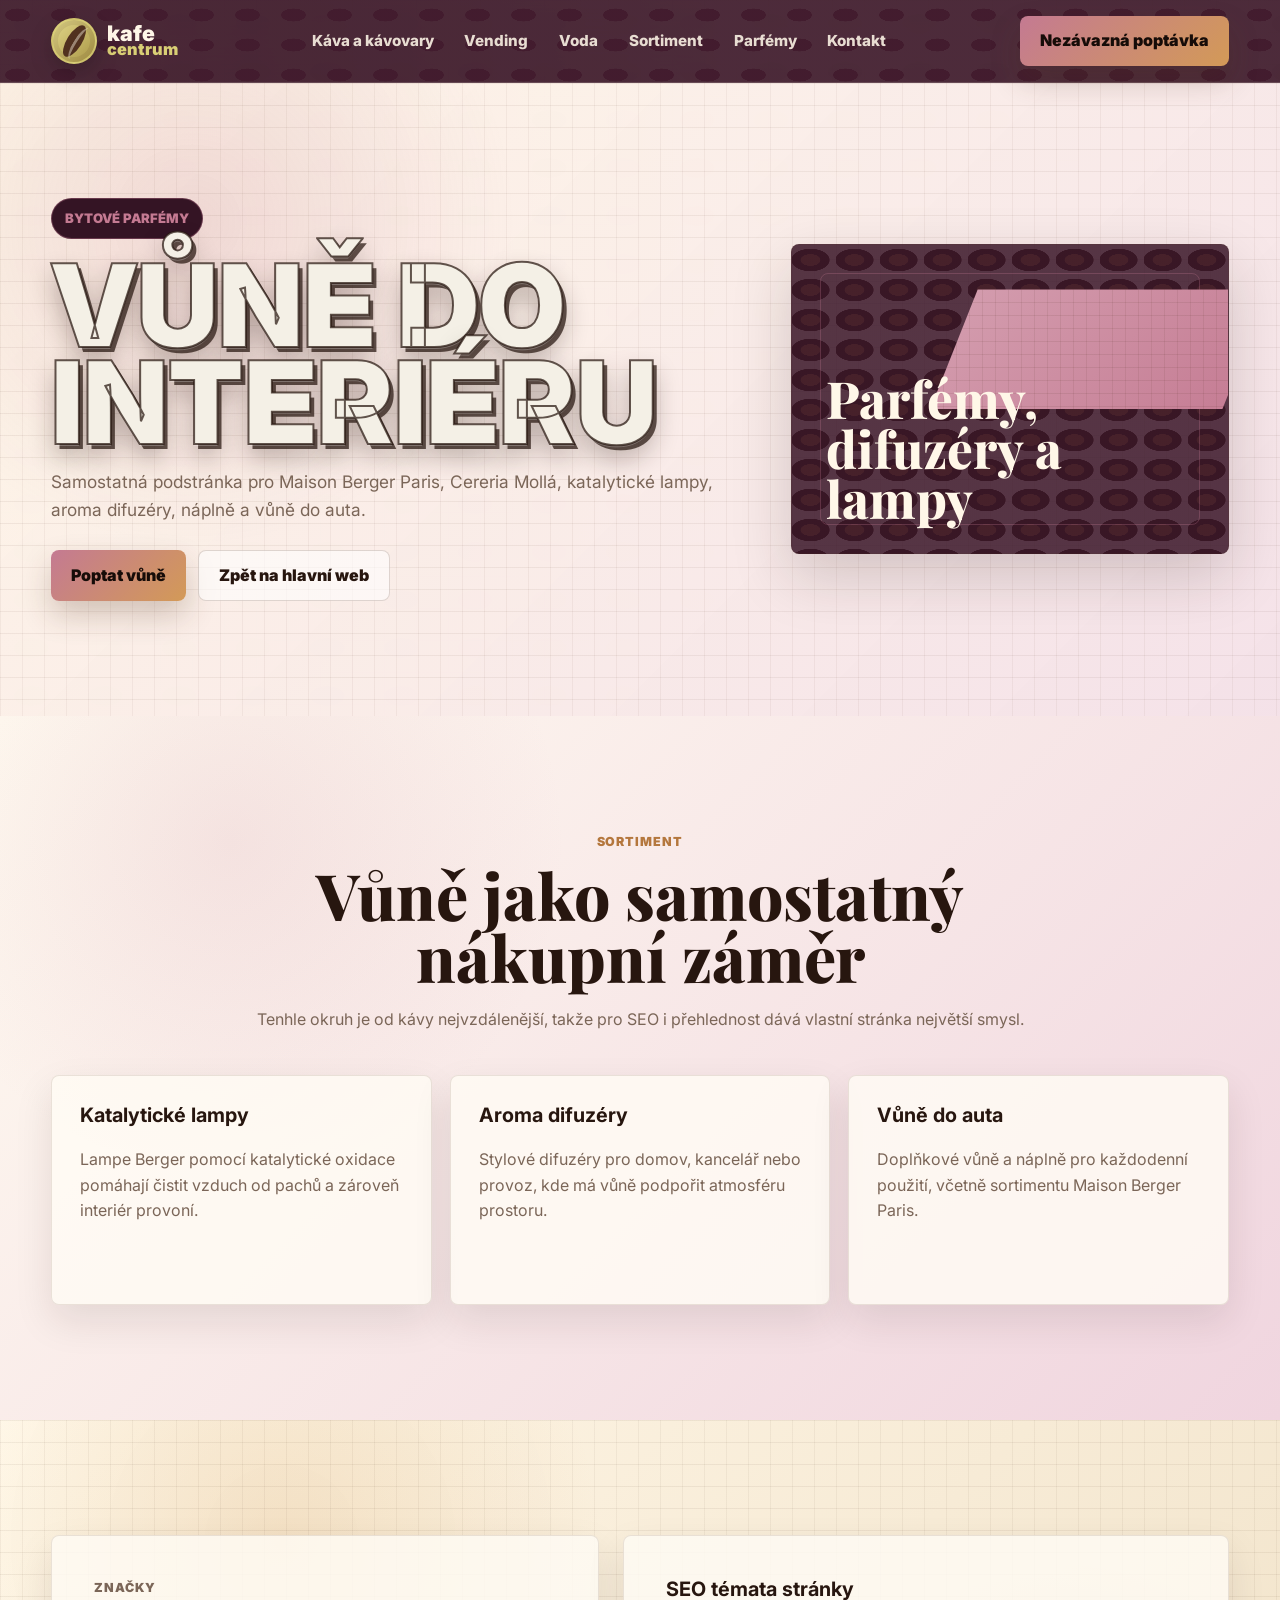
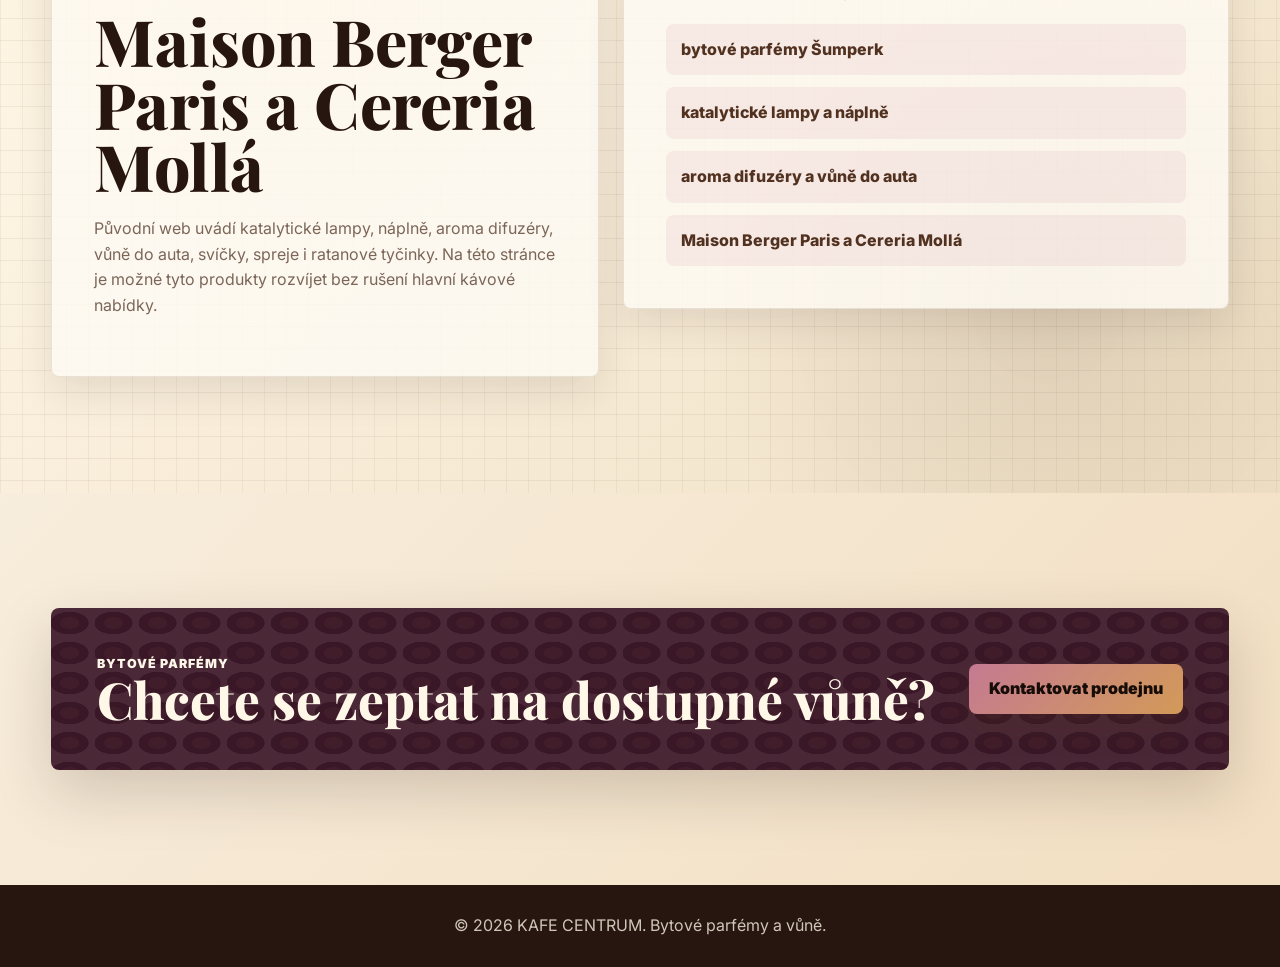
==== bytove-parfemy.html @ 35ab5b34 "Initial KAFE CENTRUM website" ====
<!DOCTYPE html>
<html lang="cs">
  <head>
    <meta charset="UTF-8" />
    <meta name="viewport" content="width=device-width, initial-scale=1.0" />
    <meta
      name="description"
      content="Bytové parfémy, katalytické lampy, aroma difuzéry, náplně a vůně do auta Maison Berger Paris a Cereria Mollá."
    />
    <title>Bytové parfémy Šumperk | KAFE CENTRUM</title>
    <link rel="preconnect" href="https://fonts.googleapis.com" />
    <link rel="preconnect" href="https://fonts.gstatic.com" crossorigin />
    <link
      href="https://fonts.googleapis.com/css2?family=Inter:wght@400;500;600;700;800&family=Playfair+Display:wght@700;800&display=swap"
      rel="stylesheet"
    />
    <link rel="stylesheet" href="style.css" />
  </head>
  <body class="theme-parfume">
    <header class="site-header" data-header>
      <a class="brand" href="index.html" aria-label="KAFE CENTRUM domů">
        <span class="brand-mark" aria-hidden="true"><span></span></span>
        <span class="logo-wordmark"><strong>Kafe</strong><small>centrum</small></span>
      </a>
      <button class="nav-toggle" type="button" aria-expanded="false" aria-controls="site-nav" data-nav-toggle>
        <span></span><span></span><span></span>
      </button>
      <nav class="site-nav" id="site-nav" data-nav>
        <a href="index.html#sluzby">Káva a kávovary</a>
        <a href="vendingove-automaty.html">Vending</a>
        <a href="voda-a-aquamaty.html">Voda</a>
        <a href="caje-a-doplnkovy-sortiment.html">Sortiment</a>
        <a href="bytove-parfemy.html">Parfémy</a>
        <a href="kontakt.html">Kontakt</a>
      </nav>
      <a class="header-cta" href="kontakt.html">Nezávazná poptávka</a>
    </header>

    <main>
      <section class="page-hero">
        <div class="reveal">
          <span class="page-badge">Bytové parfémy</span>
          <h1>Vůně do interiéru</h1>
          <p class="page-hero-text">
            Samostatná podstránka pro Maison Berger Paris, Cereria Mollá, katalytické
            lampy, aroma difuzéry, náplně a vůně do auta.
          </p>
          <div class="hero-actions">
            <a class="btn btn-primary" href="kontakt.html">Poptat vůně</a>
            <a class="btn btn-secondary" href="index.html">Zpět na hlavní web</a>
          </div>
        </div>
        <div class="page-visual reveal"><span>Parfémy, difuzéry a lampy</span></div>
      </section>

      <section class="content-section">
        <div class="section-heading reveal">
          <p class="eyebrow">Sortiment</p>
          <h2>Vůně jako samostatný nákupní záměr</h2>
          <p>Tenhle okruh je od kávy nejvzdálenější, takže pro SEO i přehlednost dává vlastní stránka největší smysl.</p>
        </div>
        <div class="page-grid">
          <article class="info-card reveal">
            <h3>Katalytické lampy</h3>
            <p>Lampe Berger pomocí katalytické oxidace pomáhají čistit vzduch od pachů a zároveň interiér provoní.</p>
          </article>
          <article class="info-card reveal">
            <h3>Aroma difuzéry</h3>
            <p>Stylové difuzéry pro domov, kancelář nebo provoz, kde má vůně podpořit atmosféru prostoru.</p>
          </article>
          <article class="info-card reveal">
            <h3>Vůně do auta</h3>
            <p>Doplňkové vůně a náplně pro každodenní použití, včetně sortimentu Maison Berger Paris.</p>
          </article>
        </div>
      </section>

      <section class="section-grain">
        <div class="detail-grid">
          <article class="detail-card reveal">
            <p class="eyebrow">Značky</p>
            <h2>Maison Berger Paris a Cereria Mollá</h2>
            <p>
              Původní web uvádí katalytické lampy, náplně, aroma difuzéry, vůně do auta,
              svíčky, spreje i ratanové tyčinky. Na této stránce je možné tyto produkty
              rozvíjet bez rušení hlavní kávové nabídky.
            </p>
          </article>
          <article class="detail-card reveal">
            <h3>SEO témata stránky</h3>
            <ul class="feature-list">
              <li>bytové parfémy Šumperk</li>
              <li>katalytické lampy a náplně</li>
              <li>aroma difuzéry a vůně do auta</li>
              <li>Maison Berger Paris a Cereria Mollá</li>
            </ul>
          </article>
        </div>
      </section>

      <section>
        <div class="cta-band reveal">
          <div>
            <p class="eyebrow">Bytové parfémy</p>
            <h2>Chcete se zeptat na dostupné vůně?</h2>
          </div>
          <a class="btn btn-primary" href="kontakt.html">Kontaktovat prodejnu</a>
        </div>
      </section>
    </main>

    <footer class="site-footer">
      <p>© <span data-year></span> KAFE CENTRUM. Bytové parfémy a vůně.</p>
    </footer>
    <script src="script.js"></script>
  </body>
</html>
---- style.css ----
:root {
  --espresso: #27160f;
  --nearly-black: #160c08;
  --coffee: #51311f;
  --cocoa: #70472e;
  --caramel: #b4773d;
  --banner-yellow: #d9cf75;
  --gold: #d39a57;
  --cream: #fff7e8;
  --linen: #efe0c5;
  --paper: #f9f1e3;
  --white: #ffffff;
  --ink: #2d211b;
  --muted: #7b6658;
  --shadow: 0 22px 60px rgba(39, 22, 15, 0.18);
  --radius: 8px;
  --max-width: 1180px;
  --theme-accent: var(--banner-yellow);
  --theme-dark: var(--espresso);
  --theme-soft: #ead8bc;
  --theme-rgb: 180, 119, 61;
}

.theme-vending {
  --theme-accent: #d96b48;
  --theme-dark: #3a1710;
  --theme-soft: #f1d0bd;
  --theme-rgb: 217, 107, 72;
}

.theme-water {
  --theme-accent: #55b6d6;
  --theme-dark: #123a4a;
  --theme-soft: #d7f0f6;
  --theme-rgb: 85, 182, 214;
}

.theme-tea {
  --theme-accent: #7fa85b;
  --theme-dark: #263a1d;
  --theme-soft: #e1edcf;
  --theme-rgb: 127, 168, 91;
}

.theme-parfume {
  --theme-accent: #c47a92;
  --theme-dark: #3b1729;
  --theme-soft: #f0d5df;
  --theme-rgb: 196, 122, 146;
}

.theme-contact {
  --theme-accent: #d39a57;
  --theme-dark: #27160f;
  --theme-soft: #efe0c5;
  --theme-rgb: 211, 154, 87;
}

* {
  box-sizing: border-box;
}

html {
  scroll-behavior: smooth;
}

body {
  margin: 0;
  color: var(--ink);
  font-family: "Inter", system-ui, sans-serif;
  background:
    radial-gradient(ellipse at 18% 8%, rgba(39, 22, 15, 0.18), transparent 34%),
    radial-gradient(circle at 12% 14%, rgba(180, 119, 61, 0.12), transparent 28%),
    linear-gradient(135deg, var(--cream), var(--paper) 44%, #f2dec1);
  line-height: 1.6;
}

body::before {
  position: fixed;
  inset: 0;
  z-index: -2;
  pointer-events: none;
  content: "";
  background-image:
    linear-gradient(rgba(81, 49, 31, 0.055) 1px, transparent 1px),
    linear-gradient(90deg, rgba(81, 49, 31, 0.045) 1px, transparent 1px),
    radial-gradient(ellipse at 42% 50%, rgba(70, 38, 21, 0.1) 0 28%, transparent 29%);
  background-size: 32px 32px, 32px 32px, 74px 48px;
}

a {
  color: inherit;
  text-decoration: none;
}

button,
input,
select,
textarea {
  font: inherit;
}

.site-header {
  position: sticky;
  top: 0;
  z-index: 20;
  display: grid;
  grid-template-columns: auto 1fr auto;
  gap: 24px;
  align-items: center;
  padding: 16px clamp(18px, 4vw, 52px);
  border-bottom: 1px solid rgba(255, 247, 232, 0.16);
  background:
    linear-gradient(rgba(22, 12, 8, 0.88), rgba(22, 12, 8, 0.88)),
    radial-gradient(ellipse at 38% 50%, #7b4c2d 0 30%, transparent 31%) 0 0 / 46px 30px;
  backdrop-filter: blur(18px);
  transition: box-shadow 0.25s ease, background 0.25s ease;
}

.site-header.is-scrolled {
  background:
    linear-gradient(rgba(22, 12, 8, 0.94), rgba(22, 12, 8, 0.94)),
    radial-gradient(ellipse at 38% 50%, #7b4c2d 0 30%, transparent 31%) 0 0 / 46px 30px;
  box-shadow: 0 10px 34px rgba(39, 22, 15, 0.22);
}

.brand {
  display: inline-flex;
  gap: 10px;
  align-items: center;
  min-width: max-content;
}

.brand-mark {
  position: relative;
  display: grid;
  place-items: center;
  width: 46px;
  height: 46px;
  border: 2px solid rgba(217, 207, 117, 0.72);
  border-radius: 50%;
  background: linear-gradient(135deg, #e2d88a, #a99545);
  box-shadow: inset 0 0 0 5px rgba(39, 22, 15, 0.08), 0 8px 22px rgba(0, 0, 0, 0.22);
}

.brand-mark span,
.banner-logo-mark span {
  width: 15px;
  height: 36px;
  border-radius: 50%;
  background: var(--coffee);
  transform: rotate(32deg);
}

.brand-mark span::before,
.banner-logo-mark span::before {
  display: block;
  width: 9px;
  height: 100%;
  margin-left: 7px;
  border-left: 3px solid rgba(255, 247, 232, 0.42);
  border-radius: 50%;
  content: "";
}

.logo-wordmark strong,
.logo-wordmark small {
  display: block;
  color: var(--cream);
  font-family: "Inter", system-ui, sans-serif;
  font-weight: 900;
  line-height: 0.82;
  letter-spacing: 0;
  text-transform: lowercase;
}

.logo-wordmark strong {
  font-size: 1.34rem;
}

.logo-wordmark small {
  color: var(--banner-yellow);
  font-size: 1.02rem;
}

.site-nav {
  display: flex;
  justify-content: center;
  gap: clamp(14px, 2.4vw, 34px);
  color: rgba(255, 247, 232, 0.88);
  font-size: 0.95rem;
  font-weight: 800;
}

.site-nav a {
  position: relative;
  padding: 10px 0;
}

.site-nav a::after {
  position: absolute;
  left: 0;
  bottom: 5px;
  width: 0;
  height: 2px;
  content: "";
  background: var(--banner-yellow);
  transition: width 0.2s ease;
}

.site-nav a:hover::after {
  width: 100%;
}

.header-cta,
.btn {
  display: inline-flex;
  align-items: center;
  justify-content: center;
  min-height: 46px;
  padding: 12px 20px;
  border: 0;
  border-radius: var(--radius);
  cursor: pointer;
  font-weight: 900;
  transition: transform 0.2s ease, box-shadow 0.2s ease, background 0.2s ease;
}

.header-cta,
.btn-primary {
  color: var(--nearly-black);
  background: linear-gradient(135deg, var(--theme-accent), var(--gold));
  box-shadow: 0 14px 30px rgba(81, 49, 31, 0.24);
}

.btn-secondary {
  color: var(--espresso);
  border: 1px solid rgba(81, 49, 31, 0.18);
  background: rgba(255, 255, 255, 0.58);
}

.text-link {
  display: inline-flex;
  align-items: center;
  width: max-content;
  margin-top: 14px;
  color: var(--coffee);
  font-size: 0.92rem;
  font-weight: 900;
  border-bottom: 2px solid var(--theme-accent);
}

.header-cta:hover,
.btn:hover {
  transform: translateY(-2px);
  box-shadow: 0 18px 38px rgba(81, 49, 31, 0.28);
}

.nav-toggle {
  display: none;
  width: 44px;
  height: 44px;
  padding: 10px;
  border: 1px solid rgba(81, 49, 31, 0.18);
  border-radius: var(--radius);
  background: var(--cream);
}

.nav-toggle span {
  display: block;
  height: 2px;
  margin: 5px 0;
  background: var(--espresso);
}

.hero {
  position: relative;
  display: grid;
  grid-template-columns: minmax(0, 1.05fr) minmax(320px, 0.95fr);
  gap: clamp(32px, 5vw, 78px);
  align-items: center;
  min-height: calc(100vh - 80px);
  padding: clamp(56px, 9vw, 120px) clamp(18px, 4vw, 52px);
  overflow: hidden;
  isolation: isolate;
}

.page-hero {
  position: relative;
  display: grid;
  grid-template-columns: minmax(0, 0.85fr) minmax(280px, 0.55fr);
  gap: clamp(28px, 5vw, 70px);
  align-items: center;
  padding: clamp(58px, 9vw, 118px) clamp(18px, 4vw, 52px);
  overflow: hidden;
  isolation: isolate;
}

.page-hero::before {
  position: absolute;
  inset: 0;
  z-index: -1;
  content: "";
  background:
    linear-gradient(rgba(80, 48, 30, 0.07) 1px, transparent 1px),
    linear-gradient(90deg, rgba(80, 48, 30, 0.055) 1px, transparent 1px),
    radial-gradient(circle at 15% 22%, rgba(var(--theme-rgb), 0.22), transparent 27%),
    linear-gradient(135deg, rgba(255, 247, 232, 0.96), color-mix(in srgb, var(--theme-soft) 70%, #ffffff 30%));
  background-size: 22px 22px, 22px 22px, auto, auto;
}

.page-hero h1 {
  max-width: 920px;
  color: #f4f0e6;
  font-size: clamp(3.3rem, 9vw, 7.8rem);
}

.page-hero-text {
  max-width: 690px;
  color: var(--muted);
  font-size: 1.08rem;
}

.page-badge {
  display: inline-flex;
  width: max-content;
  margin-bottom: 18px;
  padding: 9px 13px;
  border: 1px solid rgba(var(--theme-rgb), 0.36);
  border-radius: 999px;
  color: var(--theme-accent);
  background: color-mix(in srgb, var(--theme-dark) 88%, #000000 12%);
  font-size: 0.82rem;
  font-weight: 900;
  text-transform: uppercase;
}

.page-visual {
  position: relative;
  min-height: 310px;
  border: 1px solid rgba(81, 49, 31, 0.12);
  border-radius: var(--radius);
  background:
    linear-gradient(color-mix(in srgb, var(--theme-dark) 86%, transparent), color-mix(in srgb, var(--theme-dark) 86%, transparent)),
    radial-gradient(ellipse at 42% 50%, #8d5935 0 27%, #2b160d 28% 52%, transparent 54%) 0 0 / 44px 30px;
  box-shadow: var(--shadow);
  overflow: hidden;
}

.page-visual::before {
  position: absolute;
  inset: 28px;
  content: "";
  border: 1px solid rgba(var(--theme-rgb), 0.28);
  border-radius: var(--radius);
}

.page-visual::after {
  position: absolute;
  right: -42px;
  top: 44px;
  width: 78%;
  height: 120px;
  clip-path: polygon(14% 0, 100% 0, 86% 100%, 0 100%);
  content: "";
  background:
    linear-gradient(rgba(80, 48, 30, 0.1) 1px, transparent 1px),
    linear-gradient(90deg, rgba(80, 48, 30, 0.09) 1px, transparent 1px),
    linear-gradient(135deg, color-mix(in srgb, var(--theme-accent) 72%, #ffffff 28%), var(--theme-accent));
  background-size: 13px 13px, 13px 13px, auto;
}

.page-visual span {
  position: absolute;
  left: 34px;
  bottom: 30px;
  z-index: 1;
  max-width: 280px;
  color: var(--cream);
  font-family: "Playfair Display", Georgia, serif;
  font-size: clamp(2rem, 4vw, 3.4rem);
  font-weight: 800;
  line-height: 0.98;
}

.hero::before,
.hero::after {
  position: absolute;
  top: 0;
  bottom: 0;
  width: min(12vw, 150px);
  content: "";
  opacity: 0.96;
  background:
    linear-gradient(rgba(22, 12, 8, 0.22) 1px, transparent 1px),
    linear-gradient(90deg, rgba(22, 12, 8, 0.22) 1px, transparent 1px),
    radial-gradient(ellipse at 42% 50%, #8d5935 0 27%, #2b160d 28% 52%, transparent 54%) 0 0 / 44px 30px,
    linear-gradient(180deg, var(--nearly-black), var(--coffee));
  background-size: 16px 16px, 16px 16px, 44px 30px, auto;
}

.hero::before {
  left: 0;
  mask-image: linear-gradient(90deg, #000 0 28%, transparent 100%);
}

.hero::after {
  right: 0;
  mask-image: linear-gradient(270deg, #000 0 28%, transparent 100%);
}

.section-grain {
  background:
    linear-gradient(rgba(80, 48, 30, 0.07) 1px, transparent 1px),
    linear-gradient(90deg, rgba(80, 48, 30, 0.055) 1px, transparent 1px),
    radial-gradient(circle at 22% 18%, rgba(211, 154, 87, 0.22), transparent 28%),
    radial-gradient(circle at 82% 72%, rgba(81, 49, 31, 0.13), transparent 30%),
    linear-gradient(135deg, rgba(255, 247, 232, 0.94), rgba(239, 224, 197, 0.94));
  background-size: 22px 22px, 22px 22px, auto, auto, auto;
}

.hero-copy,
.hero-visual,
section > * {
  position: relative;
  z-index: 1;
}

.banner-logo {
  display: inline-flex;
  gap: 13px;
  align-items: center;
  margin-bottom: 18px;
  padding: 12px 15px 12px 12px;
  border: 1px solid rgba(217, 207, 117, 0.4);
  border-radius: var(--radius);
  background:
    linear-gradient(rgba(39, 22, 15, 0.72), rgba(39, 22, 15, 0.72)),
    radial-gradient(ellipse at 42% 50%, #8d5935 0 27%, #2b160d 28% 52%, transparent 54%) 0 0 / 38px 26px;
  box-shadow: 0 14px 30px rgba(39, 22, 15, 0.18);
}

.banner-logo-mark {
  display: grid;
  place-items: center;
  width: 58px;
  height: 58px;
  border: 2px solid rgba(217, 207, 117, 0.7);
  border-radius: 50%;
  background: linear-gradient(135deg, #ebe08a, #a99545);
}

.banner-logo-mark span {
  width: 19px;
  height: 45px;
}

.banner-logo-type strong,
.banner-logo-type small {
  display: block;
  color: var(--cream);
  font-weight: 900;
  line-height: 0.82;
  text-transform: lowercase;
}

.banner-logo-type strong {
  font-size: 1.6rem;
}

.banner-logo-type small {
  color: var(--banner-yellow);
  font-size: 1.18rem;
}

.eyebrow {
  margin: 0 0 12px;
  color: var(--caramel);
  font-size: 0.78rem;
  font-weight: 900;
  letter-spacing: 0.08em;
  text-transform: uppercase;
}

h1,
h2,
h3,
p {
  margin-top: 0;
}

h1,
h2 {
  color: var(--espresso);
  font-family: "Playfair Display", Georgia, serif;
  font-weight: 800;
  line-height: 0.98;
}

h1 {
  max-width: 820px;
  margin-bottom: 18px;
  color: #f4f0e6;
  font-family: "Inter", system-ui, sans-serif;
  font-size: clamp(3.8rem, 11vw, 8.8rem);
  font-weight: 900;
  letter-spacing: 0;
  line-height: 0.84;
  text-shadow:
    0 2px 0 rgba(255, 255, 255, 0.24),
    4px 5px 0 rgba(39, 22, 15, 0.72),
    0 13px 26px rgba(39, 22, 15, 0.32);
  text-transform: uppercase;
  -webkit-text-stroke: 2px rgba(39, 22, 15, 0.72);
}

h1 span {
  display: block;
}

h2 {
  margin-bottom: 18px;
  font-size: clamp(2.15rem, 5vw, 4.3rem);
}

h3 {
  color: var(--espresso);
  font-size: 1.24rem;
  line-height: 1.2;
}

.hero-lead {
  max-width: 650px;
  margin-bottom: 14px;
  color: var(--coffee);
  font-size: clamp(1.28rem, 2.4vw, 2.05rem);
  font-weight: 900;
  line-height: 1.15;
}

.hero-text {
  max-width: 640px;
  color: var(--muted);
  font-size: 1.05rem;
}

.hero-actions,
.trust-row {
  display: flex;
  flex-wrap: wrap;
  gap: 12px;
  margin-top: 26px;
}

.trust-row span {
  padding: 9px 13px;
  border: 1px solid rgba(81, 49, 31, 0.14);
  border-radius: 999px;
  color: var(--coffee);
  background: rgba(255, 255, 255, 0.45);
  font-weight: 900;
}

.hero-visual {
  display: grid;
  place-items: center;
}

.banner-ribbon {
  position: absolute;
  top: 2%;
  right: 0;
  z-index: 2;
  width: min(88%, 430px);
  padding: 19px 30px 19px 54px;
  clip-path: polygon(13% 0, 100% 0, 87% 100%, 0 100%);
  color: var(--espresso);
  background:
    linear-gradient(rgba(80, 48, 30, 0.08) 1px, transparent 1px),
    linear-gradient(90deg, rgba(80, 48, 30, 0.08) 1px, transparent 1px),
    linear-gradient(135deg, #eee994, #c9be60);
  background-size: 13px 13px, 13px 13px, auto;
  box-shadow: 0 16px 36px rgba(39, 22, 15, 0.2);
  transform: rotate(2deg);
}

.banner-ribbon strong,
.banner-ribbon span {
  display: block;
  text-shadow: 0 1px 0 rgba(255, 255, 255, 0.46);
}

.banner-ribbon strong {
  font-size: clamp(1rem, 1.7vw, 1.28rem);
  line-height: 1.1;
}

.banner-ribbon span {
  margin-top: 5px;
  color: #9b332e;
  font-weight: 900;
}

.coffee-scene {
  position: relative;
  width: min(100%, 470px);
  aspect-ratio: 1 / 1;
  border: 1px solid rgba(81, 49, 31, 0.12);
  border-radius: 50%;
  background:
    linear-gradient(rgba(80, 48, 30, 0.07) 1px, transparent 1px),
    linear-gradient(90deg, rgba(80, 48, 30, 0.055) 1px, transparent 1px),
    radial-gradient(circle at 48% 52%, rgba(255, 247, 232, 0.72), transparent 36%),
    radial-gradient(circle at 65% 62%, rgba(180, 119, 61, 0.22), transparent 42%),
    linear-gradient(145deg, rgba(81, 49, 31, 0.18), rgba(255, 255, 255, 0.42));
  background-size: 18px 18px, 18px 18px, auto, auto, auto;
  box-shadow: var(--shadow);
}

.machine {
  position: absolute;
  left: 50%;
  top: 16%;
  width: 48%;
  min-width: 190px;
  transform: translateX(-50%);
}

.machine-top {
  height: 44px;
  border-radius: 8px 8px 3px 3px;
  background: linear-gradient(135deg, #1d1511, #61402b);
}

.machine-face {
  position: relative;
  height: 230px;
  border-radius: 6px 6px 18px 18px;
  background: linear-gradient(135deg, #fbf4e6, #b98a5b 52%, #3d271b);
  box-shadow: inset 18px 0 30px rgba(255, 255, 255, 0.24), 0 24px 34px rgba(39, 22, 15, 0.18);
}

.display {
  position: absolute;
  left: 50%;
  top: 28px;
  width: 68px;
  height: 30px;
  border-radius: 5px;
  background: #17100d;
  transform: translateX(-50%);
}

.spout {
  position: absolute;
  left: 50%;
  top: 82px;
  width: 86px;
  height: 36px;
  border-radius: 0 0 14px 14px;
  background: linear-gradient(180deg, #2b1b13, #110b08);
  transform: translateX(-50%);
}

.cup {
  position: absolute;
  left: 50%;
  bottom: 31px;
  width: 116px;
  height: 68px;
  border-radius: 0 0 40px 40px;
  background: linear-gradient(135deg, #fffdf8, #ead6b8);
  transform: translateX(-50%);
}

.cup::after {
  position: absolute;
  right: -28px;
  top: 14px;
  width: 34px;
  height: 31px;
  border: 8px solid #ead6b8;
  border-left: 0;
  border-radius: 0 24px 24px 0;
  content: "";
}

.cup span {
  display: block;
  height: 14px;
  border-radius: 50%;
  background: linear-gradient(90deg, #2b160c, #9b6337);
}

.saucer {
  position: absolute;
  left: 50%;
  bottom: 17%;
  width: 210px;
  height: 30px;
  border-radius: 50%;
  background: rgba(255, 255, 255, 0.64);
  transform: translateX(-50%);
}

.steam {
  position: absolute;
  width: 14px;
  height: 68px;
  border-left: 3px solid rgba(255, 255, 255, 0.68);
  border-radius: 50%;
  animation: steam 3s ease-in-out infinite;
}

.steam-one {
  left: 42%;
  top: 110px;
}

.steam-two {
  left: 53%;
  top: 108px;
  animation-delay: 0.55s;
}

.bean {
  position: absolute;
  width: 54px;
  height: 36px;
  border-radius: 50%;
  background:
    radial-gradient(ellipse at 42% 50%, transparent 0 18%, rgba(238, 210, 174, 0.45) 19% 23%, transparent 24%),
    linear-gradient(135deg, #2a160d, #81502f);
  box-shadow: 0 12px 26px rgba(39, 22, 15, 0.22);
}

.bean-one {
  left: 8%;
  bottom: 25%;
  transform: rotate(24deg);
}

.bean-two {
  right: 10%;
  top: 23%;
  transform: rotate(-28deg);
}

.bean-three {
  right: 15%;
  bottom: 16%;
  transform: rotate(14deg);
}

section {
  padding: clamp(64px, 9vw, 116px) clamp(18px, 4vw, 52px);
}

.section-heading {
  max-width: 780px;
  margin: 0 auto 42px;
  text-align: center;
}

.section-heading p:not(.eyebrow),
.split-copy p,
.why-panel p,
.real-info p {
  color: var(--muted);
}

.service-grid,
.brand-grid,
.audience-grid,
.contact-layout,
.real-info-inner,
.assortment-grid {
  max-width: var(--max-width);
  margin: 0 auto;
}

.service-grid {
  display: grid;
  grid-template-columns: repeat(4, 1fr);
  gap: 18px;
}

.service-card,
.audience-card,
.contact-form,
.contact-card {
  border: 1px solid rgba(81, 49, 31, 0.12);
  border-radius: var(--radius);
  background: rgba(255, 252, 244, 0.78);
  box-shadow: 0 16px 38px rgba(39, 22, 15, 0.1);
}

.service-card {
  padding: 26px;
  transition: transform 0.22s ease, box-shadow 0.22s ease;
}

.service-card:hover {
  transform: translateY(-6px);
  box-shadow: var(--shadow);
}

.card-icon {
  display: inline-grid;
  place-items: center;
  width: 46px;
  height: 46px;
  margin-bottom: 26px;
  border-radius: 50%;
  color: var(--cream);
  background: var(--coffee);
  font-size: 0.83rem;
  font-weight: 900;
}

.real-info {
  padding-top: clamp(44px, 7vw, 82px);
  padding-bottom: clamp(44px, 7vw, 82px);
  background:
    linear-gradient(rgba(22, 12, 8, 0.9), rgba(22, 12, 8, 0.9)),
    linear-gradient(rgba(255, 247, 232, 0.08) 1px, transparent 1px),
    linear-gradient(90deg, rgba(255, 247, 232, 0.06) 1px, transparent 1px),
    radial-gradient(ellipse at 42% 50%, #8d5935 0 27%, #2b160d 28% 52%, transparent 54%) 0 0 / 44px 30px;
  background-size: auto, 18px 18px, 18px 18px, 44px 30px;
}

.real-info-inner {
  display: grid;
  grid-template-columns: minmax(0, 0.95fr) minmax(0, 1.05fr);
  gap: 34px;
  align-items: center;
}

.real-info h2,
.real-info .eyebrow {
  color: var(--cream);
}

.real-info p {
  max-width: 620px;
  margin-bottom: 0;
  color: rgba(255, 247, 232, 0.74);
}

.fact-grid {
  display: grid;
  grid-template-columns: repeat(2, minmax(0, 1fr));
  gap: 14px;
}

.fact-grid span {
  min-height: 128px;
  padding: 22px;
  border: 1px solid rgba(217, 207, 117, 0.22);
  border-radius: var(--radius);
  color: rgba(255, 247, 232, 0.76);
  background: rgba(255, 247, 232, 0.08);
  font-weight: 800;
}

.fact-grid strong {
  display: block;
  margin-bottom: 6px;
  color: var(--banner-yellow);
  font-family: "Playfair Display", serif;
  font-size: clamp(1.7rem, 3vw, 2.6rem);
  line-height: 0.95;
}

.split-section {
  display: grid;
  grid-template-columns: minmax(0, 0.8fr) minmax(0, 1.2fr);
  gap: 36px;
  align-items: center;
}

.split-copy {
  max-width: 520px;
  justify-self: end;
}

.audience-grid {
  display: grid;
  grid-template-columns: repeat(2, minmax(0, 1fr));
  gap: 18px;
}

.audience-card {
  min-height: 230px;
  padding: 34px;
  background:
    linear-gradient(rgba(255, 252, 244, 0.84), rgba(255, 252, 244, 0.84)),
    radial-gradient(circle at top right, rgba(180, 119, 61, 0.22), transparent 46%);
}

.brand-grid {
  display: grid;
  grid-template-columns: repeat(auto-fit, minmax(140px, 1fr));
  gap: 14px;
}

.brand-grid span {
  display: grid;
  place-items: center;
  min-height: 104px;
  border: 1px solid rgba(81, 49, 31, 0.14);
  border-radius: var(--radius);
  color: var(--espresso);
  background: linear-gradient(145deg, rgba(255, 255, 255, 0.78), rgba(239, 224, 197, 0.72));
  font-family: "Playfair Display", serif;
  font-size: clamp(1.25rem, 2vw, 1.8rem);
  font-weight: 800;
  box-shadow: 0 12px 28px rgba(39, 22, 15, 0.08);
  transition: transform 0.2s ease, border-color 0.2s ease;
}

.brand-grid span:hover {
  border-color: rgba(180, 119, 61, 0.56);
  transform: translateY(-4px);
}

.assortment {
  background:
    radial-gradient(circle at 16% 20%, rgba(217, 207, 117, 0.14), transparent 26%),
    linear-gradient(135deg, #fffaf0, #ead8bc);
}

.assortment-grid {
  display: grid;
  grid-template-columns: repeat(4, minmax(0, 1fr));
  gap: 18px;
}

.assortment-card {
  min-height: 250px;
  padding: 28px;
  border: 1px solid rgba(81, 49, 31, 0.12);
  border-radius: var(--radius);
  background:
    linear-gradient(rgba(255, 252, 244, 0.88), rgba(255, 252, 244, 0.88)),
    linear-gradient(rgba(80, 48, 30, 0.07) 1px, transparent 1px),
    linear-gradient(90deg, rgba(80, 48, 30, 0.055) 1px, transparent 1px);
  background-size: auto, 18px 18px, 18px 18px;
  box-shadow: 0 16px 38px rgba(39, 22, 15, 0.1);
  transition: transform 0.22s ease, box-shadow 0.22s ease;
}

.assortment-card:hover {
  transform: translateY(-5px);
  box-shadow: var(--shadow);
}

.assortment-card h3::before {
  display: block;
  width: 42px;
  height: 5px;
  margin-bottom: 18px;
  border-radius: 999px;
  content: "";
  background: var(--caramel);
}

.content-section {
  background:
    radial-gradient(circle at 18% 18%, rgba(var(--theme-rgb), 0.14), transparent 28%),
    linear-gradient(135deg, #fffaf0, var(--theme-soft));
}

.page-grid,
.detail-grid,
.cta-band {
  max-width: var(--max-width);
  margin: 0 auto;
}

.page-grid {
  display: grid;
  grid-template-columns: repeat(3, minmax(0, 1fr));
  gap: 18px;
}

.detail-grid {
  display: grid;
  grid-template-columns: minmax(0, 0.95fr) minmax(0, 1.05fr);
  gap: 24px;
  align-items: start;
}

.info-card,
.detail-card {
  border: 1px solid rgba(81, 49, 31, 0.12);
  border-radius: var(--radius);
  background: rgba(255, 252, 244, 0.82);
  box-shadow: 0 16px 38px rgba(39, 22, 15, 0.1);
}

.info-card {
  min-height: 230px;
  padding: 28px;
}

.info-card p,
.detail-card p {
  color: var(--muted);
}

.detail-card {
  padding: clamp(26px, 4vw, 42px);
}

.feature-list {
  display: grid;
  gap: 12px;
  margin: 22px 0 0;
  padding: 0;
  list-style: none;
}

.feature-list li {
  padding: 13px 15px;
  border-radius: var(--radius);
  color: var(--coffee);
  background: rgba(var(--theme-rgb), 0.12);
  font-weight: 800;
}

.cta-band {
  display: grid;
  grid-template-columns: minmax(0, 1fr) auto;
  gap: 22px;
  align-items: center;
  padding: clamp(28px, 5vw, 46px);
  border-radius: var(--radius);
  color: var(--cream);
  background:
    linear-gradient(color-mix(in srgb, var(--theme-dark) 92%, transparent), color-mix(in srgb, var(--theme-dark) 92%, transparent)),
    radial-gradient(ellipse at 42% 50%, #8d5935 0 27%, #2b160d 28% 52%, transparent 54%) 0 0 / 44px 30px;
  box-shadow: var(--shadow);
}

.cta-band h2,
.cta-band p {
  margin-bottom: 0;
  color: var(--cream);
}

.cta-band h2 {
  font-size: clamp(2rem, 4vw, 3.4rem);
}

.theme-water .site-header {
  background:
    linear-gradient(rgba(18, 58, 74, 0.9), rgba(18, 58, 74, 0.9)),
    radial-gradient(ellipse at 38% 50%, #3f8fa5 0 30%, transparent 31%) 0 0 / 46px 30px;
}

.theme-water .site-header.is-scrolled {
  background:
    linear-gradient(rgba(18, 58, 74, 0.96), rgba(18, 58, 74, 0.96)),
    radial-gradient(ellipse at 38% 50%, #3f8fa5 0 30%, transparent 31%) 0 0 / 46px 30px;
}

.theme-tea .site-header {
  background:
    linear-gradient(rgba(38, 58, 29, 0.91), rgba(38, 58, 29, 0.91)),
    radial-gradient(ellipse at 38% 50%, #607d40 0 30%, transparent 31%) 0 0 / 46px 30px;
}

.theme-tea .site-header.is-scrolled {
  background:
    linear-gradient(rgba(38, 58, 29, 0.97), rgba(38, 58, 29, 0.97)),
    radial-gradient(ellipse at 38% 50%, #607d40 0 30%, transparent 31%) 0 0 / 46px 30px;
}

.theme-parfume .site-header {
  background:
    linear-gradient(rgba(59, 23, 41, 0.91), rgba(59, 23, 41, 0.91)),
    radial-gradient(ellipse at 38% 50%, #8e4d62 0 30%, transparent 31%) 0 0 / 46px 30px;
}

.theme-parfume .site-header.is-scrolled {
  background:
    linear-gradient(rgba(59, 23, 41, 0.97), rgba(59, 23, 41, 0.97)),
    radial-gradient(ellipse at 38% 50%, #8e4d62 0 30%, transparent 31%) 0 0 / 46px 30px;
}

.theme-vending .site-header {
  background:
    linear-gradient(rgba(58, 23, 16, 0.91), rgba(58, 23, 16, 0.91)),
    radial-gradient(ellipse at 38% 50%, #9a4a32 0 30%, transparent 31%) 0 0 / 46px 30px;
}

.theme-vending .site-header.is-scrolled {
  background:
    linear-gradient(rgba(58, 23, 16, 0.97), rgba(58, 23, 16, 0.97)),
    radial-gradient(ellipse at 38% 50%, #9a4a32 0 30%, transparent 31%) 0 0 / 46px 30px;
}

.why-panel {
  display: grid;
  grid-template-columns: 0.9fr 1.1fr;
  gap: 34px;
  align-items: start;
  max-width: var(--max-width);
  margin: 0 auto;
  padding: clamp(30px, 5vw, 58px);
  border-radius: var(--radius);
  color: var(--cream);
  background:
    radial-gradient(circle at 88% 20%, rgba(211, 154, 87, 0.26), transparent 30%),
    linear-gradient(135deg, var(--espresso), var(--coffee));
  box-shadow: var(--shadow);
}

.why-panel h2,
.why-panel .eyebrow {
  color: var(--cream);
}

.why-panel p {
  margin-bottom: 0;
}

.why-list {
  display: grid;
  gap: 12px;
  margin: 0;
  padding: 0;
  list-style: none;
}

.why-list li {
  padding: 15px 18px;
  border: 1px solid rgba(255, 247, 232, 0.14);
  border-radius: var(--radius);
  background: rgba(255, 247, 232, 0.08);
  font-weight: 800;
}

.contact-layout {
  display: grid;
  grid-template-columns: 1.3fr 0.7fr;
  gap: 22px;
  align-items: start;
}

.contact-form {
  display: grid;
  grid-template-columns: repeat(2, minmax(0, 1fr));
  gap: 18px;
  padding: clamp(22px, 4vw, 38px);
}

.contact-form label {
  display: grid;
  gap: 8px;
  color: var(--coffee);
  font-size: 0.92rem;
  font-weight: 900;
}

.contact-form .full {
  grid-column: 1 / -1;
}

input,
select,
textarea {
  width: 100%;
  border: 1px solid rgba(81, 49, 31, 0.18);
  border-radius: var(--radius);
  outline: none;
  padding: 13px 14px;
  color: var(--ink);
  background: rgba(255, 255, 255, 0.72);
  transition: border-color 0.18s ease, box-shadow 0.18s ease;
}

textarea {
  resize: vertical;
}

input:focus,
select:focus,
textarea:focus {
  border-color: var(--caramel);
  box-shadow: 0 0 0 4px rgba(180, 119, 61, 0.16);
}

.form-status {
  grid-column: 1 / -1;
  min-height: 24px;
  margin: -4px 0 0;
  color: var(--coffee);
  font-weight: 800;
}

.contact-card {
  padding: 32px;
  background:
    linear-gradient(rgba(39, 22, 15, 0.88), rgba(39, 22, 15, 0.88)),
    radial-gradient(circle at 20% 10%, var(--gold), transparent 34%);
  color: var(--cream);
}

.contact-card h3 {
  color: var(--cream);
  font-family: "Playfair Display", serif;
  font-size: 2rem;
}

.contact-card p,
.contact-card dt {
  color: rgba(255, 247, 232, 0.72);
}

.contact-card dl {
  display: grid;
  gap: 18px;
  margin: 26px 0 0;
}

.contact-card dt {
  font-size: 0.76rem;
  font-weight: 900;
  text-transform: uppercase;
}

.contact-card dd {
  margin: 3px 0 0;
  font-weight: 900;
}

.site-footer {
  padding: 28px 20px;
  color: rgba(255, 247, 232, 0.78);
  background: var(--espresso);
  text-align: center;
}

.site-footer p {
  margin: 0;
}

.reveal {
  opacity: 0;
  transform: translateY(26px);
  transition: opacity 0.72s ease, transform 0.72s ease;
}

.reveal.is-visible {
  opacity: 1;
  transform: translateY(0);
}

@keyframes steam {
  0%,
  100% {
    opacity: 0.18;
    transform: translateY(12px) scaleX(0.9);
  }
  50% {
    opacity: 0.74;
    transform: translateY(-10px) scaleX(1.1);
  }
}

@media (max-width: 1040px) {
  .site-header {
    grid-template-columns: auto auto;
  }

  .nav-toggle {
    display: block;
    justify-self: end;
  }

  .site-nav,
  .header-cta {
    display: none;
  }

  .site-nav.is-open {
    display: grid;
    grid-column: 1 / -1;
    justify-content: stretch;
    gap: 4px;
    padding-top: 8px;
  }

  .site-nav.is-open a {
    padding: 12px;
    border-radius: var(--radius);
    background: rgba(255, 247, 232, 0.09);
  }

  .hero,
  .page-hero,
  .split-section,
  .why-panel,
  .real-info-inner,
  .detail-grid,
  .cta-band,
  .contact-layout {
    grid-template-columns: 1fr;
  }

  .split-copy {
    justify-self: start;
  }

  .service-grid {
    grid-template-columns: repeat(2, 1fr);
  }

  .assortment-grid {
    grid-template-columns: repeat(2, minmax(0, 1fr));
  }

  .page-grid {
    grid-template-columns: repeat(2, minmax(0, 1fr));
  }

  .brand-grid {
    grid-template-columns: repeat(3, 1fr);
  }
}

@media (max-width: 680px) {
  .site-header {
    padding: 12px 16px;
  }

  .logo-wordmark strong {
    font-size: 1.02rem;
  }

  .logo-wordmark small {
    font-size: 0.78rem;
  }

  .brand-mark {
    width: 36px;
    height: 36px;
  }

  .brand-mark span {
    width: 12px;
    height: 28px;
  }

  .hero {
    min-height: auto;
    padding-top: 46px;
  }

  .hero::before,
  .hero::after {
    width: 68px;
    opacity: 0.22;
  }

  h1 {
    font-size: clamp(3.1rem, 17vw, 5rem);
    -webkit-text-stroke-width: 1px;
  }

  .banner-logo {
    transform: scale(0.88);
    transform-origin: left center;
  }

  .banner-ribbon {
    position: relative;
    top: auto;
    right: auto;
    width: min(100%, 350px);
    margin: 0 0 -22px auto;
    padding: 15px 22px 15px 42px;
  }

  .hero-actions .btn {
    width: 100%;
  }

  .coffee-scene {
    width: min(100%, 360px);
  }

  .service-grid,
  .audience-grid,
  .brand-grid,
  .fact-grid,
  .assortment-grid,
  .page-grid,
  .contact-form {
    grid-template-columns: 1fr;
  }

  .page-visual {
    min-height: 240px;
  }

  .cta-band .btn {
    width: 100%;
  }

  .brand-grid span {
    min-height: 84px;
  }
}

@media (prefers-reduced-motion: reduce) {
  *,
  *::before,
  *::after {
    scroll-behavior: auto !important;
    animation-duration: 0.01ms !important;
    animation-iteration-count: 1 !important;
    transition-duration: 0.01ms !important;
  }
}
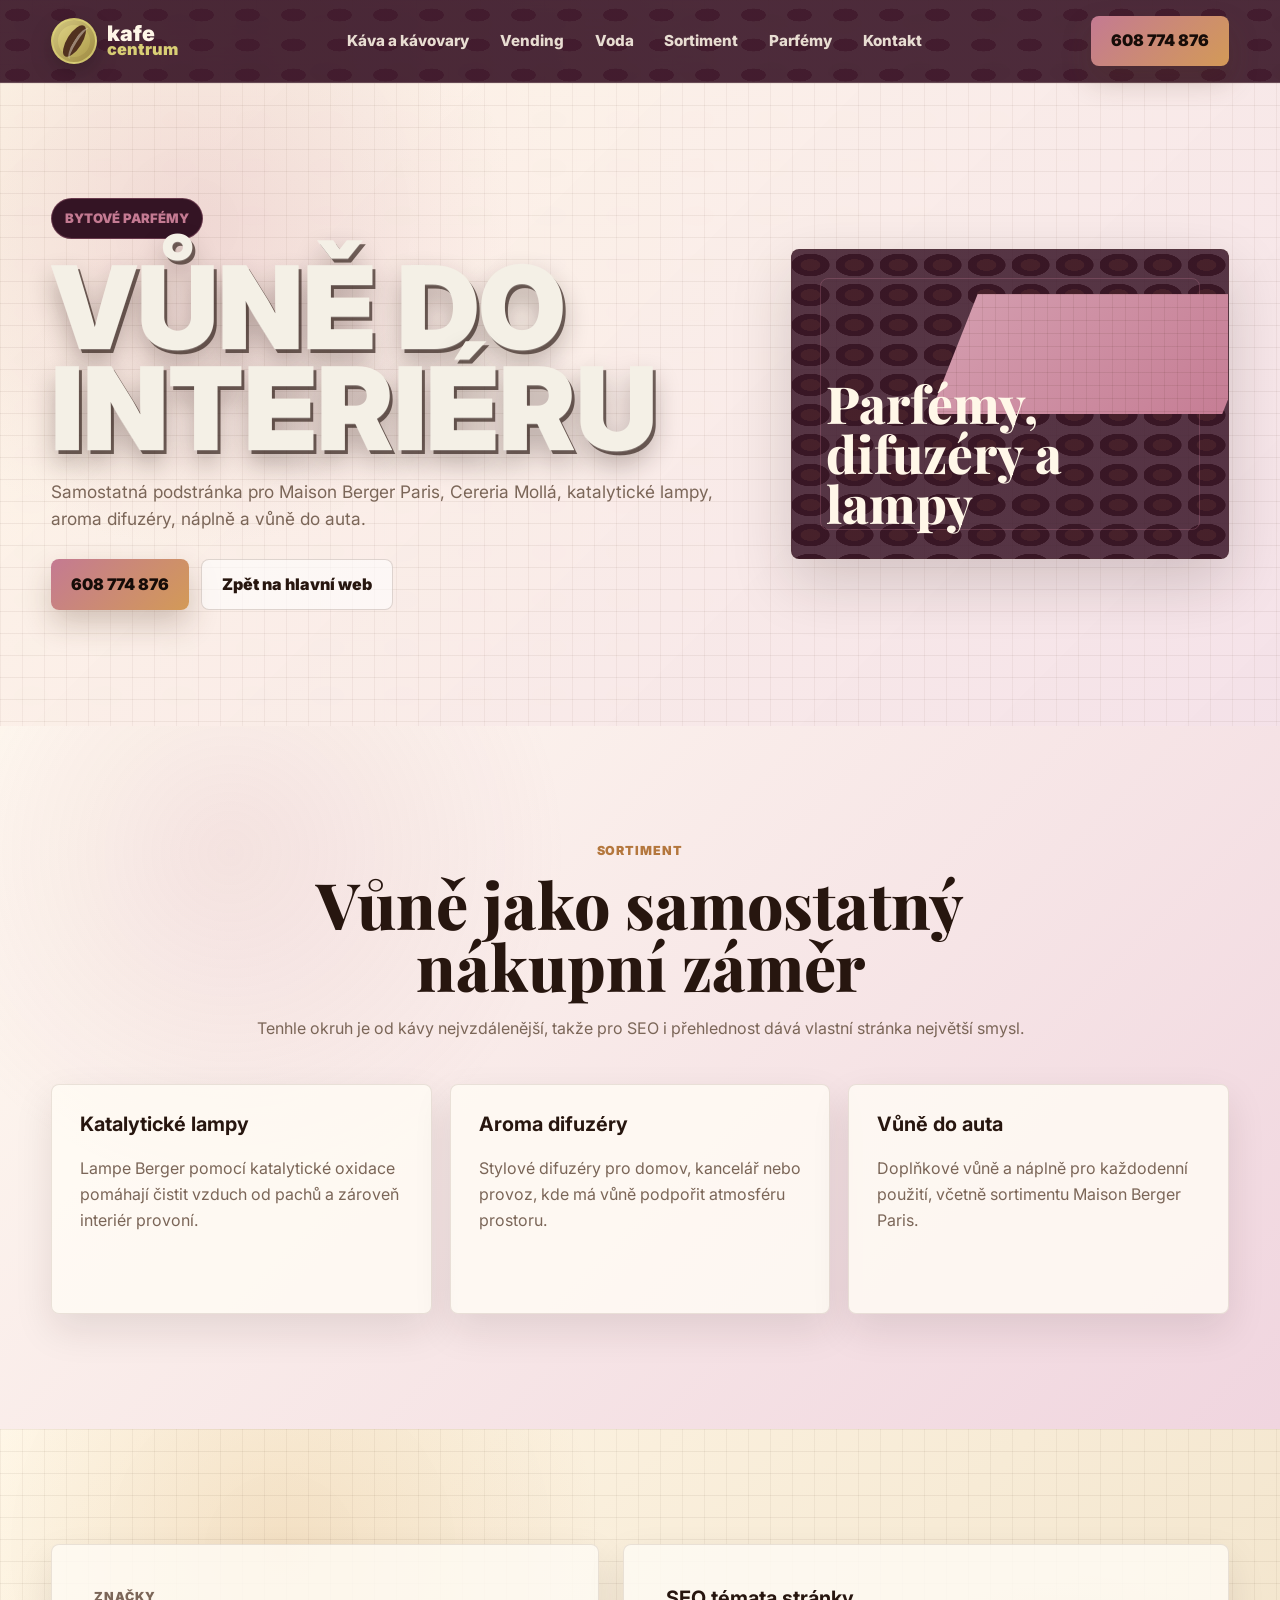
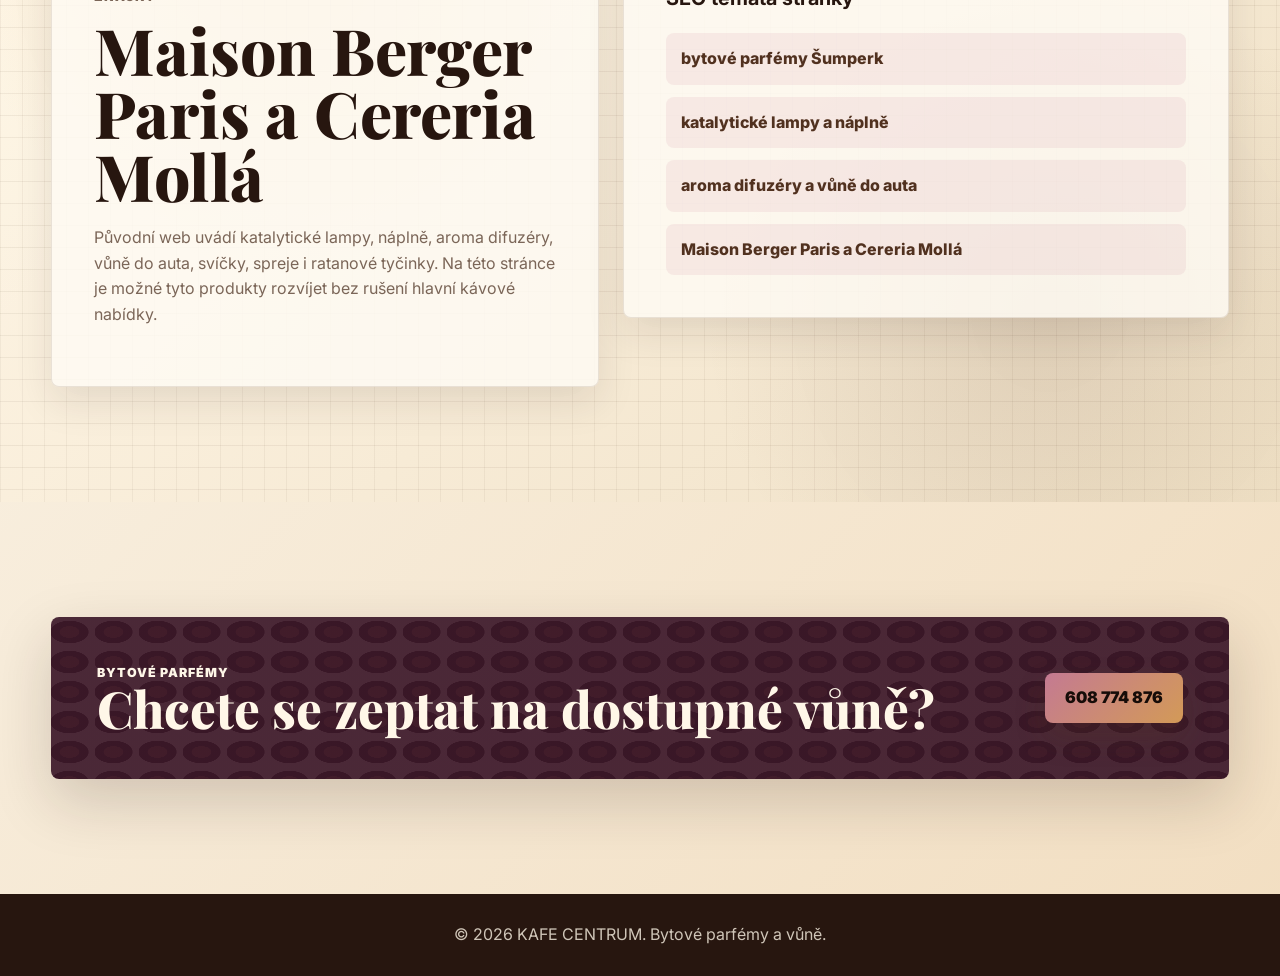
==== commit 2db0969d: "Přidat stránku Káva, redesign vendingových automatů a opravy spacingu - Nová stránka kava.html (hero" ====
--- a/bytove-parfemy.html
+++ b/bytove-parfemy.html
@@ -14,7 +14,7 @@
       href="https://fonts.googleapis.com/css2?family=Inter:wght@400;500;600;700;800&family=Playfair+Display:wght@700;800&display=swap"
       rel="stylesheet"
     />
-    <link rel="stylesheet" href="style.css" />
+    <link rel="stylesheet" href="style.css?v=phone-contact-v1" />
   </head>
   <body class="theme-parfume">
     <header class="site-header" data-header>
@@ -33,7 +33,7 @@
         <a href="bytove-parfemy.html">Parfémy</a>
         <a href="kontakt.html">Kontakt</a>
       </nav>
-      <a class="header-cta" href="kontakt.html">Nezávazná poptávka</a>
+      <a class="header-cta" href="tel:+420608774876">608 774 876</a>
     </header>
 
     <main>
@@ -46,7 +46,7 @@
             lampy, aroma difuzéry, náplně a vůně do auta.
           </p>
           <div class="hero-actions">
-            <a class="btn btn-primary" href="kontakt.html">Poptat vůně</a>
+            <a class="btn btn-primary" href="tel:+420608774876">608 774 876</a>
             <a class="btn btn-secondary" href="index.html">Zpět na hlavní web</a>
           </div>
         </div>
@@ -104,7 +104,7 @@
             <p class="eyebrow">Bytové parfémy</p>
             <h2>Chcete se zeptat na dostupné vůně?</h2>
           </div>
-          <a class="btn btn-primary" href="kontakt.html">Kontaktovat prodejnu</a>
+          <a class="btn btn-primary" href="tel:+420608774876">608 774 876</a>
         </div>
       </section>
     </main>
--- a/style.css
+++ b/style.css
@@ -22,10 +22,10 @@
 }
 
 .theme-vending {
-  --theme-accent: #d96b48;
-  --theme-dark: #3a1710;
-  --theme-soft: #f1d0bd;
-  --theme-rgb: 217, 107, 72;
+  --theme-accent: #e0663f;
+  --theme-dark: #241713;
+  --theme-soft: #f1d7c8;
+  --theme-rgb: 224, 102, 63;
 }
 
 .theme-water {
@@ -61,11 +61,16 @@
 }
 
 html {
+  min-height: 100%;
+  overflow-y: auto;
   scroll-behavior: smooth;
 }
 
 body {
+  min-height: 100%;
   margin: 0;
+  overflow-x: hidden;
+  overflow-y: auto;
   color: var(--ink);
   font-family: "Inter", system-ui, sans-serif;
   background:
@@ -280,7 +285,11 @@
   gap: clamp(32px, 5vw, 78px);
   align-items: center;
   min-height: calc(100vh - 80px);
-  padding: clamp(56px, 9vw, 120px) clamp(18px, 4vw, 52px);
+  padding:
+    clamp(56px, 9vw, 120px)
+    clamp(18px, 4vw, 52px)
+    clamp(56px, 9vw, 120px)
+    clamp(58px, 7vw, 104px);
   overflow: hidden;
   isolation: isolate;
 }
@@ -383,14 +392,108 @@
   line-height: 0.98;
 }
 
+.vending-hero {
+  grid-template-columns: minmax(0, 0.82fr) minmax(340px, 0.68fr);
+  background:
+    radial-gradient(circle at 18% 18%, rgba(var(--theme-rgb), 0.16), transparent 30%),
+    linear-gradient(135deg, #fffaf0, #f0d8cb);
+}
+
+.vending-hero-card {
+  position: relative;
+  min-height: 420px;
+  padding: clamp(26px, 4vw, 42px);
+  border: 1px solid rgba(36, 23, 19, 0.12);
+  border-radius: var(--radius);
+  color: var(--cream);
+  background:
+    linear-gradient(rgba(36, 23, 19, 0.86), rgba(36, 23, 19, 0.9)),
+    radial-gradient(circle at 82% 18%, rgba(var(--theme-rgb), 0.38), transparent 34%),
+    linear-gradient(135deg, #3c2720, #130b08);
+  box-shadow: var(--shadow);
+  overflow: hidden;
+}
+
+.vending-hero-card::before {
+  position: absolute;
+  inset: 24px;
+  border: 1px solid rgba(255, 247, 232, 0.14);
+  border-radius: var(--radius);
+  content: "";
+}
+
+.vending-hero-card::after {
+  position: absolute;
+  right: -50px;
+  top: 50px;
+  width: 70%;
+  height: 132px;
+  clip-path: polygon(14% 0, 100% 0, 86% 100%, 0 100%);
+  content: "";
+  background:
+    linear-gradient(rgba(255, 247, 232, 0.12) 1px, transparent 1px),
+    linear-gradient(90deg, rgba(255, 247, 232, 0.1) 1px, transparent 1px),
+    linear-gradient(135deg, #f09a6c, var(--theme-accent));
+  background-size: 14px 14px, 14px 14px, auto;
+}
+
+.panel-kicker,
+.vending-hero-card strong,
+.vending-stat-grid {
+  position: relative;
+  z-index: 1;
+}
+
+.panel-kicker {
+  display: inline-flex;
+  margin-bottom: 18px;
+  color: var(--theme-accent);
+  font-size: 0.78rem;
+  font-weight: 900;
+  letter-spacing: 0.08em;
+  text-transform: uppercase;
+}
+
+.vending-hero-card strong {
+  display: block;
+  max-width: 360px;
+  color: var(--cream);
+  font-family: "Playfair Display", Georgia, serif;
+  font-size: clamp(2.2rem, 4.2vw, 4.2rem);
+  line-height: 1.02;
+}
+
+.vending-stat-grid {
+  display: grid;
+  grid-template-columns: repeat(2, minmax(0, 1fr));
+  gap: 12px;
+  margin-top: clamp(72px, 9vw, 118px);
+}
+
+.vending-stat-grid span {
+  min-height: 92px;
+  padding: 16px;
+  border: 1px solid rgba(255, 247, 232, 0.14);
+  border-radius: var(--radius);
+  background: rgba(255, 247, 232, 0.08);
+  font-weight: 800;
+}
+
+.vending-stat-grid b {
+  display: block;
+  margin-bottom: 4px;
+  color: var(--theme-accent);
+  font-size: 1.2rem;
+}
+
 .hero::before,
 .hero::after {
   position: absolute;
   top: 0;
   bottom: 0;
-  width: min(12vw, 150px);
+  width: min(9vw, 112px);
   content: "";
-  opacity: 0.96;
+  opacity: 0.78;
   background:
     linear-gradient(rgba(22, 12, 8, 0.22) 1px, transparent 1px),
     linear-gradient(90deg, rgba(22, 12, 8, 0.22) 1px, transparent 1px),
@@ -401,7 +504,7 @@
 
 .hero::before {
   left: 0;
-  mask-image: linear-gradient(90deg, #000 0 28%, transparent 100%);
+  mask-image: linear-gradient(90deg, #000 0 18%, transparent 100%);
 }
 
 .hero::after {
@@ -426,6 +529,18 @@
   z-index: 1;
 }
 
+.hero-copy {
+  max-width: 700px;
+  padding: clamp(22px, 3vw, 34px);
+  border: 1px solid rgba(255, 247, 232, 0.35);
+  border-radius: var(--radius);
+  background:
+    linear-gradient(rgba(255, 247, 232, 0.7), rgba(255, 247, 232, 0.52)),
+    radial-gradient(circle at 0 0, rgba(217, 207, 117, 0.18), transparent 35%);
+  box-shadow: 0 24px 60px rgba(39, 22, 15, 0.12);
+  backdrop-filter: blur(2px);
+}
+
 .banner-logo {
   display: inline-flex;
   gap: 13px;
@@ -502,16 +617,16 @@
   margin-bottom: 18px;
   color: #f4f0e6;
   font-family: "Inter", system-ui, sans-serif;
-  font-size: clamp(3.8rem, 11vw, 8.8rem);
+  font-size: clamp(3.55rem, 10vw, 8rem);
   font-weight: 900;
   letter-spacing: 0;
-  line-height: 0.84;
+  line-height: 0.88;
   text-shadow:
-    0 2px 0 rgba(255, 255, 255, 0.24),
-    4px 5px 0 rgba(39, 22, 15, 0.72),
+    0 1px 0 rgba(255, 255, 255, 0.2),
+    3px 4px 0 rgba(39, 22, 15, 0.64),
     0 13px 26px rgba(39, 22, 15, 0.32);
   text-transform: uppercase;
-  -webkit-text-stroke: 2px rgba(39, 22, 15, 0.72);
+  -webkit-text-stroke: 0;
 }
 
 h1 span {
@@ -603,7 +718,9 @@
 
 .coffee-scene {
   position: relative;
-  width: min(100%, 470px);
+  display: grid;
+  place-items: center;
+  width: min(100%, 520px);
   aspect-ratio: 1 / 1;
   border: 1px solid rgba(81, 49, 31, 0.12);
   border-radius: 50%;
@@ -617,114 +734,18 @@
   box-shadow: var(--shadow);
 }
 
-.machine {
-  position: absolute;
-  left: 50%;
-  top: 16%;
-  width: 48%;
-  min-width: 190px;
-  transform: translateX(-50%);
-}
-
-.machine-top {
-  height: 44px;
-  border-radius: 8px 8px 3px 3px;
-  background: linear-gradient(135deg, #1d1511, #61402b);
-}
-
-.machine-face {
+.hero-machine {
   position: relative;
-  height: 230px;
-  border-radius: 6px 6px 18px 18px;
-  background: linear-gradient(135deg, #fbf4e6, #b98a5b 52%, #3d271b);
-  box-shadow: inset 18px 0 30px rgba(255, 255, 255, 0.24), 0 24px 34px rgba(39, 22, 15, 0.18);
-}
-
-.display {
-  position: absolute;
-  left: 50%;
-  top: 28px;
-  width: 68px;
-  height: 30px;
-  border-radius: 5px;
-  background: #17100d;
-  transform: translateX(-50%);
-}
-
-.spout {
-  position: absolute;
-  left: 50%;
-  top: 82px;
-  width: 86px;
-  height: 36px;
-  border-radius: 0 0 14px 14px;
-  background: linear-gradient(180deg, #2b1b13, #110b08);
-  transform: translateX(-50%);
-}
-
-.cup {
-  position: absolute;
-  left: 50%;
-  bottom: 31px;
-  width: 116px;
-  height: 68px;
-  border-radius: 0 0 40px 40px;
-  background: linear-gradient(135deg, #fffdf8, #ead6b8);
-  transform: translateX(-50%);
-}
-
-.cup::after {
-  position: absolute;
-  right: -28px;
-  top: 14px;
-  width: 34px;
-  height: 31px;
-  border: 8px solid #ead6b8;
-  border-left: 0;
-  border-radius: 0 24px 24px 0;
-  content: "";
-}
-
-.cup span {
-  display: block;
-  height: 14px;
-  border-radius: 50%;
-  background: linear-gradient(90deg, #2b160c, #9b6337);
-}
-
-.saucer {
-  position: absolute;
-  left: 50%;
-  bottom: 17%;
-  width: 210px;
-  height: 30px;
-  border-radius: 50%;
-  background: rgba(255, 255, 255, 0.64);
-  transform: translateX(-50%);
-}
-
-.steam {
-  position: absolute;
-  width: 14px;
-  height: 68px;
-  border-left: 3px solid rgba(255, 255, 255, 0.68);
-  border-radius: 50%;
-  animation: steam 3s ease-in-out infinite;
-}
-
-.steam-one {
-  left: 42%;
-  top: 110px;
-}
-
-.steam-two {
-  left: 53%;
-  top: 108px;
-  animation-delay: 0.55s;
+  z-index: 1;
+  width: min(106%, 540px);
+  max-width: none;
+  height: auto;
+  filter: drop-shadow(0 20px 24px rgba(39, 22, 15, 0.18));
 }
 
 .bean {
   position: absolute;
+  z-index: 0;
   width: 54px;
   height: 36px;
   border-radius: 50%;
@@ -1004,6 +1025,49 @@
   padding: 28px;
 }
 
+.service-pillars,
+.service-detail-layout {
+  max-width: var(--max-width);
+  margin: 0 auto;
+}
+
+.service-pillars {
+  display: grid;
+  grid-template-columns: repeat(3, minmax(0, 1fr));
+  gap: 18px;
+}
+
+.service-pillar {
+  min-height: 255px;
+  padding: 28px;
+  border: 1px solid rgba(36, 23, 19, 0.12);
+  border-radius: var(--radius);
+  background: rgba(255, 252, 244, 0.9);
+  box-shadow: 0 16px 38px rgba(39, 22, 15, 0.1);
+  transition: transform 0.22s ease, box-shadow 0.22s ease;
+}
+
+.service-pillar:hover {
+  transform: translateY(-5px);
+  box-shadow: var(--shadow);
+}
+
+.service-pillar span {
+  display: inline-flex;
+  margin-bottom: 24px;
+  padding: 7px 10px;
+  border-radius: 999px;
+  color: var(--theme-dark);
+  background: rgba(var(--theme-rgb), 0.18);
+  font-size: 0.76rem;
+  font-weight: 900;
+  text-transform: uppercase;
+}
+
+.service-pillar p {
+  color: var(--muted);
+}
+
 .info-card p,
 .detail-card p {
   color: var(--muted);
@@ -1011,6 +1075,78 @@
 
 .detail-card {
   padding: clamp(26px, 4vw, 42px);
+}
+
+.vending-service-detail {
+  background:
+    linear-gradient(rgba(80, 48, 30, 0.05) 1px, transparent 1px),
+    linear-gradient(90deg, rgba(80, 48, 30, 0.04) 1px, transparent 1px),
+    radial-gradient(circle at 86% 12%, rgba(var(--theme-rgb), 0.18), transparent 30%),
+    linear-gradient(135deg, rgba(255, 247, 232, 0.96), var(--theme-soft));
+  background-size: 22px 22px, 22px 22px, auto, auto;
+}
+
+.service-detail-layout {
+  display: grid;
+  grid-template-columns: minmax(0, 1.2fr) minmax(310px, 0.8fr);
+  gap: 22px;
+  align-items: stretch;
+}
+
+.service-copy,
+.service-checklist {
+  border: 1px solid rgba(36, 23, 19, 0.12);
+  border-radius: var(--radius);
+  box-shadow: 0 16px 38px rgba(39, 22, 15, 0.1);
+}
+
+.service-copy {
+  padding: clamp(28px, 5vw, 54px);
+  background: rgba(255, 252, 244, 0.9);
+}
+
+.service-copy p {
+  color: var(--muted);
+}
+
+.service-detail-list {
+  display: grid;
+  gap: 14px;
+  margin-top: 28px;
+}
+
+.service-detail-list div {
+  padding: 20px;
+  border-left: 5px solid var(--theme-accent);
+  border-radius: var(--radius);
+  background: rgba(var(--theme-rgb), 0.1);
+}
+
+.service-detail-list h3,
+.service-detail-list p {
+  margin-bottom: 0;
+}
+
+.service-detail-list h3 {
+  margin-bottom: 6px;
+}
+
+.service-checklist {
+  padding: clamp(24px, 4vw, 38px);
+  color: var(--cream);
+  background:
+    linear-gradient(rgba(36, 23, 19, 0.92), rgba(36, 23, 19, 0.92)),
+    radial-gradient(ellipse at 42% 50%, #8d5935 0 27%, #2b160d 28% 52%, transparent 54%) 0 0 / 44px 30px;
+}
+
+.service-checklist h3 {
+  color: var(--cream);
+}
+
+.service-checklist .feature-list li {
+  color: var(--cream);
+  border: 1px solid rgba(255, 247, 232, 0.12);
+  background: rgba(255, 247, 232, 0.08);
 }
 
 .feature-list {
@@ -1099,6 +1235,417 @@
   background:
     linear-gradient(rgba(58, 23, 16, 0.97), rgba(58, 23, 16, 0.97)),
     radial-gradient(ellipse at 38% 50%, #9a4a32 0 30%, transparent 31%) 0 0 / 46px 30px;
+}
+
+.vending-site {
+  --vending-ink: #20161d;
+  --vending-muted: #755f67;
+  --vending-green: #ff6f7d;
+  --vending-lime: #25aef2;
+  --vending-orange: #ffd43d;
+  --vending-mist: #fff0f2;
+  --vending-line: rgba(32, 22, 29, 0.12);
+  color: var(--vending-ink);
+  background:
+    radial-gradient(circle at 12% 8%, rgba(255, 111, 125, 0.26), transparent 25%),
+    radial-gradient(circle at 86% 14%, rgba(37, 174, 242, 0.22), transparent 24%),
+    linear-gradient(135deg, #fff8f9, #ffe3e7 48%, #eef8ff);
+}
+
+.vending-site::before {
+  background-image:
+    linear-gradient(rgba(255, 111, 125, 0.055) 1px, transparent 1px),
+    linear-gradient(90deg, rgba(37, 174, 242, 0.04) 1px, transparent 1px);
+  background-size: 34px 34px;
+}
+
+.vending-header {
+  position: sticky;
+  top: 0;
+  z-index: 30;
+  display: grid;
+  grid-template-columns: auto 1fr auto;
+  gap: 24px;
+  align-items: center;
+  padding: 16px clamp(18px, 4vw, 52px);
+  border-bottom: 1px solid rgba(32, 22, 29, 0.1);
+  background: rgba(255, 246, 247, 0.9);
+  backdrop-filter: blur(18px);
+  transition: box-shadow 0.24s ease, background 0.24s ease;
+}
+
+.vending-header.is-scrolled {
+  background: rgba(255, 246, 247, 0.98);
+  box-shadow: 0 10px 30px rgba(255, 111, 125, 0.15);
+}
+
+.vending-brand {
+  display: inline-flex;
+  gap: 11px;
+  align-items: center;
+  min-width: max-content;
+}
+
+.vending-brand-mark {
+  width: 42px;
+  height: 42px;
+  border-radius: 12px;
+  background:
+    linear-gradient(135deg, var(--vending-green), #ff9aa3),
+    var(--vending-green);
+  box-shadow: inset 0 0 0 7px rgba(255, 255, 255, 0.24), 0 10px 22px rgba(255, 111, 125, 0.22);
+}
+
+.vending-brand strong,
+.vending-brand small {
+  display: block;
+  line-height: 1;
+}
+
+.vending-brand strong {
+  color: var(--vending-ink);
+  font-size: 1rem;
+  font-weight: 900;
+}
+
+.vending-brand small {
+  margin-top: 3px;
+  color: var(--vending-green);
+  font-size: 0.75rem;
+  font-weight: 900;
+  text-transform: uppercase;
+}
+
+.vending-nav {
+  display: flex;
+  justify-content: center;
+  gap: clamp(14px, 2.2vw, 30px);
+  color: var(--vending-muted);
+  font-size: 0.93rem;
+  font-weight: 900;
+}
+
+.vending-nav a:hover {
+  color: var(--vending-green);
+}
+
+.vending-header-cta,
+.vending-btn {
+  display: inline-flex;
+  align-items: center;
+  justify-content: center;
+  min-height: 46px;
+  padding: 12px 19px;
+  border-radius: 999px;
+  font-weight: 900;
+  transition: transform 0.2s ease, box-shadow 0.2s ease;
+}
+
+.vending-header-cta,
+.vending-btn-primary {
+  color: #ffffff;
+  background: linear-gradient(135deg, var(--vending-green), #ff9aa3);
+  box-shadow: 0 14px 28px rgba(255, 111, 125, 0.28);
+}
+
+.vending-btn-secondary {
+  color: #0d7fbd;
+  border: 1px solid rgba(37, 174, 242, 0.28);
+  background: rgba(255, 255, 255, 0.7);
+}
+
+.vending-header-cta:hover,
+.vending-btn:hover {
+  transform: translateY(-2px);
+  box-shadow: 0 18px 36px rgba(255, 111, 125, 0.26);
+}
+
+.vending-nav-toggle {
+  display: none;
+  width: 44px;
+  height: 44px;
+  padding: 10px;
+  border: 1px solid rgba(255, 111, 125, 0.18);
+  border-radius: 12px;
+  background: #ffffff;
+}
+
+.vending-nav-toggle span {
+  display: block;
+  height: 2px;
+  margin: 5px 0;
+  background: var(--vending-ink);
+}
+
+.vending-hero-new {
+  display: grid;
+  grid-template-columns: minmax(0, 0.9fr) minmax(360px, 0.86fr);
+  gap: clamp(44px, 7vw, 100px);
+  align-items: center;
+  min-height: calc(100vh - 78px);
+  padding: clamp(62px, 9vw, 118px) clamp(18px, 5vw, 72px);
+}
+
+.vending-label,
+.vending-section-heading p,
+.vending-final-card p {
+  margin: 0 0 14px;
+  color: var(--vending-green);
+  font-size: 0.78rem;
+  font-weight: 900;
+  letter-spacing: 0.08em;
+  text-transform: uppercase;
+}
+
+.vending-hero-copy h1 {
+  max-width: 700px;
+  margin-bottom: 22px;
+  color: var(--vending-ink);
+  font-family: "Inter", system-ui, sans-serif;
+  font-size: clamp(3.05rem, 7.1vw, 6.65rem);
+  font-weight: 900;
+  line-height: 1.1;
+  text-wrap: balance;
+  text-shadow: none;
+  -webkit-text-stroke: 0;
+}
+
+.vending-hero-copy p {
+  max-width: 690px;
+  color: var(--vending-muted);
+  font-size: 1.13rem;
+}
+
+.vending-actions {
+  display: flex;
+  flex-wrap: wrap;
+  gap: 12px;
+  margin-top: 30px;
+}
+
+.vending-device {
+  position: relative;
+  display: grid;
+  align-items: start;
+  min-height: 640px;
+  transform: translateY(28px);
+}
+
+.vending-device::before {
+  position: absolute;
+  top: 5%;
+  right: 2%;
+  width: min(88%, 430px);
+  aspect-ratio: 1;
+  border-radius: 34px;
+  content: "";
+  background:
+    radial-gradient(circle at 78% 22%, rgba(37, 174, 242, 0.28), transparent 28%),
+    linear-gradient(135deg, rgba(255, 111, 125, 0.17), rgba(255, 255, 255, 0.54));
+  box-shadow: 0 28px 70px rgba(255, 111, 125, 0.15);
+}
+
+.vending-machine-image {
+  position: relative;
+  z-index: 1;
+  display: block;
+  width: min(100%, 500px);
+  margin: 0 0 0 auto;
+  filter: drop-shadow(0 28px 34px rgba(32, 22, 29, 0.22));
+}
+
+.vending-service-note {
+  position: absolute;
+  z-index: 2;
+  left: 18px;
+  bottom: 0;
+  width: min(78%, 330px);
+  padding: 20px 22px;
+  border: 1px solid rgba(255, 111, 125, 0.18);
+  border-radius: 18px;
+  background: rgba(255, 255, 255, 0.88);
+  box-shadow: 0 18px 42px rgba(255, 111, 125, 0.16);
+  backdrop-filter: blur(14px);
+}
+
+.vending-service-note strong,
+.vending-service-note span {
+  display: block;
+}
+
+.vending-service-note strong {
+  color: var(--vending-ink);
+  font-size: 1.5rem;
+}
+
+.vending-service-note span {
+  color: var(--vending-muted);
+  font-weight: 800;
+}
+
+.vending-section,
+.vending-split,
+.vending-operation,
+.vending-final-cta {
+  padding: clamp(64px, 9vw, 116px) clamp(18px, 5vw, 72px);
+}
+
+.vending-section {
+  background: #ffffff;
+}
+
+.vending-section-heading {
+  max-width: 820px;
+  margin: 0 auto 42px;
+  text-align: center;
+}
+
+.vending-section-heading h2,
+.vending-split-copy h2,
+.vending-operation-card h2,
+.vending-final-card h2 {
+  color: var(--vending-ink);
+  font-family: "Inter", system-ui, sans-serif;
+  font-size: clamp(2.1rem, 4.8vw, 4.4rem);
+  font-weight: 900;
+  line-height: 1;
+}
+
+.vending-section-heading span,
+.vending-split-copy p,
+.vending-operation-card p {
+  color: var(--vending-muted);
+}
+
+.vending-pillar-grid,
+.vending-split,
+.vending-operation-card,
+.vending-final-card {
+  max-width: var(--max-width);
+  margin: 0 auto;
+}
+
+.vending-pillar-grid {
+  display: grid;
+  grid-template-columns: repeat(3, minmax(0, 1fr));
+  gap: 18px;
+}
+
+.vending-pillar,
+.vending-type-card {
+  border: 1px solid var(--vending-line);
+  border-radius: 18px;
+  background: #ffffff;
+  box-shadow: 0 18px 42px rgba(255, 111, 125, 0.09);
+}
+
+.vending-pillar {
+  min-height: 260px;
+  padding: 30px;
+}
+
+.vending-pillar span {
+  display: inline-grid;
+  place-items: center;
+  width: 44px;
+  height: 44px;
+  margin-bottom: 28px;
+  border-radius: 50%;
+  color: #ffffff;
+  background: var(--vending-lime);
+  font-weight: 900;
+}
+
+.vending-pillar p,
+.vending-type-card p {
+  color: var(--vending-muted);
+}
+
+.vending-split {
+  display: grid;
+  grid-template-columns: minmax(0, 0.78fr) minmax(0, 1.22fr);
+  gap: 32px;
+  align-items: start;
+}
+
+.vending-type-list {
+  display: grid;
+  gap: 14px;
+}
+
+.vending-type-card {
+  padding: 26px;
+}
+
+.vending-type-card h3::before {
+  display: inline-block;
+  width: 38px;
+  height: 5px;
+  margin-right: 12px;
+  border-radius: 999px;
+  vertical-align: middle;
+  content: "";
+  background: var(--vending-orange);
+}
+
+.vending-operation {
+  background:
+    radial-gradient(circle at 84% 18%, rgba(37, 174, 242, 0.25), transparent 30%),
+    linear-gradient(135deg, #24151d, #4d202d);
+}
+
+.vending-operation-card {
+  display: grid;
+  grid-template-columns: minmax(0, 0.95fr) minmax(0, 1.05fr);
+  gap: 28px;
+  align-items: start;
+  color: #f6fbf4;
+}
+
+.vending-operation-card h2,
+.vending-operation-card p {
+  color: #f6fbf4;
+}
+
+.vending-operation-card ul {
+  display: grid;
+  gap: 12px;
+  margin: 0;
+  padding: 0;
+  list-style: none;
+}
+
+.vending-operation-card li {
+  padding: 16px 18px;
+  border: 1px solid rgba(255, 255, 255, 0.12);
+  border-radius: 14px;
+  background: rgba(255, 255, 255, 0.08);
+  font-weight: 800;
+}
+
+.vending-final-card {
+  display: grid;
+  grid-template-columns: minmax(0, 1fr) auto;
+  gap: 22px;
+  align-items: center;
+  padding: clamp(30px, 5vw, 54px);
+  border-radius: 22px;
+  background:
+    radial-gradient(circle at 86% 12%, rgba(37, 174, 242, 0.25), transparent 30%),
+    radial-gradient(circle at 12% 10%, rgba(255, 212, 61, 0.22), transparent 26%),
+    linear-gradient(135deg, #ffffff, #fff0f2);
+  box-shadow: 0 22px 60px rgba(255, 111, 125, 0.13);
+}
+
+.vending-footer {
+  padding: 28px 20px;
+  color: rgba(255, 246, 247, 0.82);
+  background: #20161d;
+  text-align: center;
+}
+
+.vending-footer p {
+  margin: 0;
 }
 
 .why-panel {
@@ -1122,6 +1669,10 @@
   color: var(--cream);
 }
 
+.why-panel h2 {
+  line-height: 1.12;
+}
+
 .why-panel p {
   margin-bottom: 0;
 }
@@ -1305,11 +1856,20 @@
   .why-panel,
   .real-info-inner,
   .detail-grid,
+  .service-detail-layout,
   .cta-band,
   .contact-layout {
     grid-template-columns: 1fr;
   }
 
+  .hero {
+    padding:
+      clamp(48px, 8vw, 86px)
+      clamp(18px, 4vw, 52px)
+      clamp(48px, 8vw, 86px)
+      clamp(32px, 5vw, 54px);
+  }
+
   .split-copy {
     justify-self: start;
   }
@@ -1326,8 +1886,65 @@
     grid-template-columns: repeat(2, minmax(0, 1fr));
   }
 
+  .service-pillars {
+    grid-template-columns: repeat(2, minmax(0, 1fr));
+  }
+
   .brand-grid {
     grid-template-columns: repeat(3, 1fr);
+  }
+
+  .vending-header {
+    grid-template-columns: auto auto;
+  }
+
+  .vending-nav-toggle {
+    display: block;
+    justify-self: end;
+  }
+
+  .vending-nav,
+  .vending-header-cta {
+    display: none;
+  }
+
+  .vending-nav.is-open {
+    display: grid;
+    grid-column: 1 / -1;
+    gap: 4px;
+    justify-content: stretch;
+    padding-top: 8px;
+  }
+
+  .vending-nav.is-open a {
+    padding: 12px;
+    border-radius: 12px;
+    background: rgba(255, 111, 125, 0.1);
+  }
+
+  .vending-hero-new,
+  .vending-split,
+  .vending-operation-card,
+  .vending-final-card {
+    grid-template-columns: 1fr;
+  }
+
+  .vending-pillar-grid {
+    grid-template-columns: repeat(2, minmax(0, 1fr));
+  }
+
+  .vending-machine-image {
+    margin: 0 auto;
+  }
+
+  .vending-device {
+    min-height: 610px;
+    transform: translateY(14px);
+  }
+
+  .vending-service-note {
+    left: 50%;
+    transform: translateX(-50%);
   }
 }
 
@@ -1356,7 +1973,7 @@
 
   .hero {
     min-height: auto;
-    padding-top: 46px;
+    padding: 46px 16px 64px;
   }
 
   .hero::before,
@@ -1365,9 +1982,12 @@
     opacity: 0.22;
   }
 
+  .hero-copy {
+    padding: 18px;
+  }
+
   h1 {
-    font-size: clamp(3.1rem, 17vw, 5rem);
-    -webkit-text-stroke-width: 1px;
+    font-size: clamp(2.9rem, 16vw, 4.7rem);
   }
 
   .banner-logo {
@@ -1398,10 +2018,20 @@
   .fact-grid,
   .assortment-grid,
   .page-grid,
+  .service-pillars,
+  .vending-stat-grid,
   .contact-form {
     grid-template-columns: 1fr;
   }
 
+  .vending-hero-card {
+    min-height: 330px;
+  }
+
+  .vending-stat-grid {
+    margin-top: 38px;
+  }
+
   .page-visual {
     min-height: 240px;
   }
@@ -1412,6 +2042,46 @@
 
   .brand-grid span {
     min-height: 84px;
+  }
+
+  .vending-header {
+    padding: 12px 16px;
+  }
+
+  .vending-hero-new,
+  .vending-section,
+  .vending-split,
+  .vending-operation,
+  .vending-final-cta {
+    padding: 54px 16px;
+  }
+
+  .vending-hero-copy h1 {
+    font-size: clamp(2.6rem, 13vw, 4.15rem);
+    line-height: 1.06;
+  }
+
+  .vending-pillar-grid {
+    grid-template-columns: 1fr;
+  }
+
+  .vending-device {
+    min-height: 500px;
+    transform: none;
+  }
+
+  .vending-machine-image {
+    width: min(100%, 340px);
+    margin: 0 auto;
+  }
+
+  .vending-service-note {
+    bottom: 0;
+    width: min(92%, 300px);
+  }
+
+  .vending-final-card .vending-btn {
+    width: 100%;
   }
 }
 
@@ -1425,3 +2095,6465 @@
     transition-duration: 0.01ms !important;
   }
 }
+
+/* Sjednocený vícestránkový web KAFE CENTRUM */
+.kc-site {
+  --kc-brown: #4d3427;
+  --kc-brown-dark: #241812;
+  --kc-cream: #f7efe2;
+  --kc-cream-2: #fffaf2;
+  --kc-card: #ffffff;
+  --kc-text: #29231f;
+  --kc-muted: #74675f;
+  --kc-line: rgba(77, 52, 39, 0.14);
+  --kc-shadow: 0 18px 48px rgba(36, 24, 18, 0.12);
+  --kc-radius: 18px;
+  margin: 0;
+  overflow-x: hidden;
+  color: var(--kc-text);
+  background:
+    linear-gradient(rgba(77, 52, 39, 0.035) 1px, transparent 1px),
+    linear-gradient(90deg, rgba(77, 52, 39, 0.03) 1px, transparent 1px),
+    linear-gradient(135deg, var(--kc-cream-2), #f2e5d4);
+  background-size: 36px 36px, 36px 36px, auto;
+  font-family: "Inter", system-ui, sans-serif;
+  line-height: 1.6;
+}
+
+.kc-water-page {
+  --kc-brown: #236d8c;
+  --kc-brown-dark: #12384a;
+  --kc-cream: #eaf7fb;
+  --kc-cream-2: #f6fcff;
+  --kc-line: rgba(35, 109, 140, 0.16);
+}
+
+.kc-site::before,
+.kc-site::after {
+  display: none;
+}
+
+.kc-site a {
+  color: inherit;
+  text-decoration: none;
+}
+
+.kc-header {
+  position: sticky;
+  top: 0;
+  z-index: 50;
+  display: grid;
+  grid-template-columns: auto 1fr auto;
+  gap: 24px;
+  align-items: center;
+  padding: 14px clamp(18px, 4vw, 56px);
+  border-bottom: 1px solid rgba(255, 255, 255, 0.08);
+  border-radius: 0 0 20px 20px;
+  background: linear-gradient(180deg, rgba(47, 25, 16, 0.98), rgba(31, 15, 10, 0.98));
+  transition: box-shadow 0.2s ease, background 0.2s ease;
+}
+
+.kc-header.is-scrolled {
+  background: rgba(31, 15, 10, 0.98);
+  box-shadow: 0 14px 32px rgba(31, 15, 10, 0.22);
+}
+
+.kc-brand {
+  display: inline-flex;
+  gap: 12px;
+  align-items: center;
+  min-width: max-content;
+}
+
+.kc-brand-mark {
+  position: relative;
+  display: inline-grid;
+  place-items: center;
+  width: 44px;
+  height: 44px;
+  border-radius: 50%;
+  background: linear-gradient(135deg, #e3bd62, #b98734);
+  box-shadow: none;
+}
+
+.kc-brand-mark span {
+  width: 13px;
+  height: 30px;
+  border-radius: 50%;
+  background: #3a1d12;
+  transform: rotate(28deg);
+}
+
+.kc-brand-text strong,
+.kc-brand-text small {
+  display: block;
+  line-height: 1;
+}
+
+.kc-brand-text strong {
+  color: #fff7ea;
+  font-size: clamp(1.05rem, 1.9vw, 1.8rem);
+  font-weight: 900;
+  letter-spacing: 0;
+  text-transform: lowercase;
+}
+
+.kc-brand-text small {
+  margin-top: 4px;
+  color: #d7a247;
+  font-size: 0.78rem;
+  font-weight: 800;
+  text-transform: uppercase;
+}
+
+.kc-nav {
+  display: flex;
+  justify-content: center;
+  gap: clamp(14px, 2.2vw, 28px);
+  color: rgba(255, 247, 234, 0.86);
+  font-size: 0.94rem;
+  font-weight: 800;
+}
+
+.kc-nav a {
+  padding: 8px 0;
+  border-bottom: 2px solid transparent;
+}
+
+.kc-nav a:hover,
+.kc-nav a[aria-current="page"] {
+  color: #ffffff;
+  border-color: #c99542;
+}
+
+.kc-header-cta,
+.kc-btn {
+  display: inline-flex;
+  align-items: center;
+  justify-content: center;
+  min-height: 46px;
+  padding: 12px 20px;
+  border: 0;
+  border-radius: 999px;
+  cursor: pointer;
+  font: inherit;
+  font-weight: 900;
+  transition: transform 0.2s ease, box-shadow 0.2s ease, background 0.2s ease;
+}
+
+.kc-header-cta,
+.kc-btn-primary,
+.kc-btn.kc-btn-primary {
+  color: #ffffff;
+  background: linear-gradient(135deg, var(--kc-brown), var(--kc-brown-dark));
+  box-shadow: 0 14px 28px rgba(77, 52, 39, 0.22);
+}
+
+.kc-btn-secondary {
+  color: var(--kc-brown-dark);
+  border: 1px solid var(--kc-line);
+  background: #ffffff;
+}
+
+.kc-btn-light {
+  color: var(--kc-brown-dark);
+  background: #efe2cf;
+}
+
+.kc-btn:hover,
+.kc-header-cta:hover {
+  transform: translateY(-2px);
+  box-shadow: 0 18px 34px rgba(77, 52, 39, 0.2);
+}
+
+.kc-nav-toggle {
+  display: none;
+  width: 44px;
+  height: 44px;
+  padding: 10px;
+  border: 1px solid rgba(255, 247, 234, 0.2);
+  border-radius: 12px;
+  background: rgba(255, 247, 234, 0.08);
+}
+
+.kc-nav-toggle span {
+  display: block;
+  height: 2px;
+  margin: 5px 0;
+  background: rgba(255, 247, 234, 0.9);
+}
+
+.kc-hero,
+.kc-page-hero,
+.kc-section,
+.kc-cta {
+  padding-right: clamp(18px, 5vw, 72px);
+  padding-left: clamp(18px, 5vw, 72px);
+}
+
+.kc-hero {
+  display: grid;
+  grid-template-columns: minmax(0, 1.04fr) minmax(320px, 0.78fr);
+  gap: clamp(36px, 6vw, 90px);
+  align-items: center;
+  min-height: calc(100vh - 74px);
+  margin-top: -20px;
+  padding-top: calc(clamp(68px, 9vw, 128px) + 20px);
+  padding-bottom: clamp(68px, 9vw, 128px);
+}
+
+.kc-page-hero {
+  display: grid;
+  grid-template-columns: minmax(0, 0.95fr) minmax(300px, 0.62fr);
+  gap: clamp(34px, 6vw, 86px);
+  align-items: center;
+  margin-top: -20px;
+  padding-top: calc(clamp(64px, 9vw, 118px) + 20px);
+  padding-bottom: clamp(64px, 9vw, 118px);
+}
+
+.kc-page-hero-water {
+  background:
+    radial-gradient(circle at 86% 18%, rgba(80, 181, 219, 0.22), transparent 28%),
+    linear-gradient(135deg, #f8fdff, #e8f7fc);
+}
+
+.kc-contact-hero {
+  min-height: 520px;
+}
+
+.kc-kicker {
+  margin: 0 0 12px;
+  color: var(--kc-brown);
+  font-size: 0.78rem;
+  font-weight: 900;
+  letter-spacing: 0.08em;
+  text-transform: uppercase;
+}
+
+.kc-hero h1,
+.kc-page-hero h1,
+.kc-section-heading h2,
+.kc-cta h2 {
+  margin: 0;
+  color: var(--kc-brown-dark);
+  font-family: "Playfair Display", Georgia, serif;
+  line-height: 1.03;
+  letter-spacing: 0;
+}
+
+.kc-hero h1 {
+  max-width: 930px;
+  font-size: clamp(3.1rem, 7.4vw, 7rem);
+}
+
+.kc-page-hero h1 {
+  max-width: 850px;
+  font-size: clamp(2.8rem, 6vw, 5.8rem);
+}
+
+.kc-lead {
+  max-width: 760px;
+  margin: 24px 0 0;
+  color: var(--kc-muted);
+  font-size: clamp(1rem, 1.8vw, 1.2rem);
+}
+
+.kc-actions {
+  display: flex;
+  flex-wrap: wrap;
+  gap: 12px;
+  margin-top: 30px;
+}
+
+.kc-hero-panel,
+.kc-product-visual,
+.kc-vending-visual,
+.kc-water-visual,
+.kc-product-card-large,
+.kc-location-card-hero {
+  border: 1px solid var(--kc-line);
+  border-radius: 28px;
+  background: rgba(255, 255, 255, 0.74);
+  box-shadow: var(--kc-shadow);
+}
+
+.kc-hero-panel {
+  position: relative;
+  min-height: 520px;
+  display: grid;
+  place-items: center;
+  overflow: hidden;
+}
+
+.kc-hero-panel::before {
+  position: absolute;
+  inset: 24px;
+  border-radius: 24px;
+  content: "";
+  background:
+    radial-gradient(ellipse at center, rgba(77, 52, 39, 0.11) 0 32%, transparent 33%),
+    linear-gradient(135deg, rgba(247, 239, 226, 0.92), rgba(255, 255, 255, 0.4));
+  background-size: 86px 54px, auto;
+}
+
+.kc-hero-panel img,
+.kc-product-visual img,
+.kc-vending-visual img,
+.kc-product-card-large img {
+  position: relative;
+  z-index: 1;
+  display: block;
+  width: min(82%, 430px);
+  filter: drop-shadow(0 22px 30px rgba(36, 24, 18, 0.18));
+}
+
+.kc-hero-note {
+  position: absolute;
+  z-index: 2;
+  left: 26px;
+  right: 26px;
+  bottom: 26px;
+  padding: 18px 20px;
+  border: 1px solid var(--kc-line);
+  border-radius: 18px;
+  background: rgba(255, 255, 255, 0.9);
+  backdrop-filter: blur(12px);
+}
+
+.kc-hero-note strong,
+.kc-hero-note span {
+  display: block;
+}
+
+.kc-hero-note span {
+  color: var(--kc-muted);
+  font-weight: 700;
+}
+
+.kc-section {
+  padding-top: clamp(66px, 9vw, 112px);
+  padding-bottom: clamp(66px, 9vw, 112px);
+  background: #ffffff;
+}
+
+.kc-section-cream {
+  background: rgba(247, 239, 226, 0.76);
+}
+
+.kc-section-heading {
+  max-width: 820px;
+  margin: 0 auto 38px;
+  text-align: center;
+}
+
+.kc-section-heading-left {
+  margin: 0;
+  text-align: left;
+}
+
+.kc-section-heading h2 {
+  font-size: clamp(2.15rem, 4vw, 4rem);
+}
+
+.kc-split .kc-section-heading p:not(.kc-kicker) {
+  margin-top: 22px;
+}
+
+.kc-cta h2 {
+  font-size: clamp(1.8rem, 3vw, 3rem);
+  line-height: 1.12;
+}
+
+.kc-cta p:not(.kc-kicker) {
+  margin-top: 14px;
+  font-size: clamp(0.9rem, 1.1vw, 1rem);
+  line-height: 1.65;
+  max-width: 560px;
+}
+
+.kc-section-heading p:not(.kc-kicker),
+.kc-cta p,
+.kc-service-card p,
+.kc-product-card p,
+.kc-location-card p,
+.kc-water-card p {
+  color: var(--kc-muted);
+}
+
+.kc-card-grid,
+.kc-split,
+.kc-brand-strip,
+.kc-about-layout,
+.kc-about-points,
+.kc-benefit-list,
+.kc-chip-grid,
+.kc-location-grid,
+.kc-contact-layout,
+.kc-map-placeholder,
+.kc-info-band,
+.kc-cta {
+  max-width: var(--max-width);
+  margin-right: auto;
+  margin-left: auto;
+}
+
+.kc-card-grid {
+  display: grid;
+  gap: 18px;
+}
+
+.kc-card-grid-three {
+  grid-template-columns: repeat(3, minmax(0, 1fr));
+}
+
+.kc-service-card,
+.kc-product-card,
+.kc-location-card,
+.kc-water-card,
+.kc-info-band,
+.kc-form,
+.kc-contact-info {
+  border: 1px solid var(--kc-line);
+  border-radius: var(--kc-radius);
+  background: var(--kc-card);
+  box-shadow: 0 12px 32px rgba(36, 24, 18, 0.08);
+}
+
+.kc-service-card,
+.kc-product-card,
+.kc-location-card,
+.kc-water-card,
+.kc-info-band {
+  padding: 28px;
+}
+
+.kc-service-card span,
+.kc-location-card span {
+  display: inline-flex;
+  align-items: center;
+  justify-content: center;
+  min-width: 42px;
+  height: 34px;
+  margin-bottom: 18px;
+  padding: 0 12px;
+  border-radius: 999px;
+  color: #ffffff;
+  background: var(--kc-brown);
+  font-size: 0.78rem;
+  font-weight: 900;
+}
+
+.kc-service-card h3,
+.kc-product-card h3,
+.kc-location-card h3,
+.kc-water-card h3,
+.kc-info-band h3 {
+  margin: 0 0 12px;
+  color: var(--kc-brown-dark);
+  font-size: 1.35rem;
+  line-height: 1.18;
+}
+
+.kc-service-card a {
+  display: inline-flex;
+  margin-top: 12px;
+  color: var(--kc-brown);
+  font-weight: 900;
+}
+
+.kc-brand-strip {
+  display: grid;
+  grid-template-columns: repeat(4, minmax(0, 1fr));
+  gap: 14px;
+}
+
+.kc-brand-strip-small {
+  max-width: 680px;
+  grid-template-columns: repeat(3, minmax(0, 1fr));
+  margin-top: 28px;
+}
+
+.kc-brand-strip span {
+  display: grid;
+  min-height: 74px;
+  place-items: center;
+  border: 1px solid var(--kc-line);
+  border-radius: 16px;
+  background: #ffffff;
+  color: var(--kc-brown-dark);
+  font-size: clamp(1rem, 2vw, 1.3rem);
+  font-weight: 900;
+  text-align: center;
+}
+
+/* ── About section ──────────────────────────────────────────────────── */
+
+/* Contained within ~1240 px for a more balanced, premium feel */
+.kc-about-section .kc-about-layout,
+.kc-about-section .kc-about-points {
+  max-width: 1240px;
+}
+
+/* Section: airy vertical padding, soft warm cream */
+.kc-about-section {
+  padding-top: clamp(64px, 6.5vw, 96px);
+  padding-bottom: clamp(64px, 6.5vw, 96px);
+  background: #f7f0e5;
+}
+
+/* Two-column: text (1fr) | visual (2fr) — wider right so photo dominates */
+.kc-about-layout {
+  display: grid;
+  grid-template-columns: minmax(0, 1fr) minmax(0, 2fr);
+  gap: clamp(40px, 4.5vw, 56px);
+  align-items: center;
+}
+
+/* Balanced serif heading — elegant, not oversized */
+.kc-about-section .kc-section-heading h2 {
+  font-size: clamp(2.4rem, 3.8vw, 3.8rem);
+  line-height: 1.05;
+  margin-bottom: 0;
+}
+
+/* Subdued paragraph — decenter so heading stays focal */
+.kc-about-section .kc-section-heading p:not(.kc-kicker) {
+  max-width: 460px;
+  color: #74675e;
+  font-size: clamp(0.9375rem, 1.1vw, 1.05rem);
+  line-height: 1.65;
+  margin-top: 0;
+}
+
+/* Short gold rule */
+.kc-about-divider {
+  width: 38px;
+  height: 2px;
+  margin: 18px 0 20px;
+  border-radius: 2px;
+  background: #bd8732;
+  display: block;
+}
+
+/* Visual wrapper: wide + moderately tall for a horizontal photo feel */
+.kc-about-visual {
+  position: relative;
+  height: clamp(360px, 30vw, 420px);
+}
+
+/* Photo: wide horizontal card — leaves right ~27 % for the dark card */
+.kc-about-photo {
+  position: absolute;
+  left: 0;
+  top: 0;
+  width: 76%;
+  height: 100%;
+  border-radius: 20px;
+  object-fit: cover;
+  object-position: 40% 46%;
+  display: block;
+  box-shadow: 0 6px 28px rgba(36, 20, 15, 0.13);
+}
+
+/* Dark card: sits right, clearly overlapping photo edge */
+.kc-about-overlay-card {
+  position: absolute;
+  right: 0;
+  top: 0;
+  height: 100%;
+  width: 38%;
+  border-radius: 22px;
+  background: linear-gradient(155deg, #2c1a0e 0%, #1b0c06 100%);
+  padding: clamp(24px, 2.6vw, 32px) clamp(20px, 2vw, 26px);
+  display: flex;
+  flex-direction: column;
+  justify-content: space-between;
+  box-shadow: 0 12px 40px rgba(28, 12, 4, 0.26);
+}
+
+.kc-about-overlay-item {
+  display: flex;
+  gap: 13px;
+  align-items: flex-start;
+}
+
+/* Linear gold icons in overlay card */
+.kc-about-icon {
+  flex-shrink: 0;
+  width: 22px;
+  height: 22px;
+  margin-top: 2px;
+  color: #c8923c;
+  stroke-width: 1.8;
+}
+
+/* Light, readable text — not too bold */
+.kc-about-overlay-item p {
+  margin: 0;
+  color: rgba(255, 248, 238, 0.86);
+  font-size: clamp(0.8125rem, 0.95vw, 0.875rem);
+  line-height: 1.58;
+  font-weight: 450;
+}
+
+/* Bottom four benefit tiles */
+.kc-about-points {
+  display: grid;
+  grid-template-columns: repeat(4, minmax(0, 1fr));
+  gap: 18px;
+  margin-top: clamp(36px, 3.2vw, 48px);
+}
+
+.kc-about-point {
+  display: flex;
+  flex-direction: column;
+  align-items: center;
+  justify-content: center;
+  text-align: center;
+  gap: 14px;
+  min-height: 158px;
+  padding: 28px 20px;
+  border: 1px solid rgba(70, 45, 30, 0.09);
+  border-radius: 18px;
+  background: rgba(255, 253, 247, 0.96);
+  box-shadow: 0 2px 10px rgba(70, 45, 30, 0.07);
+}
+
+/* Larger gold icons sitting above text */
+.kc-about-tile-icon {
+  flex-shrink: 0;
+  width: 40px;
+  height: 40px;
+  color: #c8923c;
+  stroke-width: 1.75;
+}
+
+.kc-about-point strong {
+  color: #24140f;
+  font-size: clamp(0.875rem, 1vw, 0.9375rem);
+  font-weight: 700;
+  line-height: 1.3;
+}
+
+.kc-split {
+  display: grid;
+  grid-template-columns: minmax(0, 0.82fr) minmax(0, 1.18fr);
+  gap: clamp(28px, 5vw, 64px);
+  align-items: start;
+}
+
+.kc-split-center {
+  align-items: center;
+}
+
+.kc-benefit-list,
+.kc-chip-grid {
+  display: grid;
+  gap: 12px;
+}
+
+.kc-benefit-list span,
+.kc-chip-grid span {
+  padding: 15px 18px;
+  border: 1px solid var(--kc-line);
+  border-radius: 14px;
+  background: #ffffff;
+  color: var(--kc-brown-dark);
+  font-weight: 800;
+}
+
+.kc-chip-grid {
+  grid-template-columns: repeat(2, minmax(0, 1fr));
+}
+
+.kc-chip-grid-wide {
+  grid-template-columns: repeat(4, minmax(0, 1fr));
+}
+
+.kc-info-band {
+  margin-top: 20px;
+  background: linear-gradient(135deg, #fff, var(--kc-cream));
+}
+
+.kc-product-visual,
+.kc-vending-visual {
+  min-height: 420px;
+  display: grid;
+  place-items: center;
+  overflow: hidden;
+}
+
+.kc-vending-visual {
+  background:
+    radial-gradient(circle at 50% 48%, rgba(255, 111, 125, 0.14), transparent 44%),
+    #ffffff;
+}
+
+.kc-vending-visual img {
+  width: min(78%, 390px);
+}
+
+.kc-product-card-large {
+  display: grid;
+  place-items: start;
+  gap: 16px;
+}
+
+.kc-product-card-large img {
+  justify-self: center;
+  width: min(70%, 270px);
+}
+
+.kc-location-grid {
+  display: grid;
+  grid-template-columns: repeat(3, minmax(0, 1fr));
+  gap: 18px;
+}
+
+.kc-water-panel {
+  background:
+    radial-gradient(circle at 16% 18%, rgba(93, 190, 225, 0.24), transparent 26%),
+    linear-gradient(135deg, #f6fcff, #e4f6fb);
+}
+
+.kc-water-visual {
+  min-height: 420px;
+  display: grid;
+  place-items: center;
+  text-align: center;
+  background:
+    radial-gradient(circle at center, rgba(80, 181, 219, 0.2), transparent 46%),
+    #ffffff;
+}
+
+.kc-water-visual span,
+.kc-water-card span {
+  display: block;
+  width: 90px;
+  height: 140px;
+  border-radius: 28px 28px 18px 18px;
+  background:
+    linear-gradient(180deg, rgba(255, 255, 255, 0.78) 0 28%, transparent 29%),
+    linear-gradient(180deg, #7fd3ef, #2c99c1);
+  box-shadow: inset 0 0 0 8px rgba(255, 255, 255, 0.42), 0 18px 36px rgba(35, 109, 140, 0.2);
+}
+
+.kc-water-visual strong,
+.kc-water-visual small {
+  display: block;
+}
+
+.kc-water-visual strong {
+  margin-top: 20px;
+  color: var(--kc-brown-dark);
+  font-size: 1.5rem;
+  font-weight: 900;
+}
+
+.kc-water-visual small {
+  color: var(--kc-muted);
+  font-weight: 800;
+}
+
+.kc-water-card {
+  background: rgba(255, 255, 255, 0.84);
+}
+
+.kc-water-card span {
+  width: 70px;
+  height: 104px;
+  margin-bottom: 20px;
+}
+
+/* ── Coffee subpage ─────────────────────────────────────────────── */
+
+.kc-page-hero-coffee {
+  background:
+    radial-gradient(circle at 88% 14%, rgba(189, 135, 50, 0.16), transparent 32%),
+    radial-gradient(circle at 10% 80%, rgba(189, 135, 50, 0.07), transparent 28%),
+    linear-gradient(135deg, #fdf8f2, #f7f0e5);
+}
+
+.kc-hero-illustration {
+  display: flex;
+  align-items: center;
+  justify-content: center;
+  min-height: 300px;
+}
+
+.kc-hero-illustration svg {
+  width: min(100%, 340px);
+  filter: drop-shadow(0 8px 28px rgba(189, 135, 50, 0.14));
+}
+
+.kc-feature-icon-wrap {
+  display: flex;
+  align-items: center;
+  justify-content: center;
+  width: 52px;
+  height: 52px;
+  margin-bottom: 18px;
+  border-radius: 14px;
+  background: var(--kc-cream);
+  color: #bd8732;
+}
+
+.kc-feature-card {
+  padding: 32px 28px;
+}
+
+.kc-card-grid-two {
+  grid-template-columns: repeat(2, minmax(0, 1fr));
+}
+
+.kc-card-list {
+  margin: 16px 0 0;
+  padding: 0;
+  list-style: none;
+  display: grid;
+  gap: 10px;
+}
+
+.kc-card-list li {
+  display: flex;
+  align-items: flex-start;
+  gap: 10px;
+  color: var(--kc-muted);
+  font-size: 0.9375rem;
+  line-height: 1.5;
+}
+
+.kc-card-list li::before {
+  content: '';
+  display: block;
+  flex-shrink: 0;
+  width: 6px;
+  height: 6px;
+  margin-top: 7px;
+  border-radius: 50%;
+  background: #bd8732;
+}
+
+.kc-servis-cta {
+  display: inline-flex;
+  margin-top: 28px;
+}
+
+.kc-cta-actions {
+  display: flex;
+  flex-direction: column;
+  gap: 10px;
+  flex-shrink: 0;
+}
+
+.kc-contact-btns {
+  display: flex;
+  gap: 12px;
+  margin-top: 24px;
+  flex-wrap: wrap;
+}
+
+/* Hero copy column on coffee subpage */
+.kc-coffee-hero-copy {
+  width: min(100%, 650px);
+}
+
+.kc-coffee .kc-hero h1 {
+  max-width: 720px;
+  font-size: clamp(2.7rem, 4.3vw, 4.6rem);
+  line-height: 1.04;
+}
+
+/* Dark espresso section */
+.kc-section-espresso {
+  background: linear-gradient(160deg, #1d0e05 0%, #0e0702 100%);
+}
+
+.kc-section-espresso .kc-kicker {
+  color: #bd8732;
+}
+
+.kc-section-espresso .kc-section-heading h2 {
+  color: #fff8ee;
+}
+
+.kc-section-espresso .kc-section-heading p:not(.kc-kicker) {
+  color: rgba(255, 248, 238, 0.65);
+}
+
+/* 5-column quick nav */
+.kc-card-grid-five {
+  grid-template-columns: repeat(5, minmax(0, 1fr));
+}
+
+/* Coffee brand dark cards */
+.kc-coffee-brand-card {
+  position: relative;
+  overflow: hidden;
+  border-radius: var(--kc-radius);
+  background: linear-gradient(145deg, #2a1709, #170c04);
+  padding: clamp(28px, 3.5vw, 44px);
+  box-shadow: 0 20px 56px rgba(24, 10, 2, 0.38);
+  transition: transform 0.22s ease, box-shadow 0.22s ease;
+}
+
+.kc-coffee-brand-card:hover {
+  transform: translateY(-3px);
+  box-shadow: 0 28px 64px rgba(24, 10, 2, 0.48);
+}
+
+.kc-coffee-brand-card::before {
+  content: '';
+  position: absolute;
+  top: -50px;
+  right: -50px;
+  width: 180px;
+  height: 180px;
+  border-radius: 50%;
+  background: rgba(189, 135, 50, 0.07);
+  pointer-events: none;
+}
+
+.kc-coffee-brand-card .kc-brand-marker {
+  display: block;
+  width: 28px;
+  height: 2px;
+  margin-bottom: 20px;
+  border-radius: 2px;
+  background: #bd8732;
+}
+
+.kc-coffee-brand-card h3 {
+  margin: 0 0 14px;
+  color: #e8c97a;
+  font-family: "Playfair Display", Georgia, serif;
+  font-size: clamp(1.5rem, 2.2vw, 2rem);
+  line-height: 1.1;
+}
+
+.kc-coffee-brand-card p {
+  margin: 0;
+  color: rgba(255, 248, 238, 0.74);
+  font-size: clamp(0.875rem, 1.05vw, 0.9375rem);
+  line-height: 1.65;
+}
+
+.kc-coffee-brand-note {
+  max-width: 620px;
+  margin: clamp(36px, 3.5vw, 48px) auto 0;
+  text-align: center;
+  color: rgba(255, 248, 238, 0.5);
+  font-size: 0.9375rem;
+  line-height: 1.65;
+}
+
+/* Machine brand showcase */
+.kc-machine-brand-grid {
+  display: grid;
+  grid-template-columns: repeat(3, minmax(0, 1fr));
+  gap: 18px;
+  margin-top: clamp(28px, 3vw, 36px);
+}
+
+.kc-machine-brand-card {
+  padding: clamp(24px, 3vw, 36px);
+  border-radius: var(--kc-radius);
+  background: #ffffff;
+  border: 1px solid var(--kc-line);
+  border-top: 3px solid #bd8732;
+  box-shadow: 0 8px 24px rgba(36, 24, 18, 0.07);
+  transition: box-shadow 0.22s ease, transform 0.22s ease;
+}
+
+.kc-machine-brand-card:hover {
+  box-shadow: 0 14px 36px rgba(36, 24, 18, 0.13);
+  transform: translateY(-2px);
+}
+
+.kc-machine-brand-card h3 {
+  margin: 0 0 10px;
+  color: var(--kc-brown-dark);
+  font-family: "Playfair Display", Georgia, serif;
+  font-size: clamp(1.3rem, 1.8vw, 1.7rem);
+  line-height: 1.12;
+}
+
+.kc-machine-brand-card p {
+  margin: 0;
+  color: var(--kc-muted);
+  font-size: 0.9375rem;
+  line-height: 1.6;
+}
+
+/* Subsection heading (separator within a section) */
+.kc-subsection-heading {
+  margin-top: clamp(52px, 5vw, 72px);
+  padding-top: clamp(40px, 4vw, 54px);
+  border-top: 1px solid var(--kc-line);
+  text-align: center;
+}
+
+.kc-subsection-heading h3 {
+  margin: 8px 0 0;
+  color: var(--kc-brown-dark);
+  font-family: "Playfair Display", Georgia, serif;
+  font-size: clamp(1.6rem, 2.8vw, 2.6rem);
+  line-height: 1.1;
+}
+
+/* Intro text in machine cards */
+.kc-machine-card-intro {
+  margin: 0 0 18px;
+  color: var(--kc-muted);
+  font-size: 0.9375rem;
+  line-height: 1.6;
+}
+
+/* Hero visual composition */
+.kc-coffee-hero-visual {
+  position: relative;
+  min-height: 460px;
+  border-radius: 24px;
+  overflow: hidden;
+  background: linear-gradient(135deg, var(--kc-cream), #ede0cc);
+}
+
+.kc-hero-img-primary {
+  position: absolute;
+  top: 0;
+  left: 0;
+  width: 74%;
+  height: 90%;
+  border-radius: 20px;
+  overflow: hidden;
+}
+
+.kc-hero-img-primary img {
+  display: block;
+  width: 100%;
+  height: 100%;
+  object-fit: cover;
+  border-radius: 20px;
+}
+
+.kc-hero-img-secondary {
+  position: absolute;
+  right: 0;
+  bottom: 0;
+  width: 54%;
+  padding: 5px;
+  border-radius: 18px;
+  background: #ffffff;
+  box-shadow: 0 12px 32px rgba(36, 24, 18, 0.14);
+}
+
+.kc-hero-img-secondary img {
+  display: block;
+  width: 100%;
+  height: auto;
+  border-radius: 13px;
+  object-fit: cover;
+}
+
+/* 5-card asymmetric grid (3 narrow + 2 wide) */
+.kc-card-grid-5-asym {
+  display: grid;
+  grid-template-columns: repeat(6, minmax(0, 1fr));
+  gap: 18px;
+  max-width: var(--max-width);
+  margin: 0 auto;
+}
+
+.kc-card-grid-5-asym > :nth-child(-n+3) {
+  grid-column: span 2;
+}
+
+.kc-card-grid-5-asym > :nth-child(n+4) {
+  grid-column: span 3;
+}
+
+/* Kávovary section: text left / stacked cards right */
+.kc-kavovary-layout {
+  display: grid;
+  grid-template-columns: minmax(0, 0.9fr) minmax(0, 1.1fr);
+  gap: clamp(32px, 5vw, 64px);
+  align-items: start;
+  max-width: var(--max-width);
+  margin: 0 auto;
+}
+
+.kc-kavovary-cards {
+  display: grid;
+  gap: 18px;
+}
+
+/* Service chips */
+.kc-service-chip-grid {
+  display: grid;
+  grid-template-columns: repeat(2, minmax(0, 1fr));
+  gap: 12px;
+  align-content: start;
+}
+
+.kc-service-chip {
+  display: flex;
+  align-items: center;
+  gap: 12px;
+  padding: 14px 16px;
+  border: 1px solid var(--kc-line);
+  border-radius: 14px;
+  background: #ffffff;
+  color: var(--kc-brown-dark);
+  font-size: 0.9375rem;
+  font-weight: 800;
+}
+
+.kc-service-chip-icon {
+  display: flex;
+  align-items: center;
+  justify-content: center;
+  flex-shrink: 0;
+  width: 36px;
+  height: 36px;
+  border-radius: 10px;
+  background: var(--kc-cream);
+  color: #bd8732;
+}
+
+/* ── /Coffee subpage ─────────────────────────────────────────────── */
+
+.kc-cta {
+  display: grid;
+  grid-template-columns: minmax(0, 1fr) auto;
+  gap: 24px;
+  align-items: center;
+  margin-top: clamp(44px, 7vw, 88px);
+  margin-bottom: clamp(44px, 7vw, 88px);
+  padding: clamp(30px, 5vw, 54px);
+  border-radius: 24px;
+  background:
+    radial-gradient(circle at 90% 20%, rgba(221, 209, 117, 0.28), transparent 28%),
+    linear-gradient(135deg, #ffffff, var(--kc-cream));
+  box-shadow: var(--kc-shadow);
+}
+
+.kc-cta-water {
+  background:
+    radial-gradient(circle at 88% 18%, rgba(80, 181, 219, 0.28), transparent 30%),
+    linear-gradient(135deg, #ffffff, #e8f7fc);
+}
+
+.kc-footer {
+  display: flex;
+  justify-content: space-between;
+  gap: 18px;
+  padding: 28px clamp(18px, 5vw, 72px);
+  color: rgba(255, 250, 242, 0.84);
+  background: var(--kc-brown-dark);
+}
+
+.kc-footer p {
+  margin: 0;
+}
+
+.kc-contact-layout {
+  display: grid;
+  grid-template-columns: minmax(0, 0.82fr) minmax(0, 1.18fr);
+  gap: 22px;
+  align-items: start;
+}
+
+.kc-contact-info,
+.kc-call-card,
+.kc-form {
+  padding: clamp(24px, 4vw, 38px);
+}
+
+.kc-call-card {
+  display: grid;
+  gap: 16px;
+  min-height: 100%;
+  align-content: center;
+  border-radius: 24px;
+  color: #ffffff;
+  background:
+    radial-gradient(circle at 90% 12%, rgba(221, 209, 117, 0.22), transparent 30%),
+    linear-gradient(135deg, var(--kc-brown), var(--kc-brown-dark));
+  box-shadow: var(--kc-shadow);
+}
+
+.kc-call-card .kc-kicker,
+.kc-call-card p {
+  color: rgba(255, 250, 242, 0.82);
+}
+
+.kc-call-card h2 {
+  margin: 0;
+  color: #ffffff;
+  font-family: "Playfair Display", Georgia, serif;
+  font-size: clamp(2.1rem, 4vw, 4rem);
+  line-height: 0.95;
+}
+
+.kc-call-card p {
+  max-width: 520px;
+  margin: 0;
+}
+
+.kc-call-number {
+  width: fit-content;
+  color: #ffffff;
+  font-size: clamp(2rem, 5vw, 4.8rem);
+  font-weight: 900;
+  line-height: 1;
+  letter-spacing: 0;
+}
+
+.kc-call-mail {
+  width: fit-content;
+  color: #ffffff;
+  font-weight: 900;
+  text-decoration: underline;
+  text-decoration-color: rgba(255, 250, 242, 0.45);
+  text-underline-offset: 5px;
+}
+
+.kc-info-list {
+  display: grid;
+  gap: 12px;
+}
+
+.kc-info-list p {
+  display: grid;
+  grid-template-columns: 150px 1fr;
+  gap: 12px;
+  margin: 0;
+  padding: 14px 0;
+  border-bottom: 1px solid var(--kc-line);
+}
+
+.kc-info-list strong {
+  color: var(--kc-brown-dark);
+}
+
+.kc-info-list span {
+  color: var(--kc-muted);
+}
+
+.kc-form {
+  display: grid;
+  grid-template-columns: repeat(2, minmax(0, 1fr));
+  gap: 16px;
+}
+
+.kc-form-note,
+.form-status {
+  grid-column: 1 / -1;
+  margin: 0;
+  color: var(--kc-muted);
+  font-size: 0.92rem;
+}
+
+.kc-form label {
+  display: grid;
+  gap: 8px;
+  color: var(--kc-brown-dark);
+  font-weight: 800;
+}
+
+.kc-form input,
+.kc-form select,
+.kc-form textarea {
+  width: 100%;
+  border: 1px solid var(--kc-line);
+  border-radius: 12px;
+  padding: 13px 14px;
+  color: var(--kc-text);
+  background: #fffaf5;
+  font: inherit;
+}
+
+.kc-form textarea {
+  resize: vertical;
+}
+
+.kc-form-full,
+.kc-form .kc-btn {
+  grid-column: 1 / -1;
+}
+
+.kc-map-placeholder {
+  min-height: 320px;
+  display: grid;
+  place-items: center;
+  padding: 34px;
+  border: 1px dashed rgba(77, 52, 39, 0.28);
+  border-radius: 24px;
+  background:
+    linear-gradient(rgba(77, 52, 39, 0.06) 1px, transparent 1px),
+    linear-gradient(90deg, rgba(77, 52, 39, 0.05) 1px, transparent 1px),
+    #ffffff;
+  background-size: 32px 32px;
+  text-align: center;
+}
+
+.kc-map-placeholder span {
+  color: var(--kc-brown);
+  font-weight: 900;
+  text-transform: uppercase;
+  letter-spacing: 0.08em;
+}
+
+.kc-header-actions {
+  display: inline-flex;
+  gap: 18px;
+  align-items: center;
+  justify-self: end;
+}
+
+.kc-site .kc-phone {
+  display: inline-flex;
+  align-items: center;
+  min-height: 42px;
+  padding: 9px 14px;
+  border: 1px solid rgba(255, 247, 234, 0.26);
+  border-radius: 999px;
+  color: #fff7ea;
+  background: rgba(255, 247, 234, 0.08);
+  font-weight: 900;
+  white-space: nowrap;
+}
+
+.kc-site .kc-phone::before {
+  margin-right: 8px;
+  content: "☎";
+  color: #d7a247;
+}
+
+.kc-home .kc-header-cta,
+.kc-home .kc-btn-primary {
+  color: #ffffff;
+  background: linear-gradient(135deg, #b98331, #d8ad59);
+  box-shadow: 0 16px 34px rgba(143, 92, 32, 0.28);
+}
+
+.kc-home .kc-hero {
+  position: relative;
+  display: flex;
+  align-items: center;
+  min-height: min(760px, calc(100vh - 78px));
+  padding-top: clamp(46px, 5vw, 72px);
+  padding-bottom: 0;
+  background: url("assets/home-hero-background.png") center right / cover no-repeat;
+  overflow: hidden;
+}
+
+.kc-home .kc-hero::before {
+  display: none;
+}
+
+.kc-home .kc-hero::after {
+  display: none;
+}
+
+.kc-home .kc-hero-copy {
+  position: relative;
+  z-index: 2;
+  width: min(100%, 650px);
+  padding-left: clamp(6px, 2.6vw, 42px);
+}
+
+.kc-home .kc-kicker {
+  color: #b98734;
+}
+
+.kc-home .kc-hero h1 {
+  max-width: 680px;
+  color: #2b150d;
+  font-size: clamp(3rem, 4.35vw, 4.85rem);
+  line-height: 1.02;
+  text-shadow: none;
+}
+
+.kc-home .kc-lead {
+  max-width: 590px;
+  color: #34251f;
+}
+
+.kc-home .kc-btn-secondary,
+.kc-home .kc-btn-light {
+  border: 1px solid rgba(185, 131, 49, 0.22);
+  color: #3b2418;
+  background: rgba(255, 250, 242, 0.74);
+}
+
+.kc-hero-features {
+  display: grid;
+  grid-template-columns: repeat(3, minmax(0, 1fr));
+  gap: 0;
+  width: min(100%, 690px);
+  margin-top: clamp(22px, 3vw, 34px);
+  padding: 16px 18px;
+  border: 1px solid rgba(185, 131, 49, 0.12);
+  border-radius: 18px;
+  background: rgba(255, 255, 255, 0.52);
+  box-shadow: none;
+  backdrop-filter: none;
+}
+
+.kc-hero-features div {
+  display: grid;
+  grid-template-columns: 48px 1fr;
+  gap: 2px 12px;
+  align-items: center;
+  padding: 0 16px;
+  border-right: 1px solid rgba(185, 131, 49, 0.18);
+}
+
+.kc-hero-features div:last-child {
+  border-right: 0;
+}
+
+.kc-feature-icon {
+  grid-row: span 2;
+  width: 40px;
+  height: 40px;
+  object-fit: contain;
+  display: block;
+}
+
+.kc-hero-features strong,
+.kc-hero-features small {
+  display: block;
+}
+
+.kc-hero-features strong {
+  color: #2b150d;
+  font-size: 0.9rem;
+  line-height: 1.2;
+}
+
+.kc-hero-features small {
+  color: #6d5b4e;
+  font-size: 0.78rem;
+  font-weight: 700;
+}
+
+.kc-hero-showcase {
+  position: relative;
+  min-height: 540px;
+  align-self: center;
+  isolation: isolate;
+}
+
+.kc-hero-showcase::before {
+  position: absolute;
+  inset: auto -90px 0 12%;
+  z-index: -1;
+  height: 38%;
+  border-radius: 50%;
+  content: "";
+  background: radial-gradient(ellipse at center, rgba(69, 42, 28, 0.24), transparent 68%);
+  filter: blur(3px);
+}
+
+.kc-showcase-vending,
+.kc-showcase-machine,
+.kc-coffee-bag,
+.kc-water-dispenser,
+.kc-beans {
+  position: absolute;
+}
+
+.kc-showcase-vending {
+  right: 122px;
+  bottom: 30px;
+  width: min(32vw, 405px);
+  max-width: 52%;
+  filter: drop-shadow(0 22px 36px rgba(31, 15, 10, 0.28));
+}
+
+.kc-showcase-machine {
+  left: 17%;
+  bottom: 28px;
+  z-index: 3;
+  width: min(23vw, 315px);
+  filter: drop-shadow(0 24px 34px rgba(31, 15, 10, 0.22));
+}
+
+.kc-coffee-bag {
+  left: 2%;
+  bottom: 78px;
+  z-index: 2;
+  display: grid;
+  gap: 10px;
+  width: 136px;
+  min-height: 210px;
+  padding: 28px 20px;
+  border-radius: 16px 16px 10px 10px;
+  color: #e7c46f;
+  background:
+    linear-gradient(180deg, rgba(255, 255, 255, 0.08), transparent 18%),
+    linear-gradient(135deg, #111, #2b201b);
+  box-shadow: 0 18px 32px rgba(31, 15, 10, 0.28);
+  text-align: center;
+  text-transform: uppercase;
+}
+
+.kc-coffee-bag span {
+  font-size: 0.72rem;
+  font-weight: 900;
+}
+
+.kc-coffee-bag strong {
+  align-self: end;
+  color: #f2db9b;
+  font-size: 1rem;
+  line-height: 1.15;
+}
+
+.kc-coffee-bag small {
+  color: rgba(242, 219, 155, 0.8);
+  font-size: 0.68rem;
+  font-weight: 800;
+}
+
+.kc-water-dispenser {
+  right: 0;
+  bottom: 32px;
+  z-index: 2;
+  display: grid;
+  justify-items: center;
+  width: min(17vw, 195px);
+  min-width: 160px;
+  min-height: 330px;
+  padding: 32px 22px 22px;
+  border: 1px solid rgba(255, 255, 255, 0.8);
+  border-radius: 28px;
+  background:
+    linear-gradient(180deg, #ffffff, #d8d5cd 68%, #f7f7f4);
+  box-shadow: 0 20px 38px rgba(31, 15, 10, 0.24);
+}
+
+.kc-water-dispenser span {
+  width: 78px;
+  height: 110px;
+  border-radius: 18px;
+  background:
+    linear-gradient(180deg, #151515, #2b2b2b);
+  box-shadow: inset 0 -42px 0 rgba(255, 255, 255, 0.08), 0 120px 0 -45px rgba(60, 169, 217, 0.75);
+}
+
+.kc-water-dispenser strong {
+  margin-top: auto;
+  color: #ad7d34;
+  font-size: 0.72rem;
+  font-weight: 900;
+}
+
+.kc-beans {
+  left: 9%;
+  bottom: 48px;
+  z-index: 1;
+  width: 160px;
+  height: 70px;
+  border-radius: 50%;
+  background:
+    radial-gradient(ellipse at 10% 54%, #4f2c18 0 10px, transparent 11px),
+    radial-gradient(ellipse at 25% 40%, #3a1d10 0 8px, transparent 9px),
+    radial-gradient(ellipse at 42% 60%, #6a3a1d 0 10px, transparent 11px),
+    radial-gradient(ellipse at 58% 42%, #4a2716 0 9px, transparent 10px),
+    radial-gradient(ellipse at 74% 58%, #7a4523 0 11px, transparent 12px);
+}
+
+.kc-trusted {
+  display: grid;
+  grid-template-columns: auto 1fr;
+  gap: 34px;
+  align-items: center;
+  padding: 26px clamp(18px, 5vw, 72px);
+  border-top: 1px solid rgba(86, 54, 32, 0.09);
+  background: rgba(255, 247, 234, 0.82);
+}
+
+.kc-trusted p {
+  margin: 0;
+  color: #b98734;
+  font-weight: 900;
+  letter-spacing: 0.07em;
+  text-transform: uppercase;
+}
+
+.kc-trusted div {
+  display: grid;
+  grid-template-columns: repeat(6, minmax(0, 1fr));
+  gap: 18px;
+  align-items: center;
+}
+
+.kc-trusted span {
+  color: rgba(43, 21, 13, 0.62);
+  font-size: clamp(0.9rem, 1.6vw, 1.25rem);
+  font-weight: 900;
+  text-align: center;
+}
+
+.kc-brands-bar {
+  display: grid;
+  grid-template-columns: repeat(2, minmax(0, 1fr));
+  gap: 0;
+  padding: 0;
+  border-top: 1px solid rgba(86, 54, 32, 0.09);
+  border-bottom: 1px solid rgba(86, 54, 32, 0.09);
+  background: rgba(255, 247, 234, 0.82);
+}
+
+.kc-brands-group {
+  display: flex;
+  align-items: center;
+  justify-content: center;
+  gap: clamp(16px, 2vw, 26px);
+  min-width: 0;
+  min-height: 96px;
+  padding: 20px clamp(18px, 4vw, 54px);
+  border: 0;
+  border-right: 1px solid rgba(185, 135, 52, 0.26);
+  color: inherit;
+  background: transparent;
+  cursor: pointer;
+  text-align: left;
+  transition: background 0.2s ease, color 0.2s ease, box-shadow 0.2s ease, transform 0.16s ease;
+}
+
+.kc-brands-group:last-child {
+  border-right: 0;
+}
+
+.kc-brands-group:hover,
+.kc-brands-group:focus-visible {
+  background: rgba(255, 255, 255, 0.54);
+  box-shadow: inset 0 -3px 0 rgba(185, 135, 52, 0.42);
+}
+
+.kc-brands-group:active {
+  transform: translateY(1px);
+  background: rgba(43, 21, 13, 0.14);
+}
+
+.kc-brands-group.is-active,
+.kc-brands-group[aria-pressed="true"] {
+  color: #fff7ea;
+  background: linear-gradient(135deg, rgba(77, 52, 39, 0.96), rgba(43, 21, 13, 0.94));
+  box-shadow: inset 0 -3px 0 rgba(216, 173, 89, 0.78);
+}
+
+.kc-brands-icon {
+  width: 64px;
+  height: 64px;
+  object-fit: contain;
+  color: #b98734;
+  flex-shrink: 0;
+}
+
+.kc-brands-label {
+  margin: 0;
+  padding-left: clamp(16px, 2vw, 26px);
+  border-left: 1px solid rgba(185, 135, 52, 0.5);
+  color: #b98734;
+  font-weight: 900;
+  letter-spacing: 0.07em;
+  text-transform: uppercase;
+  font-size: clamp(0.78rem, 1vw, 0.95rem);
+  white-space: nowrap;
+}
+
+.kc-brands-list {
+  margin: 0;
+  padding: 0;
+  display: flex;
+  flex-wrap: wrap;
+  align-items: center;
+  gap: clamp(12px, 1.6vw, 22px);
+}
+
+.kc-brands-list span {
+  color: #2b150d;
+  font-size: clamp(0.92rem, 1.2vw, 1.05rem);
+  font-weight: 500;
+  position: relative;
+  padding-right: clamp(12px, 1.6vw, 22px);
+}
+
+.kc-brands-list span::after {
+  content: "•";
+  position: absolute;
+  right: 0;
+  top: 50%;
+  transform: translate(50%, -50%);
+  color: #b98734;
+  font-size: 1.1em;
+  line-height: 1;
+}
+
+.kc-brands-list span:last-child {
+  padding-right: 0;
+}
+
+.kc-brands-list span:last-child::after {
+  content: none;
+}
+
+.kc-brands-group.is-active .kc-brands-icon,
+.kc-brands-group[aria-pressed="true"] .kc-brands-icon {
+  filter: brightness(0) invert(1);
+  opacity: 0.78;
+}
+
+.kc-brands-group.is-active .kc-brands-label,
+.kc-brands-group[aria-pressed="true"] .kc-brands-label,
+.kc-brands-group.is-active .kc-brands-list span,
+.kc-brands-group[aria-pressed="true"] .kc-brands-list span {
+  color: #fff7ea;
+}
+
+.kc-brands-group.is-active .kc-brands-label,
+.kc-brands-group[aria-pressed="true"] .kc-brands-label {
+  border-left-color: rgba(255, 247, 234, 0.32);
+}
+
+.kc-brands-group.is-active .kc-brands-list span::after,
+.kc-brands-group[aria-pressed="true"] .kc-brands-list span::after {
+  color: #d8ad59;
+}
+
+.kc-section-services {
+  padding-right: 0;
+  padding-left: 0;
+  background: #ffffff;
+}
+
+.kc-section-services .kc-section-heading {
+  padding-right: clamp(18px, 5vw, 72px);
+  padding-left: clamp(18px, 5vw, 72px);
+}
+
+.kc-service-showcase {
+  position: relative;
+  display: grid;
+  grid-template-columns: repeat(4, minmax(0, 1fr));
+  gap: 18px;
+  padding: 0 clamp(18px, 5vw, 72px);
+  background: #ffffff;
+}
+
+.kc-service-panel {
+  position: relative;
+  min-width: 0;
+  min-height: clamp(510px, 48vw, 660px);
+  overflow: hidden;
+  border: 0;
+  border-radius: 26px;
+  background: #fffaf2;
+  box-shadow: 0 18px 46px rgba(36, 24, 18, 0.08);
+}
+
+.kc-service-panel:last-child {
+  border-right: 0;
+}
+
+.kc-service-panel::after {
+  position: absolute;
+  inset: 0;
+  z-index: 1;
+  content: "";
+  background: rgba(255, 250, 242, 0.96);
+  opacity: 0;
+  transition: opacity 0.22s ease;
+}
+
+.kc-service-panel:hover::after,
+.kc-service-panel:focus-within::after {
+  opacity: 1;
+}
+
+.kc-service-panel-image {
+  display: block;
+  width: 100%;
+  height: 100%;
+  min-height: inherit;
+  object-fit: cover;
+  object-position: center;
+  transform: scale(1.18);
+  transition: transform 0.28s ease;
+}
+
+.kc-service-panel:hover .kc-service-panel-image,
+.kc-service-panel:focus-within .kc-service-panel-image {
+  transform: scale(1.2);
+}
+
+.kc-service-actions {
+  position: absolute;
+  top: 50%;
+  left: 0;
+  z-index: 2;
+  display: grid;
+  gap: 8px;
+  width: 100%;
+  padding: 0;
+  transform: translateY(-50%);
+  pointer-events: none;
+}
+
+.kc-service-action {
+  display: grid;
+  grid-template-columns: minmax(0, 1fr);
+  align-items: center;
+  justify-items: center;
+  width: 100%;
+  min-height: clamp(78px, 5vw, 94px);
+  padding: 18px 0;
+  overflow: visible;
+  border: 0;
+  border-radius: 0;
+  color: #2b150d;
+  background: transparent;
+  box-shadow: none;
+  cursor: pointer;
+  font: inherit;
+  text-align: center;
+  white-space: normal;
+  opacity: 0;
+  pointer-events: none;
+  transform: translateX(-100%);
+  transition: opacity 0.2s ease, transform 0.24s ease, color 0.2s ease, background 0.2s ease,
+    box-shadow 0.2s ease;
+}
+
+.kc-service-action:nth-child(2) {
+  transition-delay: 0.04s;
+}
+
+.kc-service-action:nth-child(3) {
+  transition-delay: 0.08s;
+}
+
+.kc-service-panel:hover .kc-service-action,
+.kc-service-panel:focus-within .kc-service-action {
+  opacity: 1;
+  pointer-events: auto;
+  transform: translateX(0);
+}
+
+.kc-service-action:hover,
+.kc-service-action:focus,
+.kc-service-action:focus-visible {
+  color: #ffffff;
+  background: linear-gradient(135deg, var(--kc-brown), var(--kc-brown-dark));
+  box-shadow: none;
+}
+
+.kc-service-action span {
+  display: block;
+  width: 100%;
+  padding: 0 clamp(18px, 1.8vw, 30px);
+  overflow: visible;
+  font-size: clamp(1.18rem, 1.45vw, 1.5rem);
+  font-weight: 900;
+  line-height: 1.12;
+  text-align: center;
+  text-overflow: clip;
+}
+
+.kc-store-preview {
+  padding: 15px clamp(18px, 5vw, 72px) 0;
+  background: #ffffff;
+}
+
+.kc-store-photo {
+  position: relative;
+  max-width: min(1480px, 100%);
+  min-height: clamp(340px, 42vw, 610px);
+  margin: 0 auto;
+  overflow: hidden;
+  border: 1px solid rgba(86, 54, 32, 0.12);
+  border-radius: 22px;
+  background: #f7efe2;
+  box-shadow: 0 22px 58px rgba(36, 24, 18, 0.14);
+  isolation: isolate;
+}
+
+.kc-store-photo img {
+  position: absolute;
+  inset: 0;
+  display: block;
+  width: 100%;
+  height: 100%;
+  object-fit: cover;
+  object-position: center;
+  transition: transform 0.55s ease;
+}
+
+.kc-store-photo:hover img {
+  transform: scale(1.018);
+}
+
+.kc-store-copy {
+  position: absolute;
+  right: clamp(18px, 4vw, 54px);
+  bottom: clamp(18px, 4vw, 48px);
+  z-index: 2;
+  width: min(460px, calc(100% - 36px));
+  padding: clamp(18px, 3vw, 28px);
+  border: 1px solid rgba(255, 255, 255, 0.72);
+  border-radius: 20px;
+  color: #2b150d;
+  background: rgba(255, 250, 242, 0.88);
+  box-shadow: 0 18px 38px rgba(36, 24, 18, 0.16);
+  backdrop-filter: blur(10px);
+}
+
+.kc-store-copy h2 {
+  margin: 0;
+  color: #2b150d;
+  font-family: "Playfair Display", Georgia, serif;
+  font-size: clamp(1.85rem, 3vw, 3.2rem);
+  line-height: 1.04;
+  letter-spacing: 0;
+}
+
+.kc-store-copy p:not(.kc-kicker) {
+  margin: 16px 0 0;
+  color: #4f4038;
+  font-weight: 650;
+}
+
+.kc-store-copy a {
+  display: inline-flex;
+  margin-top: 20px;
+  color: #7d5128;
+  font-weight: 900;
+  border-bottom: 2px solid #d8ad59;
+}
+
+.kc-store-points {
+  position: absolute;
+  inset: clamp(18px, 3vw, 38px) auto auto clamp(18px, 3vw, 38px);
+  z-index: 2;
+  display: grid;
+  gap: 12px;
+  width: min(300px, calc(100% - 36px));
+}
+
+.kc-store-point {
+  display: grid;
+  gap: 2px;
+  padding: 13px 16px;
+  border: 1px solid rgba(255, 255, 255, 0.72);
+  border-radius: 999px;
+  color: #2b150d;
+  background: rgba(255, 250, 242, 0.84);
+  box-shadow: 0 12px 28px rgba(36, 24, 18, 0.12);
+  backdrop-filter: blur(8px);
+  transition: transform 0.2s ease, background 0.2s ease, box-shadow 0.2s ease;
+}
+
+.kc-store-point:hover,
+.kc-store-point:focus-visible {
+  transform: translateX(8px);
+  background: rgba(255, 255, 255, 0.96);
+  box-shadow: 0 16px 34px rgba(36, 24, 18, 0.18);
+}
+
+.kc-store-point span,
+.kc-store-point small {
+  display: block;
+}
+
+.kc-store-point span {
+  font-size: 0.9rem;
+  font-weight: 900;
+  line-height: 1.15;
+}
+
+.kc-store-point small {
+  color: #7a6254;
+  font-size: 0.74rem;
+  font-weight: 800;
+}
+
+@media (max-width: 900px) {
+  .kc-brands-bar {
+    grid-template-columns: 1fr;
+  }
+
+  .kc-brands-group {
+    flex-wrap: wrap;
+    justify-content: center;
+    gap: 14px;
+    min-height: 86px;
+    padding: 20px 18px;
+    border-right: 0;
+    border-bottom: 1px solid rgba(185, 135, 52, 0.26);
+    text-align: center;
+  }
+
+  .kc-brands-group:last-child {
+    border-bottom: 0;
+  }
+
+  .kc-brands-label {
+    padding-left: 14px;
+  }
+
+  .kc-store-preview {
+    padding-top: 15px;
+  }
+
+  .kc-store-photo {
+    min-height: 620px;
+    border-radius: 18px;
+  }
+
+  .kc-store-copy {
+    right: 16px;
+    bottom: 16px;
+    left: 16px;
+    width: auto;
+  }
+
+  .kc-store-points {
+    top: 16px;
+    left: 16px;
+    width: min(330px, calc(100% - 32px));
+  }
+}
+
+@media (max-width: 1040px) {
+  .kc-header {
+    grid-template-columns: auto minmax(0, 1fr) auto;
+    gap: 12px;
+  }
+
+  .kc-nav-toggle {
+    grid-column: 3;
+    grid-row: 1;
+    display: block;
+    justify-self: end;
+  }
+
+  .kc-nav,
+  .kc-header-cta {
+    display: none;
+  }
+
+  .kc-header-actions {
+    grid-column: 2;
+    grid-row: 1;
+    display: inline-flex;
+    justify-self: end;
+  }
+
+  .kc-nav.is-open {
+    display: grid;
+    grid-column: 1 / -1;
+    grid-row: 2;
+    gap: 4px;
+    justify-content: stretch;
+    padding-top: 8px;
+  }
+
+  .kc-nav.is-open a {
+    padding: 12px;
+    border-radius: 12px;
+    background: rgba(77, 52, 39, 0.08);
+  }
+
+  .kc-hero,
+  .kc-page-hero,
+  .kc-split,
+  .kc-about-layout,
+  .kc-contact-layout,
+  .kc-cta {
+    grid-template-columns: 1fr;
+  }
+
+  .kc-about-section {
+    padding-top: clamp(48px, 6vw, 64px);
+    padding-bottom: clamp(48px, 6vw, 64px);
+  }
+
+  .kc-about-section .kc-section-heading h2 {
+    font-size: clamp(2.2rem, 5vw, 3rem);
+    line-height: 1.05;
+  }
+
+  .kc-about-visual {
+    height: auto;
+  }
+
+  .kc-about-photo {
+    position: static;
+    width: 100%;
+    height: clamp(240px, 44vw, 340px);
+    border-radius: 20px;
+    box-shadow: 0 6px 24px rgba(36, 20, 15, 0.12);
+  }
+
+  .kc-about-overlay-card {
+    position: static;
+    width: 100%;
+    height: auto;
+    margin-top: 14px;
+    border-radius: 20px;
+    padding: 28px 24px;
+    gap: 20px;
+  }
+
+  .kc-about-overlay-card .kc-about-overlay-item {
+    gap: 14px;
+  }
+
+  .kc-hero-panel,
+  .kc-hero-showcase,
+  .kc-product-visual,
+  .kc-vending-visual,
+  .kc-water-visual {
+    min-height: 360px;
+  }
+
+  .kc-home .kc-hero {
+    padding-bottom: 58px;
+  }
+
+  .kc-home .kc-hero-copy {
+    padding-left: 0;
+  }
+
+  .kc-hero-showcase {
+    min-height: 520px;
+  }
+
+  .kc-showcase-vending {
+    right: 16%;
+    width: min(48vw, 390px);
+  }
+
+  .kc-showcase-machine {
+    left: 21%;
+    width: min(38vw, 320px);
+  }
+
+  .kc-water-dispenser {
+    right: 4%;
+    width: 180px;
+    min-height: 320px;
+  }
+
+  .kc-trusted,
+  .kc-trusted div {
+    grid-template-columns: 1fr;
+  }
+
+  .kc-trusted div {
+    grid-template-columns: repeat(3, minmax(0, 1fr));
+  }
+
+  .kc-card-grid-three,
+  .kc-location-grid,
+  .kc-about-points {
+    grid-template-columns: repeat(2, minmax(0, 1fr));
+  }
+
+  .kc-service-showcase {
+    grid-template-columns: repeat(2, minmax(0, 1fr));
+  }
+
+  .kc-service-panel {
+    min-height: 580px;
+  }
+
+  .kc-service-panel:nth-child(2n) {
+    border-right: 0;
+  }
+
+  .kc-brand-strip,
+  .kc-chip-grid-wide {
+    grid-template-columns: repeat(2, minmax(0, 1fr));
+  }
+
+  .kc-card-grid-two {
+    grid-template-columns: 1fr;
+  }
+
+  .kc-card-grid-five {
+    grid-template-columns: repeat(3, minmax(0, 1fr));
+  }
+
+  .kc-machine-brand-grid {
+    grid-template-columns: 1fr;
+  }
+
+  .kc-hero-illustration {
+    display: none;
+  }
+
+  .kc-coffee-hero-visual {
+    display: none;
+  }
+
+  .kc-card-grid-5-asym {
+    grid-template-columns: repeat(3, minmax(0, 1fr));
+  }
+
+  .kc-card-grid-5-asym > :nth-child(-n+3),
+  .kc-card-grid-5-asym > :nth-child(n+4) {
+    grid-column: span 1;
+  }
+
+  .kc-kavovary-layout {
+    grid-template-columns: 1fr;
+  }
+}
+
+@media (max-width: 680px) {
+  .kc-header {
+    padding: 12px 16px;
+  }
+
+  .kc-header-actions {
+    gap: 0;
+  }
+
+  .kc-site .kc-phone {
+    min-height: 38px;
+    padding: 8px 10px;
+    font-size: 0.86rem;
+  }
+
+  .kc-site .kc-phone::before {
+    margin-right: 5px;
+  }
+
+  .kc-brand-mark {
+    width: 38px;
+    height: 38px;
+  }
+
+  .kc-brand-text strong {
+    font-size: 0.92rem;
+  }
+
+  .kc-hero,
+  .kc-page-hero,
+  .kc-section {
+    padding-right: 16px;
+    padding-left: 16px;
+  }
+
+  .kc-hero,
+  .kc-page-hero {
+    min-height: auto;
+    padding-top: 48px;
+    padding-bottom: 56px;
+  }
+
+  .kc-hero h1,
+  .kc-page-hero h1 {
+    font-size: clamp(2.35rem, 12vw, 3.6rem);
+  }
+
+  .kc-home .kc-hero h1 {
+    font-size: clamp(2.75rem, 14vw, 4.2rem);
+    line-height: 1.02;
+  }
+
+  .kc-home .kc-hero {
+    padding-top: 42px;
+    min-height: auto;
+    background: url("assets/home-hero-background.png") center bottom / cover no-repeat;
+  }
+
+  .kc-actions,
+  .kc-btn,
+  .kc-cta .kc-btn,
+  .kc-cta-actions .kc-btn,
+  .kc-contact-btns .kc-btn {
+    width: 100%;
+  }
+
+  .kc-contact-btns {
+    flex-direction: column;
+  }
+
+  .kc-card-grid-five {
+    grid-template-columns: repeat(2, minmax(0, 1fr));
+  }
+
+  .kc-machine-brand-grid {
+    grid-template-columns: 1fr;
+  }
+
+  .kc-coffee .kc-hero h1 {
+    font-size: clamp(2.4rem, 9vw, 3.4rem);
+  }
+
+  .kc-card-grid-5-asym {
+    grid-template-columns: repeat(2, minmax(0, 1fr));
+  }
+
+  .kc-service-chip-grid {
+    grid-template-columns: 1fr;
+  }
+
+  .kc-card-grid-three,
+  .kc-location-grid,
+  .kc-service-showcase,
+  .kc-brand-strip,
+  .kc-brand-strip-small,
+  .kc-chip-grid,
+  .kc-chip-grid-wide,
+  .kc-form {
+    grid-template-columns: 1fr;
+  }
+
+  /* About points: 2 columns on mobile */
+  .kc-about-points {
+    grid-template-columns: repeat(2, minmax(0, 1fr));
+    gap: 12px;
+  }
+
+  .kc-about-section .kc-section-heading h2 {
+    font-size: clamp(2.4rem, 8vw, 3rem);
+    line-height: 1.05;
+  }
+
+  .kc-service-card,
+  .kc-product-card,
+  .kc-location-card,
+  .kc-water-card,
+  .kc-info-band,
+  .kc-contact-info,
+  .kc-form {
+    padding: 22px;
+  }
+
+  .kc-hero-panel img,
+  .kc-product-visual img {
+    width: min(86%, 320px);
+  }
+
+  .kc-hero-features {
+    grid-template-columns: 1fr;
+    margin-top: 28px;
+    padding: 10px;
+  }
+
+  .kc-hero-features div {
+    border-right: 0;
+    border-bottom: 1px solid rgba(185, 131, 49, 0.18);
+    padding: 12px;
+  }
+
+  .kc-hero-features div:last-child {
+    border-bottom: 0;
+  }
+
+  .kc-service-showcase {
+    min-height: auto;
+  }
+
+  .kc-service-panel {
+    min-height: 560px;
+    border-right: 0;
+  }
+
+  .kc-service-actions {
+    width: 100%;
+    padding: 0;
+  }
+
+  .kc-service-action,
+  .kc-service-action:hover,
+  .kc-service-action:focus,
+  .kc-service-action:focus-visible {
+    width: 100%;
+    opacity: 1;
+    pointer-events: auto;
+    transform: none;
+  }
+
+  .kc-service-action span {
+    opacity: 1;
+    transform: none;
+  }
+
+  .kc-store-preview {
+    padding-right: 16px;
+    padding-left: 16px;
+  }
+
+  .kc-store-photo {
+    min-height: 650px;
+  }
+
+  .kc-store-point {
+    border-radius: 16px;
+  }
+
+  .kc-hero-showcase {
+    min-height: 440px;
+  }
+
+  .kc-showcase-vending {
+    right: 9%;
+    bottom: 74px;
+    width: 230px;
+    max-width: none;
+  }
+
+  .kc-showcase-machine {
+    left: 18%;
+    bottom: 54px;
+    width: 210px;
+  }
+
+  .kc-coffee-bag {
+    left: 0;
+    bottom: 76px;
+    width: 112px;
+    min-height: 168px;
+    padding: 20px 12px;
+  }
+
+  .kc-water-dispenser {
+    right: 0;
+    bottom: 64px;
+    width: 108px;
+    min-width: 108px;
+    min-height: 220px;
+    padding: 22px 12px 14px;
+    border-radius: 20px;
+  }
+
+  .kc-water-dispenser span {
+    width: 54px;
+    height: 78px;
+  }
+
+  .kc-beans {
+    left: 12%;
+    bottom: 44px;
+    transform: scale(0.75);
+    transform-origin: left bottom;
+  }
+
+  .kc-trusted {
+    padding: 22px 16px;
+  }
+
+  .kc-trusted div {
+    grid-template-columns: repeat(2, minmax(0, 1fr));
+  }
+
+  .kc-vending-visual img {
+    width: min(78%, 290px);
+  }
+
+  .kc-info-list p {
+    grid-template-columns: 1fr;
+    gap: 4px;
+  }
+
+  .kc-footer {
+    display: grid;
+  }
+}
+
+/* ══════════════════════════════════════════════════════════════════════ */
+/* "Vše pro kávovary" hero — premium showroom design                     */
+/* ══════════════════════════════════════════════════════════════════════ */
+
+.kc-vsk-hero {
+  position: relative;
+  overflow: hidden;
+  padding: 0;
+  min-height: min(820px, calc(100vh - 80px));
+  background: url("assets/hero-kavovar.png") center top / cover no-repeat;
+  background-color: #fbf5ea;
+}
+
+.kc-vsk-hero-inner {
+  position: relative;
+  z-index: 1;
+  max-width: 1510px;
+  margin: 0 auto;
+  padding: 44px 70px 36px;
+}
+
+.kc-vsk-hero-copy {
+  position: relative;
+  z-index: 2;
+  width: 100%;
+  max-width: 720px;
+}
+
+.kc-vsk-kicker {
+  margin: 0 0 16px;
+  color: #b98226;
+  font-family: "Inter", system-ui, sans-serif;
+  font-size: 0.78rem;
+  font-weight: 900;
+  letter-spacing: 0.08em;
+  text-transform: uppercase;
+}
+
+.kc-vsk-headline {
+  margin: 0 0 20px;
+  max-width: 600px;
+  color: #24110b;
+  font-family: "Playfair Display", Georgia, serif;
+  font-size: clamp(2.8rem, 4.35vw, 4.85rem);
+  font-weight: 900;
+  line-height: 1.02;
+  letter-spacing: -0.02em;
+  text-transform: uppercase;
+  text-shadow: 0 14px 28px rgba(36, 17, 11, 0.08);
+}
+
+.kc-vsk-headline span {
+  display: block;
+}
+
+.kc-vsk-lead {
+  max-width: 560px;
+  margin: 0 0 24px;
+  color: #59483f;
+  font-size: clamp(1rem, 1.8vw, 1.2rem);
+  font-weight: 500;
+  line-height: 1.55;
+}
+
+/* CTA buttons */
+.kc-vsk-actions {
+  display: flex;
+  flex-wrap: wrap;
+  gap: 16px;
+  align-items: center;
+  margin-bottom: 26px;
+}
+
+.kc-vsk-btn {
+  display: inline-flex;
+  align-items: center;
+  justify-content: center;
+  height: 52px;
+  padding: 0 30px;
+  border: 0;
+  border-radius: 999px;
+  font: inherit;
+  font-weight: 900;
+  font-size: 16px;
+  letter-spacing: 0.01em;
+  text-decoration: none;
+  cursor: pointer;
+  transition: transform 180ms ease, box-shadow 180ms ease, background 180ms ease;
+}
+
+.kc-vsk-btn:hover {
+  transform: translateY(-2px);
+}
+
+.kc-vsk-btn-primary {
+  color: #ffffff;
+  background: linear-gradient(180deg, #d9a33b 0%, #c98c24 100%);
+  box-shadow: 0 14px 30px rgba(201, 140, 36, 0.28);
+}
+
+.kc-vsk-btn-primary:hover {
+  box-shadow: 0 18px 38px rgba(201, 140, 36, 0.34);
+}
+
+.kc-vsk-btn-secondary {
+  color: #24110b;
+  background: rgba(255, 255, 255, 0.86);
+  border: 1px solid rgba(36, 17, 11, 0.12);
+}
+
+.kc-vsk-btn-tertiary {
+  color: #24110b;
+  background: rgba(239, 225, 199, 0.72);
+  border: 1px solid rgba(36, 17, 11, 0.08);
+}
+
+/* Benefit panel */
+.kc-vsk-benefits {
+  display: grid;
+  grid-template-columns: repeat(3, 1fr);
+  width: min(710px, 100%);
+  margin-bottom: 14px;
+  padding: 18px 12px;
+  border: 1px solid rgba(77, 43, 27, 0.14);
+  border-radius: 18px;
+  background: #fffaf2;
+  box-shadow: 0 20px 50px rgba(46, 24, 13, 0.08);
+}
+
+.kc-vsk-benefit {
+  display: grid;
+  grid-template-columns: 48px 1fr;
+  align-items: center;
+  gap: 14px;
+  padding: 4px 18px;
+}
+
+.kc-vsk-benefit + .kc-vsk-benefit {
+  border-left: 1px solid rgba(77, 43, 27, 0.14);
+}
+
+.kc-vsk-benefit-icon {
+  display: inline-flex;
+  align-items: center;
+  justify-content: center;
+  width: 44px;
+  height: 44px;
+  border-radius: 50%;
+  background: #24110b;
+  color: #d6a23a;
+  flex-shrink: 0;
+}
+
+.kc-vsk-benefit-text strong {
+  display: block;
+  color: #24110b;
+  font-size: 15px;
+  font-weight: 900;
+  line-height: 1.15;
+  margin-bottom: 4px;
+}
+
+.kc-vsk-benefit-text small {
+  display: block;
+  color: #6e5b4f;
+  font-size: 13px;
+  font-weight: 700;
+  line-height: 1.35;
+}
+
+/* Brand showcase cards */
+.kc-vsk-brands {
+  display: grid;
+  grid-template-columns: 1fr 1fr;
+  gap: 14px;
+  width: min(710px, 100%);
+  margin-bottom: 16px;
+}
+
+.kc-vsk-brand-card {
+  display: grid;
+  grid-template-columns: 54px 1fr;
+  gap: 14px;
+  align-items: center;
+  padding: 17px 20px;
+  border: 1px solid rgba(77, 43, 27, 0.16);
+  border-radius: 14px;
+  background: #fffaf2;
+  box-shadow: 0 12px 34px rgba(46, 24, 13, 0.05);
+}
+
+.kc-vsk-brand-icon {
+  display: inline-flex;
+  align-items: center;
+  justify-content: center;
+  width: 50px;
+  height: 50px;
+  border-radius: 50%;
+  background: rgba(214, 162, 58, 0.16);
+  color: #b98226;
+  flex-shrink: 0;
+}
+
+.kc-vsk-brand-text h3 {
+  margin: 0 0 4px;
+  color: #24110b;
+  font-family: "Playfair Display", Georgia, serif;
+  font-size: 18px;
+  font-weight: 900;
+  line-height: 1.2;
+}
+
+.kc-vsk-brand-text p {
+  margin: 0 0 2px;
+  color: #24110b;
+  font-size: 15px;
+  font-weight: 700;
+  line-height: 1.35;
+}
+
+.kc-vsk-brand-text small {
+  display: block;
+  color: #6e5b4f;
+  font-size: 13px;
+  font-weight: 600;
+}
+
+/* Quick links bar */
+.kc-vsk-quicklinks {
+  display: grid;
+  grid-template-columns: repeat(4, auto);
+  align-items: center;
+  width: min(840px, 100%);
+  border: 1px solid rgba(77, 43, 27, 0.14);
+  border-radius: 14px;
+  overflow: hidden;
+  background: rgba(255, 250, 242, 0.68);
+}
+
+.kc-vsk-quicklinks a {
+  display: flex;
+  align-items: center;
+  gap: 12px;
+  height: 58px;
+  padding: 0 22px;
+  border-right: 1px solid rgba(77, 43, 27, 0.14);
+  color: #24110b;
+  font-size: 13px;
+  font-weight: 900;
+  letter-spacing: 0.04em;
+  text-transform: uppercase;
+  text-decoration: none;
+  transition: background 160ms ease, color 160ms ease;
+}
+
+.kc-vsk-quicklinks a:last-child {
+  border-right: 0;
+}
+
+.kc-vsk-quicklinks a:hover {
+  background: rgba(214, 162, 58, 0.12);
+}
+
+.kc-vsk-ql-icon {
+  display: inline-flex;
+  align-items: center;
+  justify-content: center;
+  width: 24px;
+  height: 24px;
+  color: #d6a23a;
+  flex-shrink: 0;
+}
+
+/* Right product image */
+.kc-vsk-hero-visual {
+  display: none;
+}
+
+/* Mobile-only product image (hidden on desktop) */
+.kc-vsk-hero-image-mobile {
+  display: none;
+}
+
+/* ──────────────────────────────────────────────────────────────────── */
+/* Tablet & smaller desktop                                              */
+/* ──────────────────────────────────────────────────────────────────── */
+
+@media (max-width: 1280px) {
+  .kc-vsk-hero-inner {
+    padding: 60px 48px 48px;
+    gap: 24px;
+    grid-template-columns: 50% 50%;
+  }
+
+  .kc-vsk-headline {
+    font-size: clamp(54px, 6vw, 88px);
+  }
+
+  .kc-vsk-hero-visual img {
+    width: min(720px, 58vw);
+    right: -30px;
+  }
+
+  .kc-vsk-quicklinks a {
+    padding: 0 16px;
+    font-size: 12px;
+  }
+}
+
+@media (max-width: 1024px) {
+  .kc-vsk-hero-inner {
+    grid-template-columns: 1fr;
+    padding: 48px 28px 40px;
+    gap: 24px;
+  }
+
+  .kc-vsk-hero-copy {
+    max-width: 760px;
+    margin: 0 auto;
+    width: 100%;
+  }
+
+  .kc-vsk-headline {
+    max-width: 100%;
+    font-size: clamp(48px, 8vw, 78px);
+  }
+
+  .kc-vsk-hero-visual {
+    display: none;
+  }
+
+  .kc-vsk-hero-image-mobile {
+    display: block;
+    width: 100%;
+    height: auto;
+    max-height: 480px;
+    margin: 8px 0 22px;
+    object-fit: contain;
+    object-position: center;
+  }
+
+  .kc-vsk-benefits,
+  .kc-vsk-brands,
+  .kc-vsk-quicklinks {
+    width: 100%;
+  }
+}
+
+/* ──────────────────────────────────────────────────────────────────── */
+/* Mobile                                                                */
+/* ──────────────────────────────────────────────────────────────────── */
+
+@media (max-width: 640px) {
+  .kc-vsk-hero-inner {
+    padding: 34px 20px 24px;
+    gap: 18px;
+  }
+
+  .kc-vsk-kicker {
+    margin-bottom: 18px;
+    font-size: 14px;
+    letter-spacing: 0.12em;
+  }
+
+  .kc-vsk-headline {
+    margin-bottom: 20px;
+    font-size: clamp(44px, 13.5vw, 64px);
+    line-height: 0.92;
+  }
+
+  .kc-vsk-lead {
+    margin-bottom: 24px;
+    font-size: 16px;
+    line-height: 1.5;
+  }
+
+  .kc-vsk-actions {
+    flex-direction: column;
+    gap: 10px;
+    width: 100%;
+    margin-bottom: 22px;
+  }
+
+  .kc-vsk-btn {
+    width: 100%;
+    height: 56px;
+    font-size: 17px;
+  }
+
+  .kc-vsk-hero-image-mobile {
+    width: calc(100% + 16px);
+    margin-left: -8px;
+    margin-top: 4px;
+    margin-bottom: 22px;
+    max-height: 320px;
+  }
+
+  /* Benefit panel: stays 3 columns but compact, stacked content */
+  .kc-vsk-benefits {
+    grid-template-columns: repeat(3, 1fr);
+    padding: 14px 4px;
+    border-radius: 14px;
+    margin-bottom: 12px;
+  }
+
+  .kc-vsk-benefit {
+    grid-template-columns: 1fr;
+    justify-items: center;
+    text-align: center;
+    padding: 6px 8px;
+    gap: 8px;
+    min-height: 118px;
+  }
+
+  .kc-vsk-benefit + .kc-vsk-benefit {
+    border-left: 1px solid rgba(77, 43, 27, 0.14);
+  }
+
+  .kc-vsk-benefit-icon {
+    width: 40px;
+    height: 40px;
+  }
+
+  .kc-vsk-benefit-text strong {
+    font-size: 13px;
+    text-align: center;
+  }
+
+  .kc-vsk-benefit-text small {
+    font-size: 11px;
+    text-align: center;
+  }
+
+  /* Brand cards: 2 cols on regular mobile */
+  .kc-vsk-brands {
+    grid-template-columns: 1fr 1fr;
+    gap: 10px;
+    margin-bottom: 12px;
+  }
+
+  .kc-vsk-brand-card {
+    grid-template-columns: 44px 1fr;
+    gap: 12px;
+    padding: 14px 12px;
+    border-radius: 13px;
+  }
+
+  .kc-vsk-brand-icon {
+    width: 42px;
+    height: 42px;
+  }
+
+  .kc-vsk-brand-text h3 {
+    font-size: 15px;
+  }
+
+  .kc-vsk-brand-text p {
+    font-size: 13px;
+  }
+
+  .kc-vsk-brand-text small {
+    font-size: 12px;
+  }
+
+  /* Quick links: stacked list */
+  .kc-vsk-quicklinks {
+    display: flex;
+    flex-direction: column;
+    border-radius: 12px;
+    background: rgba(255, 250, 242, 0.78);
+  }
+
+  .kc-vsk-quicklinks a {
+    height: 48px;
+    padding: 0 16px;
+    justify-content: flex-start;
+    border-right: 0;
+    border-bottom: 1px solid rgba(77, 43, 27, 0.12);
+    font-size: 13px;
+  }
+
+  .kc-vsk-quicklinks a:last-child {
+    border-bottom: 0;
+  }
+
+  .kc-vsk-quicklinks a::after {
+    content: "›";
+    margin-left: auto;
+    color: #b98226;
+    font-size: 22px;
+    font-weight: 800;
+    line-height: 1;
+  }
+}
+
+@media (max-width: 390px) {
+  .kc-vsk-brands {
+    grid-template-columns: 1fr;
+  }
+
+  .kc-vsk-benefit-text strong {
+    font-size: 12px;
+  }
+
+  .kc-vsk-benefit-text small {
+    font-size: 10.5px;
+  }
+}
+
+/* ══════════════════════════════════════════════════════════════
+   PREMIUM BRANDS SECTION — kavovary-a-kava.html
+   ══════════════════════════════════════════════════════════════ */
+
+.kc-pb {
+  padding: 82px clamp(18px, 5vw, 72px) 92px;
+  background: #f5ede0;
+}
+
+.kc-pb-inner {
+  display: flex;
+  flex-direction: column;
+  gap: 36px;
+  max-width: 1380px;
+  margin: 0 auto;
+}
+
+/* ── Part 1: Intro ─────────────────────────────────────────────── */
+
+.kc-pb-intro {
+  display: grid;
+  grid-template-columns: 60% 40%;
+  gap: clamp(40px, 6vw, 84px);
+  align-items: start;
+}
+
+.kc-pb-label {
+  display: flex;
+  align-items: center;
+  gap: 16px;
+  margin-bottom: 22px;
+}
+
+.kc-pb-label-text {
+  flex-shrink: 0;
+  color: #c0891e;
+  font-family: "Inter", system-ui, sans-serif;
+  font-size: 15px;
+  font-weight: 700;
+  letter-spacing: 0.14em;
+  text-transform: uppercase;
+}
+
+.kc-pb-label-line {
+  display: block;
+  width: 72px;
+  height: 1.5px;
+  background: #c0891e;
+  border-radius: 2px;
+  flex-shrink: 0;
+}
+
+.kc-pb-heading {
+  margin: 0 0 26px;
+  color: #2a1812;
+  font-family: "Playfair Display", Georgia, serif;
+  font-size: clamp(2.4rem, 4.5vw, 4.9rem);
+  font-weight: 800;
+  line-height: 1.0;
+  letter-spacing: -0.02em;
+}
+
+.kc-pb-intro-text {
+  max-width: 760px;
+  margin: 0;
+  color: #5f4d43;
+  font-size: 18px;
+  line-height: 1.65;
+}
+
+.kc-pb-intro-right {
+  align-self: start;
+}
+
+.kc-pb-intro-img {
+  display: block;
+  width: 100%;
+  height: auto;
+  aspect-ratio: 3 / 2;
+  border-radius: 20px;
+  object-fit: cover;
+  object-position: center;
+}
+
+/* ── Part 2: Brand cards ───────────────────────────────────────── */
+
+.kc-pb-cards {
+  display: grid;
+  grid-template-columns: repeat(3, 1fr);
+  gap: 24px;
+}
+
+.kc-pb-card {
+  display: flex;
+  flex-direction: column;
+  align-items: center;
+  padding: 24px 32px 22px;
+  border: 1px solid rgba(60, 35, 20, 0.08);
+  border-radius: 18px;
+  background: #fffbf5;
+  text-align: center;
+  transition: transform 0.22s ease, box-shadow 0.22s ease;
+}
+
+.kc-pb-card:hover {
+  transform: translateY(-5px);
+  box-shadow: 0 22px 48px rgba(42, 24, 18, 0.1);
+}
+
+.kc-pb-logo {
+  display: flex;
+  align-items: center;
+  justify-content: center;
+  min-height: 68px;
+  margin-bottom: 22px;
+}
+
+.kc-pb-brand-logo {
+  display: block;
+  max-height: 130px;
+  max-width: 300px;
+  width: auto;
+  height: auto;
+  object-fit: contain;
+}
+
+.kc-pb-card-divider {
+  width: 48px;
+  height: 1.5px;
+  margin: 0 auto 22px;
+  border-radius: 2px;
+  background: #c0891e;
+}
+
+.kc-pb-card p {
+  max-width: 360px;
+  margin: 0;
+  color: #5f4d43;
+  font-size: 17px;
+  line-height: 1.6;
+}
+
+/* ── Part 3: Dark CTA block ────────────────────────────────────── */
+
+.kc-pb-cta {
+  display: grid;
+  grid-template-columns: 54% 46%;
+  min-height: 420px;
+  border-radius: 24px;
+  background: linear-gradient(130deg, #2b140f 0%, #3d1c10 50%, #4a2817 100%);
+  overflow: hidden;
+}
+
+.kc-pb-cta-left {
+  position: relative;
+  display: flex;
+  flex-direction: column;
+  justify-content: center;
+  padding: clamp(38px, 5vw, 68px);
+  overflow: hidden;
+}
+
+.kc-pb-cta-left::before {
+  position: absolute;
+  left: -60px;
+  top: 50%;
+  width: 260px;
+  height: 260px;
+  border-radius: 50%;
+  border: 1px solid rgba(192, 137, 30, 0.12);
+  content: "";
+  transform: translateY(-50%);
+  pointer-events: none;
+}
+
+.kc-pb-cta-heading {
+  position: relative;
+  z-index: 1;
+  margin: 0 0 18px;
+  color: #f7f0e6;
+  font-family: "Playfair Display", Georgia, serif;
+  font-size: clamp(1.9rem, 3.2vw, 3.8rem);
+  font-weight: 800;
+  line-height: 1.05;
+}
+
+.kc-pb-cta-divider {
+  position: relative;
+  z-index: 1;
+  width: 48px;
+  height: 1.5px;
+  margin-bottom: 22px;
+  border-radius: 2px;
+  background: #c0891e;
+}
+
+.kc-pb-cta-text {
+  position: relative;
+  z-index: 1;
+  max-width: 520px;
+  margin: 0 0 32px;
+  color: rgba(247, 240, 230, 0.8);
+  font-size: 17px;
+  line-height: 1.65;
+}
+
+.kc-pb-btns {
+  position: relative;
+  z-index: 1;
+  display: flex;
+  flex-wrap: wrap;
+  gap: 16px;
+  align-items: center;
+}
+
+.kc-pb-btn-primary,
+.kc-pb-btn-secondary {
+  display: inline-flex;
+  align-items: center;
+  justify-content: center;
+  min-height: 52px;
+  padding: 0 24px;
+  border-radius: 12px;
+  font-family: "Inter", system-ui, sans-serif;
+  font-size: 12px;
+  font-weight: 900;
+  letter-spacing: 0.1em;
+  text-transform: uppercase;
+  text-decoration: none;
+  cursor: pointer;
+  transition: transform 0.2s ease, box-shadow 0.2s ease;
+  white-space: nowrap;
+}
+
+.kc-pb-btn-primary {
+  color: #2a1812;
+  background: #c0891e;
+  border: none;
+  box-shadow: 0 8px 24px rgba(192, 137, 30, 0.3);
+}
+
+.kc-pb-btn-primary:hover {
+  transform: translateY(-2px);
+  box-shadow: 0 14px 32px rgba(192, 137, 30, 0.4);
+}
+
+.kc-pb-btn-secondary {
+  color: #c0891e;
+  background: transparent;
+  border: 1.5px solid #c0891e;
+}
+
+.kc-pb-btn-secondary:hover {
+  transform: translateY(-2px);
+}
+
+.kc-pb-cta-right {
+  display: flex;
+  overflow: hidden;
+  border-radius: 0 24px 24px 0;
+}
+
+.kc-pb-cta-right img {
+  width: 100%;
+  height: 100%;
+  object-fit: cover;
+  object-position: center top;
+  display: block;
+  flex: 1;
+  min-height: 380px;
+}
+
+/* ── Responsive ────────────────────────────────────────────────── */
+
+@media (max-width: 1024px) {
+  .kc-pb-intro {
+    grid-template-columns: 1fr;
+    gap: 28px;
+  }
+
+  .kc-pb-intro-img {
+    max-height: 340px;
+  }
+
+  .kc-pb-cta {
+    grid-template-columns: 1fr;
+    min-height: auto;
+  }
+
+  .kc-pb-cta-right {
+    height: 300px;
+    position: relative;
+  }
+}
+
+@media (max-width: 860px) {
+  .kc-pb-cards {
+    grid-template-columns: repeat(2, 1fr);
+    gap: 18px;
+  }
+
+  .kc-pb-card:nth-child(3) {
+    grid-column: 1 / -1;
+    max-width: calc(50% - 9px);
+    margin: 0 auto;
+  }
+}
+
+@media (max-width: 640px) {
+  .kc-pb {
+    padding: 58px clamp(16px, 5vw, 28px) 68px;
+  }
+
+  .kc-pb-cards {
+    grid-template-columns: 1fr;
+  }
+
+  .kc-pb-card:nth-child(3) {
+    grid-column: auto;
+    max-width: none;
+    margin: 0;
+  }
+
+  .kc-pb-card {
+    padding: 32px 22px;
+  }
+
+  .kc-pb-btns {
+    flex-direction: column;
+    width: 100%;
+  }
+
+  .kc-pb-btn-primary,
+  .kc-pb-btn-secondary {
+    width: 100%;
+    justify-content: center;
+  }
+
+  .kc-pb-cta-right {
+    height: 240px;
+  }
+}
+
+/* ══════════════════════════════════════════════════════════════
+   REPASOVANÉ KÁVOVARY BLOCK
+   ══════════════════════════════════════════════════════════════ */
+
+.kc-repas {
+  display: grid;
+  grid-template-columns: 54% 46%;
+  border-radius: 20px;
+  background: #fffbf5;
+  border: 1px solid rgba(60, 35, 20, 0.09);
+  overflow: hidden;
+  min-height: 560px;
+}
+
+/* ── Left column ─────────────────────────────────────────────── */
+
+.kc-repas-left {
+  display: flex;
+  flex-direction: column;
+  padding: clamp(34px, 4.5vw, 56px);
+}
+
+.kc-repas-heading {
+  margin: 0 0 18px;
+  color: #2a1812;
+  font-family: "Playfair Display", Georgia, serif;
+  font-size: clamp(2rem, 3.4vw, 3.8rem);
+  font-weight: 800;
+  line-height: 1.06;
+  letter-spacing: -0.01em;
+}
+
+.kc-repas-text {
+  max-width: 600px;
+  margin: 0 0 28px;
+  color: #5f4d43;
+  font-size: 17px;
+  line-height: 1.65;
+}
+
+/* Feature cards row */
+.kc-repas-features {
+  display: grid;
+  grid-template-columns: repeat(3, 1fr);
+  gap: 14px;
+  margin-bottom: 28px;
+}
+
+.kc-repas-feature {
+  display: flex;
+  flex-direction: column;
+  align-items: center;
+  gap: 14px;
+  padding: 22px 14px;
+  border: 1px solid rgba(60, 35, 20, 0.1);
+  border-radius: 14px;
+  background: #ffffff;
+  text-align: center;
+}
+
+.kc-repas-feature-icon {
+  display: flex;
+  align-items: center;
+  justify-content: center;
+  width: 56px;
+  height: 56px;
+}
+
+.kc-repas-feature p {
+  margin: 0;
+  color: #3a2a22;
+  font-size: 14px;
+  font-weight: 600;
+  line-height: 1.4;
+}
+
+/* CTA bar */
+.kc-repas-cta-bar {
+  display: flex;
+  align-items: center;
+  gap: 0;
+  margin-top: auto;
+  border-radius: 14px;
+  background: linear-gradient(135deg, rgba(192, 137, 30, 0.1), rgba(192, 137, 30, 0.06));
+  border: 1px solid rgba(192, 137, 30, 0.18);
+  overflow: hidden;
+}
+
+.kc-repas-botanical {
+  flex-shrink: 0;
+  align-self: stretch;
+  padding: 14px 6px 14px 16px;
+  opacity: 0.9;
+}
+
+.kc-repas-cta-content {
+  flex: 1;
+  padding: 22px 24px 22px 8px;
+}
+
+.kc-repas-cta-text {
+  margin: 0 0 16px;
+  color: #3a2a22;
+  font-size: 15px;
+  font-weight: 500;
+  line-height: 1.55;
+  text-align: center;
+}
+
+.kc-repas-btns {
+  display: flex;
+  gap: 12px;
+  justify-content: center;
+  flex-wrap: wrap;
+}
+
+.kc-repas-btn-primary,
+.kc-repas-btn-secondary {
+  display: inline-flex;
+  align-items: center;
+  justify-content: center;
+  min-height: 48px;
+  padding: 0 20px;
+  border-radius: 10px;
+  font-family: "Inter", system-ui, sans-serif;
+  font-size: 11.5px;
+  font-weight: 900;
+  letter-spacing: 0.1em;
+  text-transform: uppercase;
+  text-decoration: none;
+  cursor: pointer;
+  white-space: nowrap;
+  transition: transform 0.2s ease, box-shadow 0.2s ease;
+}
+
+.kc-repas-btn-primary {
+  color: #ffffff;
+  background: #9a6e12;
+  border: none;
+  box-shadow: 0 6px 18px rgba(154, 110, 18, 0.3);
+}
+
+.kc-repas-btn-primary:hover {
+  transform: translateY(-2px);
+  box-shadow: 0 10px 24px rgba(154, 110, 18, 0.38);
+}
+
+.kc-repas-btn-secondary {
+  color: #9a6e12;
+  background: transparent;
+  border: 1.5px solid #9a6e12;
+}
+
+.kc-repas-btn-secondary:hover {
+  transform: translateY(-2px);
+}
+
+/* ── Right column: image + floating badge ───────────────────── */
+
+.kc-repas-right {
+  position: relative;
+  overflow: hidden;
+}
+
+.kc-repas-right img {
+  display: block;
+  width: 100%;
+  height: 100%;
+  object-fit: cover;
+  object-position: center center;
+}
+
+.kc-repas-badge {
+  position: absolute;
+  top: 22px;
+  right: 22px;
+  width: 178px;
+  padding: 18px 18px 20px;
+  border-radius: 16px;
+  background: rgba(255, 255, 255, 0.93);
+  backdrop-filter: blur(10px);
+  text-align: center;
+  box-shadow: 0 10px 28px rgba(42, 24, 18, 0.14);
+  border: 1px solid rgba(255, 255, 255, 0.7);
+}
+
+.kc-repas-badge-icon {
+  display: flex;
+  justify-content: center;
+  margin-bottom: 10px;
+}
+
+.kc-repas-badge-title {
+  margin: 0 0 10px;
+  color: #2a1812;
+  font-size: 15px;
+  font-weight: 800;
+  line-height: 1.3;
+}
+
+.kc-repas-badge-divider {
+  width: 36px;
+  height: 1.5px;
+  margin: 0 auto 10px;
+  border-radius: 2px;
+  background: #c0891e;
+}
+
+.kc-repas-badge-text {
+  margin: 0;
+  color: #5f4d43;
+  font-size: 13px;
+  line-height: 1.45;
+}
+
+/* ── Responsive ─────────────────────────────────────────────── */
+
+@media (max-width: 1024px) {
+  .kc-repas {
+    grid-template-columns: 1fr;
+    min-height: auto;
+  }
+
+  .kc-repas-right {
+    height: 360px;
+  }
+}
+
+@media (max-width: 768px) {
+  .kc-repas-features {
+    gap: 10px;
+  }
+
+  .kc-repas-feature {
+    padding: 18px 10px;
+  }
+}
+
+@media (max-width: 640px) {
+  .kc-repas-features {
+    grid-template-columns: 1fr;
+    gap: 10px;
+  }
+
+  .kc-repas-cta-bar {
+    flex-direction: column;
+    align-items: stretch;
+  }
+
+  .kc-repas-botanical {
+    display: none;
+  }
+
+  .kc-repas-cta-content {
+    padding: 20px;
+  }
+
+  .kc-repas-btns {
+    flex-direction: column;
+  }
+
+  .kc-repas-btn-primary,
+  .kc-repas-btn-secondary {
+    width: 100%;
+  }
+
+  .kc-repas-right {
+    height: 280px;
+  }
+
+  .kc-repas-badge {
+    width: 150px;
+    top: 14px;
+    right: 14px;
+    padding: 14px 14px 16px;
+  }
+
+  .kc-repas-badge-title {
+    font-size: 13px;
+  }
+
+  .kc-repas-badge-text {
+    font-size: 12px;
+  }
+}
+
+
+/* ══════════════════════════════════════════════════════════════
+   SERVIS KÁVOVARŮ — kavovary-a-kava.html
+══════════════════════════════════════════════════════════════ */
+
+/* ── Section wrapper ────────────────────────────────────────── */
+
+.kc-svp {
+  padding: 48px clamp(20px, 5vw, 72px) 56px;
+  background: #f5ede0;
+}
+
+.kc-svp-inner {
+  display: flex;
+  flex-direction: column;
+  gap: 28px;
+  max-width: 1360px;
+  margin: 0 auto;
+}
+
+/* ── Top grid: left intro + right timeline ─────────────────── */
+
+.kc-svp-top {
+  display: grid;
+  grid-template-columns: 56fr 44fr;
+  gap: clamp(24px, 4vw, 52px);
+  align-items: stretch;
+}
+
+/* ── LEFT: label ────────────────────────────────────────────── */
+
+.kc-svp-left {
+  display: flex;
+  flex-direction: column;
+}
+
+.kc-svp-label {
+  display: flex;
+  align-items: center;
+  gap: 14px;
+  margin-bottom: 12px;
+}
+
+.kc-svp-label-text {
+  color: #c0891e;
+  font-size: 13px;
+  font-weight: 700;
+  letter-spacing: 0.13em;
+  text-transform: uppercase;
+  white-space: nowrap;
+}
+
+.kc-svp-label-line {
+  display: block;
+  width: 48px;
+  height: 1.5px;
+  background: #c0891e;
+  border-radius: 2px;
+  flex-shrink: 0;
+}
+
+/* ── LEFT: heading ──────────────────────────────────────────── */
+
+.kc-svp-heading {
+  margin: 0 0 12px;
+  color: #2a1812;
+  font-family: "Playfair Display", Georgia, serif;
+  font-size: clamp(1.75rem, 2.6vw, 2.7rem);
+  font-weight: 800;
+  line-height: 1.07;
+  letter-spacing: -0.02em;
+}
+
+/* ── LEFT: paragraph ────────────────────────────────────────── */
+
+.kc-svp-desc {
+  margin: 0 0 18px;
+  color: #5c4a40;
+  font-size: 14.5px;
+  line-height: 1.6;
+}
+
+/* ── LEFT: pill badges ──────────────────────────────────────── */
+
+.kc-svp-badges {
+  display: flex;
+  flex-wrap: wrap;
+  gap: 8px;
+  margin-bottom: 28px;
+}
+
+.kc-svp-badge {
+  display: inline-flex;
+  align-items: center;
+  gap: 7px;
+  height: 42px;
+  padding: 0 16px;
+  background: #fff8f0;
+  border: 1px solid rgba(60, 35, 20, 0.13);
+  border-radius: 100px;
+  color: #2a1812;
+  font-size: 13.5px;
+  font-weight: 600;
+  white-space: nowrap;
+  box-shadow: 0 1px 4px rgba(42, 24, 18, 0.06);
+}
+
+.kc-svp-badge svg {
+  color: #c0891e;
+  flex-shrink: 0;
+}
+
+/* ── LEFT: photo ────────────────────────────────────────────── */
+
+.kc-svp-photo {
+  flex: 1;
+  border-radius: 20px;
+  overflow: hidden;
+  box-shadow: 0 18px 48px rgba(42, 24, 18, 0.16);
+  border: 1px solid rgba(42, 24, 18, 0.07);
+  min-height: 160px;
+}
+
+.kc-svp-photo img {
+  display: block;
+  width: 100%;
+  height: 100%;
+  object-fit: cover;
+  object-position: center;
+}
+
+/* ── RIGHT: vertical timeline ───────────────────────────────── */
+
+.kc-svp-right {
+  display: flex;
+  flex-direction: column;
+  justify-content: flex-end;
+}
+
+.kc-svp-steps {
+  display: flex;
+  flex-direction: column;
+  gap: 12px;
+  position: relative;
+  z-index: 1;
+}
+
+/* Vertical connecting line — spans between first and last circle center */
+.kc-svp-steps::before {
+  content: "";
+  position: absolute;
+  /* circle center = card padding-left (20px) + circle radius (28px) = 48px */
+  left: 48px;
+  /* top: center of first circle = card padding (20px) + radius (28px) = 48px */
+  top: 48px;
+  /* bottom: center of last circle = same from bottom */
+  bottom: 48px;
+  width: 1.5px;
+  background: linear-gradient(
+    to bottom,
+    rgba(192, 137, 30, 0.7) 0%,
+    rgba(192, 137, 30, 0.7) 75%,
+    rgba(192, 137, 30, 0.08) 100%
+  );
+  border-radius: 1px;
+  pointer-events: none;
+}
+
+.kc-svp-step-card {
+  display: flex;
+  align-items: center;
+  gap: 16px;
+  padding: 20px 20px 20px 20px;
+  background: #fffcf6;
+  border: 1px solid rgba(60, 35, 20, 0.09);
+  border-radius: 18px;
+  box-shadow: 0 3px 14px rgba(42, 24, 18, 0.07);
+  transition: box-shadow 0.2s ease, transform 0.2s ease;
+  position: relative;
+  z-index: 1;
+}
+
+.kc-svp-step-card:hover {
+  box-shadow: 0 8px 24px rgba(42, 24, 18, 0.12);
+  transform: translateX(4px);
+}
+
+.kc-svp-step-num {
+  flex-shrink: 0;
+  width: 56px;
+  height: 56px;
+  border-radius: 50%;
+  border: 1.5px solid rgba(192, 137, 30, 0.6);
+  background: rgba(192, 137, 30, 0.06);
+  display: flex;
+  align-items: center;
+  justify-content: center;
+  color: #c0891e;
+  font-family: "Playfair Display", Georgia, serif;
+  font-size: 22px;
+  font-weight: 700;
+  line-height: 1;
+}
+
+.kc-svp-step-body {
+  flex: 1;
+  min-width: 0;
+}
+
+.kc-svp-step-body h3 {
+  margin: 0 0 4px;
+  color: #2a1812;
+  font-family: "Playfair Display", Georgia, serif;
+  font-size: 20px;
+  font-weight: 700;
+  line-height: 1.2;
+}
+
+.kc-svp-step-body p {
+  margin: 0;
+  color: #52403a;
+  font-size: 14.5px;
+  line-height: 1.5;
+}
+
+/* ── Service features: 4 compact cards ─────────────────────── */
+
+.kc-svp-features {
+  display: grid;
+  grid-template-columns: repeat(4, 1fr);
+  gap: 10px;
+}
+
+.kc-svp-fcard {
+  display: flex;
+  align-items: flex-start;
+  gap: 11px;
+  padding: 13px 14px;
+  background: #fffcf6;
+  border: 1px solid rgba(60, 35, 20, 0.09);
+  border-radius: 16px;
+  box-shadow: 0 2px 10px rgba(42, 24, 18, 0.05);
+  transition: box-shadow 0.2s ease;
+}
+
+.kc-svp-fcard:hover {
+  box-shadow: 0 6px 20px rgba(42, 24, 18, 0.1);
+}
+
+.kc-svp-fcard-icon {
+  flex-shrink: 0;
+  color: #c0891e;
+  margin-top: 1px;
+}
+
+.kc-svp-fcard-body h4 {
+  margin: 0 0 3px;
+  color: #2a1812;
+  font-family: "Playfair Display", Georgia, serif;
+  font-size: 14px;
+  font-weight: 700;
+  line-height: 1.3;
+}
+
+.kc-svp-fcard-body p {
+  margin: 0;
+  color: #5c4a40;
+  font-size: 12.5px;
+  line-height: 1.5;
+}
+
+/* ── CTA panel ─────────────────────────────────────────────── */
+
+.kc-svp-cta {
+  display: grid;
+  grid-template-columns: 52px 1fr auto;
+  align-items: center;
+  gap: 18px;
+  padding: 18px 24px;
+  background: #fffcf6;
+  border: 1px solid rgba(60, 35, 20, 0.1);
+  border-radius: 18px;
+  box-shadow: 0 6px 24px rgba(42, 24, 18, 0.08);
+}
+
+.kc-svp-cta-icon {
+  display: flex;
+  align-items: center;
+  justify-content: center;
+  width: 50px;
+  height: 50px;
+  border-radius: 50%;
+  background: rgba(192, 137, 30, 0.09);
+  border: 1px solid rgba(192, 137, 30, 0.24);
+  color: #c0891e;
+  flex-shrink: 0;
+  align-self: center;
+}
+
+.kc-svp-cta-body {
+  min-width: 0;
+}
+
+.kc-svp-cta-heading {
+  margin: 0 0 4px;
+  color: #2a1812;
+  font-family: "Playfair Display", Georgia, serif;
+  font-size: 17px;
+  font-weight: 700;
+  line-height: 1.2;
+}
+
+.kc-svp-cta-text {
+  margin: 0;
+  color: #5c4a40;
+  font-size: 13px;
+  line-height: 1.5;
+}
+
+.kc-svp-cta-actions {
+  display: flex;
+  flex-direction: column;
+  align-items: flex-end;
+  gap: 10px;
+  flex-shrink: 0;
+}
+
+.kc-svp-cta-btns {
+  display: flex;
+  gap: 8px;
+  flex-wrap: nowrap;
+}
+
+/* Buttons */
+
+.kc-svp-btn {
+  display: inline-flex;
+  align-items: center;
+  gap: 5px;
+  height: 44px;
+  padding: 0 20px;
+  border-radius: 10px;
+  font-family: "Inter", system-ui, sans-serif;
+  font-size: 13px;
+  font-weight: 700;
+  letter-spacing: 0.02em;
+  text-decoration: none;
+  white-space: nowrap;
+  transition: transform 0.18s ease, box-shadow 0.18s ease;
+  cursor: pointer;
+  border: none;
+}
+
+.kc-svp-btn:hover {
+  transform: translateY(-2px);
+}
+
+.kc-svp-btn.kc-svp-btn-primary {
+  background: #2a1812;
+  color: #fff;
+  box-shadow: 0 4px 14px rgba(42, 24, 18, 0.3);
+}
+
+.kc-svp-btn-primary:hover {
+  box-shadow: 0 8px 22px rgba(42, 24, 18, 0.38);
+}
+
+.kc-svp-btn-secondary {
+  background: transparent;
+  color: #c0891e;
+  border: 1.5px solid #c0891e;
+  box-shadow: none;
+}
+
+.kc-svp-btn-secondary:hover {
+  background: rgba(192, 137, 30, 0.05);
+}
+
+/* Contact line */
+
+.kc-svp-cta-contact {
+  display: flex;
+  gap: 16px;
+  white-space: nowrap;
+}
+
+.kc-svp-cta-contact span {
+  display: inline-flex;
+  align-items: center;
+  gap: 5px;
+  color: #2a1812;
+  font-size: 13px;
+  font-weight: 600;
+}
+
+.kc-svp-cta-contact svg {
+  color: #c0891e;
+  flex-shrink: 0;
+}
+
+/* ── Responsive: tablet 1024px ──────────────────────────────── */
+
+@media (max-width: 1080px) {
+  .kc-svp-top {
+    grid-template-columns: 1fr;
+    gap: 40px;
+  }
+
+  .kc-svp-photo img {
+    height: 340px;
+  }
+
+  .kc-svp-features {
+    grid-template-columns: repeat(2, 1fr);
+  }
+
+  .kc-svp-cta {
+    grid-template-columns: 64px 1fr;
+    grid-template-rows: auto auto;
+  }
+
+  .kc-svp-cta-actions {
+    grid-column: 1 / -1;
+    align-items: flex-start;
+    flex-direction: row;
+    align-items: center;
+    justify-content: space-between;
+    flex-wrap: wrap;
+    gap: 12px;
+  }
+
+  .kc-svp-cta-btns {
+    flex-wrap: wrap;
+  }
+}
+
+/* ── Responsive: mobile 640px ───────────────────────────────── */
+
+@media (max-width: 640px) {
+  .kc-svp {
+    padding: 56px 18px 64px;
+  }
+
+  .kc-svp-inner {
+    gap: 36px;
+  }
+
+  .kc-svp-heading {
+    font-size: clamp(1.9rem, 8vw, 2.6rem);
+  }
+
+  .kc-svp-badges {
+    gap: 7px;
+  }
+
+  .kc-svp-photo img {
+    height: 220px;
+  }
+
+  .kc-svp-right::before {
+    display: none;
+  }
+
+  .kc-svp-features {
+    grid-template-columns: 1fr;
+  }
+
+  .kc-svp-cta {
+    grid-template-columns: 1fr;
+    padding: 20px 18px;
+  }
+
+  .kc-svp-cta-icon {
+    display: none;
+  }
+
+  .kc-svp-cta-actions {
+    align-items: stretch;
+    flex-direction: column;
+  }
+
+  .kc-svp-cta-btns {
+    flex-direction: column;
+  }
+
+  .kc-svp-btn {
+    justify-content: center;
+  }
+
+  .kc-svp-cta-contact {
+    flex-direction: column;
+    gap: 6px;
+  }
+
+  .kc-svp-step-card {
+    padding: 16px;
+    gap: 14px;
+  }
+
+  .kc-svp-step-num {
+    width: 44px;
+    height: 44px;
+    font-size: 18px;
+  }
+}
+
+/* ══════════════════════════════════════════════════════════════
+   FILTRY A CHEMIE — kavovary-a-kava.html
+══════════════════════════════════════════════════════════════ */
+
+.kc-flt {
+  padding: 96px clamp(20px, 5vw, 64px) 100px;
+  background: #f6efe4;
+}
+
+.kc-flt-inner {
+  max-width: 1380px;
+  margin: 0 auto;
+  display: flex;
+  flex-direction: column;
+  gap: 52px;
+}
+
+/* ── Header ─────────────────────────────────────────────────── */
+
+.kc-flt-header {
+  text-align: center;
+  display: flex;
+  flex-direction: column;
+  align-items: center;
+}
+
+.kc-flt-label {
+  display: flex;
+  align-items: center;
+  gap: 22px;
+  margin-bottom: 20px;
+}
+
+.kc-flt-label-line {
+  display: block;
+  width: 80px;
+  height: 1px;
+  background: #bd8732;
+  border-radius: 1px;
+  flex-shrink: 0;
+}
+
+.kc-flt-label-text {
+  color: #bd8732;
+  font-size: 15px;
+  font-weight: 700;
+  letter-spacing: 0.16em;
+  text-transform: uppercase;
+  white-space: nowrap;
+}
+
+.kc-flt-heading {
+  margin: 0 0 20px;
+  color: #2a1812;
+  font-family: "Playfair Display", Georgia, serif;
+  font-size: clamp(2.4rem, 5vw, 4.5rem);
+  font-weight: 800;
+  line-height: 1.0;
+  letter-spacing: -0.02em;
+  max-width: 1100px;
+}
+
+.kc-flt-desc {
+  margin: 0;
+  color: #6f6258;
+  font-size: 18px;
+  line-height: 1.65;
+  max-width: 900px;
+}
+
+/* ── Main grid ──────────────────────────────────────────────── */
+
+.kc-flt-grid {
+  display: grid;
+  grid-template-columns: 1fr 1fr;
+  gap: 28px;
+  align-items: stretch;
+}
+
+/* ── Photo ──────────────────────────────────────────────────── */
+
+.kc-flt-photo {
+  border-radius: 24px;
+  overflow: hidden;
+  border: 1px solid rgba(80, 50, 30, 0.08);
+  box-shadow: 0 18px 45px rgba(40, 25, 15, 0.09);
+}
+
+.kc-flt-photo img {
+  display: block;
+  width: 100%;
+  height: 100%;
+  min-height: 420px;
+  object-fit: cover;
+  object-position: center;
+}
+
+/* ── Category cards ─────────────────────────────────────────── */
+
+.kc-flt-cats {
+  display: grid;
+  grid-template-columns: 1fr 1fr;
+  gap: 14px;
+}
+
+.kc-flt-cat {
+  display: flex;
+  align-items: center;
+  gap: 14px;
+  padding: 20px 20px;
+  background: #fffaf2;
+  border: 1px solid rgba(189, 135, 50, 0.22);
+  border-radius: 20px;
+  transition: border-color 0.2s ease, transform 0.2s ease, box-shadow 0.2s ease;
+}
+
+.kc-flt-cat:hover {
+  border-color: rgba(189, 135, 50, 0.5);
+  transform: translateY(-2px);
+  box-shadow: 0 8px 24px rgba(40, 25, 15, 0.09);
+}
+
+.kc-flt-cat-icon {
+  flex-shrink: 0;
+  width: 64px;
+  height: 64px;
+  border-radius: 999px;
+  background: rgba(189, 135, 50, 0.08);
+  border: 1px solid rgba(189, 135, 50, 0.18);
+  display: flex;
+  align-items: center;
+  justify-content: center;
+  color: #bd8732;
+}
+
+.kc-flt-cat-name {
+  flex: 1;
+  color: #24140f;
+  font-family: "Playfair Display", Georgia, serif;
+  font-size: clamp(1rem, 1.5vw, 1.35rem);
+  font-weight: 700;
+  line-height: 1.2;
+}
+
+.kc-flt-cat-arrow {
+  flex-shrink: 0;
+  color: #bd8732;
+  opacity: 0.65;
+}
+
+/* ── CTA panel ──────────────────────────────────────────────── */
+
+.kc-flt-cta {
+  display: flex;
+  align-items: center;
+  gap: 30px;
+  padding: 36px 44px;
+  background: #fff8ed;
+  border: 1px solid rgba(189, 135, 50, 0.35);
+  border-radius: 22px;
+  position: relative;
+  overflow: hidden;
+}
+
+.kc-flt-cta-icon {
+  flex-shrink: 0;
+  width: 88px;
+  height: 88px;
+  border-radius: 50%;
+  background: #c08a35;
+  display: flex;
+  align-items: center;
+  justify-content: center;
+  color: #fff;
+  box-shadow: 0 8px 24px rgba(192, 138, 53, 0.32);
+}
+
+.kc-flt-cta-body {
+  flex: 1;
+  min-width: 0;
+  position: relative;
+  z-index: 1;
+}
+
+.kc-flt-cta-heading {
+  margin: 0 0 10px;
+  color: #24140f;
+  font-family: "Playfair Display", Georgia, serif;
+  font-size: clamp(1.4rem, 2.2vw, 2rem);
+  font-weight: 700;
+  line-height: 1.2;
+}
+
+.kc-flt-cta-text {
+  margin: 0;
+  color: #4f4038;
+  font-size: 17px;
+  line-height: 1.6;
+}
+
+.kc-flt-cta-deco {
+  position: absolute;
+  right: -10px;
+  bottom: -10px;
+  pointer-events: none;
+  opacity: 1;
+}
+
+/* ── Responsive: 1040px ─────────────────────────────────────── */
+
+@media (max-width: 1040px) {
+  .kc-flt-grid {
+    grid-template-columns: 1fr;
+  }
+
+  .kc-flt-photo img {
+    min-height: 280px;
+    height: 280px;
+  }
+}
+
+/* ── Responsive: 768px ──────────────────────────────────────── */
+
+@media (max-width: 768px) {
+  .kc-flt {
+    padding: 60px clamp(18px, 5vw, 32px) 68px;
+  }
+
+  .kc-flt-inner {
+    gap: 36px;
+  }
+
+  .kc-flt-heading {
+    font-size: clamp(1.9rem, 7vw, 2.6rem);
+  }
+
+  .kc-flt-desc {
+    font-size: 16px;
+  }
+
+  .kc-flt-cats {
+    grid-template-columns: 1fr;
+  }
+
+  .kc-flt-cta {
+    flex-direction: column;
+    align-items: flex-start;
+    padding: 28px 24px;
+    gap: 20px;
+  }
+
+  .kc-flt-cta-deco {
+    display: none;
+  }
+}
+
+/* ── Responsive: 480px ──────────────────────────────────────── */
+
+@media (max-width: 480px) {
+  .kc-flt-cat-name {
+    font-size: 1rem;
+  }
+
+  .kc-flt-cat-icon {
+    width: 52px;
+    height: 52px;
+  }
+
+  .kc-flt-cat-icon svg {
+    width: 26px;
+    height: 26px;
+  }
+
+  .kc-flt-cta-icon {
+    width: 68px;
+    height: 68px;
+  }
+}
+
+/* PNG ikony v kategoriích */
+.kc-flt-cat-icon img {
+  width: 56px;
+  height: 56px;
+  object-fit: contain;
+}
+
+/* PNG ikona v CTA */
+.kc-flt-cta-icon img {
+  width: 70px;
+  height: 70px;
+  object-fit: contain;
+}
+
+/* ══════════════════════════════════════════════════════════════
+   VENDING HERO — vendingove-automaty.html
+══════════════════════════════════════════════════════════════ */
+
+/* Page background with subtle grid */
+.kc-vending-page {
+  background:
+    linear-gradient(rgba(60, 35, 25, 0.045) 1px, transparent 1px),
+    linear-gradient(90deg, rgba(60, 35, 25, 0.04) 1px, transparent 1px),
+    linear-gradient(135deg, #f6efe4, #f2e8d8);
+  background-size: 48px 48px, 48px 48px, auto;
+}
+
+/* ── Hero wrapper ────────────────────────────────────────────── */
+
+.kc-vnd-hero {
+  padding: 0 clamp(20px, 4.5vw, 64px);
+  min-height: 100vh;
+  display: flex;
+  align-items: center;
+}
+
+.kc-vnd-hero-inner {
+  max-width: 1380px;
+  margin: 0 auto;
+  width: 100%;
+  display: grid;
+  grid-template-columns: 48fr 52fr;
+  gap: clamp(40px, 5.5vw, 88px);
+  align-items: center;
+  padding: 120px 0;
+}
+
+/* ── LEFT ────────────────────────────────────────────────────── */
+
+.kc-vnd-left {
+  display: flex;
+  flex-direction: column;
+  align-items: flex-start;
+}
+
+/* Label */
+
+.kc-vnd-label-row {
+  display: flex;
+  flex-direction: column;
+  gap: 10px;
+  margin-bottom: 28px;
+}
+
+.kc-vnd-label-text {
+  color: #24140f;
+  font-size: 15px;
+  font-weight: 800;
+  letter-spacing: 0.10em;
+  text-transform: uppercase;
+}
+
+.kc-vnd-label-line {
+  display: block;
+  width: 200px;
+  height: 2px;
+  background: #c69236;
+  border-radius: 2px;
+}
+
+/* Heading */
+
+.kc-vnd-heading {
+  margin: 0 0 28px;
+  color: #24140f;
+  font-family: "Playfair Display", Georgia, serif;
+  font-size: clamp(3rem, 5.8vw, 5.4rem);
+  font-weight: 800;
+  line-height: 1.04;
+  letter-spacing: -0.02em;
+}
+
+/* Lead */
+
+.kc-vnd-lead {
+  margin: 0 0 32px;
+  color: #6b5a50;
+  font-size: clamp(16px, 1.4vw, 19px);
+  line-height: 1.7;
+  max-width: 520px;
+}
+
+/* Benefit pills */
+
+.kc-vnd-pills {
+  display: flex;
+  flex-wrap: wrap;
+  gap: 10px;
+  margin-bottom: 44px;
+}
+
+.kc-vnd-pill {
+  display: inline-flex;
+  align-items: center;
+  gap: 9px;
+  padding: 13px 18px;
+  background: rgba(255, 250, 242, 0.85);
+  border: 1px solid rgba(80, 50, 30, 0.09);
+  border-radius: 14px;
+  box-shadow: 0 2px 8px rgba(40, 20, 10, 0.06);
+  color: #24140f;
+  font-size: 14px;
+  font-weight: 700;
+  white-space: nowrap;
+}
+
+.kc-vnd-pill svg {
+  color: #c69236;
+  flex-shrink: 0;
+}
+
+/* CTA button */
+
+.kc-vnd-cta {
+  display: inline-flex;
+  align-items: center;
+  gap: 10px;
+  padding: 20px 30px;
+  background: #24140f;
+  color: #c69236;
+  border-radius: 16px;
+  font-family: "Inter", system-ui, sans-serif;
+  font-size: 17px;
+  font-weight: 800;
+  text-decoration: none;
+  transition: background 0.2s ease, transform 0.2s ease, box-shadow 0.2s ease;
+  box-shadow: 0 8px 24px rgba(36, 20, 15, 0.28);
+}
+
+.kc-vnd-cta:hover {
+  background: #3a2418;
+  transform: translateY(-2px);
+  box-shadow: 0 12px 32px rgba(36, 20, 15, 0.34);
+}
+
+/* ── RIGHT: photo + floating cards ──────────────────────────── */
+
+.kc-vnd-right {
+  display: flex;
+  justify-content: flex-end;
+}
+
+.kc-vnd-photo-wrap {
+  position: relative;
+  width: 100%;
+  max-width: 640px;
+}
+
+.kc-vnd-photo {
+  display: block;
+  width: 100%;
+  height: clamp(480px, 55vw, 720px);
+  object-fit: cover;
+  object-position: center;
+  border-radius: 32px;
+  box-shadow: 0 28px 64px rgba(36, 20, 15, 0.18);
+  background: #e8ddd0;
+}
+
+/* Floating cards */
+
+.kc-vnd-float {
+  position: absolute;
+  display: flex;
+  align-items: center;
+  gap: 14px;
+  padding: 16px 20px;
+  background: #fffaf2;
+  border-radius: 20px;
+  box-shadow: 0 12px 32px rgba(36, 20, 15, 0.14);
+  width: 230px;
+  pointer-events: none;
+}
+
+.kc-vnd-float-1 {
+  left: -20px;
+  top: 38%;
+}
+
+.kc-vnd-float-2 {
+  left: 24px;
+  top: calc(38% + 100px);
+}
+
+.kc-vnd-float-icon {
+  flex-shrink: 0;
+  width: 48px;
+  height: 48px;
+  border-radius: 50%;
+  display: flex;
+  align-items: center;
+  justify-content: center;
+}
+
+.kc-vnd-float-icon-dark {
+  background: #24140f;
+  color: #c69236;
+}
+
+.kc-vnd-float-icon-gold {
+  background: #c69236;
+  color: #fff;
+}
+
+.kc-vnd-float-text strong {
+  display: block;
+  color: #24140f;
+  font-size: 16px;
+  font-weight: 700;
+  line-height: 1.2;
+  margin-bottom: 3px;
+}
+
+.kc-vnd-float-text p {
+  margin: 0;
+  color: #6b5a50;
+  font-size: 13px;
+  line-height: 1.4;
+}
+
+/* ── Responsive: tablet ─────────────────────────────────────── */
+
+@media (max-width: 1040px) {
+  .kc-vnd-hero-inner {
+    grid-template-columns: 1fr;
+    padding: 80px 0;
+    gap: 48px;
+  }
+
+  .kc-vnd-right {
+    justify-content: center;
+  }
+
+  .kc-vnd-photo {
+    height: clamp(360px, 60vw, 560px);
+  }
+
+  .kc-vnd-float-1 {
+    left: 12px;
+    top: auto;
+    bottom: 130px;
+  }
+
+  .kc-vnd-float-2 {
+    left: 12px;
+    top: auto;
+    bottom: 24px;
+  }
+}
+
+/* ── Responsive: mobile ─────────────────────────────────────── */
+
+@media (max-width: 640px) {
+  .kc-vnd-hero {
+    min-height: auto;
+  }
+
+  .kc-vnd-hero-inner {
+    padding: 56px 0 48px;
+    gap: 36px;
+  }
+
+  .kc-vnd-heading {
+    font-size: clamp(2.4rem, 10vw, 3rem);
+  }
+
+  .kc-vnd-pills {
+    flex-direction: column;
+    align-items: flex-start;
+  }
+
+  .kc-vnd-cta {
+    width: 100%;
+    justify-content: center;
+    padding: 18px 24px;
+    font-size: 16px;
+  }
+
+  .kc-vnd-photo {
+    height: 340px;
+  }
+
+  .kc-vnd-float {
+    width: 190px;
+    padding: 12px 14px;
+    gap: 10px;
+  }
+
+  .kc-vnd-float-icon {
+    width: 38px;
+    height: 38px;
+  }
+
+  .kc-vnd-float-text strong {
+    font-size: 14px;
+  }
+
+  .kc-vnd-float-text p {
+    font-size: 12px;
+  }
+}
+
+/* ══════════════════════════════════════════════════════════════
+   VENDING BIANCHI SECTIONS — vendingove-automaty.html
+══════════════════════════════════════════════════════════════ */
+
+.kc-vb-wrap {
+  padding: 0 clamp(20px, 4.5vw, 64px) 96px;
+}
+
+.kc-vb-inner {
+  max-width: 1380px;
+  margin: 0 auto;
+  display: flex;
+  flex-direction: column;
+  gap: 24px;
+}
+
+/* ── Hlavní panel ────────────────────────────────────────────── */
+
+.kc-vb-panel {
+  display: block;
+  background: #fffaf2;
+  border: 1px solid rgba(60, 35, 25, 0.09);
+  border-radius: 28px;
+  padding: clamp(28px, 3vw, 44px) clamp(28px, 4vw, 52px);
+  box-shadow: 0 4px 24px rgba(36, 20, 15, 0.06);
+}
+
+.kc-vb-panel-left {
+  max-width: 820px;
+  margin: 0 auto;
+  text-align: center;
+}
+
+.kc-vb-panel-left .kc-vb-label {
+  justify-content: center;
+}
+
+.kc-vb-panel-left .kc-vb-benefits {
+  justify-content: center;
+}
+
+.kc-vb-panel-left .kc-vb-cta {
+  display: inline-flex;
+  margin: 0 auto;
+}
+
+/* Label */
+
+.kc-vb-label {
+  display: flex;
+  align-items: center;
+  gap: 10px;
+  margin-bottom: 18px;
+}
+
+.kc-vb-label-dot {
+  width: 8px;
+  height: 8px;
+  border-radius: 50%;
+  background: #c69236;
+  flex-shrink: 0;
+}
+
+.kc-vb-label-text {
+  color: #c69236;
+  font-size: 13px;
+  font-weight: 700;
+  letter-spacing: 0.14em;
+  text-transform: uppercase;
+}
+
+/* Heading */
+
+.kc-vb-heading {
+  margin: 0 0 18px;
+  color: #24140f;
+  font-family: "Playfair Display", Georgia, serif;
+  font-size: clamp(1.6rem, 2.4vw, 2.4rem);
+  font-weight: 800;
+  line-height: 1.1;
+  letter-spacing: -0.01em;
+}
+
+/* Text */
+
+.kc-vb-text {
+  margin: 0 0 28px;
+  color: #6b5a50;
+  font-size: 16px;
+  line-height: 1.7;
+}
+
+/* Benefits */
+
+.kc-vb-benefits {
+  display: flex;
+  align-items: center;
+  gap: 0;
+  flex-wrap: wrap;
+  margin-bottom: 32px;
+  row-gap: 12px;
+}
+
+.kc-vb-benefit {
+  display: flex;
+  align-items: center;
+  gap: 7px;
+  padding: 0 18px;
+  color: #24140f;
+  font-size: 14px;
+  font-weight: 600;
+}
+
+.kc-vb-benefit:first-child {
+  padding-left: 0;
+}
+
+.kc-vb-benefit svg {
+  color: #c69236;
+  flex-shrink: 0;
+}
+
+.kc-vb-benefit-sep {
+  display: block;
+  width: 1px;
+  height: 20px;
+  background: rgba(60, 35, 25, 0.18);
+  flex-shrink: 0;
+}
+
+/* CTA */
+
+.kc-vb-cta {
+  display: inline-flex;
+  align-items: center;
+  gap: 8px;
+  padding: 15px 26px;
+  background: #24140f;
+  color: #fff;
+  border-radius: 12px;
+  font-family: "Inter", system-ui, sans-serif;
+  font-size: 15px;
+  font-weight: 700;
+  text-decoration: none;
+  transition: background 0.2s ease, transform 0.18s ease;
+  box-shadow: 0 6px 18px rgba(36, 20, 15, 0.26);
+}
+
+.kc-vb-cta:hover {
+  background: #3a2418;
+  transform: translateY(-2px);
+}
+
+/* Photo */
+
+.kc-vb-photo {
+  display: block;
+  width: 100%;
+  aspect-ratio: 4 / 3;
+  object-fit: cover;
+  border-radius: 20px;
+  box-shadow: 0 8px 28px rgba(36, 20, 15, 0.10);
+}
+
+/* ── Tři servisní karty ──────────────────────────────────────── */
+
+.kc-vb-services {
+  display: grid;
+  grid-template-columns: repeat(3, 1fr);
+  gap: 16px;
+}
+
+.kc-vb-scard {
+  display: flex;
+  align-items: flex-start;
+  gap: 18px;
+  padding: 28px 26px;
+  background: #fffaf2;
+  border: 1px solid rgba(60, 35, 25, 0.09);
+  border-radius: 20px;
+  box-shadow: 0 3px 12px rgba(36, 20, 15, 0.05);
+  transition: box-shadow 0.2s ease, transform 0.2s ease;
+}
+
+.kc-vb-scard:hover {
+  box-shadow: 0 8px 24px rgba(36, 20, 15, 0.10);
+  transform: translateY(-2px);
+}
+
+.kc-vb-scard-icon {
+  flex-shrink: 0;
+  width: 52px;
+  height: 52px;
+  border-radius: 14px;
+  background: rgba(198, 146, 54, 0.09);
+  border: 1px solid rgba(198, 146, 54, 0.18);
+  display: flex;
+  align-items: center;
+  justify-content: center;
+  color: #c69236;
+}
+
+.kc-vb-scard-body h3 {
+  margin: 0 0 6px;
+  color: #24140f;
+  font-family: "Playfair Display", Georgia, serif;
+  font-size: 19px;
+  font-weight: 700;
+  line-height: 1.2;
+}
+
+.kc-vb-scard-body p {
+  margin: 0;
+  color: #6b5a50;
+  font-size: 14.5px;
+  line-height: 1.55;
+}
+
+/* ── Kde se vending využívá ──────────────────────────────────── */
+
+.kc-vb-usage {
+  background: #fffaf2;
+  border: 1px solid rgba(60, 35, 25, 0.09);
+  border-radius: 28px;
+  padding: clamp(32px, 3.5vw, 52px);
+  box-shadow: 0 3px 14px rgba(36, 20, 15, 0.05);
+}
+
+.kc-vb-usage-heading {
+  margin: 0 0 32px;
+  color: #24140f;
+  font-family: "Playfair Display", Georgia, serif;
+  font-size: clamp(1.5rem, 2.2vw, 2rem);
+  font-weight: 700;
+  line-height: 1.15;
+}
+
+.kc-vb-usage-grid {
+  display: grid;
+  grid-template-columns: repeat(4, 1fr);
+  gap: 16px;
+}
+
+.kc-vb-ucard {
+  padding: 22px 20px;
+  background: #f6efe4;
+  border: 1px solid rgba(60, 35, 25, 0.08);
+  border-radius: 18px;
+  transition: border-color 0.2s ease, transform 0.2s ease;
+}
+
+.kc-vb-ucard:hover {
+  border-color: rgba(198, 146, 54, 0.35);
+  transform: translateY(-2px);
+}
+
+.kc-vb-ucard-icon {
+  width: 48px;
+  height: 48px;
+  border-radius: 12px;
+  background: rgba(198, 146, 54, 0.09);
+  border: 1px solid rgba(198, 146, 54, 0.16);
+  display: flex;
+  align-items: center;
+  justify-content: center;
+  color: #c69236;
+  margin-bottom: 14px;
+}
+
+.kc-vb-ucard h4 {
+  margin: 0 0 7px;
+  color: #24140f;
+  font-family: "Playfair Display", Georgia, serif;
+  font-size: 17px;
+  font-weight: 700;
+  line-height: 1.2;
+}
+
+.kc-vb-ucard p {
+  margin: 0;
+  color: #6b5a50;
+  font-size: 13.5px;
+  line-height: 1.55;
+}
+
+/* ── Responsive: 1024px ─────────────────────────────────────── */
+
+@media (max-width: 1024px) {
+  .kc-vb-panel {
+    grid-template-columns: 1fr;
+  }
+
+  .kc-vb-photo {
+    aspect-ratio: 16 / 7;
+  }
+
+  .kc-vb-usage-grid {
+    grid-template-columns: repeat(2, 1fr);
+  }
+}
+
+/* ── Responsive: 640px ──────────────────────────────────────── */
+
+@media (max-width: 640px) {
+  .kc-vb-wrap {
+    padding-bottom: 60px;
+  }
+
+  .kc-vb-services {
+    grid-template-columns: 1fr;
+  }
+
+  .kc-vb-usage-grid {
+    grid-template-columns: 1fr;
+  }
+
+  .kc-vb-benefits {
+    flex-direction: column;
+    align-items: flex-start;
+  }
+
+  .kc-vb-benefit-sep {
+    display: none;
+  }
+
+  .kc-vb-benefit {
+    padding-left: 0;
+  }
+}
+
+/* ══════════════════════════════════════════════════════════════
+   VENDING POBOČKA SHOWROOM — kc-vsp
+══════════════════════════════════════════════════════════════ */
+
+.kc-vsp {
+  padding: 96px clamp(20px, 4.5vw, 64px) 104px;
+  background: #f6efe4;
+}
+
+.kc-vsp-inner {
+  max-width: 1400px;
+  margin: 0 auto;
+  display: grid;
+  grid-template-columns: 42fr 58fr;
+  gap: clamp(48px, 6vw, 88px);
+  align-items: start;
+}
+
+/* ── LEFT ────────────────────────────────────────────────────── */
+
+.kc-vsp-left {
+  display: flex;
+  flex-direction: column;
+  position: sticky;
+  top: 120px;
+}
+
+.kc-vsp-label {
+  display: flex;
+  flex-direction: column;
+  gap: 10px;
+  margin-bottom: 26px;
+}
+
+.kc-vsp-label-text {
+  color: #24140f;
+  font-size: 13.5px;
+  font-weight: 800;
+  letter-spacing: 0.10em;
+  text-transform: uppercase;
+}
+
+.kc-vsp-label-line {
+  display: block;
+  width: 64px;
+  height: 2px;
+  background: #c69236;
+  border-radius: 2px;
+}
+
+.kc-vsp-heading {
+  margin: 0 0 24px;
+  color: #24140f;
+  font-family: "Playfair Display", Georgia, serif;
+  font-size: clamp(2.4rem, 4.2vw, 4.6rem);
+  font-weight: 800;
+  line-height: 1.05;
+  letter-spacing: -0.02em;
+}
+
+.kc-vsp-desc {
+  margin: 0 0 36px;
+  color: #6b5a50;
+  font-size: 17.5px;
+  line-height: 1.68;
+  max-width: 520px;
+}
+
+/* Benefits */
+
+.kc-vsp-benefits {
+  display: flex;
+  flex-direction: column;
+  gap: 26px;
+  margin-bottom: 42px;
+}
+
+.kc-vsp-benefit {
+  display: flex;
+  align-items: flex-start;
+  gap: 18px;
+}
+
+.kc-vsp-benefit-icon {
+  flex-shrink: 0;
+  width: 56px;
+  height: 56px;
+  border-radius: 50%;
+  background: #24140f;
+  display: flex;
+  align-items: center;
+  justify-content: center;
+  color: #c69236;
+}
+
+.kc-vsp-benefit-text strong {
+  display: block;
+  color: #24140f;
+  font-size: 16px;
+  font-weight: 700;
+  margin-bottom: 4px;
+  line-height: 1.2;
+}
+
+.kc-vsp-benefit-text p {
+  margin: 0;
+  color: #6b5a50;
+  font-size: 14.5px;
+  line-height: 1.55;
+}
+
+/* CTA */
+
+.kc-vsp-cta {
+  display: inline-flex;
+  align-items: center;
+  gap: 9px;
+  padding: 19px 28px;
+  background: #24140f;
+  color: #c69236;
+  border-radius: 16px;
+  font-family: "Inter", system-ui, sans-serif;
+  font-size: 16px;
+  font-weight: 800;
+  text-decoration: none;
+  box-shadow: 0 8px 24px rgba(36, 20, 15, 0.26);
+  transition: background 0.2s ease, transform 0.18s ease;
+  align-self: flex-start;
+}
+
+.kc-vsp-cta:hover {
+  background: #3a2418;
+  transform: translateY(-2px);
+}
+
+/* ── RIGHT ───────────────────────────────────────────────────── */
+
+.kc-vsp-right {
+  display: flex;
+  flex-direction: column;
+  gap: 18px;
+}
+
+/* Photo */
+
+.kc-vsp-photo-wrap {
+  border-radius: 28px;
+  overflow: hidden;
+  box-shadow: 0 18px 52px rgba(36, 20, 15, 0.12);
+}
+
+.kc-vsp-photo {
+  display: block;
+  width: 100%;
+  aspect-ratio: 16 / 10;
+  object-fit: cover;
+  object-position: center;
+}
+
+/* Info card */
+
+.kc-vsp-infocard {
+  background: #fffaf2;
+  border: 1px solid rgba(60, 35, 25, 0.09);
+  border-radius: 24px;
+  padding: 28px 30px;
+}
+
+.kc-vsp-infocard-label {
+  margin: 0 0 18px;
+  color: #24140f;
+  font-family: "Playfair Display", Georgia, serif;
+  font-size: 18px;
+  font-weight: 700;
+}
+
+.kc-vsp-infocard-items {
+  display: grid;
+  grid-template-columns: repeat(4, 1fr);
+  gap: 12px;
+}
+
+.kc-vsp-infoitem {
+  display: flex;
+  align-items: center;
+  gap: 9px;
+  color: #24140f;
+  font-size: 13.5px;
+  font-weight: 600;
+  line-height: 1.3;
+}
+
+.kc-vsp-infoitem-icon {
+  flex-shrink: 0;
+  width: 34px;
+  height: 34px;
+  border-radius: 9px;
+  background: rgba(198, 146, 54, 0.1);
+  border: 1px solid rgba(198, 146, 54, 0.18);
+  display: flex;
+  align-items: center;
+  justify-content: center;
+  color: #c69236;
+}
+
+/* Contact panel */
+
+.kc-vsp-contact {
+  display: grid;
+  grid-template-columns: repeat(3, 1fr);
+  gap: 0;
+  background: #24140f;
+  border-radius: 22px;
+  padding: 28px 30px;
+}
+
+.kc-vsp-contact-col {
+  padding: 0 20px;
+  border-right: 1px solid rgba(255, 255, 255, 0.08);
+}
+
+.kc-vsp-contact-col:first-child {
+  padding-left: 0;
+}
+
+.kc-vsp-contact-col:last-child {
+  border-right: none;
+}
+
+.kc-vsp-contact-icon {
+  color: #c69236;
+  margin-bottom: 10px;
+}
+
+.kc-vsp-contact-title {
+  margin: 0 0 5px;
+  color: rgba(255, 255, 255, 0.5);
+  font-size: 11.5px;
+  font-weight: 600;
+  letter-spacing: 0.08em;
+  text-transform: uppercase;
+}
+
+.kc-vsp-contact-val {
+  margin: 0;
+  color: #fff;
+  font-size: 14px;
+  line-height: 1.55;
+}
+
+.kc-vsp-contact-phone {
+  display: block;
+  color: #c69236;
+  font-size: 20px;
+  font-weight: 800;
+  text-decoration: none;
+  letter-spacing: -0.01em;
+}
+
+/* ── Responsive: 1080px ─────────────────────────────────────── */
+
+@media (max-width: 1080px) {
+  .kc-vsp-inner {
+    grid-template-columns: 1fr;
+    gap: 52px;
+  }
+
+  .kc-vsp-left {
+    position: static;
+  }
+
+  .kc-vsp-infocard-items {
+    grid-template-columns: repeat(2, 1fr);
+  }
+}
+
+/* ── Responsive: 640px ──────────────────────────────────────── */
+
+@media (max-width: 640px) {
+  .kc-vsp {
+    padding: 60px 18px 68px;
+  }
+
+  .kc-vsp-heading {
+    font-size: clamp(2rem, 9vw, 2.8rem);
+  }
+
+  .kc-vsp-photo {
+    aspect-ratio: 4 / 3;
+  }
+
+  .kc-vsp-infocard-items {
+    grid-template-columns: 1fr;
+  }
+
+  .kc-vsp-contact {
+    grid-template-columns: 1fr;
+    gap: 24px;
+    padding: 24px 22px;
+  }
+
+  .kc-vsp-contact-col {
+    padding: 0;
+    border-right: none;
+    border-bottom: 1px solid rgba(255, 255, 255, 0.08);
+    padding-bottom: 24px;
+  }
+
+  .kc-vsp-contact-col:last-child {
+    border-bottom: none;
+    padding-bottom: 0;
+  }
+}
+
+/* Zvýrazněný benefit — servis */
+.kc-vsp-benefit-icon-gold {
+  background: #c69236;
+  color: #fff;
+}
+
+/* ══════════════════════════════════════════════════════════════
+   LOKALITY — vendingove-automaty.html
+══════════════════════════════════════════════════════════════ */
+
+.kc-loc {
+  padding: 92px clamp(20px, 4.5vw, 64px) 100px;
+  background: #f6efe4;
+}
+
+.kc-loc-inner {
+  max-width: 1380px;
+  margin: 0 auto;
+  display: flex;
+  flex-direction: column;
+  gap: 44px;
+}
+
+/* ── Intro ───────────────────────────────────────────────────── */
+
+.kc-loc-intro {
+  max-width: 760px;
+}
+
+.kc-loc-label {
+  display: flex;
+  align-items: center;
+  gap: 14px;
+  margin-bottom: 18px;
+}
+
+.kc-loc-label-text {
+  color: #24140f;
+  font-size: 13.5px;
+  font-weight: 800;
+  letter-spacing: 0.10em;
+  text-transform: uppercase;
+}
+
+.kc-loc-label-line {
+  display: block;
+  width: 52px;
+  height: 2px;
+  background: #c69236;
+  border-radius: 2px;
+}
+
+.kc-loc-heading {
+  margin: 0 0 20px;
+  color: #24140f;
+  font-family: "Playfair Display", Georgia, serif;
+  font-size: clamp(2.6rem, 5vw, 4.6rem);
+  font-weight: 800;
+  line-height: 1.04;
+  letter-spacing: -0.02em;
+}
+
+.kc-loc-desc {
+  margin: 0;
+  color: #6b5a50;
+  font-size: 18px;
+  line-height: 1.65;
+}
+
+/* ── Cards grid ──────────────────────────────────────────────── */
+
+.kc-loc-grid {
+  display: grid;
+  grid-template-columns: 1.15fr 0.9fr 0.9fr;
+  gap: 20px;
+  align-items: start;
+}
+
+.kc-loc-card {
+  background: #fffaf2;
+  border: 1px solid rgba(60, 35, 25, 0.08);
+  border-radius: 26px;
+  overflow: hidden;
+  box-shadow: 0 4px 18px rgba(36, 20, 15, 0.07);
+  transition: box-shadow 0.22s ease, transform 0.22s ease;
+}
+
+.kc-loc-card:hover {
+  box-shadow: 0 12px 36px rgba(36, 20, 15, 0.12);
+  transform: translateY(-3px);
+}
+
+/* Photo */
+
+.kc-loc-photo-wrap {
+  position: relative;
+}
+
+.kc-loc-photo {
+  display: block;
+  width: 100%;
+  height: 260px;
+  object-fit: cover;
+  object-position: center;
+}
+
+.kc-loc-card-main .kc-loc-photo {
+  height: 320px;
+}
+
+/* Icon badge on photo */
+
+.kc-loc-card-icon {
+  position: absolute;
+  bottom: -22px;
+  left: 24px;
+  width: 46px;
+  height: 46px;
+  border-radius: 50%;
+  background: #24140f;
+  display: flex;
+  align-items: center;
+  justify-content: center;
+  color: #c69236;
+  box-shadow: 0 4px 12px rgba(36, 20, 15, 0.22);
+  border: 2px solid #fffaf2;
+}
+
+/* Card body */
+
+.kc-loc-card-body {
+  padding: 36px 24px 24px;
+}
+
+.kc-loc-card-body h3 {
+  margin: 0 0 10px;
+  color: #24140f;
+  font-family: "Playfair Display", Georgia, serif;
+  font-size: 22px;
+  font-weight: 700;
+  line-height: 1.2;
+}
+
+.kc-loc-card-body p {
+  margin: 0 0 18px;
+  color: #6b5a50;
+  font-size: 14.5px;
+  line-height: 1.6;
+}
+
+/* Badge */
+
+.kc-loc-badge {
+  display: inline-flex;
+  align-items: center;
+  gap: 6px;
+  padding: 6px 14px;
+  background: rgba(198, 146, 54, 0.09);
+  border: 1px solid rgba(198, 146, 54, 0.28);
+  border-radius: 100px;
+  color: #8a6020;
+  font-size: 13px;
+  font-weight: 600;
+}
+
+.kc-loc-badge svg {
+  color: #c69236;
+}
+
+/* ── Benefit panel ───────────────────────────────────────────── */
+
+.kc-loc-benefits {
+  display: grid;
+  grid-template-columns: 1fr auto 1fr auto 1fr;
+  align-items: center;
+  background: #fffaf2;
+  border: 1px solid rgba(60, 35, 25, 0.09);
+  border-radius: 24px;
+  padding: 32px 36px;
+  gap: 0;
+  box-shadow: 0 3px 14px rgba(36, 20, 15, 0.05);
+}
+
+.kc-loc-bitem {
+  display: flex;
+  align-items: flex-start;
+  gap: 16px;
+  padding: 0 28px;
+}
+
+.kc-loc-bitem:first-child {
+  padding-left: 0;
+}
+
+.kc-loc-bitem:last-child {
+  padding-right: 0;
+}
+
+.kc-loc-bicon {
+  flex-shrink: 0;
+  width: 50px;
+  height: 50px;
+  border-radius: 14px;
+  background: rgba(198, 146, 54, 0.09);
+  border: 1px solid rgba(198, 146, 54, 0.18);
+  display: flex;
+  align-items: center;
+  justify-content: center;
+  color: #c69236;
+}
+
+.kc-loc-bitem strong {
+  display: block;
+  color: #24140f;
+  font-size: 16px;
+  font-weight: 700;
+  margin-bottom: 5px;
+  line-height: 1.2;
+}
+
+.kc-loc-bitem p {
+  margin: 0;
+  color: #6b5a50;
+  font-size: 14px;
+  line-height: 1.55;
+}
+
+.kc-loc-bsep {
+  display: block;
+  width: 1px;
+  height: 56px;
+  background: rgba(60, 35, 25, 0.12);
+  flex-shrink: 0;
+}
+
+/* ── Responsive: 1024px ─────────────────────────────────────── */
+
+@media (max-width: 1024px) {
+  .kc-loc-grid {
+    grid-template-columns: 1fr 1fr;
+  }
+
+  .kc-loc-card-main {
+    grid-column: span 2;
+  }
+
+  .kc-loc-card-main .kc-loc-photo {
+    height: 280px;
+  }
+
+  .kc-loc-benefits {
+    grid-template-columns: 1fr 1fr;
+    grid-template-rows: auto auto;
+    gap: 24px;
+    padding: 28px;
+  }
+
+  .kc-loc-bsep {
+    display: none;
+  }
+
+  .kc-loc-bitem {
+    padding: 0;
+  }
+}
+
+/* ── Responsive: 640px ──────────────────────────────────────── */
+
+@media (max-width: 640px) {
+  .kc-loc {
+    padding: 60px 18px 68px;
+  }
+
+  .kc-loc-inner {
+    gap: 32px;
+  }
+
+  .kc-loc-heading {
+    font-size: clamp(2rem, 9vw, 2.8rem);
+  }
+
+  .kc-loc-grid {
+    grid-template-columns: 1fr;
+  }
+
+  .kc-loc-card-main {
+    grid-column: span 1;
+  }
+
+  .kc-loc-card-main .kc-loc-photo,
+  .kc-loc-photo {
+    height: 220px;
+  }
+
+  .kc-loc-benefits {
+    grid-template-columns: 1fr;
+  }
+}
+
+/* ══════════════════════════════════════════════════════════════
+   KÁVA — kava.html
+══════════════════════════════════════════════════════════════ */
+
+/* ── Sdílené prvky ───────────────────────────────────────────── */
+
+.kc-kava-label {
+  display: flex;
+  align-items: center;
+  gap: 14px;
+  margin-bottom: 18px;
+}
+
+.kc-kava-label-text {
+  color: #24140f;
+  font-size: 13.5px;
+  font-weight: 800;
+  letter-spacing: 0.10em;
+  text-transform: uppercase;
+}
+
+.kc-kava-label-line {
+  display: block;
+  width: 52px;
+  height: 2px;
+  background: #c69236;
+  border-radius: 2px;
+}
+
+/* ── Hero ────────────────────────────────────────────────────── */
+
+.kc-kava-hero {
+  padding: 0 clamp(20px, 4.5vw, 64px);
+  min-height: 92vh;
+  display: flex;
+  align-items: center;
+}
+
+.kc-kava-hero-inner {
+  max-width: 1380px;
+  margin: 0 auto;
+  width: 100%;
+  display: grid;
+  grid-template-columns: 50fr 50fr;
+  gap: clamp(40px, 5vw, 80px);
+  align-items: center;
+  padding: 100px 0;
+}
+
+.kc-kava-hero-left {
+  display: flex;
+  flex-direction: column;
+  align-items: flex-start;
+}
+
+.kc-kava-heading {
+  margin: 0 0 22px;
+  color: #24140f;
+  font-family: "Playfair Display", Georgia, serif;
+  font-size: clamp(2.6rem, 4.8vw, 4.8rem);
+  font-weight: 800;
+  line-height: 1.05;
+  letter-spacing: -0.02em;
+}
+
+.kc-kava-lead {
+  margin: 0 0 28px;
+  color: #6b5a50;
+  font-size: clamp(16px, 1.3vw, 18px);
+  line-height: 1.7;
+  max-width: 520px;
+}
+
+.kc-kava-pills {
+  display: flex;
+  flex-wrap: wrap;
+  gap: 9px;
+  margin-bottom: 36px;
+}
+
+.kc-kava-pill {
+  display: inline-flex;
+  align-items: center;
+  gap: 8px;
+  padding: 11px 16px;
+  background: rgba(255, 250, 242, 0.9);
+  border: 1px solid rgba(80, 50, 30, 0.09);
+  border-radius: 12px;
+  color: #24140f;
+  font-size: 13.5px;
+  font-weight: 600;
+}
+
+.kc-kava-pill svg {
+  color: #c69236;
+}
+
+.kc-kava-cta {
+  display: inline-flex;
+  align-items: center;
+  gap: 9px;
+  padding: 18px 28px;
+  background: #24140f;
+  color: #c69236;
+  border-radius: 14px;
+  font-family: "Inter", system-ui, sans-serif;
+  font-size: 15px;
+  font-weight: 800;
+  text-decoration: none;
+  box-shadow: 0 8px 22px rgba(36, 20, 15, 0.26);
+  transition: background 0.2s ease, transform 0.18s ease;
+}
+
+.kc-kava-cta:hover {
+  background: #3a2418;
+  transform: translateY(-2px);
+}
+
+.kc-kava-hero-photo {
+  border-radius: 28px;
+  overflow: hidden;
+  box-shadow: 0 22px 56px rgba(36, 20, 15, 0.15);
+}
+
+.kc-kava-hero-photo img {
+  display: block;
+  width: 100%;
+  aspect-ratio: 4 / 3;
+  object-fit: cover;
+  object-position: center;
+}
+
+/* ── Značky kávy ─────────────────────────────────────────────── */
+
+.kc-kava-brands-section {
+  padding: 88px clamp(20px, 4.5vw, 64px) 96px;
+  background: #f6efe4;
+}
+
+.kc-kava-brands-inner {
+  max-width: 1380px;
+  margin: 0 auto;
+  display: flex;
+  flex-direction: column;
+  gap: 48px;
+}
+
+.kc-kava-brands-header {
+  max-width: 680px;
+}
+
+.kc-kava-section-heading {
+  margin: 0 0 16px;
+  color: #24140f;
+  font-family: "Playfair Display", Georgia, serif;
+  font-size: clamp(1.8rem, 3vw, 2.8rem);
+  font-weight: 800;
+  line-height: 1.1;
+  letter-spacing: -0.01em;
+}
+
+.kc-kava-section-desc {
+  margin: 0;
+  color: #6b5a50;
+  font-size: 17px;
+  line-height: 1.65;
+}
+
+.kc-kava-brand-cards {
+  display: grid;
+  grid-template-columns: repeat(3, 1fr);
+  gap: 20px;
+}
+
+.kc-kava-brand-card {
+  display: flex;
+  flex-direction: column;
+  gap: 16px;
+  padding: 32px 28px;
+  background: #fffaf2;
+  border: 1px solid rgba(60, 35, 25, 0.09);
+  border-radius: 24px;
+  box-shadow: 0 4px 16px rgba(36, 20, 15, 0.06);
+  transition: box-shadow 0.2s ease, transform 0.2s ease;
+}
+
+.kc-kava-brand-card:hover {
+  box-shadow: 0 10px 28px rgba(36, 20, 15, 0.11);
+  transform: translateY(-2px);
+}
+
+.kc-kava-brand-icon {
+  width: 56px;
+  height: 56px;
+  border-radius: 16px;
+  background: rgba(198, 146, 54, 0.09);
+  border: 1px solid rgba(198, 146, 54, 0.2);
+  display: flex;
+  align-items: center;
+  justify-content: center;
+  color: #c69236;
+}
+
+.kc-kava-brand-card h3 {
+  margin: 0;
+  color: #24140f;
+  font-family: "Playfair Display", Georgia, serif;
+  font-size: 24px;
+  font-weight: 700;
+  line-height: 1.2;
+}
+
+.kc-kava-brand-card p {
+  margin: 0;
+  flex: 1;
+  color: #6b5a50;
+  font-size: 15px;
+  line-height: 1.65;
+}
+
+.kc-kava-tag {
+  display: inline-flex;
+  align-items: center;
+  gap: 6px;
+  padding: 6px 14px;
+  background: rgba(198, 146, 54, 0.09);
+  border: 1px solid rgba(198, 146, 54, 0.25);
+  border-radius: 100px;
+  color: #8a6020;
+  font-size: 12.5px;
+  font-weight: 600;
+  align-self: flex-start;
+}
+
+/* ── Poradenství ─────────────────────────────────────────────── */
+
+.kc-kava-advice {
+  padding: 88px clamp(20px, 4.5vw, 64px) 96px;
+}
+
+.kc-kava-advice-inner {
+  max-width: 1380px;
+  margin: 0 auto;
+  display: grid;
+  grid-template-columns: 1fr 1fr;
+  gap: clamp(40px, 5vw, 80px);
+  align-items: center;
+}
+
+.kc-kava-advice-items {
+  display: flex;
+  flex-direction: column;
+  gap: 14px;
+  margin: 24px 0 36px;
+}
+
+.kc-kava-advice-item {
+  display: flex;
+  align-items: center;
+  gap: 12px;
+  color: #24140f;
+  font-size: 15.5px;
+  font-weight: 500;
+}
+
+.kc-kava-advice-item svg {
+  color: #c69236;
+  flex-shrink: 0;
+}
+
+.kc-kava-advice-card {
+  background: #fffaf2;
+  border: 1px solid rgba(60, 35, 25, 0.09);
+  border-radius: 24px;
+  padding: 36px 32px;
+  box-shadow: 0 6px 22px rgba(36, 20, 15, 0.07);
+}
+
+.kc-kava-advice-card-icon {
+  width: 68px;
+  height: 68px;
+  border-radius: 18px;
+  background: rgba(198, 146, 54, 0.09);
+  border: 1px solid rgba(198, 146, 54, 0.2);
+  display: flex;
+  align-items: center;
+  justify-content: center;
+  color: #c69236;
+  margin-bottom: 20px;
+}
+
+.kc-kava-advice-card h3 {
+  margin: 0 0 10px;
+  color: #24140f;
+  font-family: "Playfair Display", Georgia, serif;
+  font-size: 22px;
+  font-weight: 700;
+}
+
+.kc-kava-advice-card > p {
+  margin: 0 0 24px;
+  color: #6b5a50;
+  font-size: 15px;
+  line-height: 1.6;
+}
+
+.kc-kava-advice-info {
+  display: flex;
+  flex-direction: column;
+  gap: 8px;
+  padding-top: 22px;
+  border-top: 1px solid rgba(60, 35, 25, 0.09);
+}
+
+.kc-kava-advice-info p {
+  margin: 0;
+  color: #6b5a50;
+  font-size: 14px;
+  line-height: 1.4;
+}
+
+.kc-kava-advice-info strong {
+  color: #24140f;
+  font-weight: 700;
+  margin-right: 6px;
+}
+
+.kc-kava-advice-info a {
+  color: #c69236;
+  font-weight: 600;
+  text-decoration: none;
+}
+
+/* ── Responsive ──────────────────────────────────────────────── */
+
+@media (max-width: 1024px) {
+  .kc-kava-hero-inner,
+  .kc-kava-advice-inner {
+    grid-template-columns: 1fr;
+    padding: 80px 0;
+  }
+
+  .kc-kava-brand-cards {
+    grid-template-columns: 1fr;
+  }
+}
+
+@media (max-width: 640px) {
+  .kc-kava-hero {
+    min-height: auto;
+  }
+
+  .kc-kava-hero-inner {
+    padding: 56px 0 48px;
+  }
+
+  .kc-kava-heading {
+    font-size: clamp(2rem, 9vw, 2.8rem);
+  }
+
+  .kc-kava-cta {
+    width: 100%;
+    justify-content: center;
+  }
+}
+
+
+/* ══════════════════════════════════════════════════════════════
+   KÁVA A ČAJE — kava.html  (kc-ct-*)
+══════════════════════════════════════════════════════════════ */
+
+/* Shared container */
+.kc-ct-inner {
+  max-width: 1380px;
+  margin: 0 auto;
+  padding: 0 clamp(20px, 4.5vw, 64px);
+}
+
+/* ── HERO ────────────────────────────────────────────────────── */
+
+.kc-ct-hero {
+  padding: 0 clamp(20px, 4.5vw, 64px);
+  display: flex;
+  align-items: center;
+}
+
+.kc-ct-hero-inner {
+  max-width: 1380px;
+  margin: 0 auto;
+  width: 100%;
+  display: grid;
+  grid-template-columns: 1fr 1fr;
+  gap: 0;
+  align-items: center;
+  padding: 44px 0 52px;
+}
+
+.kc-ct-hero-left {
+  display: flex;
+  flex-direction: column;
+  align-items: flex-start;
+}
+
+.kc-ct-label {
+  color: #c69236;
+  font-size: 13px;
+  font-weight: 800;
+  letter-spacing: 0.14em;
+  text-transform: uppercase;
+  margin: 0 0 14px;
+}
+
+.kc-ct-h1 {
+  margin: 0 0 18px;
+  color: #24140f;
+  font-family: "Playfair Display", Georgia, serif;
+  font-size: clamp(2.2rem, 3.6vw, 3.7rem);
+  font-weight: 800;
+  line-height: 1.05;
+  letter-spacing: -0.02em;
+  max-width: 640px;
+  text-shadow: 2px 4px 18px rgba(36, 20, 15, 0.18);
+}
+
+/* Gold accent divider line */
+.kc-ct-accent-line {
+  display: flex;
+  align-items: center;
+  gap: 10px;
+  margin-bottom: 22px;
+  align-self: stretch;
+}
+
+.kc-ct-accent-line span {
+  flex: 1;
+  display: block;
+  height: 1px;
+  background: linear-gradient(to right, #c69236, rgba(198,146,54,0.2));
+  max-width: 180px;
+}
+
+.kc-ct-accent-line span:last-child {
+  background: linear-gradient(to left, rgba(198,146,54,0.1), transparent);
+  max-width: 80px;
+}
+
+.kc-ct-lead {
+  margin: 0;
+  color: #6b5a50;
+  font-size: clamp(15px, 1.3vw, 17px);
+  line-height: 1.62;
+  max-width: 520px;
+}
+
+/* Hero right */
+.kc-ct-hero-visual {
+  position: relative;
+}
+
+/* Přechod zleva přes fotku */
+.kc-ct-hero-visual::before {
+  content: "";
+  position: absolute;
+  inset: 0;
+  border-radius: 24px;
+  background: linear-gradient(
+    to right,
+    #f6efe4 0%,
+    rgba(246, 239, 228, 0.6) 22%,
+    transparent 46%
+  );
+  z-index: 1;
+  pointer-events: none;
+}
+
+.kc-ct-hero-img {
+  display: block;
+  width: 100%;
+  height: 420px;
+  object-fit: cover;
+  border-radius: 24px;
+  box-shadow: 0 20px 56px rgba(36, 20, 15, 0.14);
+}
+
+/* Floating badge */
+.kc-ct-badge {
+  position: absolute;
+  top: 22px;
+  right: 22px;
+  width: 192px;
+  padding: 18px 18px 20px;
+  background: linear-gradient(145deg, #2c1a0e, #1c0f07);
+  border-radius: 18px;
+  z-index: 2;
+  box-shadow: 0 10px 28px rgba(18, 9, 4, 0.35);
+}
+
+.kc-ct-badge-icon {
+  display: flex;
+  align-items: center;
+  justify-content: center;
+  width: 44px;
+  height: 44px;
+  border-radius: 12px;
+  background: rgba(198, 146, 54, 0.14);
+  border: 1px solid rgba(198, 146, 54, 0.3);
+  color: #c69236;
+  margin-bottom: 12px;
+}
+
+.kc-ct-badge strong {
+  display: block;
+  color: #c69236;
+  font-size: 11px;
+  font-weight: 800;
+  letter-spacing: 0.12em;
+  text-transform: uppercase;
+  margin-bottom: 7px;
+}
+
+.kc-ct-badge p {
+  margin: 0;
+  color: rgba(255, 255, 255, 0.65);
+  font-size: 13px;
+  line-height: 1.45;
+}
+
+/* ── BRAND SECTION ───────────────────────────────────────────── */
+
+.kc-ct-brands {
+  padding: 0 0 96px;
+  background: #f6efe4;
+}
+
+/* Section divider */
+.kc-ct-section-divider {
+  display: flex;
+  align-items: center;
+  gap: 20px;
+  padding: 52px clamp(20px, 4.5vw, 64px) 0;
+  margin-bottom: 40px;
+}
+
+.kc-ct-divline {
+  display: block;
+  flex: 1;
+  height: 1px;
+  background: rgba(198, 146, 54, 0.4);
+}
+
+.kc-ct-divlabel {
+  color: #24140f;
+  font-size: 12.5px;
+  font-weight: 800;
+  letter-spacing: 0.15em;
+  text-transform: uppercase;
+  white-space: nowrap;
+}
+
+/* Brand cards — horizontal layout matching reference */
+.kc-ct-brand-grid {
+  display: grid;
+  grid-template-columns: repeat(3, 1fr);
+  gap: 18px;
+}
+
+.kc-ct-brand-card {
+  display: flex;
+  flex-direction: row;
+  align-items: stretch;
+  background: #fffaf2;
+  border: 1px solid rgba(60, 35, 25, 0.09);
+  border-radius: 22px;
+  overflow: hidden;
+  box-shadow: 0 4px 16px rgba(36, 20, 15, 0.06);
+  transition: box-shadow 0.22s ease, transform 0.22s ease;
+  min-height: 300px;
+}
+
+.kc-ct-brand-card:hover {
+  box-shadow: 0 10px 32px rgba(36, 20, 15, 0.11);
+  transform: translateY(-2px);
+}
+
+/* Left: text column */
+.kc-ct-brand-text {
+  flex: 0 0 52%;
+  display: flex;
+  flex-direction: column;
+  padding: 26px 20px 22px 24px;
+}
+
+.kc-ct-brand-name {
+  margin: 0 0 10px;
+  color: #24140f;
+  font-family: "Playfair Display", Georgia, serif;
+  font-size: clamp(1.5rem, 2vw, 2.1rem);
+  font-weight: 800;
+  line-height: 1.1;
+  letter-spacing: -0.01em;
+}
+
+/* Small gold dot */
+.kc-ct-brand-dot {
+  width: 8px;
+  height: 8px;
+  border-radius: 50%;
+  background: #c69236;
+  margin-bottom: 12px;
+  flex-shrink: 0;
+}
+
+.kc-ct-brand-desc {
+  margin: 0;
+  flex: 1;
+  color: #6b5a50;
+  font-size: 14px;
+  line-height: 1.62;
+}
+
+/* Coffee beans at bottom of text column */
+.kc-ct-brand-beans {
+  display: flex;
+  align-items: center;
+  margin-top: 16px;
+  gap: 0;
+}
+
+/* Right: product image column */
+.kc-ct-brand-visual {
+  flex: 0 0 48%;
+  display: flex;
+  align-items: center;
+  justify-content: center;
+  padding: 20px 16px;
+  background: linear-gradient(to bottom right, #fffaf2, #f3e9d8);
+  position: relative;
+}
+
+.kc-ct-pack-img {
+  display: block;
+  max-width: 100%;
+  max-height: 260px;
+  width: auto;
+  height: auto;
+  object-fit: contain;
+  filter: drop-shadow(0 10px 22px rgba(36, 20, 15, 0.16));
+  transition: transform 0.3s ease;
+}
+
+.kc-ct-brand-card:hover .kc-ct-pack-img {
+  transform: scale(1.04) translateY(-4px);
+}
+
+/* ── BOTTOM BOXES ────────────────────────────────────────────── */
+
+.kc-ct-bottom {
+  padding: 0 0 96px;
+}
+
+.kc-ct-bottom-grid {
+  display: grid;
+  grid-template-columns: 1fr 1fr;
+  gap: 18px;
+}
+
+.kc-ct-box {
+  display: flex;
+  align-items: center;
+  gap: 0;
+  background: #fffaf2;
+  border: 1px solid rgba(60, 35, 25, 0.09);
+  border-radius: 22px;
+  overflow: hidden;
+  box-shadow: 0 3px 14px rgba(36, 20, 15, 0.05);
+}
+
+/* Left box: store photo + body */
+.kc-ct-box-store {
+  flex-shrink: 0;
+  width: 130px;
+  align-self: stretch;
+}
+
+.kc-ct-store-img {
+  display: block;
+  width: 100%;
+  height: 100%;
+  object-fit: cover;
+  object-position: center;
+}
+
+.kc-ct-box-body {
+  flex: 1;
+  padding: 24px 24px 24px 20px;
+  display: flex;
+  flex-direction: column;
+  gap: 10px;
+}
+
+.kc-ct-box-icon-circle {
+  width: 52px;
+  height: 52px;
+  border-radius: 50%;
+  border: 1px solid rgba(198, 146, 54, 0.3);
+  background: rgba(198, 146, 54, 0.07);
+  display: flex;
+  align-items: center;
+  justify-content: center;
+  color: #c69236;
+  flex-shrink: 0;
+}
+
+.kc-ct-box-body h3 {
+  margin: 0;
+  color: #24140f;
+  font-family: "Playfair Display", Georgia, serif;
+  font-size: clamp(1rem, 1.5vw, 1.25rem);
+  font-weight: 700;
+  line-height: 1.25;
+}
+
+.kc-ct-box-body p {
+  margin: 0;
+  color: #6b5a50;
+  font-size: 14px;
+  line-height: 1.6;
+}
+
+/* Tea decoration in right box */
+.kc-ct-box-tea {
+  flex-shrink: 0;
+  padding: 20px 20px 20px 10px;
+  display: flex;
+  align-items: center;
+  justify-content: center;
+  opacity: 0.7;
+}
+
+/* ── Responsive ──────────────────────────────────────────────── */
+
+@media (max-width: 1100px) {
+  .kc-ct-hero-inner {
+    grid-template-columns: 1fr;
+    padding: 72px 0 56px;
+  }
+
+  .kc-ct-hero {
+    min-height: auto;
+  }
+
+  .kc-ct-brand-grid {
+    grid-template-columns: 1fr;
+    max-width: 580px;
+    margin: 0 auto;
+  }
+
+  .kc-ct-bottom-grid {
+    grid-template-columns: 1fr;
+  }
+}
+
+@media (max-width: 640px) {
+  .kc-ct-h1 {
+    font-size: clamp(2rem, 9vw, 2.8rem);
+  }
+
+  .kc-ct-badge {
+    width: 160px;
+    top: 14px;
+    right: 14px;
+    padding: 14px 14px 16px;
+  }
+
+  .kc-ct-brand-grid {
+    max-width: 100%;
+  }
+
+  .kc-ct-brand-card {
+    flex-direction: column;
+    min-height: auto;
+  }
+
+  .kc-ct-brand-text {
+    flex: none;
+    padding: 22px 20px 16px;
+  }
+
+  .kc-ct-brand-visual {
+    flex: none;
+    padding: 16px;
+    min-height: 200px;
+  }
+
+  .kc-ct-box-store {
+    width: 90px;
+  }
+}
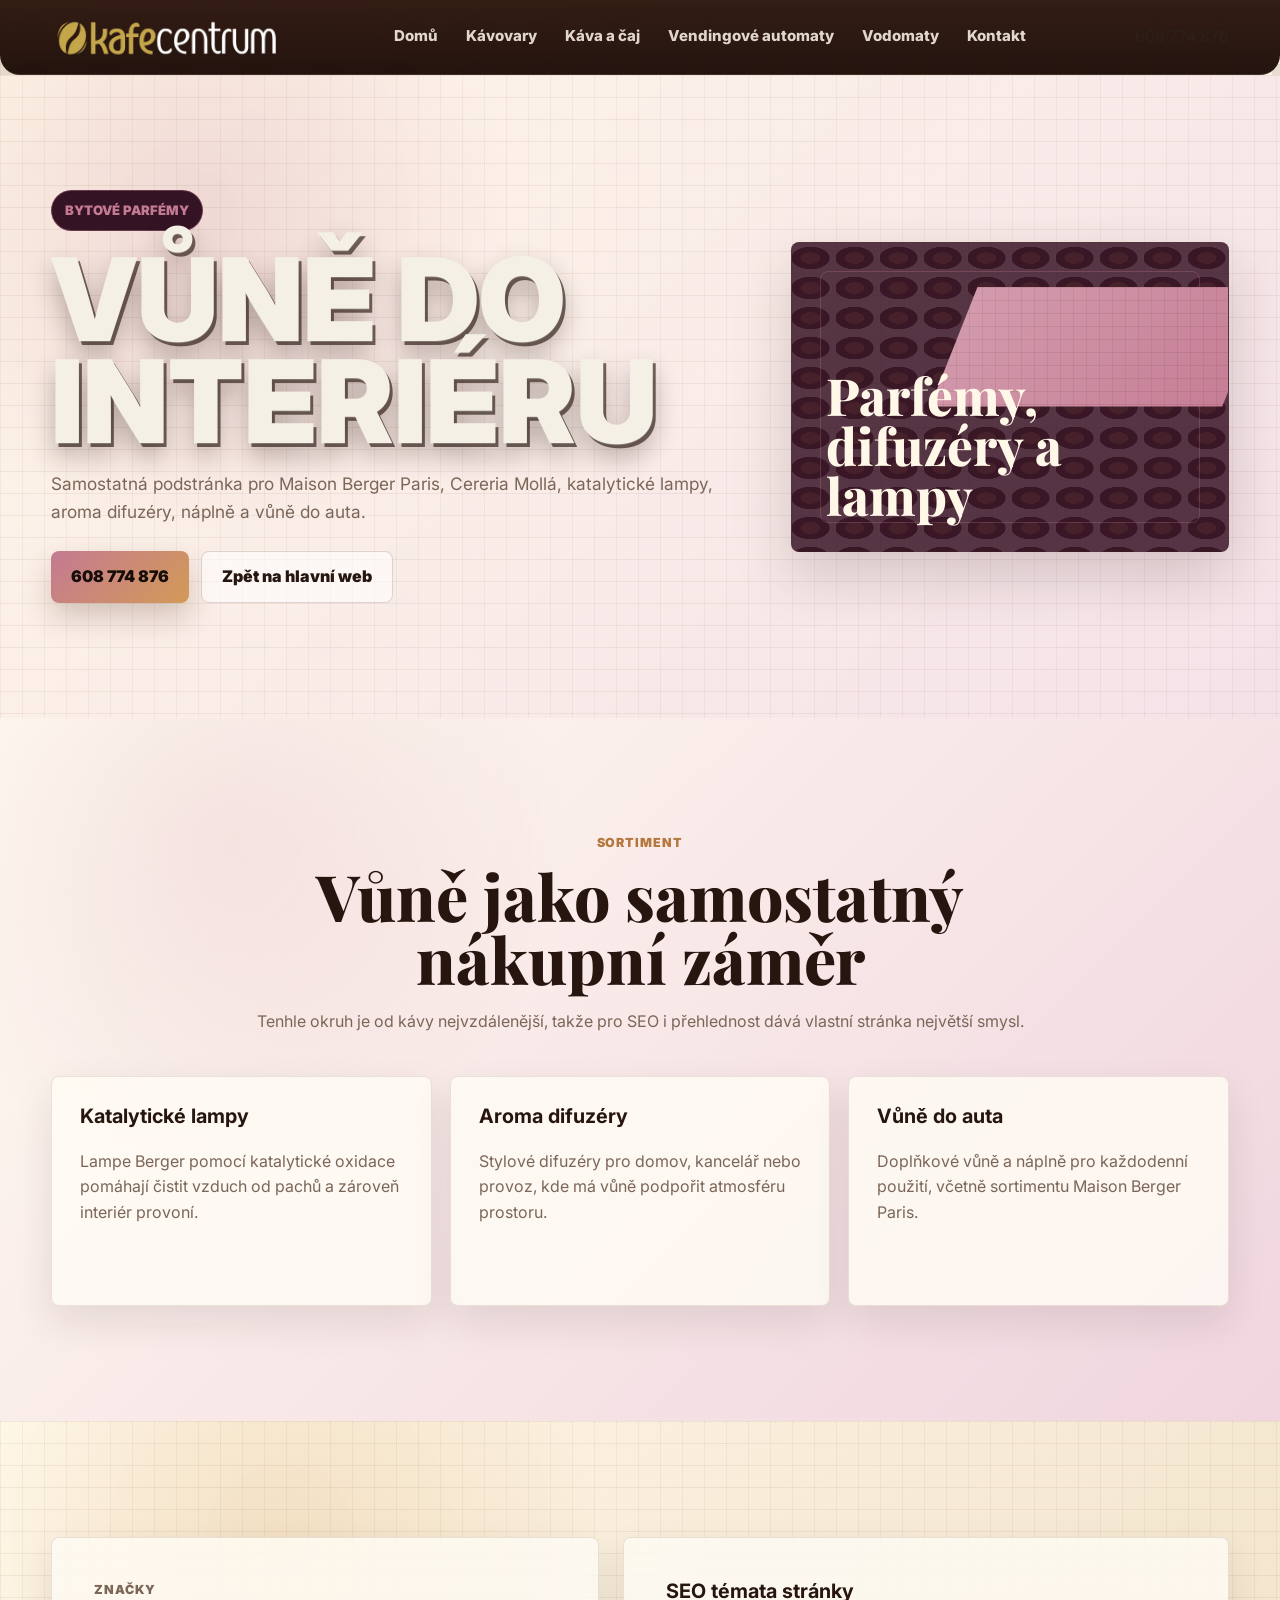
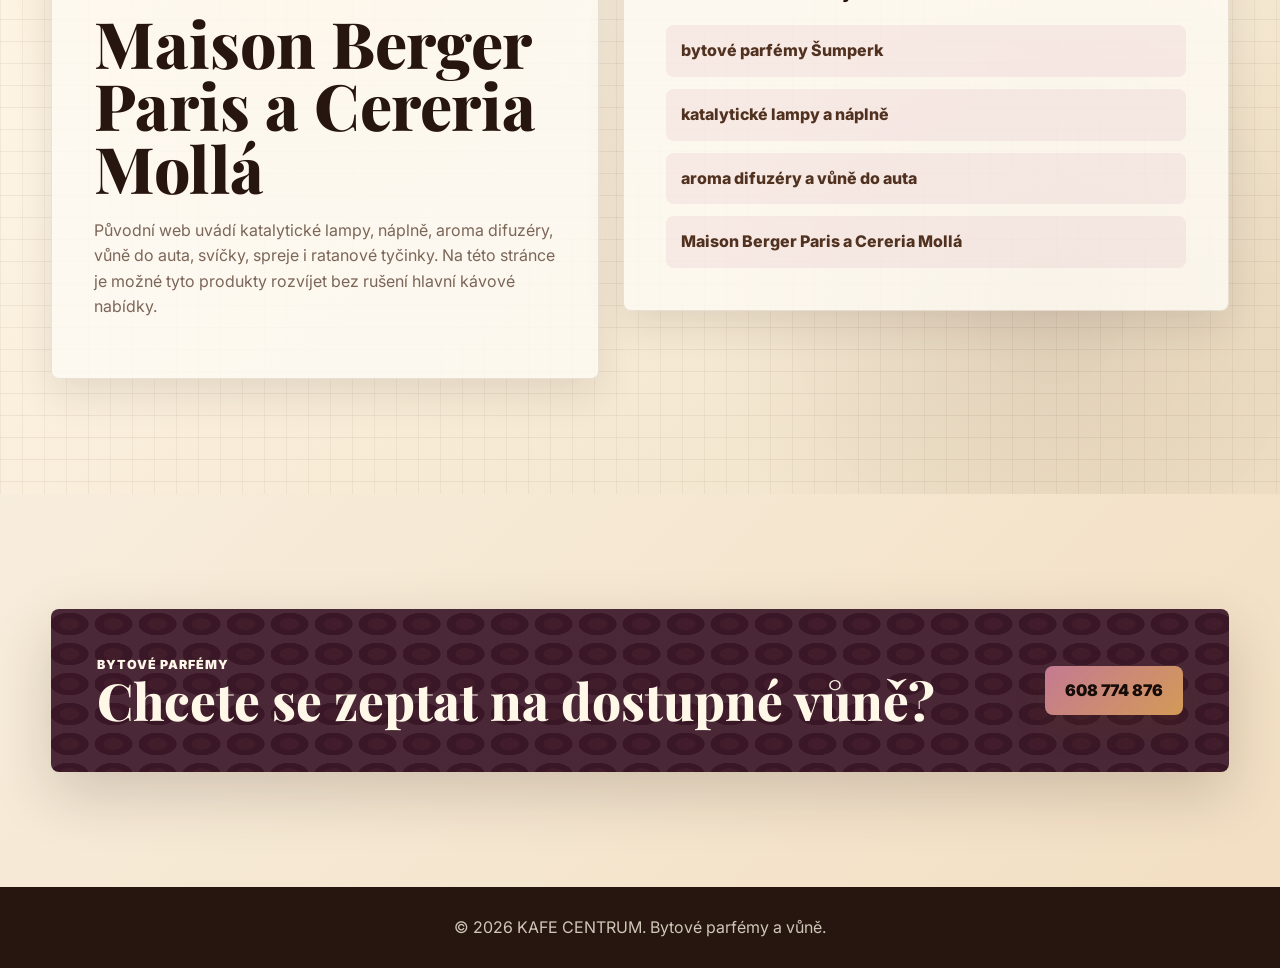
==== commit 947bfd21: "Sjednotit navbar na všech stránkách webu Co-Authored-By: Claude Sonnet 4.6 <noreply@anthropic.com>" ====
--- a/bytove-parfemy.html
+++ b/bytove-parfemy.html
@@ -14,26 +14,27 @@
       href="https://fonts.googleapis.com/css2?family=Inter:wght@400;500;600;700;800&family=Playfair+Display:wght@700;800&display=swap"
       rel="stylesheet"
     />
-    <link rel="stylesheet" href="style.css?v=phone-contact-v1" />
+    <link rel="stylesheet" href="style.css?v=hero-clear-1" />
   </head>
   <body class="theme-parfume">
-    <header class="site-header" data-header>
-      <a class="brand" href="index.html" aria-label="KAFE CENTRUM domů">
-        <span class="brand-mark" aria-hidden="true"><span></span></span>
-        <span class="logo-wordmark"><strong>Kafe</strong><small>centrum</small></span>
+    <header class="kc-header" data-header>
+      <a class="kc-brand" href="index.html" aria-label="KAFE CENTRUM Šumperk — domů">
+        <img class="kc-brand-logo" src="assets/logokafe.png" alt="KAFE CENTRUM" />
       </a>
-      <button class="nav-toggle" type="button" aria-expanded="false" aria-controls="site-nav" data-nav-toggle>
+      <button class="kc-nav-toggle" type="button" aria-expanded="false" aria-controls="site-nav" data-nav-toggle>
         <span></span><span></span><span></span>
       </button>
-      <nav class="site-nav" id="site-nav" data-nav>
-        <a href="index.html#sluzby">Káva a kávovary</a>
-        <a href="vendingove-automaty.html">Vending</a>
-        <a href="voda-a-aquamaty.html">Voda</a>
-        <a href="caje-a-doplnkovy-sortiment.html">Sortiment</a>
-        <a href="bytove-parfemy.html">Parfémy</a>
+      <nav class="kc-nav" id="site-nav" data-nav>
+        <a href="index.html">Domů</a>
+        <a href="kavovary-a-kava.html">Kávovary</a>
+        <a href="kava.html">Káva a čaj</a>
+        <a href="vendingove-automaty.html">Vendingové automaty</a>
+        <a href="vodomaty.html">Vodomaty</a>
         <a href="kontakt.html">Kontakt</a>
       </nav>
-      <a class="header-cta" href="tel:+420608774876">608 774 876</a>
+      <div class="kc-header-actions">
+        <a class="kc-phone" href="tel:+420608774876">608 774 876</a>
+      </div>
     </header>
 
     <main>
--- a/style.css
+++ b/style.css
@@ -2121,11 +2121,31 @@
 }
 
 .kc-water-page {
-  --kc-brown: #236d8c;
+  --kc-brown: #1f6f8c;
   --kc-brown-dark: #12384a;
   --kc-cream: #eaf7fb;
   --kc-cream-2: #f6fcff;
-  --kc-line: rgba(35, 109, 140, 0.16);
+  --kc-line: rgba(31, 111, 140, 0.16);
+  --kc-water-accent: #5bbbd7;
+  --kc-water-deep: #092331;
+  background: #eaf6fb;
+}
+
+.kc-water-page::before {
+  display: none;
+}
+
+.kc-vending-page {
+  --kc-brown: #171a1d;
+  --kc-brown-dark: #070809;
+  --kc-cream: #eceff1;
+  --kc-cream-2: #f8f9fa;
+  --kc-line: rgba(17, 20, 24, 0.14);
+  --kc-vending-black: #111316;
+  --kc-vending-deep: #050607;
+  --kc-vending-graphite: #252a30;
+  --kc-vending-accent: #4b5563;
+  --kc-vending-muted: #626870;
 }
 
 .kc-site::before,
@@ -2150,7 +2170,12 @@
   border-bottom: 1px solid rgba(255, 255, 255, 0.08);
   border-radius: 0 0 20px 20px;
   background: linear-gradient(180deg, rgba(47, 25, 16, 0.98), rgba(31, 15, 10, 0.98));
-  transition: box-shadow 0.2s ease, background 0.2s ease;
+  transition: transform 0.4s cubic-bezier(0.4, 0, 0.2, 1), box-shadow 0.2s ease, background 0.2s ease;
+  will-change: transform;
+}
+
+.kc-header.is-hidden {
+  transform: translateY(-100%);
 }
 
 .kc-header.is-scrolled {
@@ -2158,11 +2183,81 @@
   box-shadow: 0 14px 32px rgba(31, 15, 10, 0.22);
 }
 
+.kc-water-page .kc-header {
+  background: linear-gradient(180deg, rgba(18, 56, 74, 0.98), rgba(9, 35, 49, 0.98));
+}
+
+.kc-water-page .kc-header.is-scrolled {
+  background: rgba(9, 35, 49, 0.98);
+  box-shadow: 0 14px 32px rgba(9, 35, 49, 0.22);
+}
+
+.kc-water-page .kc-brand-mark {
+  background: linear-gradient(135deg, #62c0dc, #1f6f8c);
+}
+
+.kc-water-page .kc-brand-mark span {
+  background: #092331;
+}
+
+.kc-water-page .kc-brand-text small,
+.kc-site.kc-water-page .kc-phone::before {
+  color: #86d8ed;
+}
+
+.kc-water-page .kc-nav a:hover,
+.kc-water-page .kc-nav a[aria-current="page"] {
+  border-color: #5bbbd7;
+}
+
+.kc-site.kc-water-page .kc-phone {
+  border-color: rgba(134, 216, 237, 0.28);
+  background: rgba(134, 216, 237, 0.1);
+}
+
+.kc-vending-page .kc-header {
+  background: linear-gradient(180deg, rgba(17, 19, 22, 0.98), rgba(5, 6, 7, 0.98));
+}
+
+.kc-vending-page .kc-header.is-scrolled {
+  background: rgba(5, 6, 7, 0.98);
+  box-shadow: 0 14px 32px rgba(5, 6, 7, 0.22);
+}
+
+.kc-vending-page .kc-brand-mark {
+  background: linear-gradient(135deg, #5b6570, #15181c);
+}
+
+.kc-vending-page .kc-brand-mark span {
+  background: #050607;
+}
+
+.kc-vending-page .kc-brand-text small,
+.kc-site.kc-vending-page .kc-phone::before {
+  color: #cbd5e1;
+}
+
+.kc-vending-page .kc-nav a:hover,
+.kc-vending-page .kc-nav a[aria-current="page"] {
+  border-color: #9ca3af;
+}
+
+.kc-site.kc-vending-page .kc-phone {
+  border-color: rgba(203, 213, 225, 0.26);
+  background: rgba(203, 213, 225, 0.08);
+}
+
 .kc-brand {
   display: inline-flex;
   gap: 12px;
   align-items: center;
   min-width: max-content;
+}
+
+.kc-brand-logo {
+  display: block;
+  height: 46px;
+  width: auto;
 }
 
 .kc-brand-mark {
@@ -2866,6 +2961,27 @@
   margin-bottom: 20px;
 }
 
+.kc-water-page .kc-section-cream {
+  background: #eaf7fb;
+}
+
+.kc-water-page .kc-chip-grid span,
+.kc-water-page .kc-water-card,
+.kc-water-page .kc-cta-water {
+  border-color: rgba(31, 111, 140, 0.16);
+}
+
+.kc-water-page .kc-chip-grid span {
+  background: #ffffff;
+  color: #12384a;
+}
+
+.kc-water-page .kc-cta-water {
+  background:
+    radial-gradient(circle at 88% 18%, rgba(91, 187, 215, 0.28), transparent 30%),
+    linear-gradient(135deg, #ffffff, #e8f7fc);
+}
+
 /* ── Coffee subpage ─────────────────────────────────────────────── */
 
 .kc-page-hero-coffee {
@@ -3431,6 +3547,33 @@
   color: #d7a247;
 }
 
+.kc-site.kc-home {
+  --kc-home-hero-bg: #d1a06f;
+  background: var(--kc-home-hero-bg);
+}
+
+.kc-home main {
+  background:
+    linear-gradient(rgba(77, 52, 39, 0.035) 1px, transparent 1px),
+    linear-gradient(90deg, rgba(77, 52, 39, 0.03) 1px, transparent 1px),
+    linear-gradient(135deg, var(--kc-cream-2), #f2e5d4);
+  background-size: 36px 36px, 36px 36px, auto;
+}
+
+.kc-home-cta-band {
+  padding: clamp(44px, 7vw, 88px) clamp(18px, 5vw, 72px);
+  background:
+    linear-gradient(rgba(77, 52, 39, 0.035) 1px, transparent 1px),
+    linear-gradient(90deg, rgba(77, 52, 39, 0.03) 1px, transparent 1px),
+    linear-gradient(135deg, var(--kc-cream-2), #f2e5d4);
+  background-size: 36px 36px, 36px 36px, auto;
+}
+
+.kc-home-cta-band .kc-cta {
+  margin-top: 0;
+  margin-bottom: 0;
+}
+
 .kc-home .kc-header-cta,
 .kc-home .kc-btn-primary {
   color: #ffffff;
@@ -3445,7 +3588,7 @@
   min-height: min(760px, calc(100vh - 78px));
   padding-top: clamp(46px, 5vw, 72px);
   padding-bottom: 0;
-  background: url("assets/home-hero-background.png") center right / cover no-repeat;
+  background: var(--kc-home-hero-bg) url("assets/hero-uvod.png") center right / cover no-repeat;
   overflow: hidden;
 }
 
@@ -3497,7 +3640,7 @@
   padding: 16px 18px;
   border: 1px solid rgba(185, 131, 49, 0.12);
   border-radius: 18px;
-  background: rgba(255, 255, 255, 0.52);
+  background: #ffffff;
   box-shadow: none;
   backdrop-filter: none;
 }
@@ -3723,6 +3866,7 @@
   background: transparent;
   cursor: pointer;
   text-align: left;
+  text-decoration: none;
   transition: background 0.2s ease, color 0.2s ease, box-shadow 0.2s ease, transform 0.16s ease;
 }
 
@@ -4372,7 +4516,7 @@
   .kc-home .kc-hero {
     padding-top: 42px;
     min-height: auto;
-    background: url("assets/home-hero-background.png") center bottom / cover no-repeat;
+    background: var(--kc-home-hero-bg) url("assets/hero-uvod.png") center bottom / cover no-repeat;
   }
 
   .kc-actions,
@@ -4579,8 +4723,9 @@
   position: relative;
   overflow: hidden;
   padding: 0;
-  min-height: min(820px, calc(100vh - 80px));
-  background: url("assets/hero-kavovar.png") center top / cover no-repeat;
+  margin-top: -78px;
+  min-height: 100vh;
+  background: url("assets/hero-kavservis.png") center top / cover no-repeat;
   background-color: #fbf5ea;
 }
 
@@ -4589,7 +4734,7 @@
   z-index: 1;
   max-width: 1510px;
   margin: 0 auto;
-  padding: 44px 70px 36px;
+  padding: calc(78px + 81px) clamp(18px, 5vw, 72px) 48px;
 }
 
 .kc-vsk-hero-copy {
@@ -4610,11 +4755,11 @@
 }
 
 .kc-vsk-headline {
-  margin: 0 0 20px;
-  max-width: 600px;
+  margin: 0 0 16px;
+  max-width: 560px;
   color: #24110b;
   font-family: "Playfair Display", Georgia, serif;
-  font-size: clamp(2.8rem, 4.35vw, 4.85rem);
+  font-size: clamp(2.2rem, 3.4vw, 3.8rem);
   font-weight: 900;
   line-height: 1.02;
   letter-spacing: -0.02em;
@@ -4627,10 +4772,10 @@
 }
 
 .kc-vsk-lead {
-  max-width: 560px;
-  margin: 0 0 24px;
+  max-width: 520px;
+  margin: 0 0 20px;
   color: #59483f;
-  font-size: clamp(1rem, 1.8vw, 1.2rem);
+  font-size: clamp(0.92rem, 1.3vw, 1.05rem);
   font-weight: 500;
   line-height: 1.55;
 }
@@ -4666,9 +4811,12 @@
 }
 
 .kc-vsk-btn-primary {
-  color: #ffffff;
   background: linear-gradient(180deg, #d9a33b 0%, #c98c24 100%);
   box-shadow: 0 14px 30px rgba(201, 140, 36, 0.28);
+}
+
+.kc-site .kc-vsk-btn-primary {
+  color: #ffffff;
 }
 
 .kc-vsk-btn-primary:hover {
@@ -5085,8 +5233,12 @@
    ══════════════════════════════════════════════════════════════ */
 
 .kc-pb {
-  padding: 82px clamp(18px, 5vw, 72px) 92px;
+  position: relative;
+  z-index: 2;
+  margin-top: -52px;
+  padding: 72px clamp(18px, 5vw, 72px) 92px;
   background: #f5ede0;
+  border-radius: 52px 52px 0 0;
 }
 
 .kc-pb-inner {
@@ -5424,6 +5576,250 @@
 }
 
 /* ══════════════════════════════════════════════════════════════
+   TYPY KÁVOVARŮ — kavovary-a-kava.html
+   ══════════════════════════════════════════════════════════════ */
+
+.machine-types-section {
+  padding: clamp(38px, 6vw, 70px) 0 clamp(34px, 5vw, 64px);
+}
+
+.machine-types-container {
+  position: relative;
+}
+
+.machine-types-container::before {
+  display: block;
+  width: min(100%, 1120px);
+  height: 1px;
+  margin: 0 auto clamp(34px, 4.5vw, 54px);
+  background: linear-gradient(90deg, transparent, rgba(192, 137, 30, 0.34), transparent);
+  content: "";
+}
+
+.machine-types-header {
+  display: grid;
+  grid-template-columns: minmax(0, 0.9fr) minmax(320px, 0.68fr);
+  gap: clamp(28px, 5vw, 70px);
+  align-items: end;
+  margin-bottom: clamp(34px, 4vw, 48px);
+}
+
+.machine-types-heading {
+  max-width: 780px;
+  margin: 0;
+  color: #2a1812;
+  font-family: "Playfair Display", Georgia, serif;
+  font-size: clamp(2.25rem, 4.1vw, 4.6rem);
+  font-weight: 800;
+  line-height: 1.02;
+  letter-spacing: 0;
+}
+
+.machine-types-intro {
+  max-width: 570px;
+  margin: 0;
+  color: #5f4d43;
+  font-size: clamp(1rem, 1.15vw, 1.08rem);
+  line-height: 1.7;
+}
+
+.machine-types-grid {
+  display: grid;
+  grid-template-columns: repeat(2, minmax(0, 1fr));
+  gap: clamp(20px, 2.4vw, 30px);
+}
+
+.machine-type-card {
+  position: relative;
+  display: grid;
+  grid-template-columns: minmax(190px, 0.42fr) minmax(0, 0.58fr);
+  min-height: 340px;
+  overflow: hidden;
+  border: 1px solid rgba(60, 35, 20, 0.1);
+  border-radius: 20px;
+  background: #fffbf5;
+  box-shadow: 0 16px 34px rgba(42, 24, 18, 0.055);
+  transition: border-color 0.22s ease, box-shadow 0.22s ease, transform 0.22s ease;
+}
+
+.machine-type-card::after {
+  position: absolute;
+  top: 22px;
+  right: 22px;
+  width: 42px;
+  height: 2px;
+  border-radius: 2px;
+  background: rgba(192, 137, 30, 0.46);
+  content: "";
+}
+
+.machine-type-card:hover,
+.machine-type-card:focus-within {
+  border-color: rgba(192, 137, 30, 0.38);
+  box-shadow: 0 22px 42px rgba(42, 24, 18, 0.085);
+  transform: translateY(-3px);
+}
+
+.machine-type-image {
+  min-width: 0;
+  min-height: 100%;
+  margin: 0;
+  overflow: hidden;
+  background: #eadcca;
+}
+
+.machine-type-image img {
+  display: block;
+  width: 100%;
+  height: 100%;
+  min-height: 100%;
+  object-fit: cover;
+  object-position: center;
+  filter: saturate(0.96) contrast(1.02);
+  transition: transform 0.28s ease;
+}
+
+.machine-type-card:hover .machine-type-image img,
+.machine-type-card:focus-within .machine-type-image img {
+  transform: scale(1.035);
+}
+
+.machine-type-content {
+  display: flex;
+  flex-direction: column;
+  min-width: 0;
+  padding: clamp(24px, 2.8vw, 34px);
+}
+
+.machine-type-title {
+  max-width: 360px;
+  margin: 0 0 12px;
+  color: #2a1812;
+  font-family: "Playfair Display", Georgia, serif;
+  font-size: clamp(1.75rem, 2.2vw, 2.45rem);
+  font-weight: 800;
+  line-height: 1.02;
+  letter-spacing: 0;
+}
+
+.machine-type-description {
+  margin: 0 0 18px;
+  color: #5f4d43;
+  font-size: 0.98rem;
+  line-height: 1.58;
+}
+
+.machine-type-benefits {
+  display: grid;
+  gap: 9px;
+  margin: 0 0 24px;
+  padding: 0;
+  color: #3a2a22;
+  font-size: 0.92rem;
+  line-height: 1.35;
+  list-style: none;
+}
+
+.machine-type-benefits li {
+  position: relative;
+  padding-left: 22px;
+}
+
+.machine-type-benefits li::before {
+  position: absolute;
+  top: 0.45em;
+  left: 0;
+  width: 8px;
+  height: 8px;
+  border: 1px solid rgba(192, 137, 30, 0.48);
+  border-radius: 50%;
+  background: #c0891e;
+  box-shadow: 0 0 0 4px rgba(192, 137, 30, 0.08);
+  content: "";
+}
+
+.machine-type-cta {
+  display: inline-flex;
+  align-items: center;
+  justify-content: center;
+  gap: 9px;
+  width: fit-content;
+  min-height: 44px;
+  margin-top: auto;
+  padding: 0 18px;
+  border: 1.5px solid rgba(192, 137, 30, 0.44);
+  border-radius: 12px;
+  color: #7b5518;
+  background: rgba(255, 255, 255, 0.54);
+  font-size: 0.74rem;
+  font-weight: 900;
+  letter-spacing: 0.08em;
+  text-transform: uppercase;
+  text-decoration: none;
+  transition: background 0.2s ease, border-color 0.2s ease, color 0.2s ease, transform 0.2s ease;
+}
+
+.machine-type-cta:hover,
+.machine-type-cta:focus-visible {
+  border-color: #2a1812;
+  color: #fff8ec;
+  background: #2a1812;
+  transform: translateY(-1px);
+}
+
+@media (max-width: 1120px) {
+  .machine-type-card {
+    grid-template-columns: 1fr;
+    min-height: auto;
+  }
+
+  .machine-type-image {
+    min-height: 220px;
+    aspect-ratio: 16 / 10;
+  }
+}
+
+@media (max-width: 900px) {
+  .machine-types-header {
+    grid-template-columns: 1fr;
+    gap: 20px;
+    margin-bottom: 32px;
+  }
+
+  .machine-types-intro {
+    max-width: 720px;
+  }
+}
+
+@media (max-width: 720px) {
+  .machine-types-section {
+    padding: 38px 0 44px;
+  }
+
+  .machine-types-grid {
+    grid-template-columns: 1fr;
+    gap: 18px;
+  }
+
+  .machine-type-card::after {
+    top: 18px;
+    right: 18px;
+  }
+
+  .machine-type-image {
+    max-height: 220px;
+  }
+
+  .machine-type-content {
+    padding: 24px 22px 22px;
+  }
+
+  .machine-type-cta {
+    width: 100%;
+  }
+}
+
+/* ══════════════════════════════════════════════════════════════
    REPASOVANÉ KÁVOVARY BLOCK
    ══════════════════════════════════════════════════════════════ */
 
@@ -5503,8 +5899,9 @@
 .kc-repas-cta-bar {
   display: flex;
   align-items: center;
-  gap: 0;
+  gap: clamp(18px, 2.8vw, 36px);
   margin-top: auto;
+  padding-right: clamp(22px, 3.5vw, 48px);
   border-radius: 14px;
   background: linear-gradient(135deg, rgba(192, 137, 30, 0.1), rgba(192, 137, 30, 0.06));
   border: 1px solid rgba(192, 137, 30, 0.18);
@@ -5514,7 +5911,8 @@
 .kc-repas-botanical {
   flex-shrink: 0;
   align-self: stretch;
-  padding: 14px 6px 14px 16px;
+  width: 110px;
+  padding: 14px 0 14px 28px;
   opacity: 0.9;
 }
 
@@ -5524,7 +5922,9 @@
 }
 
 .kc-repas-cta-text {
-  margin: 0 0 16px;
+  flex: 1;
+  margin: 0;
+  padding: 24px 0;
   color: #3a2a22;
   font-size: 15px;
   font-weight: 500;
@@ -5670,6 +6070,7 @@
   .kc-repas-cta-bar {
     flex-direction: column;
     align-items: stretch;
+    padding-right: 0;
   }
 
   .kc-repas-botanical {
@@ -5677,6 +6078,10 @@
   }
 
   .kc-repas-cta-content {
+    padding: 20px;
+  }
+
+  .kc-repas-cta-text {
     padding: 20px;
   }
 
@@ -6078,9 +6483,12 @@
 
 .kc-svp-btn-secondary {
   background: transparent;
-  color: #c0891e;
   border: 1.5px solid #c0891e;
   box-shadow: none;
+}
+
+.kc-site .kc-svp-btn-secondary {
+  color: #c0891e;
 }
 
 .kc-svp-btn-secondary:hover {
@@ -6509,6 +6917,635 @@
 }
 
 /* ══════════════════════════════════════════════════════════════
+   RESPONZIVNÍ KALIBRACE — kavovary-a-kava.html
+   ══════════════════════════════════════════════════════════════ */
+
+.kc-machines-page {
+  --kcm-container: 1380px;
+  --kcm-edge: clamp(18px, 4.8vw, 72px);
+  --kcm-section-y: 5.25rem;
+  --kcm-section-y-tight: 3.75rem;
+  --kcm-gap: 2.25rem;
+  --kcm-card-pad: 1.75rem;
+  --kcm-hero-title: 3.65rem;
+  --kcm-section-title: 3.75rem;
+  --kcm-section-title-sm: 2.45rem;
+  --kcm-card-title: 2.05rem;
+  --kcm-subtitle: 1.28rem;
+  --kcm-tile-title: 1.22rem;
+  --kcm-body: 1rem;
+  --kcm-lead: 1.06rem;
+  --kcm-small: 0.9rem;
+  --kcm-btn-h: 3rem;
+  --kcm-hero-min: 720px;
+  --kcm-showroom-h: 330px;
+  --kcm-photo-h: 380px;
+  --kcm-filter-photo-h: 430px;
+}
+
+.kc-machines-page main {
+  overflow-x: clip;
+}
+
+.kc-machines-page .kc-vsk-hero {
+  isolation: isolate;
+  min-height: clamp(620px, 100svh, var(--kcm-hero-min));
+  background-position: center top;
+}
+
+.kc-machines-page .kc-vsk-hero::before {
+  position: absolute;
+  inset: 0;
+  z-index: 0;
+  content: "";
+  pointer-events: none;
+  background:
+    linear-gradient(90deg, rgba(251, 245, 234, 0.96) 0%, rgba(251, 245, 234, 0.9) 33%, rgba(251, 245, 234, 0.46) 58%, rgba(251, 245, 234, 0.08) 100%),
+    linear-gradient(180deg, rgba(251, 245, 234, 0.18), rgba(251, 245, 234, 0.74));
+}
+
+.kc-machines-page .kc-vsk-hero-inner {
+  display: flex;
+  align-items: center;
+  width: 100%;
+  min-height: inherit;
+  max-width: var(--kcm-container);
+  padding: calc(78px + var(--kcm-section-y-tight)) var(--kcm-edge) var(--kcm-section-y-tight);
+}
+
+.kc-machines-page .kc-vsk-hero-copy {
+  max-width: 42rem;
+}
+
+.kc-machines-page .kc-vsk-kicker,
+.kc-machines-page .kc-pb-label-text,
+.kc-machines-page .kc-svp-label-text,
+.kc-machines-page .kc-flt-label-text,
+.kc-machines-page .kc-kicker {
+  letter-spacing: 0.1em;
+}
+
+.kc-machines-page .kc-vsk-headline {
+  max-width: 36rem;
+  font-size: var(--kcm-hero-title);
+  line-height: 1;
+  letter-spacing: 0;
+}
+
+.kc-machines-page .kc-vsk-lead,
+.kc-machines-page .kc-pb-intro-text,
+.kc-machines-page .machine-types-intro,
+.kc-machines-page .kc-repas-text,
+.kc-machines-page .kc-svp-desc,
+.kc-machines-page .kc-flt-desc,
+.kc-machines-page .kc-cta p {
+  font-size: var(--kcm-lead);
+}
+
+.kc-machines-page .kc-vsk-btn {
+  min-height: var(--kcm-btn-h);
+  height: auto;
+  padding: 0 1.55rem;
+  font-size: var(--kcm-body);
+}
+
+.kc-machines-page .kc-pb,
+.kc-machines-page .kc-svp,
+.kc-machines-page .kc-flt {
+  padding-right: var(--kcm-edge);
+  padding-left: var(--kcm-edge);
+}
+
+.kc-machines-page .kc-pb {
+  padding-top: var(--kcm-section-y);
+  padding-bottom: var(--kcm-section-y);
+}
+
+.kc-machines-page .kc-pb-inner,
+.kc-machines-page .kc-svp-inner,
+.kc-machines-page .kc-flt-inner {
+  max-width: var(--kcm-container);
+  gap: var(--kcm-gap);
+}
+
+.kc-machines-page .kc-pb-intro {
+  grid-template-columns: minmax(0, 1.05fr) minmax(280px, 0.72fr);
+  gap: clamp(28px, 4vw, 62px);
+  align-items: center;
+}
+
+.kc-machines-page .kc-pb-heading,
+.kc-machines-page .machine-types-heading,
+.kc-machines-page .kc-repas-heading,
+.kc-machines-page .kc-flt-heading,
+.kc-machines-page .kc-cta h2 {
+  font-size: var(--kcm-section-title);
+  line-height: 1.04;
+  letter-spacing: 0;
+}
+
+.kc-machines-page .kc-svp-heading {
+  font-size: var(--kcm-section-title-sm);
+  line-height: 1.08;
+  letter-spacing: 0;
+}
+
+.kc-machines-page .kc-pb-intro-img {
+  width: 100%;
+  height: var(--kcm-showroom-h);
+  max-height: none;
+  object-fit: cover;
+  object-position: center;
+}
+
+.kc-machines-page .kc-pb-cards {
+  gap: clamp(16px, 2vw, 24px);
+}
+
+.kc-machines-page .kc-pb-card {
+  padding: clamp(20px, 2vw, 28px);
+}
+
+.kc-machines-page .kc-pb-brand-logo {
+  max-width: min(78%, 260px);
+  max-height: 112px;
+}
+
+.kc-machines-page .kc-pb-card p,
+.kc-machines-page .machine-type-description,
+.kc-machines-page .kc-svp-step-body p,
+.kc-machines-page .kc-svp-fcard-body p,
+.kc-machines-page .kc-flt-cta-text {
+  font-size: var(--kcm-body);
+}
+
+.kc-machines-page .machine-types-section {
+  padding-top: var(--kcm-section-y-tight);
+  padding-bottom: var(--kcm-section-y-tight);
+}
+
+.kc-machines-page .machine-types-grid {
+  gap: clamp(18px, 2.1vw, 28px);
+}
+
+.kc-machines-page .machine-type-card {
+  min-height: auto;
+  border-radius: 20px;
+}
+
+.kc-machines-page .machine-type-image {
+  min-height: 100%;
+}
+
+.kc-machines-page .machine-type-image img {
+  object-position: center;
+}
+
+.kc-machines-page .machine-type-content {
+  padding: var(--kcm-card-pad);
+}
+
+.kc-machines-page .machine-type-title {
+  font-size: var(--kcm-card-title);
+  line-height: 1.05;
+  letter-spacing: 0;
+}
+
+.kc-machines-page .machine-type-benefits {
+  font-size: var(--kcm-small);
+}
+
+.kc-machines-page .machine-type-cta {
+  min-height: 2.75rem;
+}
+
+.kc-machines-page .kc-repas {
+  grid-template-columns: minmax(0, 1.05fr) minmax(320px, 0.95fr);
+  min-height: auto;
+}
+
+.kc-machines-page .kc-repas-left {
+  padding: clamp(28px, 3.5vw, 52px);
+}
+
+.kc-machines-page .kc-repas-feature p,
+.kc-machines-page .kc-repas-cta-text,
+.kc-machines-page .kc-repas-badge-text {
+  font-size: var(--kcm-small);
+}
+
+.kc-machines-page .kc-repas-right {
+  min-height: var(--kcm-photo-h);
+}
+
+.kc-machines-page .kc-repas-right img {
+  object-position: center;
+}
+
+.kc-machines-page .kc-svp {
+  padding-top: var(--kcm-section-y-tight);
+  padding-bottom: var(--kcm-section-y-tight);
+}
+
+.kc-machines-page .kc-svp-top {
+  gap: clamp(22px, 3.4vw, 48px);
+}
+
+.kc-machines-page .kc-svp-photo {
+  min-height: min(var(--kcm-photo-h), 44vh);
+}
+
+.kc-machines-page .kc-svp-photo img {
+  height: 100%;
+  min-height: min(var(--kcm-photo-h), 44vh);
+  object-position: center;
+}
+
+.kc-machines-page .kc-svp-step-card {
+  padding: clamp(15px, 1.5vw, 20px);
+}
+
+.kc-machines-page .kc-svp-step-body h3,
+.kc-machines-page .kc-svp-fcard-body h4 {
+  font-size: var(--kcm-subtitle);
+  letter-spacing: 0;
+}
+
+.kc-machines-page .kc-flt-cta-heading {
+  font-size: var(--kcm-section-title-sm);
+  letter-spacing: 0;
+}
+
+.kc-machines-page .kc-svp-features {
+  gap: clamp(10px, 1.2vw, 16px);
+}
+
+.kc-machines-page .kc-flt {
+  padding-top: var(--kcm-section-y);
+  padding-bottom: var(--kcm-section-y);
+}
+
+.kc-machines-page .kc-flt-grid {
+  gap: clamp(18px, 2.2vw, 30px);
+}
+
+.kc-machines-page .kc-flt-photo img {
+  height: var(--kcm-filter-photo-h);
+  min-height: 0;
+  object-fit: cover;
+  object-position: center;
+}
+
+.kc-machines-page .kc-flt-cat {
+  min-height: 0;
+  padding: clamp(14px, 1.6vw, 20px);
+}
+
+.kc-machines-page .kc-flt-cat-icon {
+  width: clamp(48px, 4vw, 64px);
+  height: clamp(48px, 4vw, 64px);
+}
+
+.kc-machines-page .kc-flt-cat-icon img {
+  width: 82%;
+  height: 82%;
+}
+
+.kc-machines-page .kc-flt-cat-name {
+  font-size: var(--kcm-tile-title);
+  letter-spacing: 0;
+}
+
+.kc-machines-page .kc-flt-cta {
+  padding: clamp(24px, 3vw, 36px);
+}
+
+.kc-machines-page .kc-cta {
+  max-width: var(--kcm-container);
+  margin-top: var(--kcm-section-y-tight);
+  margin-bottom: var(--kcm-section-y-tight);
+}
+
+@media (min-width: 1440px) and (min-height: 860px) {
+  .kc-machines-page {
+    --kcm-section-y: 5.75rem;
+    --kcm-section-y-tight: 4.25rem;
+    --kcm-hero-title: 4.05rem;
+    --kcm-section-title: 4.15rem;
+    --kcm-section-title-sm: 2.75rem;
+    --kcm-card-title: 2.2rem;
+    --kcm-subtitle: 1.36rem;
+    --kcm-tile-title: 1.32rem;
+    --kcm-lead: 1.12rem;
+    --kcm-body: 1.03rem;
+    --kcm-hero-min: 820px;
+    --kcm-showroom-h: 380px;
+    --kcm-photo-h: 430px;
+    --kcm-filter-photo-h: 470px;
+  }
+}
+
+@media (max-height: 820px) and (min-width: 900px) {
+  .kc-machines-page {
+    --kcm-section-y: 4rem;
+    --kcm-section-y-tight: 3rem;
+    --kcm-hero-title: 3.1rem;
+    --kcm-section-title: 3.15rem;
+    --kcm-section-title-sm: 2.15rem;
+    --kcm-card-title: 1.72rem;
+    --kcm-subtitle: 1.16rem;
+    --kcm-tile-title: 1.12rem;
+    --kcm-lead: 0.98rem;
+    --kcm-body: 0.94rem;
+    --kcm-small: 0.84rem;
+    --kcm-btn-h: 2.75rem;
+    --kcm-hero-min: 620px;
+    --kcm-showroom-h: 280px;
+    --kcm-photo-h: 320px;
+    --kcm-filter-photo-h: 340px;
+  }
+
+  .kc-machines-page .kc-vsk-actions {
+    gap: 10px;
+  }
+}
+
+@media (max-width: 1180px) {
+  .kc-machines-page {
+    --kcm-edge: clamp(20px, 4.5vw, 48px);
+    --kcm-section-y: 4.5rem;
+    --kcm-section-y-tight: 3.35rem;
+    --kcm-hero-title: 3.2rem;
+    --kcm-section-title: 3.2rem;
+    --kcm-section-title-sm: 2.25rem;
+    --kcm-card-title: 1.85rem;
+    --kcm-subtitle: 1.18rem;
+    --kcm-tile-title: 1.14rem;
+    --kcm-showroom-h: 320px;
+    --kcm-photo-h: 350px;
+    --kcm-filter-photo-h: 320px;
+  }
+
+  .kc-machines-page .kc-vsk-hero {
+    background-position: 58% top;
+  }
+
+  .kc-machines-page .kc-pb-intro {
+    grid-template-columns: 1fr;
+  }
+
+  .kc-machines-page .kc-pb-intro-right {
+    max-width: 760px;
+  }
+
+  .kc-machines-page .machine-type-card {
+    grid-template-columns: 1fr;
+  }
+
+  .kc-machines-page .machine-type-image {
+    min-height: 0;
+    aspect-ratio: 16 / 10;
+  }
+
+  .kc-machines-page .kc-repas {
+    grid-template-columns: 1fr;
+  }
+
+  .kc-machines-page .kc-repas-right {
+    height: var(--kcm-photo-h);
+    min-height: 0;
+  }
+}
+
+@media (max-width: 900px) {
+  .kc-machines-page {
+    --kcm-edge: clamp(18px, 5vw, 34px);
+    --kcm-section-y: 4rem;
+    --kcm-section-y-tight: 3rem;
+    --kcm-hero-title: 2.9rem;
+    --kcm-section-title: 2.85rem;
+    --kcm-section-title-sm: 2.1rem;
+    --kcm-card-title: 1.7rem;
+    --kcm-subtitle: 1.12rem;
+    --kcm-tile-title: 1.08rem;
+    --kcm-lead: 1rem;
+    --kcm-body: 0.95rem;
+    --kcm-small: 0.86rem;
+    --kcm-showroom-h: 280px;
+    --kcm-photo-h: 320px;
+  }
+
+  .kc-machines-page .kc-pb-cards,
+  .kc-machines-page .machine-types-grid {
+    grid-template-columns: repeat(2, minmax(0, 1fr));
+  }
+
+  .kc-machines-page .kc-pb-card:nth-child(3) {
+    max-width: none;
+  }
+
+  .kc-machines-page .kc-svp-top,
+  .kc-machines-page .kc-flt-grid {
+    grid-template-columns: 1fr;
+  }
+
+  .kc-machines-page .kc-flt-cats {
+    grid-template-columns: repeat(2, minmax(0, 1fr));
+  }
+}
+
+@media (max-width: 720px) {
+  .kc-machines-page {
+    --kcm-edge: 18px;
+    --kcm-section-y: 3.25rem;
+    --kcm-section-y-tight: 2.55rem;
+    --kcm-gap: 1.35rem;
+    --kcm-card-pad: 1.25rem;
+    --kcm-hero-title: 2.35rem;
+    --kcm-section-title: 2.28rem;
+    --kcm-section-title-sm: 1.92rem;
+    --kcm-card-title: 1.45rem;
+    --kcm-subtitle: 1.05rem;
+    --kcm-tile-title: 1rem;
+    --kcm-lead: 0.96rem;
+    --kcm-body: 0.92rem;
+    --kcm-small: 0.84rem;
+    --kcm-btn-h: 3rem;
+    --kcm-showroom-h: 230px;
+    --kcm-photo-h: 260px;
+    --kcm-filter-photo-h: 240px;
+  }
+
+  .kc-machines-page .kc-vsk-hero {
+    min-height: auto;
+    background-position: 62% top;
+  }
+
+  .kc-machines-page .kc-vsk-hero::before {
+    background:
+      linear-gradient(180deg, rgba(251, 245, 234, 0.96) 0%, rgba(251, 245, 234, 0.9) 55%, rgba(251, 245, 234, 0.66) 100%),
+      linear-gradient(90deg, rgba(251, 245, 234, 0.96), rgba(251, 245, 234, 0.68));
+  }
+
+  .kc-machines-page .kc-vsk-hero-inner {
+    align-items: flex-start;
+    padding: calc(78px + 2.2rem) var(--kcm-edge) 2.4rem;
+  }
+
+  .kc-machines-page .kc-vsk-headline {
+    max-width: 24rem;
+  }
+
+  .kc-machines-page .kc-vsk-actions {
+    gap: 0.7rem;
+  }
+
+  .kc-machines-page .kc-vsk-btn {
+    width: 100%;
+  }
+
+  .kc-machines-page .kc-pb {
+    margin-top: -30px;
+    border-radius: 30px 30px 0 0;
+  }
+
+  .kc-machines-page .kc-pb-label {
+    gap: 12px;
+    margin-bottom: 16px;
+  }
+
+  .kc-machines-page .kc-pb-label-line,
+  .kc-machines-page .kc-svp-label-line,
+  .kc-machines-page .kc-flt-label-line {
+    width: 46px;
+  }
+
+  .kc-machines-page .kc-pb-cards,
+  .kc-machines-page .machine-types-grid,
+  .kc-machines-page .kc-flt-cats,
+  .kc-machines-page .kc-svp-features {
+    grid-template-columns: 1fr;
+  }
+
+  .kc-machines-page .kc-pb-card {
+    padding: 1.25rem;
+  }
+
+  .kc-machines-page .kc-pb-logo {
+    min-height: 54px;
+    margin-bottom: 16px;
+  }
+
+  .kc-machines-page .kc-pb-brand-logo {
+    max-width: min(78%, 220px);
+    max-height: 88px;
+  }
+
+  .kc-machines-page .machine-type-image {
+    max-height: 220px;
+  }
+
+  .kc-machines-page .machine-type-cta {
+    width: 100%;
+  }
+
+  .kc-machines-page .kc-repas {
+    grid-template-columns: 1fr;
+  }
+
+  .kc-machines-page .kc-repas-left {
+    padding: 1.35rem;
+  }
+
+  .kc-machines-page .kc-repas-features {
+    grid-template-columns: 1fr;
+  }
+
+  .kc-machines-page .kc-repas-right {
+    height: var(--kcm-photo-h);
+    min-height: 0;
+  }
+
+  .kc-machines-page .kc-repas-badge {
+    width: 142px;
+    padding: 12px;
+  }
+
+  .kc-machines-page .kc-svp-step-card {
+    align-items: flex-start;
+  }
+
+  .kc-machines-page .kc-svp-photo,
+  .kc-machines-page .kc-svp-photo img {
+    min-height: var(--kcm-photo-h);
+  }
+
+  .kc-machines-page .kc-svp-cta,
+  .kc-machines-page .kc-cta {
+    grid-template-columns: 1fr;
+  }
+
+  .kc-machines-page .kc-svp-cta-actions,
+  .kc-machines-page .kc-cta-actions {
+    align-items: stretch;
+  }
+
+  .kc-machines-page .kc-svp-btn,
+  .kc-machines-page .kc-cta .kc-btn {
+    width: 100%;
+  }
+
+  .kc-machines-page .kc-flt-label {
+    gap: 12px;
+  }
+
+  .kc-machines-page .kc-flt-photo img {
+    height: var(--kcm-filter-photo-h);
+  }
+
+  .kc-machines-page .kc-flt-cta {
+    align-items: stretch;
+  }
+}
+
+@media (max-width: 380px), (max-width: 720px) and (max-height: 720px) {
+  .kc-machines-page {
+    --kcm-section-y: 2.7rem;
+    --kcm-section-y-tight: 2.15rem;
+    --kcm-hero-title: 2.12rem;
+    --kcm-section-title: 2rem;
+    --kcm-section-title-sm: 1.7rem;
+    --kcm-card-title: 1.28rem;
+    --kcm-subtitle: 1rem;
+    --kcm-tile-title: 0.94rem;
+    --kcm-lead: 0.91rem;
+    --kcm-body: 0.88rem;
+    --kcm-small: 0.8rem;
+    --kcm-showroom-h: 200px;
+    --kcm-photo-h: 230px;
+    --kcm-filter-photo-h: 210px;
+  }
+
+  .kc-machines-page .kc-vsk-hero-inner {
+    padding-top: calc(72px + 1.55rem);
+  }
+
+  .kc-machines-page .kc-vsk-headline {
+    max-width: 21rem;
+  }
+
+  .kc-machines-page .kc-vsk-lead {
+    line-height: 1.48;
+  }
+
+  .kc-machines-page .kc-pb-label-text,
+  .kc-machines-page .kc-svp-label-text,
+  .kc-machines-page .kc-flt-label-text {
+    font-size: 0.72rem;
+  }
+}
+
+/* ══════════════════════════════════════════════════════════════
    VENDING HERO — vendingove-automaty.html
 ══════════════════════════════════════════════════════════════ */
 
@@ -6524,21 +7561,55 @@
 /* ── Hero wrapper ────────────────────────────────────────────── */
 
 .kc-vnd-hero {
-  padding: 0 clamp(20px, 4.5vw, 64px);
-  min-height: 100vh;
-  display: flex;
-  align-items: center;
+  --kc-vnd-nav-overlap: 75px;
+  position: relative;
+  min-height: clamp(680px, 82svh, 820px);
+  margin-top: calc(var(--kc-vnd-nav-overlap) * -1);
+  padding: 0;
+  display: flex;
+  align-items: stretch;
+  overflow: hidden;
+  isolation: isolate;
+  background: #f6f1e8 url("assets/vending-hero-studio.png") center right / cover no-repeat;
+}
+
+.kc-vnd-hero::before {
+  position: absolute;
+  inset: 0;
+  z-index: 0;
+  content: "";
+  pointer-events: none;
+  background: linear-gradient(
+    90deg,
+    rgba(246, 241, 232, 0.96) 0%,
+    rgba(246, 241, 232, 0.88) 32%,
+    rgba(246, 241, 232, 0.48) 55%,
+    rgba(246, 241, 232, 0.10) 78%,
+    rgba(246, 241, 232, 0) 100%
+  );
+}
+
+.kc-vnd-hero::after {
+  position: absolute;
+  inset: 0;
+  z-index: 0;
+  content: "";
+  pointer-events: none;
+  background: linear-gradient(180deg, rgba(246, 241, 232, 0) 70%, rgba(246, 241, 232, 0.70) 100%);
 }
 
 .kc-vnd-hero-inner {
-  max-width: 1380px;
+  position: relative;
+  z-index: 1;
+  max-width: 1420px;
   margin: 0 auto;
   width: 100%;
   display: grid;
-  grid-template-columns: 48fr 52fr;
-  gap: clamp(40px, 5.5vw, 88px);
-  align-items: center;
-  padding: 120px 0;
+  grid-template-columns: minmax(0, 620px) minmax(300px, 1fr);
+  gap: clamp(44px, 6vw, 96px);
+  align-items: center;
+  min-height: inherit;
+  padding: calc(clamp(90px, 6vw, 110px) + var(--kc-vnd-nav-overlap)) clamp(72px, 6vw, 96px) clamp(90px, 6vw, 110px);
 }
 
 /* ── LEFT ────────────────────────────────────────────────────── */
@@ -6547,6 +7618,7 @@
   display: flex;
   flex-direction: column;
   align-items: flex-start;
+  max-width: 650px;
 }
 
 /* Label */
@@ -6554,21 +7626,21 @@
 .kc-vnd-label-row {
   display: flex;
   flex-direction: column;
-  gap: 10px;
+  gap: 14px;
   margin-bottom: 28px;
 }
 
 .kc-vnd-label-text {
-  color: #24140f;
+  color: #c69236;
   font-size: 15px;
   font-weight: 800;
-  letter-spacing: 0.10em;
+  letter-spacing: 0.12em;
   text-transform: uppercase;
 }
 
 .kc-vnd-label-line {
   display: block;
-  width: 200px;
+  width: 150px;
   height: 2px;
   background: #c69236;
   border-radius: 2px;
@@ -6577,23 +7649,27 @@
 /* Heading */
 
 .kc-vnd-heading {
-  margin: 0 0 28px;
-  color: #24140f;
+  margin: 0;
+  max-width: 650px;
+  color: #111315;
   font-family: "Playfair Display", Georgia, serif;
-  font-size: clamp(3rem, 5.8vw, 5.4rem);
+  font-size: clamp(4.875rem, 5.8vw, 5.75rem);
   font-weight: 800;
-  line-height: 1.04;
+  line-height: 0.98;
   letter-spacing: -0.02em;
+  text-shadow: none;
+  text-transform: none;
 }
 
 /* Lead */
 
 .kc-vnd-lead {
-  margin: 0 0 32px;
-  color: #6b5a50;
-  font-size: clamp(16px, 1.4vw, 19px);
-  line-height: 1.7;
-  max-width: 520px;
+  margin: 28px 0 0;
+  color: #4f4b46;
+  font-size: clamp(18px, 1.35vw, 20px);
+  line-height: 1.65;
+  max-width: 560px;
+  font-weight: 500;
 }
 
 /* Benefit pills */
@@ -6601,23 +7677,24 @@
 .kc-vnd-pills {
   display: flex;
   flex-wrap: wrap;
-  gap: 10px;
-  margin-bottom: 44px;
+  gap: 12px;
+  margin-top: 34px;
 }
 
 .kc-vnd-pill {
   display: inline-flex;
   align-items: center;
   gap: 9px;
-  padding: 13px 18px;
-  background: rgba(255, 250, 242, 0.85);
-  border: 1px solid rgba(80, 50, 30, 0.09);
-  border-radius: 14px;
-  box-shadow: 0 2px 8px rgba(40, 20, 10, 0.06);
-  color: #24140f;
+  padding: 12px 18px;
+  background: rgba(255, 255, 255, 0.72);
+  border: 1px solid rgba(60, 35, 25, 0.12);
+  border-radius: 999px;
+  color: #1b1714;
   font-size: 14px;
   font-weight: 700;
   white-space: nowrap;
+  box-shadow: 0 8px 24px rgba(0, 0, 0, 0.06);
+  backdrop-filter: blur(6px);
 }
 
 .kc-vnd-pill svg {
@@ -6625,52 +7702,75 @@
   flex-shrink: 0;
 }
 
-/* CTA button */
+/* CTA buttons */
+
+.kc-vnd-actions {
+  display: flex;
+  flex-wrap: wrap;
+  gap: 14px;
+  margin-top: 42px;
+}
 
 .kc-vnd-cta {
   display: inline-flex;
   align-items: center;
+  justify-content: center;
   gap: 10px;
-  padding: 20px 30px;
-  background: #24140f;
-  color: #c69236;
+  min-height: 58px;
+  padding: 18px 30px;
+  border: 1px solid transparent;
   border-radius: 16px;
   font-family: "Inter", system-ui, sans-serif;
-  font-size: 17px;
+  font-size: 16px;
   font-weight: 800;
   text-decoration: none;
-  transition: background 0.2s ease, transform 0.2s ease, box-shadow 0.2s ease;
-  box-shadow: 0 8px 24px rgba(36, 20, 15, 0.28);
+  transition: background 0.2s ease, border-color 0.2s ease, color 0.2s ease, transform 0.2s ease, box-shadow 0.2s ease;
+}
+
+.kc-vnd-cta-primary {
+  color: #fffaf2;
+  border-color: rgba(17, 19, 21, 0.2);
+  background: #111315;
+  box-shadow: 0 16px 32px rgba(0, 0, 0, 0.16);
+}
+
+.kc-vnd-cta-secondary {
+  color: #111315;
+  border-color: rgba(17, 19, 21, 0.14);
+  background: rgba(255, 255, 255, 0.62);
+  box-shadow: none;
+  backdrop-filter: blur(6px);
+}
+
+.kc-site.kc-vending-page .kc-vnd-hero .kc-vnd-cta-primary {
+  color: #fffaf2;
+}
+
+.kc-site.kc-vending-page .kc-vnd-hero .kc-vnd-cta-secondary {
+  color: #111315;
 }
 
 .kc-vnd-cta:hover {
-  background: #3a2418;
   transform: translateY(-2px);
-  box-shadow: 0 12px 32px rgba(36, 20, 15, 0.34);
+}
+
+.kc-vnd-cta-primary:hover {
+  background: #000;
+  box-shadow: 0 18px 36px rgba(0, 0, 0, 0.18);
+}
+
+.kc-vnd-cta-secondary:hover {
+  border-color: #c69236;
+  background: #fffaf2;
 }
 
 /* ── RIGHT: photo + floating cards ──────────────────────────── */
 
 .kc-vnd-right {
-  display: flex;
-  justify-content: flex-end;
-}
-
-.kc-vnd-photo-wrap {
   position: relative;
-  width: 100%;
-  max-width: 640px;
-}
-
-.kc-vnd-photo {
   display: block;
-  width: 100%;
-  height: clamp(480px, 55vw, 720px);
-  object-fit: cover;
-  object-position: center;
-  border-radius: 32px;
-  box-shadow: 0 28px 64px rgba(36, 20, 15, 0.18);
-  background: #e8ddd0;
+  min-height: 520px;
+  pointer-events: none;
 }
 
 /* Floating cards */
@@ -6679,29 +7779,33 @@
   position: absolute;
   display: flex;
   align-items: center;
-  gap: 14px;
-  padding: 16px 20px;
-  background: #fffaf2;
+  gap: 12px;
+  padding: 14px 16px;
+  width: 214px;
+  color: #111315;
+  background: rgba(255, 255, 255, 0.88);
+  border: 1px solid rgba(60, 35, 25, 0.1);
   border-radius: 20px;
-  box-shadow: 0 12px 32px rgba(36, 20, 15, 0.14);
-  width: 230px;
+  box-shadow: 0 18px 40px rgba(0, 0, 0, 0.12);
   pointer-events: none;
+  backdrop-filter: blur(6px);
 }
 
 .kc-vnd-float-1 {
-  left: -20px;
-  top: 38%;
+  right: clamp(260px, 24vw, 360px);
+  top: 52%;
 }
 
 .kc-vnd-float-2 {
-  left: 24px;
-  top: calc(38% + 100px);
+  right: clamp(34px, 6vw, 84px);
+  top: 64%;
+  bottom: auto;
 }
 
 .kc-vnd-float-icon {
   flex-shrink: 0;
-  width: 48px;
-  height: 48px;
+  width: 42px;
+  height: 42px;
   border-radius: 50%;
   display: flex;
   align-items: center;
@@ -6709,58 +7813,65 @@
 }
 
 .kc-vnd-float-icon-dark {
-  background: #24140f;
+  background: #111315;
   color: #c69236;
 }
 
 .kc-vnd-float-icon-gold {
-  background: #c69236;
-  color: #fff;
+  background: #111315;
+  color: #fffaf2;
 }
 
 .kc-vnd-float-text strong {
   display: block;
-  color: #24140f;
-  font-size: 16px;
-  font-weight: 700;
+  color: #111315;
+  font-size: 15px;
+  font-weight: 800;
   line-height: 1.2;
   margin-bottom: 3px;
 }
 
 .kc-vnd-float-text p {
   margin: 0;
-  color: #6b5a50;
-  font-size: 13px;
+  color: #4e5358;
+  font-size: 12.5px;
   line-height: 1.4;
 }
 
 /* ── Responsive: tablet ─────────────────────────────────────── */
 
 @media (max-width: 1040px) {
+  .kc-vnd-hero {
+    --kc-vnd-nav-overlap: 75px;
+    min-height: 720px;
+    background: #f6f1e8 url("assets/vending-hero-studio.png") center right / cover no-repeat;
+  }
+
+  .kc-vnd-hero::before {
+    background: linear-gradient(
+      90deg,
+      rgba(246, 241, 232, 0.98) 0%,
+      rgba(246, 241, 232, 0.90) 48%,
+      rgba(246, 241, 232, 0.32) 100%
+    );
+  }
+
   .kc-vnd-hero-inner {
     grid-template-columns: 1fr;
-    padding: 80px 0;
-    gap: 48px;
+    padding: calc(82px + var(--kc-vnd-nav-overlap)) clamp(32px, 6vw, 72px) 82px;
+    gap: 0;
+  }
+
+  .kc-vnd-left {
+    max-width: 600px;
+  }
+
+  .kc-vnd-heading {
+    font-size: clamp(3.625rem, 8vw, 4.25rem);
   }
 
   .kc-vnd-right {
-    justify-content: center;
-  }
-
-  .kc-vnd-photo {
-    height: clamp(360px, 60vw, 560px);
-  }
-
-  .kc-vnd-float-1 {
-    left: 12px;
-    top: auto;
-    bottom: 130px;
-  }
-
-  .kc-vnd-float-2 {
-    left: 12px;
-    top: auto;
-    bottom: 24px;
+    display: none;
   }
 }
 
@@ -6768,51 +7879,54 @@
 
 @media (max-width: 640px) {
   .kc-vnd-hero {
-    min-height: auto;
+    --kc-vnd-nav-overlap: 71px;
+    min-height: 680px;
+    background: #f6f1e8 url("assets/vending-hero-studio.png") 65% center / cover no-repeat;
+  }
+
+  .kc-vnd-hero::before {
+    background: linear-gradient(
+      90deg,
+      rgba(246, 241, 232, 0.98) 0%,
+      rgba(246, 241, 232, 0.92) 62%,
+      rgba(246, 241, 232, 0.45) 100%
+    );
   }
 
   .kc-vnd-hero-inner {
-    padding: 56px 0 48px;
-    gap: 36px;
+    padding: calc(58px + var(--kc-vnd-nav-overlap)) 20px 64px;
   }
 
   .kc-vnd-heading {
-    font-size: clamp(2.4rem, 10vw, 3rem);
+    font-size: clamp(2.625rem, 12vw, 3.125rem);
+  }
+
+  .kc-vnd-lead {
+    margin-top: 24px;
+    font-size: 16px;
+    line-height: 1.62;
   }
 
   .kc-vnd-pills {
-    flex-direction: column;
     align-items: flex-start;
+    margin-top: 28px;
+  }
+
+  .kc-vnd-pill {
+    gap: 7px;
+    padding: 10px 12px;
+    font-size: 13px;
+  }
+
+  .kc-vnd-actions {
+    width: 100%;
+    margin-top: 34px;
   }
 
   .kc-vnd-cta {
     width: 100%;
-    justify-content: center;
     padding: 18px 24px;
     font-size: 16px;
-  }
-
-  .kc-vnd-photo {
-    height: 340px;
-  }
-
-  .kc-vnd-float {
-    width: 190px;
-    padding: 12px 14px;
-    gap: 10px;
-  }
-
-  .kc-vnd-float-icon {
-    width: 38px;
-    height: 38px;
-  }
-
-  .kc-vnd-float-text strong {
-    font-size: 14px;
-  }
-
-  .kc-vnd-float-text p {
-    font-size: 12px;
   }
 }
 
@@ -6954,7 +8068,6 @@
   gap: 8px;
   padding: 15px 26px;
   background: #24140f;
-  color: #fff;
   border-radius: 12px;
   font-family: "Inter", system-ui, sans-serif;
   font-size: 15px;
@@ -6962,6 +8075,10 @@
   text-decoration: none;
   transition: background 0.2s ease, transform 0.18s ease;
   box-shadow: 0 6px 18px rgba(36, 20, 15, 0.26);
+}
+
+.kc-site .kc-vb-cta {
+  color: #fff;
 }
 
 .kc-vb-cta:hover {
@@ -7265,7 +8382,6 @@
   gap: 9px;
   padding: 19px 28px;
   background: #24140f;
-  color: #c69236;
   border-radius: 16px;
   font-family: "Inter", system-ui, sans-serif;
   font-size: 16px;
@@ -7276,6 +8392,10 @@
   align-self: flex-start;
 }
 
+.kc-site .kc-vsp-cta {
+  color: #c69236;
+}
+
 .kc-vsp-cta:hover {
   background: #3a2418;
   transform: translateY(-2px);
@@ -7756,6 +8876,1344 @@
 
   .kc-loc-benefits {
     grid-template-columns: 1fr;
+  }
+}
+
+/* Tmavý vizuální režim pouze pro stránku Vendingové automaty */
+.kc-vending-page {
+  background:
+    linear-gradient(rgba(17, 20, 24, 0.04) 1px, transparent 1px),
+    linear-gradient(90deg, rgba(17, 20, 24, 0.035) 1px, transparent 1px),
+    linear-gradient(135deg, #f7f8f9, #e8ebee);
+  background-size: 48px 48px, 48px 48px, auto;
+}
+
+.kc-vending-page .kc-vsp-label-text,
+.kc-vending-page .kc-loc-label-text {
+  color: var(--kc-vending-black);
+}
+
+.kc-vending-page .kc-vsp-label-line,
+.kc-vending-page .kc-loc-label-line,
+.kc-vending-page .kc-vb-label-dot {
+  background: var(--kc-vending-accent);
+}
+
+.kc-vending-page .kc-vsp-heading,
+.kc-vending-page .kc-vb-heading,
+.kc-vending-page .kc-vb-usage-heading,
+.kc-vending-page .kc-loc-heading,
+.kc-vending-page .kc-vsp-benefit-text strong,
+.kc-vending-page .kc-vsp-infocard-label,
+.kc-vending-page .kc-vsp-infoitem,
+.kc-vending-page .kc-vb-benefit,
+.kc-vending-page .kc-vb-scard-body h3,
+.kc-vending-page .kc-vb-ucard h4,
+.kc-vending-page .kc-loc-card-body h3,
+.kc-vending-page .kc-loc-bitem strong {
+  color: var(--kc-vending-black);
+}
+
+.kc-vending-page .kc-vnd-heading {
+  text-shadow: none;
+}
+
+.kc-vending-page .kc-vsp-desc,
+.kc-vending-page .kc-vsp-benefit-text p,
+.kc-vending-page .kc-vb-text,
+.kc-vending-page .kc-vb-scard-body p,
+.kc-vending-page .kc-vb-ucard p,
+.kc-vending-page .kc-loc-desc,
+.kc-vending-page .kc-loc-card-body p,
+.kc-vending-page .kc-loc-bitem p {
+  color: var(--kc-vending-muted);
+}
+
+.kc-vending-page .kc-vb-panel,
+.kc-vending-page .kc-vb-scard,
+.kc-vending-page .kc-vb-usage,
+.kc-vending-page .kc-vsp-infocard,
+.kc-vending-page .kc-loc-card,
+.kc-vending-page .kc-loc-benefits {
+  border-color: var(--kc-line);
+  background: #ffffff;
+  box-shadow: 0 6px 24px rgba(17, 20, 24, 0.07);
+}
+
+.kc-vending-page .kc-vsp,
+.kc-vending-page .kc-loc,
+.kc-vending-page .kc-vb-wrap {
+  background: #eceff1;
+}
+
+.kc-vending-page .kc-vb-ucard {
+  border-color: var(--kc-line);
+  background: #f7f8f9;
+}
+
+.kc-vending-page .kc-vb-benefit svg,
+.kc-vending-page .kc-loc-badge svg {
+  color: var(--kc-vending-accent);
+}
+
+.kc-vending-page .kc-vsp-contact-icon,
+.kc-vending-page .kc-vsp-contact-phone {
+  color: #cbd5e1;
+}
+
+.kc-vending-page .kc-vsp-benefit-icon,
+.kc-vending-page .kc-vsp-benefit-icon-gold,
+.kc-vending-page .kc-loc-card-icon {
+  color: #f8fafc;
+  background: var(--kc-vending-black);
+}
+
+.kc-vending-page .kc-vb-scard-icon,
+.kc-vending-page .kc-vb-ucard-icon,
+.kc-vending-page .kc-vsp-infoitem-icon,
+.kc-vending-page .kc-loc-bicon {
+  color: var(--kc-vending-black);
+  border-color: rgba(17, 20, 24, 0.14);
+  background: rgba(17, 20, 24, 0.06);
+}
+
+.kc-vending-page .kc-vb-cta,
+.kc-vending-page .kc-vsp-cta,
+.kc-vending-page .kc-vsp-contact {
+  background: var(--kc-vending-black);
+  box-shadow: 0 10px 26px rgba(17, 20, 24, 0.22);
+}
+
+.kc-vending-page .kc-vb-cta:hover,
+.kc-vending-page .kc-vsp-cta:hover {
+  background: var(--kc-vending-deep);
+}
+
+.kc-site.kc-vending-page .kc-vb-cta,
+.kc-site.kc-vending-page .kc-vsp-cta {
+  color: #ffffff;
+}
+
+.kc-vending-page .kc-loc-badge,
+.kc-vending-page .kc-vb-label-text {
+  color: var(--kc-vending-graphite);
+  border-color: rgba(17, 20, 24, 0.16);
+  background: rgba(17, 20, 24, 0.06);
+}
+
+.kc-vending-page .kc-vsp-photo-wrap,
+.kc-vending-page .kc-loc-photo-wrap {
+  box-shadow: 0 18px 48px rgba(17, 20, 24, 0.13);
+}
+
+.kc-vending-page .kc-vsp-contact-col,
+.kc-vending-page .kc-loc-bsep {
+  border-color: rgba(255, 255, 255, 0.12);
+}
+
+.kc-vending-page .kc-vsp-contact-title {
+  color: rgba(255, 255, 255, 0.56);
+}
+
+.kc-vending-page .kc-vsp-contact-val {
+  color: #ffffff;
+}
+
+/* ══════════════════════════════════════════════════════════════
+   VENDING NAVAZUJÍCÍ SEKCE — vendingove-automaty.html
+══════════════════════════════════════════════════════════════ */
+
+.kc-vending-page {
+  --kc-vend-cream: #f6f2ea;
+  --kc-vend-cream-2: #f4f1eb;
+  --kc-vend-card: #fffaf6;
+  --kc-vend-ink: #17120f;
+  --kc-vend-muted: #5f5b55;
+  --kc-vend-gold: #c69236;
+  --kc-vend-line: rgba(30, 25, 20, 0.1);
+  background: var(--kc-vend-cream);
+}
+
+.kc-vend-section {
+  position: relative;
+  padding: clamp(72px, 8vw, 112px) clamp(20px, 4.5vw, 64px);
+  background: var(--kc-vend-cream);
+}
+
+.kc-vend-section:nth-of-type(odd) {
+  background: var(--kc-vend-cream-2);
+}
+
+.kc-vend-showroom {
+  z-index: 2;
+  margin-top: -52px;
+  overflow: hidden;
+  border-radius: 52px 52px 0 0;
+  background: var(--kc-vend-cream);
+}
+
+.kc-vend-container {
+  max-width: 1380px;
+  margin: 0 auto;
+}
+
+.kc-vend-label {
+  display: inline-flex;
+  align-items: center;
+  gap: 14px;
+  margin: 0 0 18px;
+  color: var(--kc-vend-gold);
+  font-size: 13px;
+  font-weight: 900;
+  letter-spacing: 0.13em;
+  text-transform: uppercase;
+}
+
+.kc-vend-label::after {
+  display: block;
+  width: 62px;
+  height: 2px;
+  border-radius: 2px;
+  background: rgba(198, 146, 54, 0.74);
+  content: "";
+}
+
+.kc-vend-copy h2,
+.kc-vend-section-head h2,
+.kc-vend-final h2 {
+  margin: 0;
+  color: var(--kc-vend-ink);
+  font-family: "Playfair Display", Georgia, serif;
+  font-weight: 800;
+  line-height: 1.05;
+  letter-spacing: -0.02em;
+}
+
+.kc-vend-copy h2 {
+  max-width: 720px;
+  font-size: clamp(2.75rem, 5vw, 4.25rem);
+}
+
+.kc-vend-copy p:not(.kc-vend-label),
+.kc-vend-section-head p:not(.kc-vend-label),
+.kc-vend-final p:not(.kc-vend-label) {
+  margin: 24px 0 0;
+  max-width: 590px;
+  color: var(--kc-vend-muted);
+  font-size: clamp(16px, 1.25vw, 18px);
+  line-height: 1.65;
+}
+
+.kc-vend-showroom-grid {
+  display: grid;
+  grid-template-columns: minmax(0, 0.92fr) minmax(420px, 1.08fr);
+  gap: clamp(42px, 6vw, 84px);
+  align-items: center;
+}
+
+.kc-vend-showroom-visual {
+  margin: 0;
+  overflow: hidden;
+  border: 1px solid var(--kc-vend-line);
+  border-radius: 32px;
+  background: #efe4d6;
+  box-shadow: 0 18px 42px rgba(23, 18, 15, 0.09);
+}
+
+.kc-vend-showroom-visual img {
+  display: block;
+  width: 100%;
+  aspect-ratio: 16 / 10;
+  object-fit: cover;
+  object-position: center;
+}
+
+.kc-vend-service {
+  background:
+    linear-gradient(rgba(60, 35, 25, 0.024) 1px, transparent 1px),
+    linear-gradient(90deg, rgba(60, 35, 25, 0.02) 1px, transparent 1px),
+    #fbfaf7;
+  background-size: 42px 42px, 42px 42px, auto;
+}
+
+.kc-vend-service-grid {
+  display: grid;
+  grid-template-columns: minmax(390px, 0.92fr) minmax(0, 1.08fr);
+  gap: clamp(42px, 6vw, 78px);
+  align-items: center;
+}
+
+.kc-vend-service-visual {
+  margin: 0;
+  overflow: hidden;
+  border: 1px solid var(--kc-vend-line);
+  border-radius: 30px;
+  background: #efe4d6;
+  box-shadow: 0 16px 40px rgba(23, 18, 15, 0.08);
+}
+
+.kc-vend-service-visual img {
+  display: block;
+  width: 100%;
+  min-height: 520px;
+  object-fit: cover;
+  object-position: center;
+}
+
+.kc-vend-service-copy {
+  padding: clamp(32px, 4vw, 48px);
+  border: 1px solid var(--kc-vend-line);
+  border-radius: 30px;
+  background: rgba(255, 250, 246, 0.88);
+  box-shadow: 0 10px 30px rgba(23, 18, 15, 0.055);
+}
+
+.kc-vend-service-copy h2 {
+  font-size: clamp(2.45rem, 4vw, 3.7rem);
+}
+
+.kc-vend-service-list {
+  display: grid;
+  grid-template-columns: repeat(2, minmax(0, 1fr));
+  gap: 14px;
+  margin-top: 32px;
+}
+
+.kc-vend-service-item {
+  display: flex;
+  gap: 14px;
+  min-height: 142px;
+  padding: 20px;
+  border: 1px solid var(--kc-vend-line);
+  border-radius: 22px;
+  background: #fffaf6;
+}
+
+.kc-vend-service-item .kc-vend-card-icon {
+  flex: 0 0 48px;
+  width: 48px;
+  height: 48px;
+  margin-bottom: 0;
+}
+
+.kc-vend-service-item h3 {
+  margin: 0 0 8px;
+  color: var(--kc-vend-ink);
+  font-size: 17px;
+  font-weight: 900;
+  line-height: 1.18;
+}
+
+.kc-vend-service-item p {
+  margin: 0;
+  color: var(--kc-vend-muted);
+  font-size: 14.5px;
+  line-height: 1.55;
+}
+
+.kc-vend-benefit-grid {
+  display: grid;
+  grid-template-columns: repeat(4, minmax(0, 1fr));
+  gap: 18px;
+  margin-top: clamp(36px, 5vw, 58px);
+}
+
+.kc-vend-benefit-card,
+.kc-vend-place-card,
+.kc-vend-step {
+  border: 1px solid var(--kc-vend-line);
+  background: var(--kc-vend-card);
+  box-shadow: 0 8px 24px rgba(23, 18, 15, 0.055);
+}
+
+.kc-vend-benefit-card {
+  min-height: 210px;
+  padding: clamp(24px, 2.3vw, 32px);
+  border-radius: 24px;
+}
+
+.kc-vend-card-icon,
+.kc-vend-step-icon {
+  display: inline-flex;
+  align-items: center;
+  justify-content: center;
+  color: var(--kc-vend-gold);
+  background: rgba(198, 146, 54, 0.09);
+  border: 1px solid rgba(198, 146, 54, 0.2);
+}
+
+.kc-vend-card-icon {
+  width: 52px;
+  height: 52px;
+  border-radius: 16px;
+  margin-bottom: 22px;
+}
+
+.kc-vend-benefit-card h3,
+.kc-vend-place-card h3,
+.kc-vend-step h3 {
+  margin: 0 0 9px;
+  color: var(--kc-vend-ink);
+  font-size: 18px;
+  font-weight: 850;
+  line-height: 1.2;
+}
+
+.kc-vend-benefit-card p,
+.kc-vend-place-card p,
+.kc-vend-step p {
+  margin: 0;
+  color: var(--kc-vend-muted);
+  font-size: 14.5px;
+  line-height: 1.58;
+}
+
+.kc-vend-bianchi {
+  background:
+    linear-gradient(rgba(60, 35, 25, 0.026) 1px, transparent 1px),
+    linear-gradient(90deg, rgba(60, 35, 25, 0.022) 1px, transparent 1px),
+    var(--kc-vend-cream);
+  background-size: 42px 42px, 42px 42px, auto;
+}
+
+.kc-vend-bianchi-grid {
+  display: grid;
+  grid-template-columns: minmax(340px, 0.88fr) minmax(0, 1.12fr);
+  gap: clamp(42px, 6vw, 78px);
+  align-items: center;
+}
+
+.kc-vend-bianchi-copy {
+  padding: clamp(34px, 4vw, 52px);
+  border: 1px solid var(--kc-vend-line);
+  border-radius: 30px;
+  background: rgba(255, 250, 246, 0.86);
+  box-shadow: 0 10px 30px rgba(23, 18, 15, 0.06);
+}
+
+.kc-vend-bianchi-copy h2 {
+  font-size: clamp(2.45rem, 4vw, 3.7rem);
+}
+
+.kc-vend-checks {
+  display: grid;
+  gap: 12px;
+  margin-top: 30px;
+}
+
+.kc-vend-checks span {
+  position: relative;
+  display: flex;
+  align-items: center;
+  gap: 12px;
+  color: var(--kc-vend-ink);
+  font-size: 15px;
+  font-weight: 800;
+}
+
+.kc-vend-checks span::before {
+  width: 20px;
+  height: 20px;
+  border-radius: 999px;
+  color: #fffaf6;
+  background: var(--kc-vend-gold);
+  content: "✓";
+  display: inline-flex;
+  align-items: center;
+  justify-content: center;
+  flex: 0 0 auto;
+  font-size: 12px;
+  font-weight: 900;
+}
+
+.kc-vend-dark-btn,
+.kc-vend-gold-btn,
+.kc-vend-outline-btn {
+  display: inline-flex;
+  align-items: center;
+  justify-content: center;
+  gap: 9px;
+  min-height: 52px;
+  padding: 0 24px;
+  border-radius: 15px;
+  font-size: 15px;
+  font-weight: 900;
+  text-decoration: none;
+  transition: transform 0.18s ease, background 0.18s ease, border-color 0.18s ease, box-shadow 0.18s ease;
+}
+
+.kc-vend-dark-btn {
+  margin-top: 34px;
+  color: #fffaf6;
+  background: var(--kc-vend-ink);
+  box-shadow: 0 14px 28px rgba(23, 18, 15, 0.17);
+}
+
+.kc-site.kc-vending-page .kc-vend-dark-btn {
+  color: #fffaf6;
+}
+
+.kc-vend-dark-btn:hover,
+.kc-vend-gold-btn:hover,
+.kc-vend-outline-btn:hover {
+  transform: translateY(-2px);
+}
+
+.kc-vend-place-grid {
+  display: grid;
+  grid-template-columns: repeat(2, minmax(0, 1fr));
+  gap: 18px;
+}
+
+.kc-vend-place-card {
+  overflow: hidden;
+  border-radius: 24px;
+}
+
+.kc-vend-place-card img {
+  display: block;
+  width: 100%;
+  height: clamp(150px, 12vw, 190px);
+  object-fit: cover;
+  object-position: center;
+}
+
+.kc-vend-place-card h3,
+.kc-vend-place-card p {
+  padding-right: 22px;
+  padding-left: 22px;
+}
+
+.kc-vend-place-card h3 {
+  padding-top: 20px;
+}
+
+.kc-vend-place-card p {
+  padding-bottom: 24px;
+}
+
+.kc-vend-bianchi .kc-vend-place-grid {
+  grid-template-columns: repeat(2, minmax(0, 1fr));
+  gap: clamp(28px, 2.4vw, 36px);
+  align-items: stretch;
+}
+
+.kc-vend-bianchi .kc-vend-place-card {
+  display: flex;
+  flex-direction: column;
+  height: 100%;
+  min-height: 480px;
+  border-radius: 28px;
+}
+
+.kc-vend-bianchi .kc-vend-place-card img {
+  flex: 0 0 auto;
+  height: clamp(260px, 18vw, 300px);
+  border-radius: 28px 28px 0 0;
+}
+
+.kc-vend-place-body {
+  position: relative;
+  display: flex;
+  flex: 1 1 auto;
+  flex-direction: column;
+  padding: 40px 34px 34px;
+}
+
+.kc-vend-place-icon {
+  position: absolute;
+  top: -31px;
+  left: 34px;
+  display: inline-flex;
+  align-items: center;
+  justify-content: center;
+  width: 62px;
+  height: 62px;
+  border: 1px solid rgba(198, 146, 54, 0.22);
+  border-radius: 999px;
+  color: #fffaf6;
+  background: var(--kc-vend-gold);
+  box-shadow: 0 12px 28px rgba(198, 146, 54, 0.22);
+}
+
+.kc-vend-bianchi .kc-vend-place-card h3,
+.kc-vend-bianchi .kc-vend-place-card p {
+  padding-right: 0;
+  padding-left: 0;
+}
+
+.kc-vend-bianchi .kc-vend-place-card h3 {
+  padding-top: 0;
+  margin-bottom: 14px;
+  font-size: clamp(1.55rem, 1.7vw, 1.9rem);
+  line-height: 1.08;
+}
+
+.kc-vend-bianchi .kc-vend-place-card p {
+  padding-bottom: 0;
+  font-size: clamp(15.5px, 1.1vw, 17px);
+  line-height: 1.62;
+}
+
+.kc-vend-fit {
+  background: #fbfaf7;
+}
+
+.kc-vend-section-head {
+  max-width: 760px;
+  margin-bottom: clamp(30px, 4vw, 48px);
+}
+
+.kc-vend-section-head h2 {
+  font-size: clamp(2.35rem, 4vw, 3.65rem);
+}
+
+.kc-vend-fit-strip {
+  display: grid;
+  grid-template-columns: repeat(4, minmax(0, 1fr));
+  overflow: hidden;
+  border: 1px solid var(--kc-vend-line);
+  border-radius: 28px;
+  background: #ffffff;
+  box-shadow: 0 8px 26px rgba(23, 18, 15, 0.05);
+}
+
+.kc-vend-fit-strip div {
+  min-height: 166px;
+  padding: 30px 28px;
+  border-right: 1px solid var(--kc-vend-line);
+}
+
+.kc-vend-fit-strip div:last-child {
+  border-right: 0;
+}
+
+.kc-vend-fit-strip strong {
+  display: block;
+  margin-bottom: 12px;
+  color: var(--kc-vend-ink);
+  font-size: 18px;
+  font-weight: 900;
+}
+
+.kc-vend-fit-strip span {
+  color: var(--kc-vend-muted);
+  font-size: 14.5px;
+  line-height: 1.58;
+}
+
+.kc-vend-local-strip {
+  grid-template-columns: repeat(3, minmax(0, 1fr));
+}
+
+.kc-vend-local-strip div:nth-child(3) {
+  border-right: 0;
+}
+
+.kc-vend-local-note {
+  display: flex;
+  align-items: center;
+  justify-content: space-between;
+  gap: 28px;
+  margin-top: 26px;
+  padding: 26px 30px;
+  border: 1px solid rgba(198, 146, 54, 0.26);
+  border-radius: 24px;
+  background: #fffaf6;
+  box-shadow: 0 8px 26px rgba(23, 18, 15, 0.045);
+}
+
+.kc-vend-local-note div {
+  display: flex;
+  flex-wrap: wrap;
+  gap: 10px;
+  flex: 0 0 42%;
+}
+
+.kc-vend-local-note span {
+  display: inline-flex;
+  align-items: center;
+  min-height: 34px;
+  padding: 0 13px;
+  border: 1px solid rgba(198, 146, 54, 0.3);
+  border-radius: 999px;
+  color: #6b4a1f;
+  background: rgba(255, 255, 255, 0.58);
+  font-size: 12px;
+  font-weight: 850;
+}
+
+.kc-vend-local-note p {
+  flex: 1 1 auto;
+  margin: 0;
+  color: var(--kc-vend-muted);
+  font-size: 15px;
+  line-height: 1.6;
+}
+
+.kc-vend-local-note strong {
+  color: var(--kc-vend-ink);
+}
+
+.kc-vend-places {
+  background:
+    radial-gradient(circle, rgba(201, 149, 51, 0.075) 1.5px, transparent 1.6px),
+    #fbfaf7;
+  background-size: 18px 18px, auto;
+}
+
+.kc-vend-places-shell {
+  position: relative;
+  display: grid;
+  gap: clamp(42px, 5vw, 64px);
+  min-height: clamp(680px, 72vw, 860px);
+  padding: clamp(54px, 6vw, 82px) clamp(24px, 6vw, 88px) clamp(56px, 7vw, 90px);
+  border: 0;
+  background: transparent;
+}
+
+.kc-vend-places-head {
+  max-width: 760px;
+  margin-left: clamp(0px, 7vw, 116px);
+}
+
+.kc-vend-places-head h2 {
+  margin: 22px 0 0;
+  color: var(--kc-vend-ink);
+  font-family: "Playfair Display", Georgia, serif;
+  font-size: clamp(3rem, 4.9vw, 5rem);
+  font-weight: 800;
+  line-height: 1;
+  letter-spacing: -0.02em;
+}
+
+.kc-vend-places-layout {
+  display: grid;
+  grid-template-columns: 72px minmax(420px, 980px) 72px;
+  gap: clamp(18px, 2.6vw, 34px);
+  align-items: start;
+  justify-content: center;
+}
+
+.kc-vend-place-slider {
+  position: relative;
+  overflow: hidden;
+  width: min(100%, 980px);
+  border: 1px solid rgba(30, 25, 20, 0.22);
+  border-radius: 32px;
+  background: #fffdf9;
+  box-shadow: 0 20px 56px rgba(23, 18, 15, 0.1);
+}
+
+.kc-vend-place-slide {
+  display: grid;
+  grid-template-rows: minmax(420px, 540px) auto;
+}
+
+.kc-vend-place-slide[hidden] {
+  display: none;
+}
+
+.kc-vend-place-slide img {
+  display: block;
+  width: 100%;
+  height: 100%;
+  min-height: 340px;
+  object-fit: cover;
+  object-position: center;
+}
+
+.kc-vend-place-placeholder {
+  display: flex;
+  flex-direction: column;
+  align-items: center;
+  justify-content: center;
+  gap: 14px;
+  width: 100%;
+  height: 100%;
+  min-height: 340px;
+  color: rgba(23, 18, 15, 0.42);
+  background:
+    radial-gradient(circle, rgba(198, 146, 54, 0.12) 1.4px, transparent 1.6px),
+    linear-gradient(135deg, #fffaf6, #f2ece2);
+  background-size: 18px 18px, auto;
+  text-align: center;
+}
+
+.kc-vend-place-placeholder svg {
+  width: 64px;
+  height: 64px;
+  color: rgba(198, 146, 54, 0.76);
+}
+
+.kc-vend-place-placeholder span {
+  color: rgba(23, 18, 15, 0.55);
+  font-size: 14px;
+  font-weight: 800;
+  letter-spacing: 0.08em;
+  text-transform: uppercase;
+}
+
+.kc-vend-place-slide-text {
+  display: grid;
+  grid-template-columns: 58px minmax(0, 1fr);
+  column-gap: 18px;
+  align-items: start;
+  min-height: 118px;
+  padding: 28px clamp(28px, 4vw, 46px);
+  border-top: 1px solid rgba(30, 25, 20, 0.22);
+  background: #fffaf6;
+}
+
+.kc-vend-place-slide-icon {
+  display: inline-flex;
+  grid-row: 1 / span 2;
+  align-items: center;
+  justify-content: center;
+  width: 58px;
+  height: 58px;
+  border: 1px solid rgba(198, 146, 54, 0.28);
+  border-radius: 999px;
+  color: #fffaf6;
+  background: var(--kc-vend-gold);
+  box-shadow: 0 12px 26px rgba(198, 146, 54, 0.22);
+}
+
+.kc-vend-place-slide-icon svg {
+  width: 25px;
+  height: 25px;
+}
+
+.kc-vend-place-slide-text h3 {
+  margin: 0 0 8px;
+  color: var(--kc-vend-ink);
+  font-size: clamp(1.35rem, 1.6vw, 1.75rem);
+  font-weight: 900;
+  line-height: 1.15;
+}
+
+.kc-vend-place-slide-text p {
+  margin: 0;
+  color: var(--kc-vend-muted);
+  font-size: clamp(15.5px, 1.2vw, 18px);
+  line-height: 1.55;
+}
+
+.kc-vend-place-arrow {
+  display: inline-flex;
+  align-items: center;
+  justify-content: center;
+  justify-self: center;
+  margin-top: clamp(188px, 18vw, 238px);
+  width: 64px;
+  height: 64px;
+  border: 1px solid rgba(30, 25, 20, 0.2);
+  border-radius: 999px;
+  color: #111315;
+  background: rgba(255, 250, 246, 0.8);
+  cursor: pointer;
+  transition: transform 0.18s ease, background 0.18s ease, border-color 0.18s ease;
+}
+
+.kc-vend-place-arrow:hover {
+  border-color: rgba(198, 146, 54, 0.5);
+  background: #fffaf6;
+  transform: translateY(-2px);
+}
+
+.kc-vend-place-status {
+  display: flex;
+  align-items: center;
+  justify-content: center;
+  gap: 6px;
+  color: rgba(23, 18, 15, 0.46);
+  font-size: 13px;
+  font-weight: 800;
+}
+
+.kc-vend-section.kc-vend-process {
+  padding: 100px clamp(72px, 6vw, 88px) 90px;
+  background: #f6f2ea;
+}
+
+.kc-vend-process .kc-vend-container {
+  max-width: 1440px;
+}
+
+.kc-vend-process .kc-vend-section-head {
+  max-width: 760px;
+  margin-bottom: 64px;
+}
+
+.kc-vend-process .kc-vend-label {
+  gap: 18px;
+  margin-bottom: 0;
+  color: #c99533;
+  font-size: 18px;
+  font-weight: 700;
+  line-height: 1;
+  letter-spacing: 0.08em;
+}
+
+.kc-vend-process .kc-vend-label::after {
+  width: 90px;
+  height: 2px;
+  background: #c99533;
+}
+
+.kc-vend-process .kc-vend-section-head h2 {
+  margin-top: 28px;
+  max-width: 760px;
+  color: #1a1411;
+  font-size: clamp(4.875rem, 6.3vw, 5.75rem);
+  line-height: 1;
+}
+
+.kc-vend-timeline {
+  position: relative;
+  display: grid;
+  grid-template-columns: repeat(4, minmax(0, 1fr));
+  column-gap: clamp(44px, 4vw, 56px);
+  padding-top: 14px;
+}
+
+.kc-vend-timeline::before {
+  position: absolute;
+  top: 50px;
+  right: 110px;
+  left: 110px;
+  z-index: 0;
+  height: 2px;
+  border-radius: 999px;
+  background: rgba(201, 149, 51, 0.18);
+  content: "";
+}
+
+.kc-vend-step {
+  position: relative;
+  z-index: 1;
+  padding: 0;
+  border: 0;
+  background: transparent;
+  box-shadow: none;
+}
+
+.kc-vend-step-top {
+  display: flex;
+  align-items: center;
+  gap: 10px;
+  min-height: 72px;
+  margin-bottom: 26px;
+}
+
+.kc-vend-step-number {
+  display: inline-flex;
+  align-items: center;
+  justify-content: center;
+  flex: 0 0 56px;
+  width: 56px;
+  height: 56px;
+  border-radius: 999px;
+  color: #ffffff;
+  background: #c99533;
+  font-size: 24px;
+  font-weight: 700;
+  line-height: 1;
+}
+
+.kc-vend-step-icon {
+  flex: 0 0 72px;
+  width: 72px;
+  height: 72px;
+  border-radius: 999px;
+  color: #c99533;
+  border: 1.5px solid rgba(201, 149, 51, 0.22);
+  background: #fbf8f2;
+  transition: transform 0.22s ease, border-color 0.22s ease;
+}
+
+.kc-vend-step-icon svg {
+  width: 26px;
+  height: 26px;
+}
+
+.kc-vend-step:hover .kc-vend-step-icon {
+  border-color: rgba(201, 149, 51, 0.42);
+  transform: translateY(-2px);
+}
+
+.kc-vend-step h3 {
+  max-width: 300px;
+  margin-bottom: 16px;
+  color: #1a1411;
+  font-size: clamp(1.75rem, 2.15vw, 2.125rem);
+  line-height: 1.1;
+  font-weight: 800;
+}
+
+.kc-vend-step p {
+  max-width: 300px;
+  color: #6a625b;
+  font-size: clamp(17px, 1.2vw, 19px);
+  line-height: 1.62;
+}
+
+.kc-vend-final {
+  padding: clamp(70px, 8vw, 110px) clamp(20px, 4.5vw, 64px);
+  background: var(--kc-vend-cream);
+}
+
+.kc-vend-final-inner {
+  position: relative;
+  display: flex;
+  align-items: center;
+  justify-content: space-between;
+  gap: 42px;
+  max-width: 1320px;
+  margin: 0 auto;
+  overflow: hidden;
+  padding: clamp(42px, 5vw, 66px);
+  border-radius: 32px;
+  color: #fffaf6;
+  background:
+    linear-gradient(90deg, rgba(17, 19, 21, 0.96), rgba(17, 19, 21, 0.88)),
+    url("assets/vending-hero-studio.png") center right / cover no-repeat;
+  box-shadow: 0 20px 50px rgba(23, 18, 15, 0.18);
+}
+
+.kc-vend-final .kc-vend-label,
+.kc-vend-final h2,
+.kc-vend-final p {
+  position: relative;
+  z-index: 1;
+}
+
+.kc-vend-final .kc-vend-label {
+  color: var(--kc-vend-gold);
+}
+
+.kc-vend-final h2 {
+  max-width: 680px;
+  color: #fffaf6;
+  font-size: clamp(2.25rem, 4vw, 3.85rem);
+}
+
+.kc-vend-final p:not(.kc-vend-label) {
+  max-width: 580px;
+  color: rgba(255, 250, 246, 0.74);
+}
+
+.kc-vend-final-actions {
+  position: relative;
+  z-index: 1;
+  display: flex;
+  flex-wrap: wrap;
+  gap: 12px;
+  flex: 0 0 auto;
+}
+
+.kc-vend-gold-btn {
+  color: #17120f;
+  background: var(--kc-vend-gold);
+  box-shadow: 0 12px 30px rgba(198, 146, 54, 0.26);
+}
+
+.kc-vend-outline-btn {
+  color: #fffaf6;
+  border: 1px solid rgba(255, 250, 246, 0.28);
+  background: rgba(255, 255, 255, 0.06);
+}
+
+.kc-site.kc-vending-page .kc-vend-gold-btn {
+  color: #17120f;
+}
+
+.kc-site.kc-vending-page .kc-vend-outline-btn {
+  color: #fffaf6;
+}
+
+@media (max-width: 1080px) {
+  .kc-vend-showroom-grid,
+  .kc-vend-service-grid,
+  .kc-vend-bianchi-grid {
+    grid-template-columns: 1fr;
+  }
+
+  .kc-vend-benefit-grid,
+  .kc-vend-service-list,
+  .kc-vend-fit-strip,
+  .kc-vend-timeline {
+    grid-template-columns: repeat(2, minmax(0, 1fr));
+  }
+
+  .kc-vend-service-visual img {
+    min-height: 420px;
+  }
+
+  .kc-vend-local-note {
+    align-items: flex-start;
+    flex-direction: column;
+  }
+
+  .kc-vend-local-note div {
+    flex-basis: auto;
+  }
+
+  .kc-vend-places-shell {
+    min-height: auto;
+    padding: 54px clamp(26px, 5vw, 44px) 62px;
+  }
+
+  .kc-vend-places-head {
+    margin-left: 0;
+  }
+
+  .kc-vend-places-layout {
+    grid-template-columns: 64px minmax(0, 1fr) 64px;
+    gap: 18px;
+    align-items: start;
+  }
+
+  .kc-vend-place-slide {
+    grid-template-rows: minmax(300px, 380px) auto;
+  }
+
+  .kc-vend-place-arrow {
+    margin-top: 158px;
+    width: 56px;
+    height: 56px;
+  }
+
+  .kc-vend-local-strip div:nth-child(2) {
+    border-right: 0;
+  }
+
+  .kc-vend-local-strip div:nth-child(3) {
+    border-right: 1px solid var(--kc-vend-line);
+  }
+
+  .kc-vend-section.kc-vend-process {
+    padding: 82px clamp(36px, 6vw, 56px) 78px;
+  }
+
+  .kc-vend-process .kc-vend-section-head {
+    margin-bottom: 54px;
+  }
+
+  .kc-vend-process .kc-vend-section-head h2 {
+    font-size: clamp(3.6rem, 7vw, 4.5rem);
+  }
+
+  .kc-vend-process .kc-vend-timeline {
+    row-gap: 56px;
+  }
+
+  .kc-vend-timeline::before {
+    display: none;
+  }
+
+  .kc-vend-final-inner {
+    flex-direction: column;
+    align-items: flex-start;
+  }
+}
+
+@media (max-width: 680px) {
+  .kc-vend-section {
+    padding: 58px 18px;
+  }
+
+  .kc-vend-showroom {
+    margin-top: -30px;
+    border-radius: 30px 30px 0 0;
+  }
+
+  .kc-vend-section.kc-vend-process {
+    padding: 64px 20px 72px;
+  }
+
+  .kc-vend-process .kc-vend-section-head {
+    margin-bottom: 44px;
+  }
+
+  .kc-vend-process .kc-vend-label {
+    font-size: 14px;
+  }
+
+  .kc-vend-process .kc-vend-label::after {
+    width: 72px;
+  }
+
+  .kc-vend-copy h2,
+  .kc-vend-section-head h2,
+  .kc-vend-final h2 {
+    font-size: clamp(2rem, 9vw, 2.75rem);
+  }
+
+  .kc-vend-process .kc-vend-section-head h2 {
+    margin-top: 24px;
+    font-size: clamp(3rem, 13vw, 3.5rem);
+    line-height: 1.02;
+  }
+
+  .kc-vend-showroom-visual img {
+    aspect-ratio: 4 / 3;
+  }
+
+  .kc-vend-benefit-grid,
+  .kc-vend-service-list,
+  .kc-vend-place-grid,
+  .kc-vend-fit-strip,
+  .kc-vend-timeline {
+    grid-template-columns: 1fr;
+  }
+
+  .kc-vend-service-copy {
+    padding: 30px 22px;
+    border-radius: 24px;
+  }
+
+  .kc-vend-service-visual img {
+    min-height: 320px;
+  }
+
+  .kc-vend-service-item {
+    min-height: auto;
+    padding: 18px;
+  }
+
+  .kc-vend-places {
+    padding-right: 14px;
+    padding-left: 14px;
+  }
+
+  .kc-vend-places-shell {
+    gap: 32px;
+    padding: 34px 18px 38px;
+  }
+
+  .kc-vend-places-layout {
+    grid-template-columns: 1fr 1fr;
+    gap: 14px;
+  }
+
+  .kc-vend-place-slider {
+    grid-column: 1 / -1;
+    grid-row: 1;
+    width: 100%;
+    border-radius: 26px;
+  }
+
+  .kc-vend-place-arrow {
+    grid-row: 2;
+    margin-top: 0;
+    width: 50px;
+    height: 50px;
+  }
+
+  .kc-vend-place-arrow-prev {
+    justify-self: end;
+  }
+
+  .kc-vend-place-arrow-next {
+    justify-self: start;
+  }
+
+  .kc-vend-place-slide {
+    grid-template-rows: minmax(220px, 260px) auto;
+  }
+
+  .kc-vend-place-slide img {
+    min-height: 220px;
+  }
+
+  .kc-vend-place-placeholder {
+    min-height: 220px;
+  }
+
+  .kc-vend-place-slide-text {
+    grid-template-columns: 52px minmax(0, 1fr);
+    column-gap: 14px;
+    min-height: auto;
+    padding: 22px;
+  }
+
+  .kc-vend-place-slide-icon {
+    width: 52px;
+    height: 52px;
+  }
+
+  .kc-vend-bianchi .kc-vend-place-card {
+    min-height: auto;
+  }
+
+  .kc-vend-bianchi .kc-vend-place-card img {
+    height: clamp(220px, 58vw, 260px);
+  }
+
+  .kc-vend-place-body {
+    padding: 38px 24px 28px;
+  }
+
+  .kc-vend-place-icon {
+    left: 24px;
+    width: 58px;
+    height: 58px;
+  }
+
+  .kc-vend-local-strip div:nth-child(3) {
+    border-right: 0;
+  }
+
+  .kc-vend-local-note {
+    padding: 22px;
+  }
+
+  .kc-vend-process .kc-vend-timeline {
+    row-gap: 0;
+  }
+
+  .kc-vend-process .kc-vend-step + .kc-vend-step {
+    padding-top: 32px;
+    margin-top: 32px;
+    border-top: 1px solid rgba(201, 149, 51, 0.14);
+  }
+
+  .kc-vend-step-top {
+    margin-bottom: 22px;
+  }
+
+  .kc-vend-step h3 {
+    max-width: none;
+    font-size: clamp(1.55rem, 7vw, 1.75rem);
+  }
+
+  .kc-vend-step p {
+    max-width: none;
+    font-size: clamp(16px, 4.4vw, 17px);
+  }
+
+  .kc-vend-fit-strip div {
+    min-height: auto;
+    border-right: 0;
+    border-bottom: 1px solid var(--kc-vend-line);
+  }
+
+  .kc-vend-fit-strip div:last-child {
+    border-bottom: 0;
+  }
+
+  .kc-vend-bianchi-copy,
+  .kc-vend-final-inner {
+    padding: 30px 22px;
+    border-radius: 24px;
+  }
+
+  .kc-vend-final-actions,
+  .kc-vend-gold-btn,
+  .kc-vend-outline-btn,
+  .kc-vend-dark-btn {
+    width: 100%;
   }
 }
 
@@ -8140,26 +10598,40 @@
 /* ── HERO ────────────────────────────────────────────────────── */
 
 .kc-ct-hero {
-  padding: 0 clamp(20px, 4.5vw, 64px);
-  display: flex;
-  align-items: center;
+  position: relative;
+  overflow: visible;
+  padding: 0;
+  min-height: min(600px, 100vh);
+  background: url("assets/hero-káva.png") center 82% / cover no-repeat;
+  background-color: #d6b387;
+  display: flex;
+  align-items: flex-start;
+  z-index: 1;
+  margin-top: -74px;
 }
 
 .kc-ct-hero-inner {
-  max-width: 1380px;
+  position: relative;
+  z-index: 2;
+  max-width: 1510px;
   margin: 0 auto;
   width: 100%;
-  display: grid;
-  grid-template-columns: 1fr 1fr;
-  gap: 0;
-  align-items: center;
-  padding: 44px 0 52px;
+  display: block;
+  padding: 148px clamp(18px, 5vw, 72px) 44px;
 }
 
 .kc-ct-hero-left {
+  position: relative;
+  z-index: 2;
   display: flex;
   flex-direction: column;
   align-items: flex-start;
+  max-width: 640px;
+}
+
+/* Mobilní obrázek kávovaru (skrytý na desktopu) */
+.kc-ct-hero-image-mobile {
+  display: none;
 }
 
 .kc-ct-label {
@@ -8290,7 +10762,10 @@
 
 .kc-ct-brands {
   padding: 0 0 96px;
-  background: #f6efe4;
+  background: transparent;
+  position: relative;
+  z-index: 3;
+  margin-top: 18px;
 }
 
 /* Section divider */
@@ -8298,7 +10773,7 @@
   display: flex;
   align-items: center;
   gap: 20px;
-  padding: 52px clamp(20px, 4.5vw, 64px) 0;
+  padding: 0 clamp(20px, 4.5vw, 64px) 0;
   margin-bottom: 40px;
 }
 
@@ -8413,6 +10888,458 @@
   transform: scale(1.04) translateY(-4px);
 }
 
+/* ── COFFEE FORMATS ─────────────────────────────────────────── */
+
+.kc-ct-coffee-note {
+  display: flex;
+  align-items: center;
+  gap: clamp(16px, 2.4vw, 28px);
+  max-width: 900px;
+  margin: clamp(28px, 3vw, 38px) auto 0;
+  padding: clamp(18px, 2vw, 24px) clamp(20px, 3vw, 34px);
+  border: 1px solid rgba(198, 146, 54, 0.28);
+  border-radius: 20px;
+  background: rgba(255, 250, 242, 0.78);
+  box-shadow: 0 6px 18px rgba(36, 20, 15, 0.04);
+}
+
+.kc-ct-coffee-note-label {
+  display: inline-flex;
+  align-items: center;
+  justify-content: center;
+  flex: 0 0 auto;
+  min-height: 42px;
+  padding: 0 18px;
+  border: 1px solid rgba(198, 146, 54, 0.34);
+  border-radius: 999px;
+  color: #7a5520;
+  background: rgba(198, 146, 54, 0.08);
+  font-size: 12px;
+  font-weight: 900;
+  letter-spacing: 0.12em;
+  text-transform: uppercase;
+}
+
+.kc-ct-coffee-note p {
+  margin: 0;
+  color: #5f4d43;
+  font-size: clamp(14px, 1vw, 15px);
+  line-height: 1.58;
+}
+
+.kc-ct-format-block {
+  margin-top: clamp(48px, 5vw, 68px);
+}
+
+.kc-ct-format-divider {
+  max-width: 1120px;
+  margin: 0 auto 18px;
+  padding-right: 0;
+  padding-left: 0;
+}
+
+.kc-ct-format-intro {
+  max-width: 760px;
+  margin: 0 auto clamp(24px, 3vw, 34px);
+  color: #6b5a50;
+  font-size: clamp(15px, 1.08vw, 16px);
+  line-height: 1.62;
+  text-align: center;
+}
+
+.kc-ct-format-grid {
+  display: grid;
+  grid-template-columns: repeat(2, minmax(0, 1fr));
+  gap: 18px;
+}
+
+.kc-ct-format-card {
+  display: grid;
+  grid-template-columns: minmax(0, 0.58fr) minmax(170px, 0.42fr);
+  min-height: 250px;
+  overflow: hidden;
+  border: 1px solid rgba(60, 35, 25, 0.09);
+  border-radius: 22px;
+  background: #fffaf2;
+  box-shadow: 0 4px 16px rgba(36, 20, 15, 0.055);
+  transition: box-shadow 0.22s ease, transform 0.22s ease, border-color 0.22s ease;
+}
+
+.kc-ct-format-card:hover,
+.kc-ct-format-card:focus-within {
+  border-color: rgba(198, 146, 54, 0.28);
+  box-shadow: 0 10px 28px rgba(36, 20, 15, 0.09);
+  transform: translateY(-2px);
+}
+
+.kc-ct-format-text {
+  display: flex;
+  flex-direction: column;
+  min-width: 0;
+  padding: 25px 22px 22px 26px;
+}
+
+.kc-ct-format-text h3 {
+  margin: 0 0 10px;
+  color: #24140f;
+  font-family: "Playfair Display", Georgia, serif;
+  font-size: clamp(1.55rem, 2vw, 2.15rem);
+  font-weight: 800;
+  line-height: 1.08;
+  letter-spacing: -0.01em;
+}
+
+.kc-ct-format-text p {
+  margin: 0;
+  color: #6b5a50;
+  font-size: 14px;
+  line-height: 1.58;
+}
+
+.kc-ct-format-chips {
+  display: flex;
+  flex-wrap: wrap;
+  gap: 8px;
+  margin-top: auto;
+  padding-top: 18px;
+}
+
+.kc-ct-format-chips span {
+  display: inline-flex;
+  align-items: center;
+  gap: 7px;
+  min-height: 32px;
+  padding: 7px 10px;
+  border: 1px solid rgba(198, 146, 54, 0.34);
+  border-radius: 999px;
+  color: #7a5520;
+  background: rgba(255, 255, 255, 0.52);
+  font-size: 12px;
+  font-weight: 800;
+  line-height: 1;
+}
+
+.kc-ct-format-chips span::before {
+  width: 7px;
+  height: 7px;
+  border-radius: 50%;
+  background: #c69236;
+  content: "";
+  opacity: 0.72;
+}
+
+.kc-ct-format-visual {
+  min-width: 0;
+  min-height: 100%;
+  margin: 0;
+  overflow: hidden;
+  background: linear-gradient(to bottom right, #fffaf2, #f3e9d8);
+}
+
+.kc-ct-format-visual img {
+  display: block;
+  width: 100%;
+  height: 100%;
+  min-height: 100%;
+  object-fit: cover;
+  object-position: center;
+  filter: saturate(0.96) contrast(1.02);
+  transition: transform 0.3s ease;
+}
+
+.kc-ct-format-visual-empty {
+  display: flex;
+  align-items: stretch;
+  justify-content: stretch;
+}
+
+.kc-ct-format-placeholder {
+  position: relative;
+  display: flex;
+  align-items: center;
+  justify-content: center;
+  width: 100%;
+  min-height: 100%;
+  overflow: hidden;
+  color: #7a5520;
+  background:
+    linear-gradient(rgba(198, 146, 54, 0.07) 1px, transparent 1px),
+    linear-gradient(90deg, rgba(198, 146, 54, 0.06) 1px, transparent 1px),
+    linear-gradient(135deg, #fff8ef 0%, #f2e2ca 100%);
+  background-size: 28px 28px, 28px 28px, auto;
+}
+
+.kc-ct-format-placeholder::before {
+  position: absolute;
+  inset: 18px;
+  border: 1px solid rgba(198, 146, 54, 0.22);
+  border-radius: 18px;
+  content: "";
+}
+
+.kc-ct-format-placeholder span {
+  position: relative;
+  z-index: 1;
+  max-width: 150px;
+  font-size: 11px;
+  font-weight: 900;
+  letter-spacing: 0.1em;
+  line-height: 1.45;
+  text-align: center;
+  text-transform: uppercase;
+}
+
+.kc-ct-format-card:hover .kc-ct-format-visual img,
+.kc-ct-format-card:focus-within .kc-ct-format-visual img {
+  transform: scale(1.035);
+}
+
+/* ── TEA BRAND SECTION ─────────────────────────────────────── */
+
+.kc-ct-tea-section {
+  position: relative;
+  z-index: 3;
+  padding: 0 0 96px;
+  background: transparent;
+}
+
+.kc-ct-tea-divider {
+  max-width: 1180px;
+  margin: 0 auto 42px;
+  padding-right: 0;
+  padding-left: 0;
+}
+
+.kc-ct-tea-brand-grid {
+  display: grid;
+  grid-template-columns: repeat(2, minmax(0, 1fr));
+  gap: clamp(28px, 2.6vw, 36px);
+}
+
+.kc-ct-tea-card {
+  display: grid;
+  min-height: clamp(420px, 32vw, 500px);
+  overflow: hidden;
+  border: 1px solid rgba(60, 35, 25, 0.1);
+  border-radius: 28px;
+  background: #fffaf2;
+  box-shadow: 0 10px 34px rgba(36, 20, 15, 0.08);
+}
+
+.kc-ct-tea-card-gresik {
+  grid-template-columns: minmax(270px, 40%) minmax(0, 1fr);
+}
+
+.kc-ct-tea-card-biogena {
+  grid-template-columns: minmax(270px, 40%) minmax(0, 1fr);
+  background: #fff8ef;
+}
+
+.kc-ct-tea-content {
+  display: flex;
+  flex-direction: column;
+  min-width: 0;
+  padding: clamp(26px, 2.4vw, 30px);
+}
+
+.kc-ct-tea-content h3 {
+  margin: 0 0 12px;
+  color: #24140f;
+  font-family: "Playfair Display", Georgia, serif;
+  font-size: clamp(2.15rem, 2.6vw, 2.65rem);
+  font-weight: 800;
+  line-height: 0.98;
+  letter-spacing: -0.01em;
+}
+
+.kc-ct-tea-content p {
+  margin: 0;
+  color: #6b5a50;
+  font-size: clamp(15px, 1.05vw, 16px);
+  line-height: 1.6;
+}
+
+.kc-ct-tea-chips {
+  display: flex;
+  flex-wrap: wrap;
+  gap: 8px;
+  margin-top: auto;
+  padding-top: 22px;
+}
+
+.kc-ct-tea-chips span {
+  display: inline-flex;
+  align-items: center;
+  gap: 7px;
+  min-height: 34px;
+  padding: 7px 10px;
+  border: 1px solid rgba(198, 146, 54, 0.35);
+  border-radius: 999px;
+  color: #7a5520;
+  background: rgba(255, 255, 255, 0.52);
+  font-size: 12.5px;
+  font-weight: 800;
+  line-height: 1;
+}
+
+.kc-ct-tea-chips span::before {
+  display: block;
+  width: 8px;
+  height: 8px;
+  border: 1.5px solid currentColor;
+  border-left-width: 0;
+  border-bottom-width: 0;
+  border-radius: 8px 8px 8px 0;
+  content: "";
+  transform: rotate(-35deg);
+  opacity: 0.72;
+}
+
+.kc-ct-tea-visual {
+  min-width: 0;
+  min-height: 100%;
+  margin: 0;
+}
+
+.kc-ct-tea-photo {
+  display: block;
+  width: 100%;
+  height: 100%;
+  min-height: 360px;
+  object-fit: cover;
+  object-position: center;
+}
+
+.kc-ct-tea-placeholder {
+  position: relative;
+  display: flex;
+  flex-direction: column;
+  gap: 18px;
+  align-items: center;
+  justify-content: center;
+  width: 100%;
+  height: 100%;
+  min-height: 360px;
+  overflow: hidden;
+  color: #c69236;
+  background:
+    linear-gradient(rgba(198, 146, 54, 0.08) 1px, transparent 1px),
+    linear-gradient(90deg, rgba(198, 146, 54, 0.07) 1px, transparent 1px),
+    linear-gradient(135deg, #fff4e5 0%, #f2ddbd 52%, #ead0ac 100%);
+  background-size: 34px 34px, 34px 34px, auto;
+  text-align: center;
+}
+
+.kc-ct-tea-placeholder-biogena {
+  background:
+    linear-gradient(rgba(198, 146, 54, 0.07) 1px, transparent 1px),
+    linear-gradient(90deg, rgba(198, 146, 54, 0.06) 1px, transparent 1px),
+    linear-gradient(135deg, #fff0e3 0%, #f2cdaa 54%, #e8bc98 100%);
+  background-size: 34px 34px, 34px 34px, auto;
+}
+
+.kc-ct-tea-placeholder::before {
+  position: absolute;
+  inset: 28px;
+  border: 1px solid rgba(198, 146, 54, 0.18);
+  border-radius: 22px;
+  content: "";
+  pointer-events: none;
+}
+
+.kc-ct-tea-placeholder svg,
+.kc-ct-tea-placeholder span {
+  position: relative;
+  z-index: 1;
+}
+
+.kc-ct-tea-placeholder svg {
+  opacity: 0.72;
+}
+
+.kc-ct-tea-placeholder span {
+  max-width: 230px;
+  color: #7a5520;
+  font-size: 13px;
+  font-weight: 900;
+  letter-spacing: 0.08em;
+  line-height: 1.45;
+  text-transform: uppercase;
+}
+
+.kc-ct-tea-store-panel {
+  display: flex;
+  align-items: center;
+  justify-content: space-between;
+  gap: 26px;
+  margin-top: 34px;
+  padding: clamp(28px, 3.5vw, 40px);
+  border: 1px solid rgba(198, 146, 54, 0.35);
+  border-radius: 28px;
+  background: #fffaf2;
+  box-shadow: 0 8px 28px rgba(36, 20, 15, 0.05);
+}
+
+.kc-ct-tea-store-icon {
+  display: flex;
+  align-items: center;
+  justify-content: center;
+  flex: 0 0 auto;
+  width: 112px;
+  min-height: 78px;
+  padding-right: 24px;
+  border-right: 1px solid rgba(60, 35, 25, 0.12);
+  color: #c69236;
+}
+
+.kc-ct-tea-store-copy {
+  flex: 1 1 auto;
+  min-width: 0;
+}
+
+.kc-ct-tea-store-copy h3 {
+  margin: 0 0 8px;
+  color: #24140f;
+  font-family: "Playfair Display", Georgia, serif;
+  font-size: clamp(1.35rem, 2vw, 1.8rem);
+  line-height: 1.12;
+}
+
+.kc-ct-tea-store-copy p {
+  max-width: 690px;
+  margin: 0;
+  color: #6b5a50;
+  font-size: 15px;
+  line-height: 1.6;
+}
+
+.kc-ct-tea-store-btn {
+  display: inline-flex;
+  align-items: center;
+  justify-content: center;
+  gap: 10px;
+  flex: 0 0 auto;
+  min-height: 52px;
+  padding: 0 26px;
+  border-radius: 999px;
+  color: #24140f;
+  background: #c69236;
+  box-shadow: 0 12px 26px rgba(198, 146, 54, 0.28);
+  font-size: 13px;
+  font-weight: 900;
+  letter-spacing: 0.1em;
+  text-decoration: none;
+  text-transform: uppercase;
+  transition: background 0.2s ease, transform 0.2s ease, box-shadow 0.2s ease;
+}
+
+.kc-ct-tea-store-btn:hover,
+.kc-ct-tea-store-btn:focus-visible {
+  background: #d3a04a;
+  box-shadow: 0 16px 32px rgba(198, 146, 54, 0.34);
+  transform: translateY(-1px);
+}
+
 /* ── BOTTOM BOXES ────────────────────────────────────────────── */
 
 .kc-ct-bottom {
@@ -8501,13 +11428,21 @@
 /* ── Responsive ──────────────────────────────────────────────── */
 
 @media (max-width: 1100px) {
+  .kc-ct-hero {
+    min-height: 480px;
+    background-position: center 80%;
+  }
+
   .kc-ct-hero-inner {
-    grid-template-columns: 1fr;
-    padding: 72px 0 56px;
-  }
-
-  .kc-ct-hero {
-    min-height: auto;
+    padding: 130px clamp(18px, 5vw, 48px) 36px;
+  }
+
+  .kc-ct-hero-left {
+    max-width: 760px;
+  }
+
+  .kc-ct-brands {
+    margin-top: 18px;
   }
 
   .kc-ct-brand-grid {
@@ -8516,8 +11451,104 @@
     margin: 0 auto;
   }
 
+  .kc-ct-tea-section {
+    padding-bottom: 84px;
+  }
+
+  .kc-ct-tea-brand-grid {
+    grid-template-columns: 1fr;
+    max-width: 900px;
+    margin: 0 auto;
+  }
+
+  .kc-ct-tea-card-gresik,
+  .kc-ct-tea-card-biogena {
+    grid-template-columns: 42% 58%;
+    min-height: 420px;
+  }
+
   .kc-ct-bottom-grid {
     grid-template-columns: 1fr;
+  }
+}
+
+@media (max-width: 900px) {
+  .kc-ct-format-grid {
+    grid-template-columns: 1fr;
+    max-width: 620px;
+    margin: 0 auto;
+  }
+
+  .kc-ct-format-card {
+    grid-template-columns: minmax(0, 0.58fr) minmax(170px, 0.42fr);
+  }
+}
+
+@media (max-width: 760px) {
+  .kc-ct-coffee-note {
+    flex-direction: column;
+    align-items: flex-start;
+  }
+
+  .kc-ct-format-divider {
+    gap: 14px;
+    margin-bottom: 18px;
+  }
+
+  .kc-ct-format-divider .kc-ct-divlabel {
+    font-size: 11px;
+    letter-spacing: 0.12em;
+  }
+
+  .kc-ct-format-card {
+    border-radius: 22px;
+  }
+
+  .kc-ct-tea-divider {
+    gap: 14px;
+    margin-bottom: 28px;
+  }
+
+  .kc-ct-tea-card-gresik,
+  .kc-ct-tea-card-biogena {
+    grid-template-columns: 1fr;
+    min-height: auto;
+  }
+
+  .kc-ct-tea-content {
+    padding: 28px 22px 24px;
+  }
+
+  .kc-ct-tea-chips {
+    margin-top: 0;
+    padding-top: 24px;
+  }
+
+  .kc-ct-tea-placeholder {
+    min-height: 280px;
+  }
+
+  .kc-ct-tea-photo {
+    min-height: 280px;
+    max-height: 340px;
+  }
+
+  .kc-ct-tea-store-panel {
+    flex-direction: column;
+    align-items: flex-start;
+  }
+
+  .kc-ct-tea-store-icon {
+    width: auto;
+    min-height: auto;
+    padding-right: 0;
+    padding-bottom: 18px;
+    border-right: 0;
+    border-bottom: 1px solid rgba(60, 35, 25, 0.12);
+  }
+
+  .kc-ct-tea-store-btn {
+    width: 100%;
   }
 }
 
@@ -8553,7 +11584,1905 @@
     min-height: 200px;
   }
 
+  .kc-ct-format-block {
+    margin-top: 46px;
+  }
+
+  .kc-ct-format-card {
+    grid-template-columns: 1fr;
+    min-height: auto;
+  }
+
+  .kc-ct-format-text {
+    padding: 22px 20px 18px;
+  }
+
+  .kc-ct-format-chips {
+    margin-top: 0;
+    padding-top: 18px;
+  }
+
+  .kc-ct-format-visual img {
+    min-height: 210px;
+    max-height: 250px;
+  }
+
+  .kc-ct-tea-section {
+    padding-bottom: 74px;
+  }
+
+  .kc-ct-tea-divider {
+    padding: 0;
+  }
+
+  .kc-ct-tea-divider .kc-ct-divlabel {
+    font-size: 11px;
+    letter-spacing: 0.12em;
+  }
+
+  .kc-ct-tea-card {
+    border-radius: 22px;
+  }
+
+  .kc-ct-tea-content h3 {
+    font-size: clamp(2rem, 10vw, 2.7rem);
+  }
+
+  .kc-ct-tea-placeholder {
+    min-height: 250px;
+  }
+
+  .kc-ct-tea-photo {
+    min-height: 250px;
+    max-height: 300px;
+  }
+
+  .kc-ct-tea-placeholder::before {
+    inset: 18px;
+    border-radius: 18px;
+  }
+
+  .kc-ct-tea-store-panel {
+    padding: 24px 20px;
+    border-radius: 22px;
+  }
+
   .kc-ct-box-store {
     width: 90px;
   }
 }
+
+/* ══════════════════════════════════════════════════════════════
+   VODOMATY HERO — vodomaty.html  (kc-wh-*)
+══════════════════════════════════════════════════════════════ */
+
+.kc-wh-hero {
+  position: relative;
+  min-height: clamp(620px, calc(100svh - 96px), 760px);
+  padding: 0;
+  overflow: hidden;
+  display: flex;
+  align-items: stretch;
+  background: #eaf7fb;
+  isolation: isolate;
+  margin-top: -74px;
+}
+
+.kc-wh-hero::before {
+  position: absolute;
+  inset: 0;
+  z-index: 1;
+  content: "";
+  pointer-events: none;
+  background:
+    linear-gradient(90deg, rgba(247, 252, 255, 0.74) 0%, rgba(247, 252, 255, 0.42) 26%, rgba(247, 252, 255, 0.12) 44%, rgba(247, 252, 255, 0) 56%);
+}
+
+/* ── Left: text column ─────────────────────────────────────── */
+
+.kc-wh-hero-left {
+  position: relative;
+  z-index: 2;
+  width: 50%;
+  max-width: 720px;
+  padding: 155px 72px 60px clamp(18px, 5vw, 72px);
+  display: flex;
+  flex-direction: column;
+  justify-content: flex-start;
+  min-height: clamp(620px, calc(100svh - 96px), 760px);
+}
+
+.kc-wh-label {
+  color: #12384a;
+  font-size: 13.5px;
+  font-weight: 800;
+  letter-spacing: 0.10em;
+  text-transform: uppercase;
+  margin: 0;
+}
+
+.kc-wh-label-line {
+  display: block;
+  width: 100px;
+  height: 2px;
+  background: linear-gradient(to right, #1f6f8c, rgba(91, 187, 215, 0.24));
+  margin-top: 14px;
+  margin-bottom: 28px;
+}
+
+.kc-wh-h1 {
+  margin: 0;
+  color: #12384a;
+  font-family: "Playfair Display", Georgia, serif;
+  font-size: clamp(2.6rem, 4.8vw, 4.8rem);
+  font-weight: 800;
+  line-height: 1.02;
+  letter-spacing: 0;
+  max-width: 600px;
+  text-shadow: none;
+  text-transform: none;
+}
+
+.kc-wh-h1 em {
+  font-style: normal;
+  color: #1f6f8c;
+}
+
+.kc-wh-lead {
+  margin: 24px 0 0;
+  max-width: 560px;
+  color: #4c6570;
+  font-size: clamp(16px, 1.3vw, 18px);
+  line-height: 1.65;
+}
+
+.kc-wh-pills {
+  display: flex;
+  flex-wrap: wrap;
+  gap: 10px;
+  margin-top: 28px;
+}
+
+.kc-wh-pill {
+  display: inline-flex;
+  align-items: center;
+  gap: 10px;
+  height: 44px;
+  padding: 0 16px 0 8px;
+  background: rgba(255, 255, 255, 0.82);
+  border: 1px solid rgba(15, 93, 120, 0.13);
+  border-radius: 999px;
+  color: #12384a;
+  font-size: 13.5px;
+  font-weight: 600;
+  backdrop-filter: blur(8px);
+}
+
+.kc-wh-pill-icon {
+  width: 30px;
+  height: 30px;
+  border-radius: 50%;
+  background: #fff;
+  display: flex;
+  align-items: center;
+  justify-content: center;
+  color: #1f6f8c;
+  box-shadow: 0 2px 6px rgba(15, 93, 120, 0.10);
+  flex-shrink: 0;
+}
+
+.kc-wh-cta-row {
+  display: flex;
+  align-items: center;
+  flex-wrap: wrap;
+  gap: 20px;
+  margin-top: 32px;
+}
+
+.kc-wh-cta-btn {
+  display: inline-flex;
+  align-items: center;
+  gap: 10px;
+  padding: 16px 30px;
+  background: #12384a;
+  border-radius: 999px;
+  font-family: "Inter", system-ui, sans-serif;
+  font-size: 20px;
+  font-weight: 800;
+  text-decoration: none;
+  box-shadow: 0 14px 30px rgba(18, 56, 74, 0.22);
+  border: 1px solid rgba(91, 187, 215, 0.38);
+  transition: background 0.2s ease, transform 0.2s ease;
+}
+
+.kc-site .kc-wh-cta-btn {
+  color: #fff;
+}
+
+.kc-wh-cta-btn:hover {
+  background: #092331;
+  transform: translateY(-2px);
+}
+
+.kc-wh-trust {
+  display: inline-flex;
+  align-items: center;
+  gap: 8px;
+  color: #506b76;
+  font-size: 14px;
+}
+
+/* ── Right: image — full bleed background ─────────────────── */
+
+.kc-wh-hero-right {
+  position: absolute;
+  inset: 0;
+  z-index: 0;
+}
+
+.kc-wh-img {
+  display: block;
+  width: 100%;
+  height: 100%;
+  object-fit: cover;
+  object-position: center;
+}
+
+/* Floating card */
+.kc-wh-float-card {
+  position: absolute;
+  right: 52px;
+  bottom: clamp(120px, 12vw, 150px);
+  width: 190px;
+  padding: 20px 16px 18px;
+  background: rgba(255, 255, 255, 0.9);
+  backdrop-filter: blur(10px);
+  border: 1px solid rgba(15, 93, 120, 0.12);
+  border-radius: 22px;
+  box-shadow: 0 10px 28px rgba(18, 56, 74, 0.12);
+  text-align: center;
+  z-index: 2;
+}
+
+.kc-wh-float-card-icon {
+  width: 44px;
+  height: 44px;
+  border-radius: 50%;
+  background: rgba(31, 111, 140, 0.08);
+  border: 1px solid rgba(15, 93, 120, 0.15);
+  display: flex;
+  align-items: center;
+  justify-content: center;
+  color: #1f6f8c;
+  margin: 0 auto 10px;
+}
+
+.kc-wh-float-card-line {
+  display: block;
+  width: 44px;
+  height: 2px;
+  background: linear-gradient(to right, #1f6f8c, rgba(91, 187, 215, 0.24));
+  margin: 8px auto 12px;
+}
+
+.kc-wh-float-card strong {
+  display: block;
+  color: #12384a;
+  font-size: 14px;
+  font-weight: 800;
+  margin-bottom: 5px;
+}
+
+.kc-wh-float-card small {
+  color: #4c6570;
+  font-size: 12px;
+  font-weight: 500;
+}
+
+/* ── Services "Kompletní péče" section ─────────────────────── */
+
+.kc-wh-services {
+  background: #f6fcff;
+  padding: 70px clamp(18px, 5vw, 72px) 80px;
+  position: relative;
+  z-index: 5;
+  margin-top: 0;
+  border-radius: 28px 28px 0 0;
+  box-shadow: 0 -18px 48px rgba(18, 56, 74, 0.08);
+}
+
+.kc-wh-services-inner {
+  max-width: 1400px;
+  margin: 0 auto;
+}
+
+.kc-wh-services-top {
+  margin-bottom: 40px;
+}
+
+.kc-wh-services-kicker {
+  color: #1f6f8c;
+  font-size: 13px;
+  font-weight: 800;
+  letter-spacing: 0.12em;
+  text-transform: uppercase;
+  margin: 0 0 10px;
+}
+
+.kc-wh-services-heading {
+  margin: 0;
+  color: #12384a;
+  font-family: "Playfair Display", Georgia, serif;
+  font-size: clamp(1.8rem, 2.4vw, 2.5rem);
+  font-weight: 800;
+  line-height: 1.1;
+}
+
+.kc-wh-srv-grid {
+  display: grid;
+  grid-template-columns: repeat(4, 1fr);
+  gap: 18px;
+}
+
+.kc-wh-srv-card {
+  background: #ffffff;
+  border: 1px solid rgba(31, 111, 140, 0.11);
+  border-radius: 20px;
+  padding: 28px 24px 26px;
+  box-shadow: 0 4px 14px rgba(18, 56, 74, 0.05);
+}
+
+.kc-wh-srv-icon {
+  width: 46px;
+  height: 46px;
+  border-radius: 12px;
+  background: rgba(31, 111, 140, 0.07);
+  border: 1px solid rgba(31, 111, 140, 0.12);
+  display: flex;
+  align-items: center;
+  justify-content: center;
+  color: #1f6f8c;
+  margin-bottom: 16px;
+}
+
+.kc-wh-srv-card h3 {
+  margin: 0 0 8px;
+  color: #12384a;
+  font-family: "Playfair Display", Georgia, serif;
+  font-size: 1.05rem;
+  font-weight: 700;
+  line-height: 1.2;
+}
+
+.kc-wh-srv-card p {
+  margin: 0;
+  color: #4c6570;
+  font-size: 14px;
+  line-height: 1.6;
+}
+
+/* ── Responsive ──────────────────────────────────────────────── */
+
+@media (max-width: 1100px) {
+  .kc-wh-hero-left {
+    width: 58%;
+    padding-right: 48px;
+  }
+  .kc-wh-hero-right {
+    inset: 0;
+  }
+  .kc-wh-h1 {
+    font-size: clamp(2.4rem, 4.8vw, 3.8rem);
+  }
+  .kc-wh-float-card {
+    width: 164px;
+    right: 24px;
+    bottom: 118px;
+  }
+  .kc-wh-srv-grid {
+    grid-template-columns: repeat(2, 1fr);
+  }
+}
+
+@media (max-width: 768px) {
+  .kc-wh-hero {
+    min-height: auto;
+    flex-direction: column;
+  }
+  .kc-wh-hero::before {
+    background:
+      linear-gradient(180deg, rgba(246, 252, 255, 0.96) 0%, rgba(246, 252, 255, 0.93) 54%, rgba(246, 252, 255, 0.62) 76%, rgba(246, 252, 255, 0.12) 100%),
+      linear-gradient(180deg, rgba(18, 56, 74, 0.08), rgba(18, 56, 74, 0));
+  }
+  .kc-wh-hero-left {
+    width: 100%;
+    max-width: 100%;
+    min-height: min(760px, calc(100svh - 70px));
+    padding: 48px clamp(20px, 5vw, 40px) 160px;
+  }
+  .kc-wh-hero-right {
+    inset: 0;
+  }
+  .kc-wh-img {
+    object-position: 74% center;
+  }
+  .kc-wh-float-card {
+    display: none;
+  }
+  .kc-wh-h1 {
+    font-size: clamp(2.2rem, 7vw, 2.8rem);
+    max-width: 100%;
+  }
+  .kc-wh-lead {
+    max-width: 100%;
+    font-size: 16px;
+  }
+  .kc-wh-cta-row {
+    flex-direction: column;
+    align-items: flex-start;
+  }
+  .kc-wh-services {
+    margin-top: -118px;
+    padding-top: 54px;
+  }
+  .kc-wh-srv-grid {
+    grid-template-columns: 1fr 1fr;
+  }
+}
+
+@media (max-width: 480px) {
+  .kc-wh-srv-grid {
+    grid-template-columns: 1fr;
+  }
+  .kc-wh-cta-btn {
+    font-size: 18px;
+    padding: 14px 22px;
+    width: 100%;
+    justify-content: center;
+  }
+}
+
+/* ══════════════════════════════════════════════════════════════
+   HERO FOTKY BEZ CELOPLOŠNÉHO ZATMAVENÍ
+   ══════════════════════════════════════════════════════════════ */
+
+.kc-machines-page .kc-vsk-hero::before,
+.kc-wh-hero::before,
+.kc-ct-hero-visual::before,
+.kc-vnd-hero::before,
+.kc-vnd-hero::after {
+  display: none;
+}
+
+.kc-vnd-hero {
+  background: #f6f1e8 url("assets/vending-hero-studio.png") center right / cover no-repeat;
+}
+
+.kc-vnd-left {
+  padding: 0;
+  border: 0;
+  border-radius: 0;
+  background: transparent;
+  backdrop-filter: none;
+}
+
+@media (max-width: 1040px) {
+  .kc-vnd-hero {
+    background: #f6f1e8 url("assets/vending-hero-studio.png") center right / cover no-repeat;
+  }
+}
+
+@media (max-width: 640px) {
+  .kc-vnd-hero {
+    background: #f6f1e8 url("assets/vending-hero-studio.png") 65% center / cover no-repeat;
+  }
+
+  .kc-vnd-left {
+    padding: 0;
+    border-radius: 0;
+  }
+}
+
+/* ══════════════════════════════════════════════════════════════
+   VODOMATY — modern Aqua Pro Active page
+   ══════════════════════════════════════════════════════════════ */
+
+.kc-water-page {
+  --kc-aqua-page: #f6fbfd;
+  --kc-aqua-light: #eaf6fb;
+  --kc-aqua-card: #ffffff;
+  --kc-aqua-card-warm: #fbfeff;
+  --kc-aqua-main: #0f5d73;
+  --kc-aqua-dark: #0a3f50;
+  --kc-aqua-bright: #45a8c4;
+  --kc-aqua-soft: #bee6f3;
+  --kc-aqua-ink: #16212b;
+  --kc-aqua-muted: #5b6b75;
+  --kc-aqua-border: #dceaf0;
+  --kc-aqua-shadow: 0 18px 45px rgba(15, 93, 115, 0.08);
+  color: var(--kc-aqua-ink);
+  background: var(--kc-aqua-page);
+}
+
+.kc-aqua-page {
+  overflow: hidden;
+  background: var(--kc-aqua-page);
+}
+
+.kc-aqua-container {
+  width: min(100%, 1440px);
+  margin: 0 auto;
+  padding: 0 clamp(20px, 5vw, 96px);
+}
+
+.kc-aqua-label {
+  display: inline-flex;
+  align-items: center;
+  gap: 18px;
+  margin: 0 0 20px;
+  color: var(--kc-aqua-main);
+  font-size: 14px;
+  font-weight: 900;
+  letter-spacing: 0.12em;
+  line-height: 1;
+  text-transform: uppercase;
+}
+
+.kc-aqua-label::after {
+  display: inline-block;
+  width: 92px;
+  height: 2px;
+  border-radius: 999px;
+  background: var(--kc-aqua-bright);
+  content: "";
+}
+
+.kc-aqua-hero {
+  --kc-aqua-nav-overlap: 75px;
+  position: relative;
+  min-height: clamp(680px, 82svh, 820px);
+  margin-top: calc(var(--kc-aqua-nav-overlap) * -1);
+  padding: 0;
+  display: flex;
+  align-items: stretch;
+  overflow: hidden;
+  isolation: isolate;
+  background: #eaf6fb url("assets/vodomaty-hero.png") top right / cover no-repeat;
+}
+
+
+.kc-aqua-hero-grid {
+  position: relative;
+  z-index: 1;
+  display: flex;
+  align-items: center;
+  padding: clamp(120px, 14vw, 180px) 0 clamp(72px, 8vw, 110px);
+}
+
+.kc-aqua-hero-copy {
+  max-width: 650px;
+}
+
+.kc-aqua-hero h1,
+.kc-aqua-section h2,
+.kc-aqua-cta h2 {
+  margin: 0;
+  color: var(--kc-aqua-dark);
+  font-family: "Playfair Display", Georgia, serif;
+  font-weight: 800;
+  line-height: 1.02;
+  letter-spacing: 0;
+}
+
+.kc-aqua-hero h1 {
+  margin-bottom: 0;
+  font-size: clamp(3.375rem, 4vw, 4.75rem);
+  max-width: 760px;
+  text-shadow: none;
+  text-transform: none;
+}
+
+.kc-aqua-hero h1 span {
+  display: inline;
+  color: var(--kc-aqua-bright);
+}
+
+.kc-aqua-lead,
+.kc-aqua-copy p,
+.kc-aqua-section-head p:not(.kc-aqua-label),
+.kc-aqua-cta p {
+  color: var(--kc-aqua-muted);
+  font-size: clamp(17px, 1.25vw, 20px);
+  line-height: 1.65;
+}
+
+.kc-aqua-lead {
+  max-width: 590px;
+  margin: 28px 0 0;
+}
+
+.kc-aqua-actions {
+  display: flex;
+  flex-wrap: wrap;
+  gap: 14px;
+  margin-top: 36px;
+}
+
+.kc-aqua-btn {
+  display: inline-flex;
+  align-items: center;
+  justify-content: center;
+  min-height: 56px;
+  padding: 0 24px;
+  border-radius: 16px;
+  font-size: 15px;
+  font-weight: 900;
+  line-height: 1.1;
+  text-align: center;
+  transition: transform 0.2s ease, background 0.2s ease, border-color 0.2s ease, color 0.2s ease;
+}
+
+.kc-aqua-btn:hover,
+.kc-aqua-btn:focus-visible {
+  transform: translateY(-2px);
+}
+
+.kc-aqua-btn-primary {
+  border: 1px solid rgba(10, 63, 80, 0.12);
+  color: #ffffff;
+  background: var(--kc-aqua-dark);
+  box-shadow: 0 16px 32px rgba(10, 63, 80, 0.18);
+}
+
+.kc-water-page .kc-aqua-btn-primary,
+.kc-water-page .kc-aqua-btn-outline {
+  color: #ffffff;
+}
+
+.kc-water-page .kc-aqua-btn-secondary,
+.kc-water-page .kc-aqua-btn-light {
+  color: var(--kc-aqua-dark);
+}
+
+.kc-aqua-btn-primary:hover,
+.kc-aqua-btn-primary:focus-visible {
+  background: #072f3d;
+}
+
+.kc-aqua-btn-secondary {
+  border: 1px solid rgba(15, 93, 115, 0.2);
+  color: var(--kc-aqua-dark);
+  background: rgba(255, 255, 255, 0.72);
+}
+
+.kc-aqua-btn-secondary:hover,
+.kc-aqua-btn-secondary:focus-visible {
+  border-color: var(--kc-aqua-bright);
+  background: #ffffff;
+}
+
+.kc-aqua-pills {
+  display: flex;
+  flex-wrap: wrap;
+  gap: 10px;
+  margin-top: 28px;
+}
+
+.kc-aqua-pills span {
+  display: inline-flex;
+  align-items: center;
+  min-height: 42px;
+  padding: 0 16px;
+  border: 1px solid rgba(15, 93, 115, 0.14);
+  border-radius: 999px;
+  color: var(--kc-aqua-dark);
+  background: rgba(255, 255, 255, 0.74);
+  font-size: 14px;
+  font-weight: 800;
+}
+
+.kc-aqua-hero-media {
+  position: relative;
+  overflow: hidden;
+  border: 1px solid var(--kc-aqua-border);
+  border-radius: 34px;
+  background: #ffffff;
+  box-shadow: var(--kc-aqua-shadow);
+}
+
+.kc-aqua-hero-media img {
+  display: block;
+  width: 100%;
+  height: clamp(500px, 43vw, 600px);
+  object-fit: cover;
+  object-position: center;
+}
+
+.kc-aqua-float {
+  position: absolute;
+  right: clamp(28px, 4vw, 64px);
+  bottom: clamp(32px, 6vw, 84px);
+  width: min(260px, calc(100% - 56px));
+  padding: 24px;
+  border: 1px solid var(--kc-aqua-border);
+  border-radius: 24px;
+  background: rgba(255, 255, 255, 0.86);
+  box-shadow: 0 16px 34px rgba(15, 93, 115, 0.12);
+  backdrop-filter: blur(10px);
+}
+
+.kc-aqua-float strong,
+.kc-aqua-float span {
+  display: block;
+}
+
+.kc-aqua-float strong {
+  color: var(--kc-aqua-dark);
+  font-size: 18px;
+  font-weight: 900;
+}
+
+.kc-aqua-float span {
+  margin-top: 6px;
+  color: var(--kc-aqua-muted);
+  font-size: 14px;
+  font-weight: 800;
+}
+
+.kc-aqua-section {
+  padding: clamp(76px, 8vw, 104px) 0;
+  background: #ffffff;
+}
+
+.kc-aqua-services,
+.kc-aqua-process,
+.kc-aqua-cta-wrap {
+  background: var(--kc-aqua-page);
+}
+
+.kc-aqua-services {
+  position: relative;
+  z-index: 1;
+  margin-top: -32px;
+  border-radius: 32px 32px 0 0;
+}
+
+.kc-aqua-uses {
+  background: var(--kc-aqua-light);
+}
+
+.kc-aqua-water {
+  background: #e9f4fb;
+  padding: 0;
+}
+
+.kc-aqua-section-head {
+  max-width: 760px;
+  margin-bottom: clamp(34px, 4vw, 52px);
+}
+
+.kc-aqua-section-head-center {
+  margin-right: auto;
+  margin-left: auto;
+  text-align: center;
+}
+
+.kc-aqua-section-head-center .kc-aqua-label {
+  justify-content: center;
+}
+
+.kc-aqua-section h2 {
+  font-size: clamp(3rem, 4.6vw, 3.875rem);
+}
+
+.kc-aqua-service-grid,
+.kc-aqua-use-grid,
+.kc-aqua-benefit-grid,
+.kc-aqua-timeline {
+  display: grid;
+  gap: 24px;
+}
+
+.kc-aqua-service-grid {
+  grid-template-columns: repeat(4, minmax(0, 1fr));
+  gap: 14px;
+}
+
+.kc-aqua-card {
+  border: 1px solid var(--kc-aqua-border);
+  border-radius: 24px;
+  background: var(--kc-aqua-card);
+  box-shadow: var(--kc-aqua-shadow);
+}
+
+.kc-aqua-service-card {
+  min-height: 0;
+  padding: 20px 22px;
+}
+
+.kc-aqua-icon {
+  display: inline-flex;
+  align-items: center;
+  justify-content: center;
+  width: 38px;
+  height: 38px;
+  margin-bottom: 14px;
+  border-radius: 12px;
+  color: var(--kc-aqua-main);
+  background: var(--kc-aqua-light);
+}
+
+.kc-aqua-card h3,
+.kc-aqua-step h3 {
+  margin: 0 0 12px;
+  color: var(--kc-aqua-dark);
+  font-size: clamp(1.2rem, 1.45vw, 1.45rem);
+  font-weight: 900;
+  line-height: 1.2;
+}
+
+.kc-aqua-card p,
+.kc-aqua-step p {
+  margin: 0;
+  color: var(--kc-aqua-muted);
+  font-size: 15.5px;
+  line-height: 1.62;
+}
+
+.kc-aqua-split {
+  display: grid;
+  grid-template-columns: minmax(0, 0.86fr) minmax(420px, 1.14fr);
+  gap: clamp(46px, 6vw, 76px);
+  align-items: center;
+}
+
+.kc-aqua-copy {
+  max-width: 620px;
+}
+
+.kc-aqua-copy h2 {
+  margin: 0;
+  font-size: clamp(2.7rem, 4.3vw, 3.8rem);
+}
+
+.kc-aqua-copy p {
+  margin: 24px 0 0;
+}
+
+.kc-aqua-check-list {
+  display: grid;
+  gap: 13px;
+  margin: 30px 0 0;
+  padding: 0;
+  list-style: none;
+}
+
+.kc-aqua-check-list li {
+  position: relative;
+  padding-left: 34px;
+  color: var(--kc-aqua-dark);
+  font-weight: 800;
+}
+
+.kc-aqua-check-list li::before {
+  position: absolute;
+  top: 0.22em;
+  left: 0;
+  display: grid;
+  place-items: center;
+  width: 22px;
+  height: 22px;
+  border-radius: 50%;
+  color: #ffffff;
+  background: var(--kc-aqua-main);
+  font-size: 12px;
+  content: "✓";
+}
+
+.kc-aqua-water .kc-aqua-split {
+  grid-template-columns: 1fr minmax(0, 780px);
+  align-items: center;
+}
+
+.kc-aqua-water-visual {
+  display: flex;
+  align-items: center;
+  justify-content: flex-end;
+}
+
+.kc-aqua-proactive-img {
+  display: block;
+  width: 100%;
+  height: auto;
+}
+
+.kc-aqua-water .kc-aqua-copy {
+  padding: clamp(48px, 5vw, 72px) 0;
+}
+
+.kc-aqua-bottle-visual {
+  position: relative;
+  display: grid;
+  place-items: center;
+  min-height: 330px;
+  border-radius: 26px;
+  background:
+    linear-gradient(rgba(15, 93, 115, 0.035) 1px, transparent 1px),
+    linear-gradient(90deg, rgba(15, 93, 115, 0.035) 1px, transparent 1px),
+    rgba(234, 246, 251, 0.7);
+  background-size: 30px 30px, 30px 30px, auto;
+}
+
+.kc-aqua-bottle {
+  display: block;
+  width: 150px;
+  height: 235px;
+  border: 10px solid rgba(255, 255, 255, 0.72);
+  border-radius: 48px 48px 30px 30px;
+  background:
+    linear-gradient(180deg, rgba(255, 255, 255, 0.82) 0 24%, transparent 25%),
+    linear-gradient(180deg, #bee6f3, #45a8c4);
+  box-shadow: inset 0 0 0 10px rgba(255, 255, 255, 0.28), 0 20px 40px rgba(15, 93, 115, 0.18);
+}
+
+.kc-aqua-bottle.small {
+  position: absolute;
+  right: 18%;
+  bottom: 22%;
+  width: 92px;
+  height: 145px;
+  opacity: 0.76;
+}
+
+.kc-aqua-mini-card {
+  position: absolute;
+  right: clamp(24px, 4vw, 54px);
+  bottom: clamp(24px, 4vw, 54px);
+  max-width: 310px;
+  padding: 24px;
+  border: 1px solid var(--kc-aqua-border);
+  border-radius: 24px;
+  background: rgba(255, 255, 255, 0.9);
+  box-shadow: 0 14px 28px rgba(15, 93, 115, 0.1);
+}
+
+.kc-aqua-mini-card strong {
+  display: block;
+  color: var(--kc-aqua-dark);
+  font-size: 20px;
+  font-weight: 900;
+}
+
+.kc-aqua-mini-card p {
+  margin: 8px 0 0;
+  color: var(--kc-aqua-muted);
+  font-size: 15px;
+  line-height: 1.55;
+}
+
+.kc-aqua-split-service {
+  grid-template-columns: minmax(360px, 0.9fr) minmax(0, 1.1fr);
+}
+
+.kc-aqua-service-media {
+  overflow: hidden;
+  border: 1px solid var(--kc-aqua-border);
+  border-radius: 32px;
+  background: var(--kc-aqua-light);
+  box-shadow: var(--kc-aqua-shadow);
+}
+
+.kc-aqua-service-media img {
+  display: block;
+  width: 100%;
+  height: clamp(430px, 44vw, 590px);
+  object-fit: cover;
+  object-position: center;
+}
+
+.kc-aqua-sanitization {
+  background: #fcf8f7;
+  padding: 0;
+}
+
+.kc-aqua-sanitization .kc-aqua-split {
+  align-items: stretch;
+}
+
+.kc-aqua-sanitization .kc-aqua-copy {
+  padding: clamp(48px, 5vw, 72px) 0;
+}
+
+.kc-aqua-sanitize-visual {
+  display: flex;
+  align-items: stretch;
+  justify-content: flex-start;
+}
+
+.kc-aqua-sanitize-img {
+  display: block;
+  width: 100%;
+  max-width: 560px;
+  height: 100%;
+  object-fit: cover;
+  object-position: center;
+}
+
+.kc-aqua-sanitize-timeline {
+  display: flex;
+  align-items: center;
+  gap: 0;
+  margin-top: 40px;
+  flex-wrap: nowrap;
+}
+
+.kc-aqua-tl-step {
+  display: flex;
+  flex-direction: column;
+  align-items: center;
+  gap: 12px;
+  flex: 0 0 auto;
+  max-width: 120px;
+  text-align: center;
+}
+
+.kc-aqua-tl-icon {
+  display: flex;
+  align-items: center;
+  justify-content: center;
+  width: 52px;
+  height: 52px;
+  border-radius: 50%;
+  background: var(--kc-aqua-light);
+  color: var(--kc-aqua-main);
+  flex-shrink: 0;
+}
+
+.kc-aqua-tl-label {
+  font-size: 0.78rem;
+  font-weight: 600;
+  color: var(--kc-aqua-dark);
+  line-height: 1.3;
+}
+
+.kc-aqua-tl-line {
+  flex: 1;
+  height: 2px;
+  background: linear-gradient(90deg, var(--kc-aqua-main), var(--kc-aqua-bright));
+  opacity: 0.35;
+  margin-bottom: 26px;
+  min-width: 24px;
+}
+
+.kc-aqua-service-list {
+  display: grid;
+  grid-template-columns: repeat(2, minmax(0, 1fr));
+  gap: 16px;
+  margin-top: 32px;
+}
+
+.kc-aqua-service-list span {
+  display: flex;
+  align-items: center;
+  min-height: 64px;
+  padding: 18px 22px;
+  border: 1px solid var(--kc-aqua-border);
+  border-radius: 18px;
+  color: var(--kc-aqua-dark);
+  background: var(--kc-aqua-card-warm);
+  font-weight: 900;
+  transition: border-color 0.2s ease, transform 0.2s ease;
+}
+
+.kc-aqua-service-list span:hover {
+  border-color: var(--kc-aqua-soft);
+  transform: translateY(-2px);
+}
+
+.kc-aqua-service-list span:last-child {
+  grid-column: 1 / -1;
+}
+
+.kc-aqua-use-grid {
+  grid-template-columns: repeat(4, minmax(0, 1fr));
+  gap: 18px;
+}
+
+.kc-aqua-use-grid span {
+  display: flex;
+  align-items: center;
+  min-height: 74px;
+  padding: 20px 24px;
+  border: 1px solid var(--kc-aqua-border);
+  border-radius: 18px;
+  color: var(--kc-aqua-dark);
+  background: #ffffff;
+  font-weight: 900;
+  box-shadow: 0 12px 28px rgba(15, 93, 115, 0.055);
+  transition: border-color 0.2s ease, transform 0.2s ease;
+}
+
+.kc-aqua-use-grid span::before {
+  width: 10px;
+  height: 10px;
+  margin-right: 12px;
+  border-radius: 50%;
+  background: var(--kc-aqua-bright);
+  content: "";
+}
+
+.kc-aqua-use-grid span:hover {
+  border-color: var(--kc-aqua-bright);
+  transform: translateY(-2px);
+}
+
+.kc-aqua-benefit-grid {
+  grid-template-columns: repeat(3, minmax(0, 1fr));
+}
+
+.kc-aqua-benefit-card {
+  min-height: 240px;
+  padding: 32px;
+  background: var(--kc-aqua-card-warm);
+}
+
+.kc-aqua-timeline {
+  position: relative;
+  grid-template-columns: repeat(4, minmax(0, 1fr));
+  gap: 28px;
+}
+
+.kc-aqua-timeline::before {
+  position: absolute;
+  top: 33px;
+  left: 8%;
+  right: 8%;
+  height: 2px;
+  background: rgba(15, 93, 115, 0.16);
+  content: "";
+}
+
+.kc-aqua-step {
+  position: relative;
+  z-index: 1;
+  padding-top: 92px;
+}
+
+.kc-aqua-step span {
+  position: absolute;
+  top: 0;
+  left: 0;
+  display: grid;
+  place-items: center;
+  width: 66px;
+  height: 66px;
+  border: 8px solid var(--kc-aqua-page);
+  border-radius: 50%;
+  color: #ffffff;
+  background: var(--kc-aqua-main);
+  font-size: 20px;
+  font-weight: 900;
+}
+
+.kc-aqua-cta-wrap {
+  padding: 0 clamp(20px, 5vw, 96px) clamp(78px, 8vw, 108px);
+}
+
+.kc-aqua-cta {
+  display: flex;
+  align-items: center;
+  justify-content: space-between;
+  gap: 40px;
+  width: min(100%, 1280px);
+  margin: 0 auto;
+  padding: clamp(40px, 6vw, 68px);
+  border: 1px solid rgba(255, 255, 255, 0.18);
+  border-radius: 32px;
+  color: #ffffff;
+  background:
+    radial-gradient(circle at 90% 20%, rgba(190, 230, 243, 0.22), transparent 30%),
+    linear-gradient(135deg, #0a3f50, #0f5d73);
+  box-shadow: 0 22px 52px rgba(10, 63, 80, 0.18);
+}
+
+.kc-aqua-cta .kc-aqua-label,
+.kc-aqua-cta h2,
+.kc-aqua-cta p {
+  color: #ffffff;
+}
+
+.kc-aqua-cta .kc-aqua-label::after {
+  background: rgba(255, 255, 255, 0.58);
+}
+
+.kc-aqua-cta h2 {
+  font-size: clamp(2.2rem, 4vw, 3.5rem);
+}
+
+.kc-aqua-cta p {
+  max-width: 620px;
+  margin: 18px 0 0;
+  opacity: 0.82;
+}
+
+.kc-aqua-cta-actions {
+  display: flex;
+  flex: 0 0 auto;
+  flex-wrap: wrap;
+  gap: 14px;
+  justify-content: flex-end;
+}
+
+.kc-aqua-btn-light {
+  color: var(--kc-aqua-dark);
+  background: #ffffff;
+}
+
+.kc-aqua-btn-outline {
+  border: 1px solid rgba(255, 255, 255, 0.4);
+  color: #ffffff;
+  background: transparent;
+}
+
+.kc-aqua-btn-outline:hover,
+.kc-aqua-btn-outline:focus-visible {
+  border-color: #ffffff;
+  background: rgba(255, 255, 255, 0.1);
+}
+
+@media (max-width: 1180px) {
+  .kc-aqua-hero-grid,
+  .kc-aqua-split,
+  .kc-aqua-split-service {
+    grid-template-columns: 1fr;
+  }
+
+  .kc-aqua-hero-copy,
+  .kc-aqua-copy {
+    max-width: 760px;
+  }
+
+  .kc-aqua-hero-media img {
+    height: clamp(430px, 55vw, 560px);
+  }
+
+  .kc-aqua-service-grid,
+  .kc-aqua-use-grid,
+  .kc-aqua-timeline {
+    grid-template-columns: repeat(2, minmax(0, 1fr));
+  }
+
+  .kc-aqua-timeline::before {
+    display: none;
+  }
+
+  .kc-aqua-cta {
+    align-items: flex-start;
+    flex-direction: column;
+  }
+
+  .kc-aqua-cta-actions {
+    justify-content: flex-start;
+  }
+}
+
+@media (max-width: 768px) {
+  .kc-water-page .kc-header {
+    display: flex;
+    align-items: center;
+    justify-content: space-between;
+    gap: 10px;
+    padding: 10px 12px;
+  }
+
+  .kc-water-page .kc-brand {
+    flex: 1 1 auto;
+    min-width: 0;
+  }
+
+  .kc-water-page .kc-brand-logo {
+    width: auto;
+    max-width: clamp(150px, 48vw, 190px);
+    height: auto;
+  }
+
+  .kc-water-page .kc-header-actions,
+  .kc-water-page .kc-nav-toggle {
+    flex: 0 0 auto;
+  }
+
+  .kc-water-page .kc-nav-toggle {
+    width: 42px;
+    height: 42px;
+  }
+
+  .kc-site.kc-water-page .kc-phone {
+    min-height: 38px;
+    padding: 8px 10px;
+    font-size: 13px;
+  }
+
+  .kc-aqua-container {
+    padding-inline: 20px;
+  }
+
+  .kc-aqua-hero {
+    min-height: auto;
+    padding-top: 56px;
+    padding-bottom: 56px;
+  }
+
+  .kc-aqua-hero-grid,
+  .kc-aqua-split {
+    gap: 36px;
+  }
+
+  .kc-aqua-hero h1 {
+    max-width: 100%;
+    font-size: clamp(2.25rem, 6vw, 3rem);
+    line-height: 1.04;
+    overflow-wrap: break-word;
+    text-wrap: balance;
+  }
+
+  .kc-aqua-section h2,
+  .kc-aqua-copy h2,
+  .kc-aqua-cta h2 {
+    font-size: clamp(2.25rem, 9vw, 2.75rem);
+  }
+
+  .kc-aqua-lead,
+  .kc-aqua-copy p,
+  .kc-aqua-section-head p:not(.kc-aqua-label),
+  .kc-aqua-cta p {
+    font-size: 16.5px;
+  }
+
+  .kc-aqua-actions,
+  .kc-aqua-cta-actions {
+    flex-direction: column;
+    width: 100%;
+  }
+
+  .kc-aqua-btn {
+    width: 100%;
+    min-height: 54px;
+  }
+
+  .kc-aqua-hero-media {
+    border-radius: 26px;
+  }
+
+  .kc-aqua-hero-media img {
+    height: clamp(300px, 74vw, 430px);
+  }
+
+  .kc-aqua-float {
+    display: none;
+  }
+
+  .kc-aqua-section {
+    padding: 62px 0;
+  }
+
+  .kc-aqua-service-grid,
+  .kc-aqua-use-grid,
+  .kc-aqua-benefit-grid,
+  .kc-aqua-timeline,
+  .kc-aqua-service-list {
+    grid-template-columns: 1fr;
+  }
+
+  .kc-aqua-service-card,
+  .kc-aqua-benefit-card {
+    min-height: auto;
+    padding: 26px;
+  }
+
+  .kc-aqua-water-visual {
+    min-height: 430px;
+    padding: 22px;
+    border-radius: 26px;
+  }
+
+  .kc-aqua-bottle-visual {
+    min-height: 285px;
+  }
+
+  .kc-aqua-mini-card {
+    position: relative;
+    right: auto;
+    bottom: auto;
+    max-width: none;
+    margin-top: 18px;
+  }
+
+  .kc-aqua-service-media {
+    border-radius: 26px;
+  }
+
+  .kc-aqua-service-media img {
+    height: 360px;
+  }
+
+  .kc-aqua-service-list span:last-child {
+    grid-column: auto;
+  }
+
+  .kc-aqua-step {
+    padding-top: 0;
+    padding-left: 84px;
+  }
+
+  .kc-aqua-step span {
+    top: 0;
+    left: 0;
+    width: 58px;
+    height: 58px;
+    border-width: 6px;
+  }
+
+  .kc-aqua-cta-wrap {
+    padding: 0 20px 72px;
+  }
+
+  .kc-aqua-cta {
+    padding: 34px 24px;
+    border-radius: 26px;
+  }
+}
+
+@media (max-width: 430px) {
+  .kc-site.kc-water-page .kc-phone {
+    width: 42px;
+    min-width: 42px;
+    padding: 0;
+    font-size: 0;
+    justify-content: center;
+  }
+
+  .kc-site.kc-water-page .kc-phone::before {
+    margin-right: 0;
+    font-size: 16px;
+  }
+
+  .kc-aqua-label {
+    gap: 12px;
+    font-size: 12.5px;
+  }
+
+  .kc-aqua-label::after {
+    width: 58px;
+  }
+
+  .kc-aqua-pills span {
+    width: 100%;
+    justify-content: center;
+  }
+
+  .kc-aqua-hero h1 {
+    font-size: clamp(2.05rem, 8.5vw, 2.55rem);
+  }
+
+  .kc-aqua-bottle {
+    width: 124px;
+    height: 200px;
+  }
+
+  .kc-aqua-bottle.small {
+    width: 74px;
+    height: 120px;
+  }
+}
+
+/* ══════════════════════════════════════════════════════════════
+   KONTAKTNÍ STRÁNKA  kc-cn-*
+   ══════════════════════════════════════════════════════════════ */
+
+/* ── Container ────────────────────────────────────────────── */
+.kc-cn-container {
+  width: min(1160px, 100% - 48px);
+  margin-inline: auto;
+}
+
+/* ── Shared section padding ───────────────────────────────── */
+.kc-cn-section {
+  padding: clamp(64px, 8vw, 100px) 0;
+  background: var(--cream, #F6F0E7);
+}
+.kc-cn-section-white {
+  background: #fff;
+}
+
+/* ── Section headings ─────────────────────────────────────── */
+.kc-cn-section-head { margin-bottom: 48px; }
+.kc-cn-section-head-center { text-align: center; }
+.kc-cn-h2 {
+  font-family: 'Playfair Display', serif;
+  font-size: clamp(1.75rem, 3.5vw, 2.4rem);
+  font-weight: 700;
+  color: var(--espresso, #26130D);
+  margin: 0.25em 0 0;
+  line-height: 1.2;
+}
+
+/* ═══════════════════════════════════════════════════════════
+   HERO
+   ═══════════════════════════════════════════════════════════ */
+.kc-cn-hero {
+  background: var(--cream, #F6F0E7);
+  padding: clamp(100px, 12vw, 140px) 0 clamp(56px, 7vw, 80px);
+  margin-top: -75px;
+  padding-top: clamp(120px, 14vw, 160px);
+}
+
+.kc-cn-hero-grid {
+  display: grid;
+  grid-template-columns: 1fr auto;
+  gap: 40px;
+  align-items: center;
+}
+
+.kc-cn-h1 {
+  font-family: 'Playfair Display', serif;
+  font-size: clamp(2.4rem, 5.5vw, 3.8rem);
+  font-weight: 800;
+  color: var(--espresso, #26130D);
+  line-height: 1.1;
+  margin: 0.2em 0 0.45em;
+  text-shadow: none;
+}
+
+.kc-cn-lead {
+  font-size: clamp(1rem, 1.5vw, 1.15rem);
+  color: #6b5445;
+  max-width: 500px;
+  line-height: 1.65;
+  margin-bottom: 36px;
+}
+
+.kc-cn-hero-actions {
+  display: flex;
+  gap: 14px;
+  flex-wrap: wrap;
+  align-items: center;
+}
+
+.kc-cn-btn-call {
+  display: inline-flex;
+  align-items: center;
+  gap: 8px;
+}
+
+/* Location card */
+.kc-cn-location-card {
+  background: var(--espresso, #26130D);
+  color: #fff;
+  border-radius: 24px;
+  padding: 36px 32px;
+  min-width: 280px;
+  max-width: 340px;
+}
+
+.kc-cn-loc-badge {
+  display: inline-block;
+  font-size: 0.72rem;
+  font-weight: 700;
+  letter-spacing: 0.12em;
+  text-transform: uppercase;
+  background: rgba(255,255,255,0.12);
+  border-radius: 100px;
+  padding: 4px 12px;
+  margin-bottom: 16px;
+}
+
+.kc-cn-loc-title {
+  font-family: 'Playfair Display', serif;
+  font-size: 1.5rem;
+  font-weight: 700;
+  margin: 0 0 10px;
+  color: #fff;
+}
+
+.kc-cn-loc-text {
+  font-size: 0.9rem;
+  color: rgba(255,255,255,0.68);
+  line-height: 1.55;
+  margin-bottom: 22px;
+}
+
+.kc-cn-loc-address {
+  display: flex;
+  align-items: flex-start;
+  gap: 8px;
+  font-size: 0.88rem;
+  color: rgba(255,255,255,0.8);
+  font-weight: 500;
+}
+
+.kc-cn-loc-address svg {
+  flex-shrink: 0;
+  margin-top: 2px;
+  opacity: 0.7;
+}
+
+/* ═══════════════════════════════════════════════════════════
+   KONTAKTNÍ KARTY
+   ═══════════════════════════════════════════════════════════ */
+.kc-cn-cards-grid {
+  display: grid;
+  grid-template-columns: repeat(3, 1fr);
+  gap: 20px;
+  margin-bottom: 28px;
+}
+
+.kc-cn-contact-card {
+  display: flex;
+  flex-direction: column;
+  gap: 0;
+  background: var(--cream, #F6F0E7);
+  border-radius: 20px;
+  padding: 28px 28px 26px;
+  text-decoration: none;
+  color: var(--espresso, #26130D);
+  transition: box-shadow 0.18s, transform 0.18s;
+}
+
+a.kc-cn-contact-card:hover {
+  box-shadow: 0 8px 28px rgba(38,19,13,0.10);
+  transform: translateY(-2px);
+}
+
+.kc-cn-card-icon {
+  width: 48px;
+  height: 48px;
+  border-radius: 14px;
+  background: var(--espresso, #26130D);
+  color: var(--gold, #C99533);
+  display: flex;
+  align-items: center;
+  justify-content: center;
+  margin-bottom: 20px;
+}
+
+.kc-cn-card-label {
+  font-size: 0.72rem;
+  font-weight: 700;
+  letter-spacing: 0.1em;
+  text-transform: uppercase;
+  color: #a0866e;
+  margin: 0 0 6px;
+}
+
+.kc-cn-card-value {
+  font-size: 1.08rem;
+  font-weight: 700;
+  color: var(--espresso, #26130D);
+  margin: 0;
+}
+
+.kc-cn-card-text {
+  font-size: 0.88rem;
+  color: #7a5e50;
+  line-height: 1.5;
+  margin: 0;
+}
+
+/* Hours strip */
+.kc-cn-hours-panel {
+  display: flex;
+  align-items: center;
+  gap: 10px;
+  background: var(--espresso, #26130D);
+  color: rgba(255,255,255,0.85);
+  border-radius: 14px;
+  padding: 14px 22px;
+  font-size: 0.9rem;
+  width: fit-content;
+}
+
+.kc-cn-hours-panel svg { opacity: 0.7; flex-shrink: 0; }
+.kc-cn-hours-panel strong { color: #fff; }
+
+/* ═══════════════════════════════════════════════════════════
+   SLUŽBY
+   ═══════════════════════════════════════════════════════════ */
+.kc-cn-services-grid {
+  display: grid;
+  grid-template-columns: repeat(4, 1fr);
+  gap: 18px;
+}
+
+.kc-cn-service-card {
+  background: #fff;
+  border-radius: 20px;
+  padding: 26px 22px;
+  display: flex;
+  flex-direction: column;
+  gap: 0;
+}
+
+.kc-cn-svc-icon {
+  width: 48px;
+  height: 48px;
+  border-radius: 14px;
+  background: var(--cream, #F6F0E7);
+  color: var(--espresso, #26130D);
+  display: flex;
+  align-items: center;
+  justify-content: center;
+  margin-bottom: 18px;
+}
+
+.kc-cn-service-card h3 {
+  font-size: 1rem;
+  font-weight: 700;
+  color: var(--espresso, #26130D);
+  margin: 0 0 8px;
+}
+
+.kc-cn-service-card p {
+  font-size: 0.875rem;
+  color: #7a5e50;
+  line-height: 1.5;
+  margin: 0;
+}
+
+/* ═══════════════════════════════════════════════════════════
+   MAPA A PRODEJNA
+   ═══════════════════════════════════════════════════════════ */
+.kc-cn-map-grid {
+  display: grid;
+  grid-template-columns: 1fr 1fr;
+  gap: 24px;
+  align-items: stretch;
+}
+
+.kc-cn-map-block { display: flex; flex-direction: column; }
+
+.kc-cn-map-iframe {
+  flex: 1;
+  width: 100%;
+  min-height: 420px;
+  border: none;
+  border-radius: 22px;
+  display: block;
+}
+
+.kc-cn-store-block {
+  display: flex;
+  flex-direction: column;
+  gap: 22px;
+}
+
+.kc-cn-store-img-wrap {
+  border-radius: 22px;
+  overflow: hidden;
+  flex: 1;
+}
+
+.kc-cn-store-img {
+  display: block;
+  width: 100%;
+  height: 100%;
+  object-fit: cover;
+  max-height: 280px;
+}
+
+.kc-cn-store-title {
+  font-size: 1rem;
+  font-weight: 600;
+  color: var(--espresso, #26130D);
+  margin: 0 0 14px;
+}
+
+.kc-cn-store-text {
+  font-size: 0.9rem;
+  color: #7a5e50;
+  line-height: 1.6;
+  margin: 0 0 18px;
+}
+
+.kc-site .kc-cn-nav-btn {
+  display: inline-flex;
+  align-items: center;
+  gap: 8px;
+  background: var(--espresso, #26130D);
+  color: #fff;
+  border-radius: 100px;
+  padding: 10px 20px;
+  font-size: 0.875rem;
+  font-weight: 600;
+  text-decoration: none;
+  width: fit-content;
+  transition: opacity 0.15s;
+}
+.kc-site .kc-cn-nav-btn:hover { opacity: 0.85; }
+
+/* ═══════════════════════════════════════════════════════════
+   CTA BLOK
+   ═══════════════════════════════════════════════════════════ */
+.kc-cn-cta-wrap {
+  background: var(--cream, #F6F0E7);
+  padding: 0 0 clamp(64px, 8vw, 100px);
+}
+
+.kc-cn-cta-panel {
+  background: var(--espresso, #26130D);
+  border-radius: 28px;
+  padding: clamp(36px, 5vw, 56px) clamp(28px, 5vw, 56px);
+  display: flex;
+  align-items: center;
+  justify-content: space-between;
+  gap: 32px;
+  flex-wrap: wrap;
+}
+
+.kc-cn-cta-eyebrow {
+  font-size: 0.8rem;
+  font-weight: 700;
+  letter-spacing: 0.1em;
+  text-transform: uppercase;
+  color: var(--gold, #C99533);
+  margin: 0 0 8px;
+}
+
+.kc-cn-cta-text {
+  font-size: clamp(1rem, 2.2vw, 1.25rem);
+  font-weight: 600;
+  color: #fff;
+  margin: 0;
+  max-width: 540px;
+}
+
+.kc-site .kc-cn-cta-btn {
+  display: inline-flex;
+  align-items: center;
+  gap: 10px;
+  background: var(--gold, #C99533);
+  color: #fff;
+  font-size: 1.05rem;
+  font-weight: 700;
+  border-radius: 100px;
+  padding: 16px 32px;
+  text-decoration: none;
+  white-space: nowrap;
+  transition: opacity 0.15s;
+  flex-shrink: 0;
+}
+.kc-site .kc-cn-cta-btn:hover { opacity: 0.88; }
+
+/* ═══════════════════════════════════════════════════════════
+   RESPONSIVE
+   ═══════════════════════════════════════════════════════════ */
+@media (max-width: 900px) {
+  .kc-cn-hero-grid {
+    grid-template-columns: 1fr;
+  }
+  .kc-cn-location-card {
+    max-width: 100%;
+  }
+  .kc-cn-cards-grid {
+    grid-template-columns: 1fr;
+  }
+  .kc-cn-services-grid {
+    grid-template-columns: repeat(2, 1fr);
+  }
+  .kc-cn-map-grid {
+    grid-template-columns: 1fr;
+  }
+}
+
+@media (max-width: 540px) {
+  .kc-cn-services-grid {
+    grid-template-columns: 1fr;
+  }
+  .kc-cn-hero-actions {
+    flex-direction: column;
+    align-items: flex-start;
+  }
+  .kc-cn-cta-panel {
+    flex-direction: column;
+    align-items: flex-start;
+  }
+}
